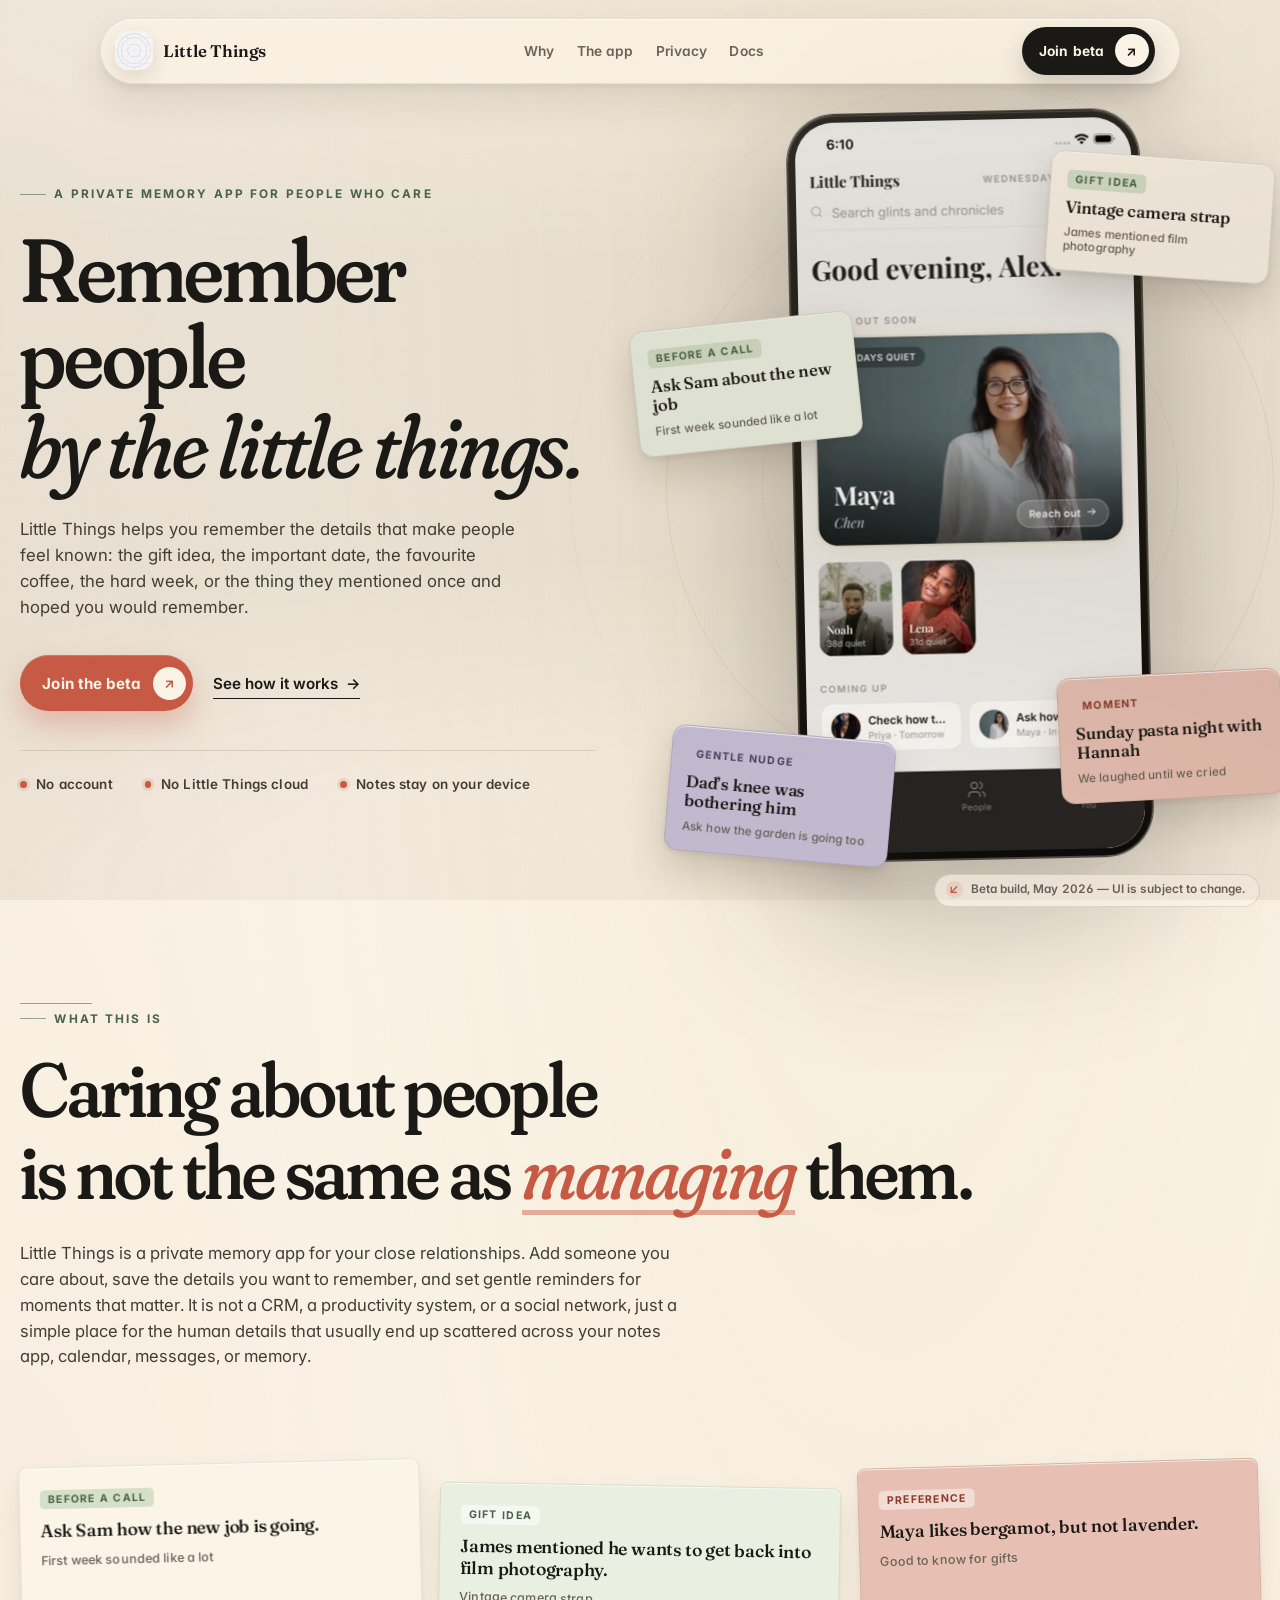
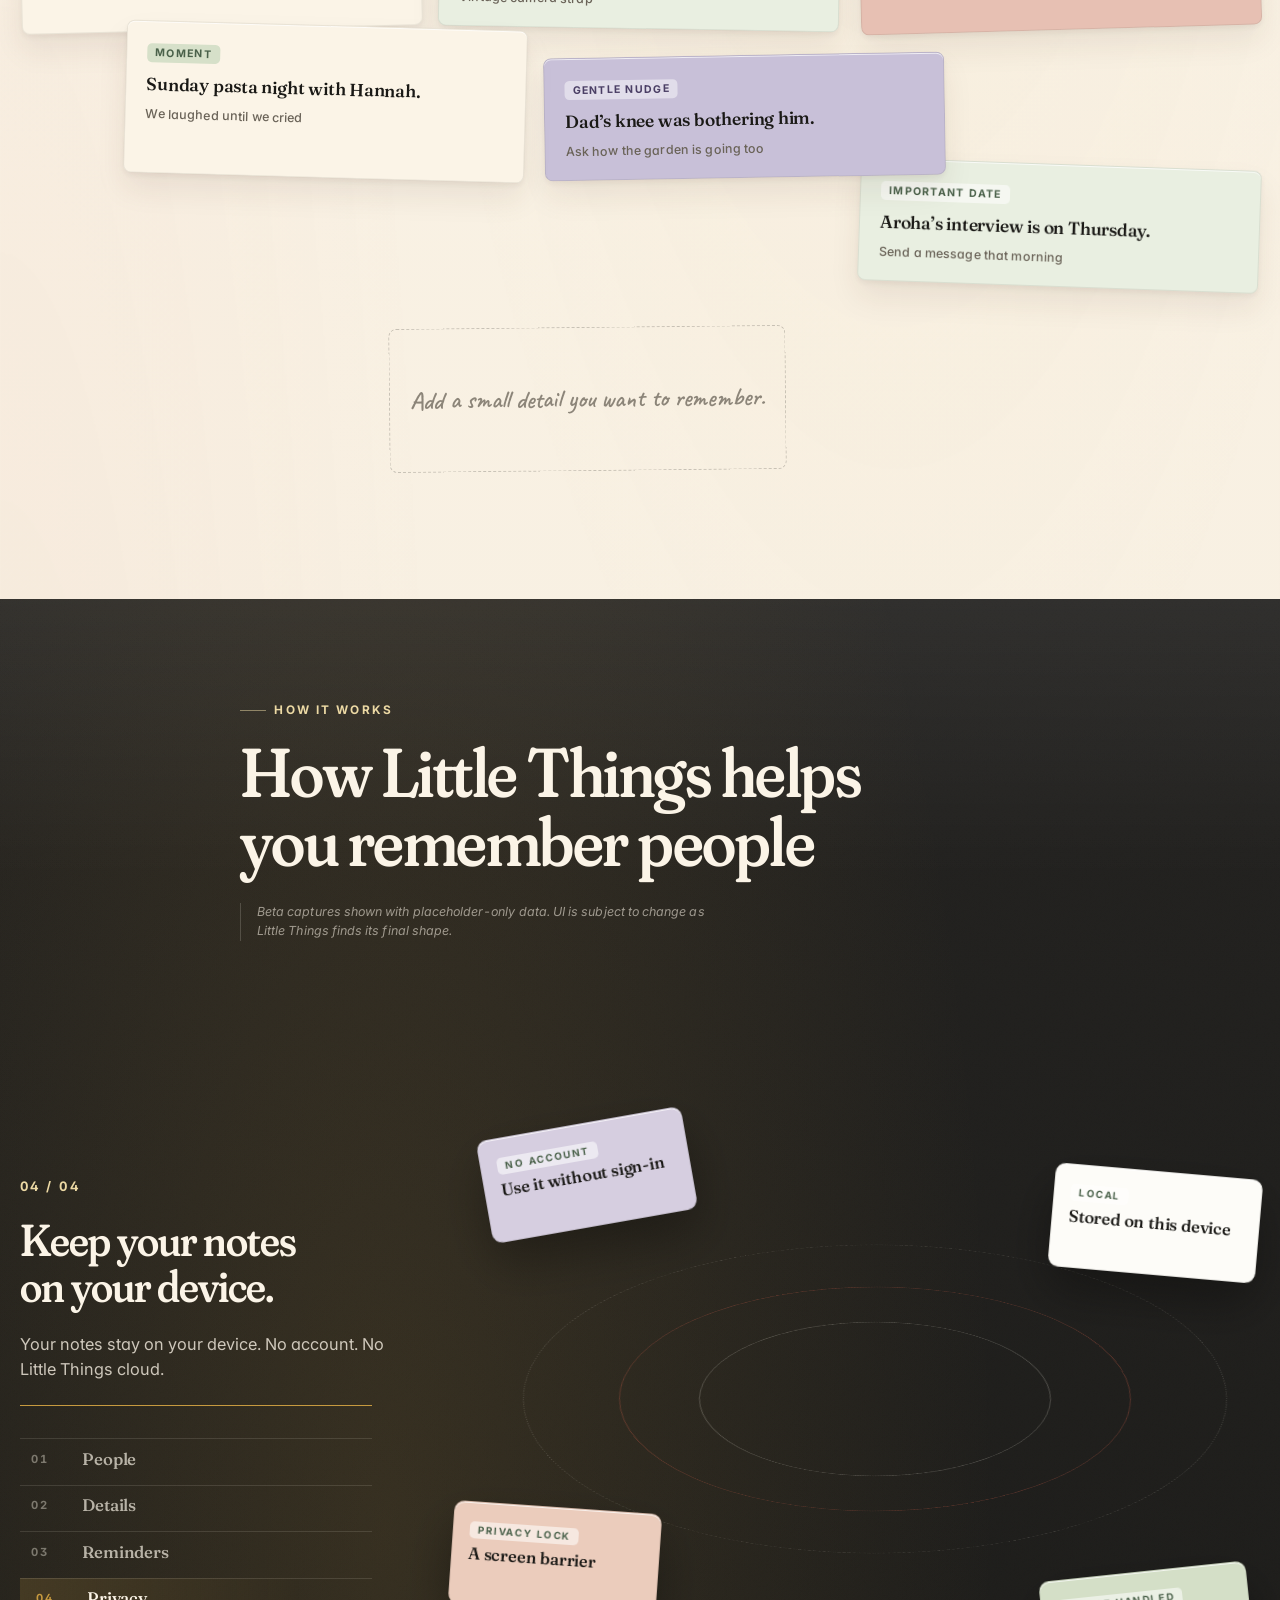
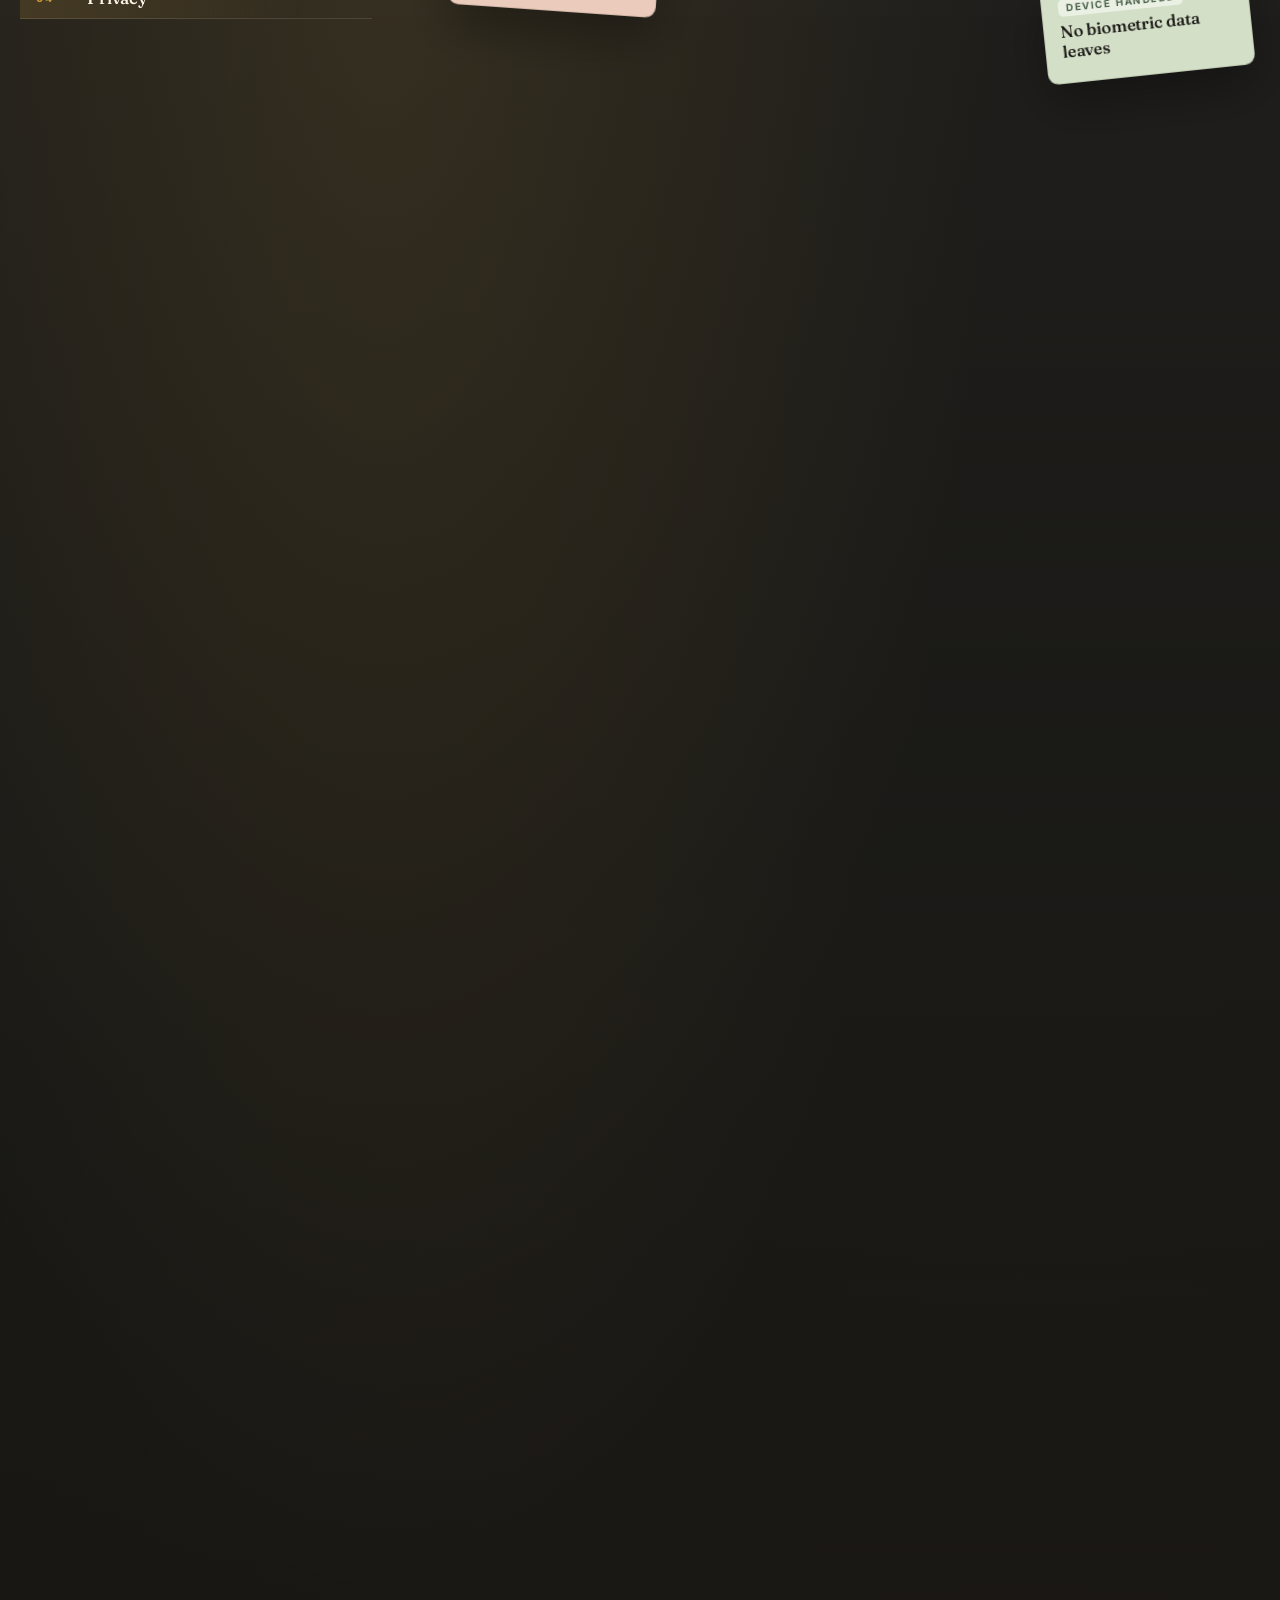
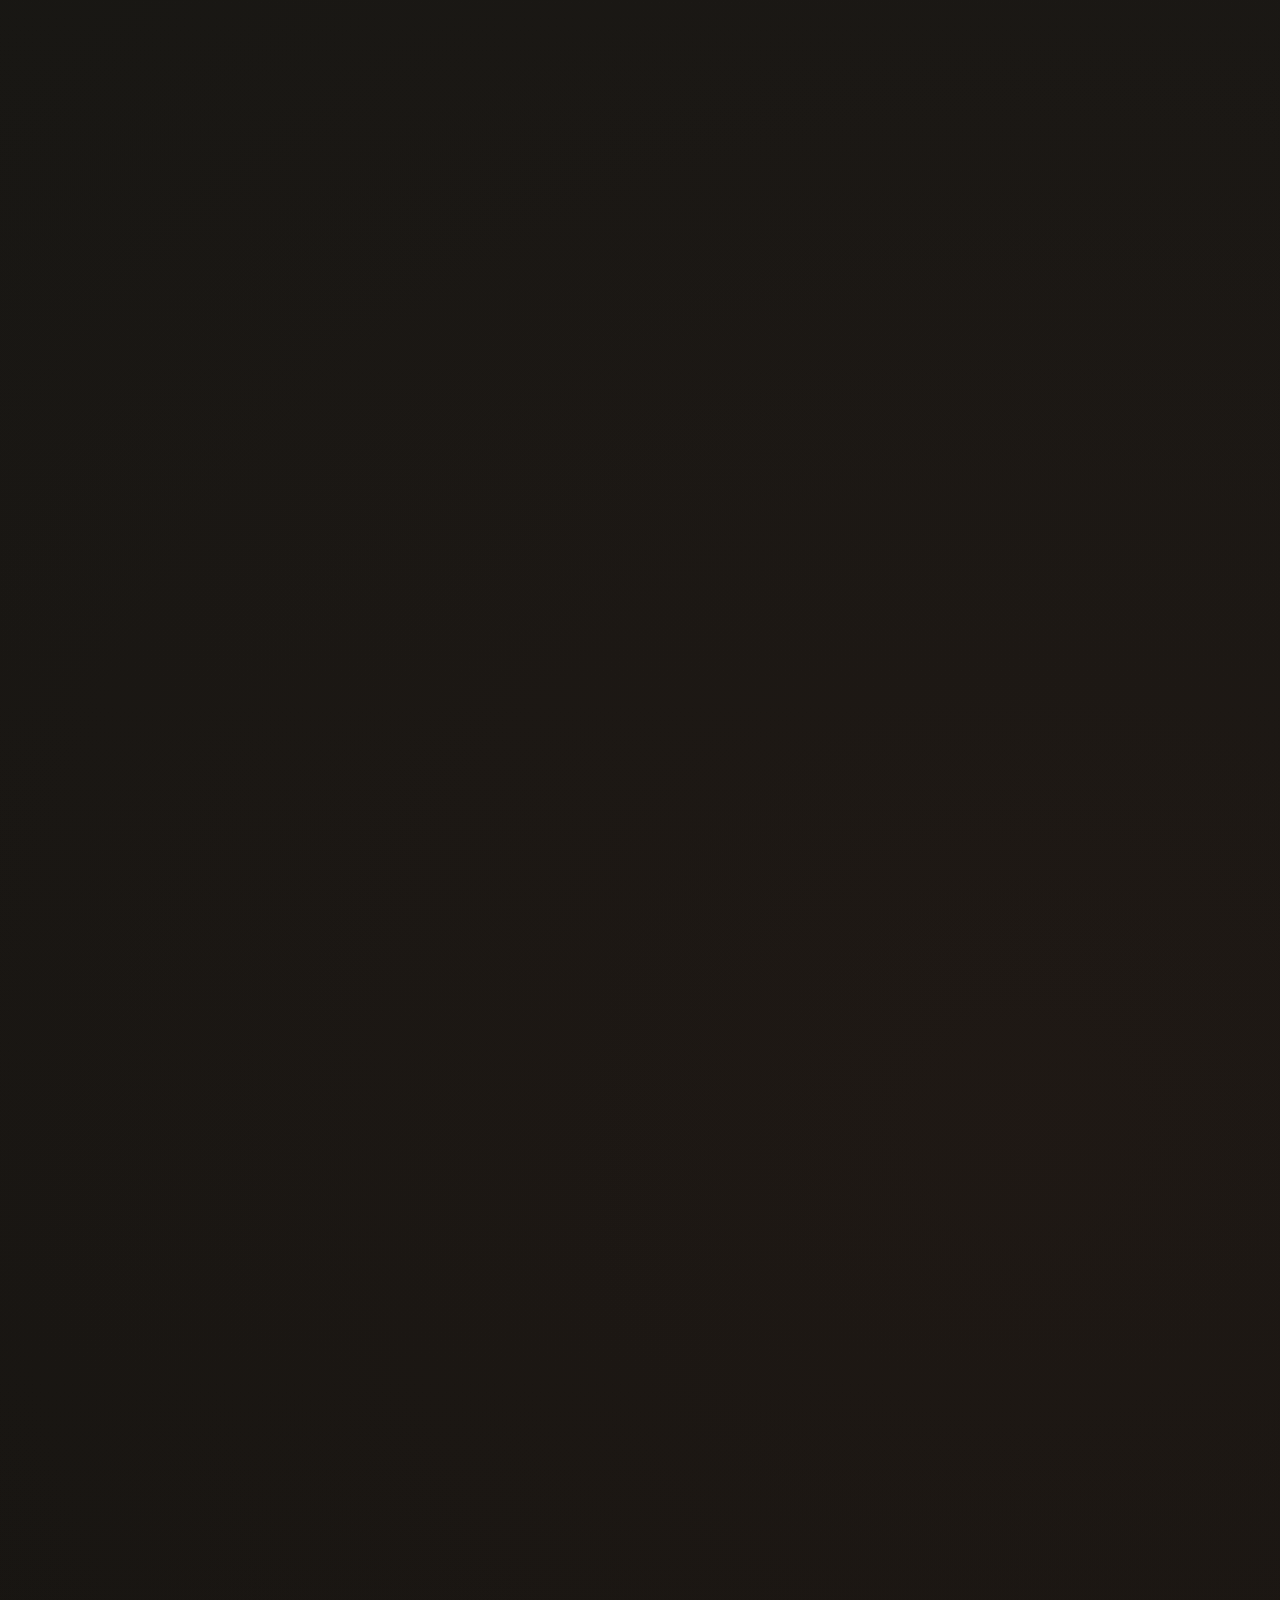
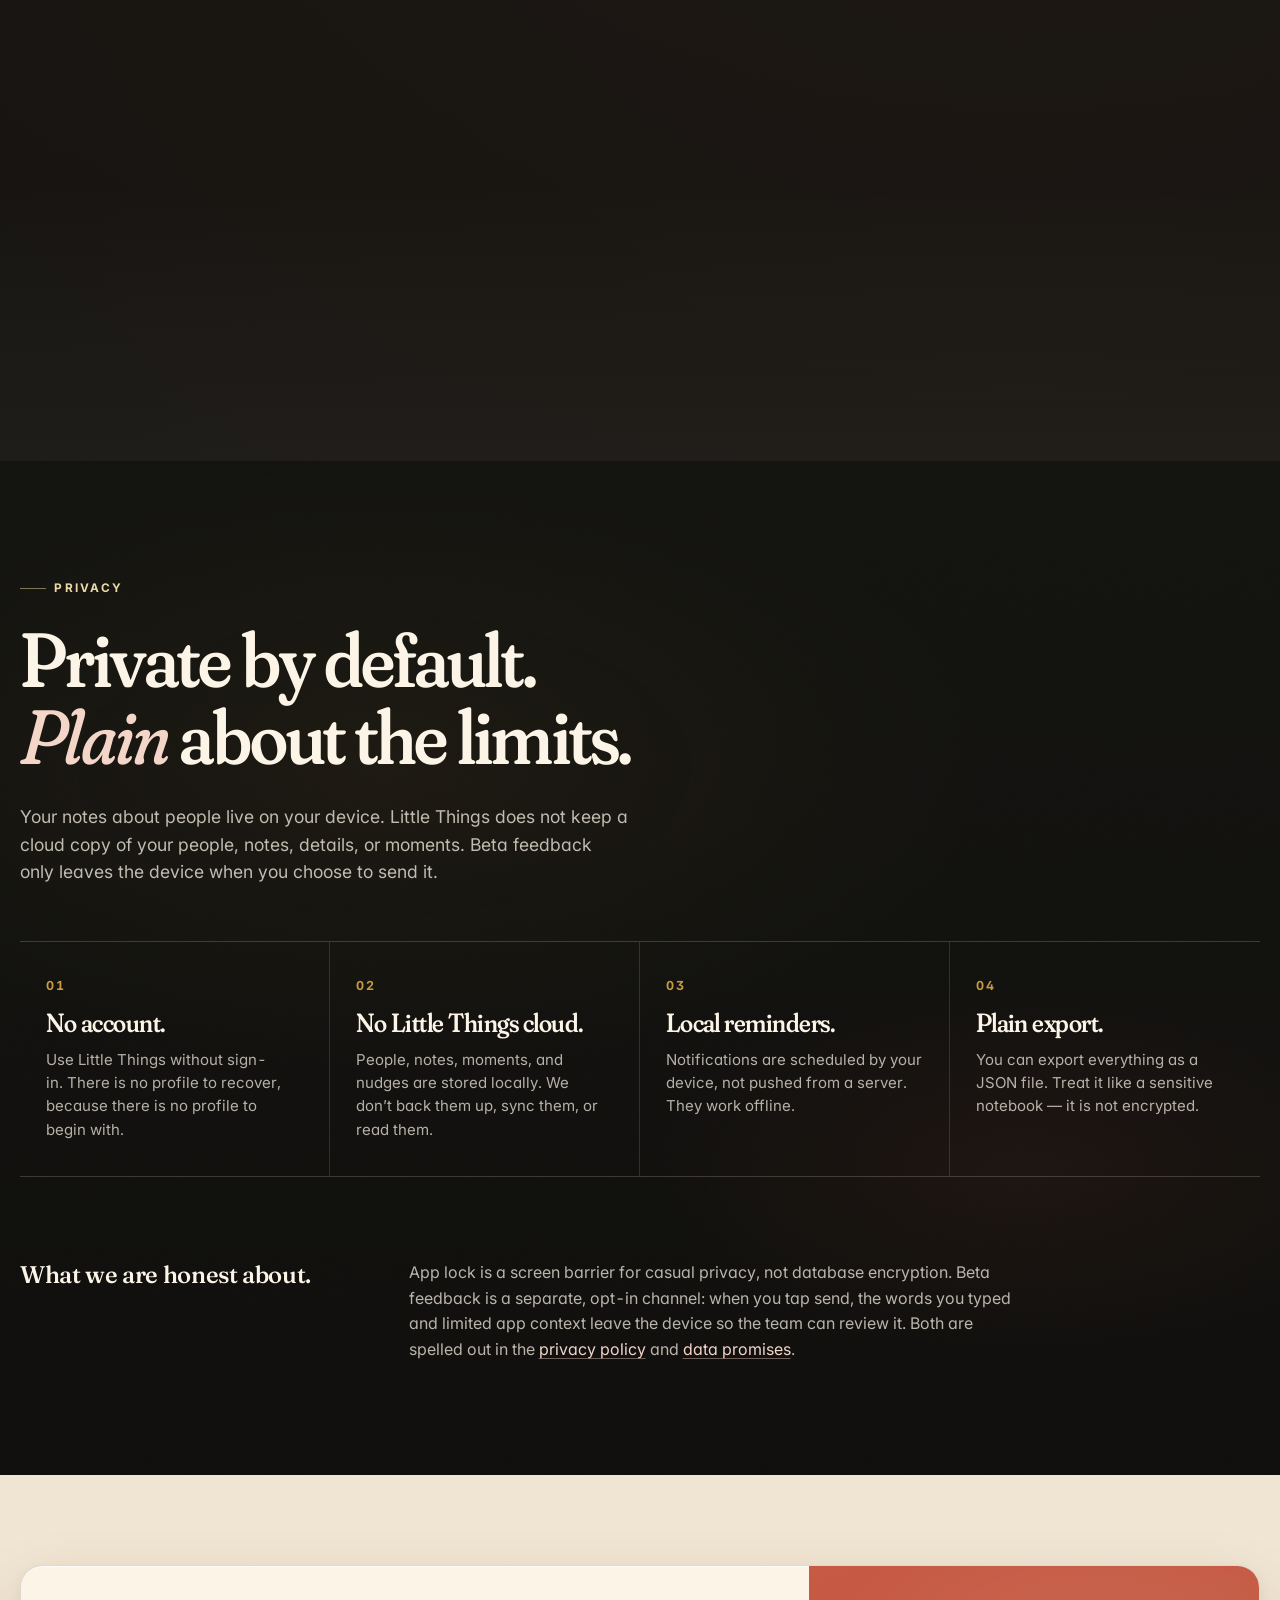
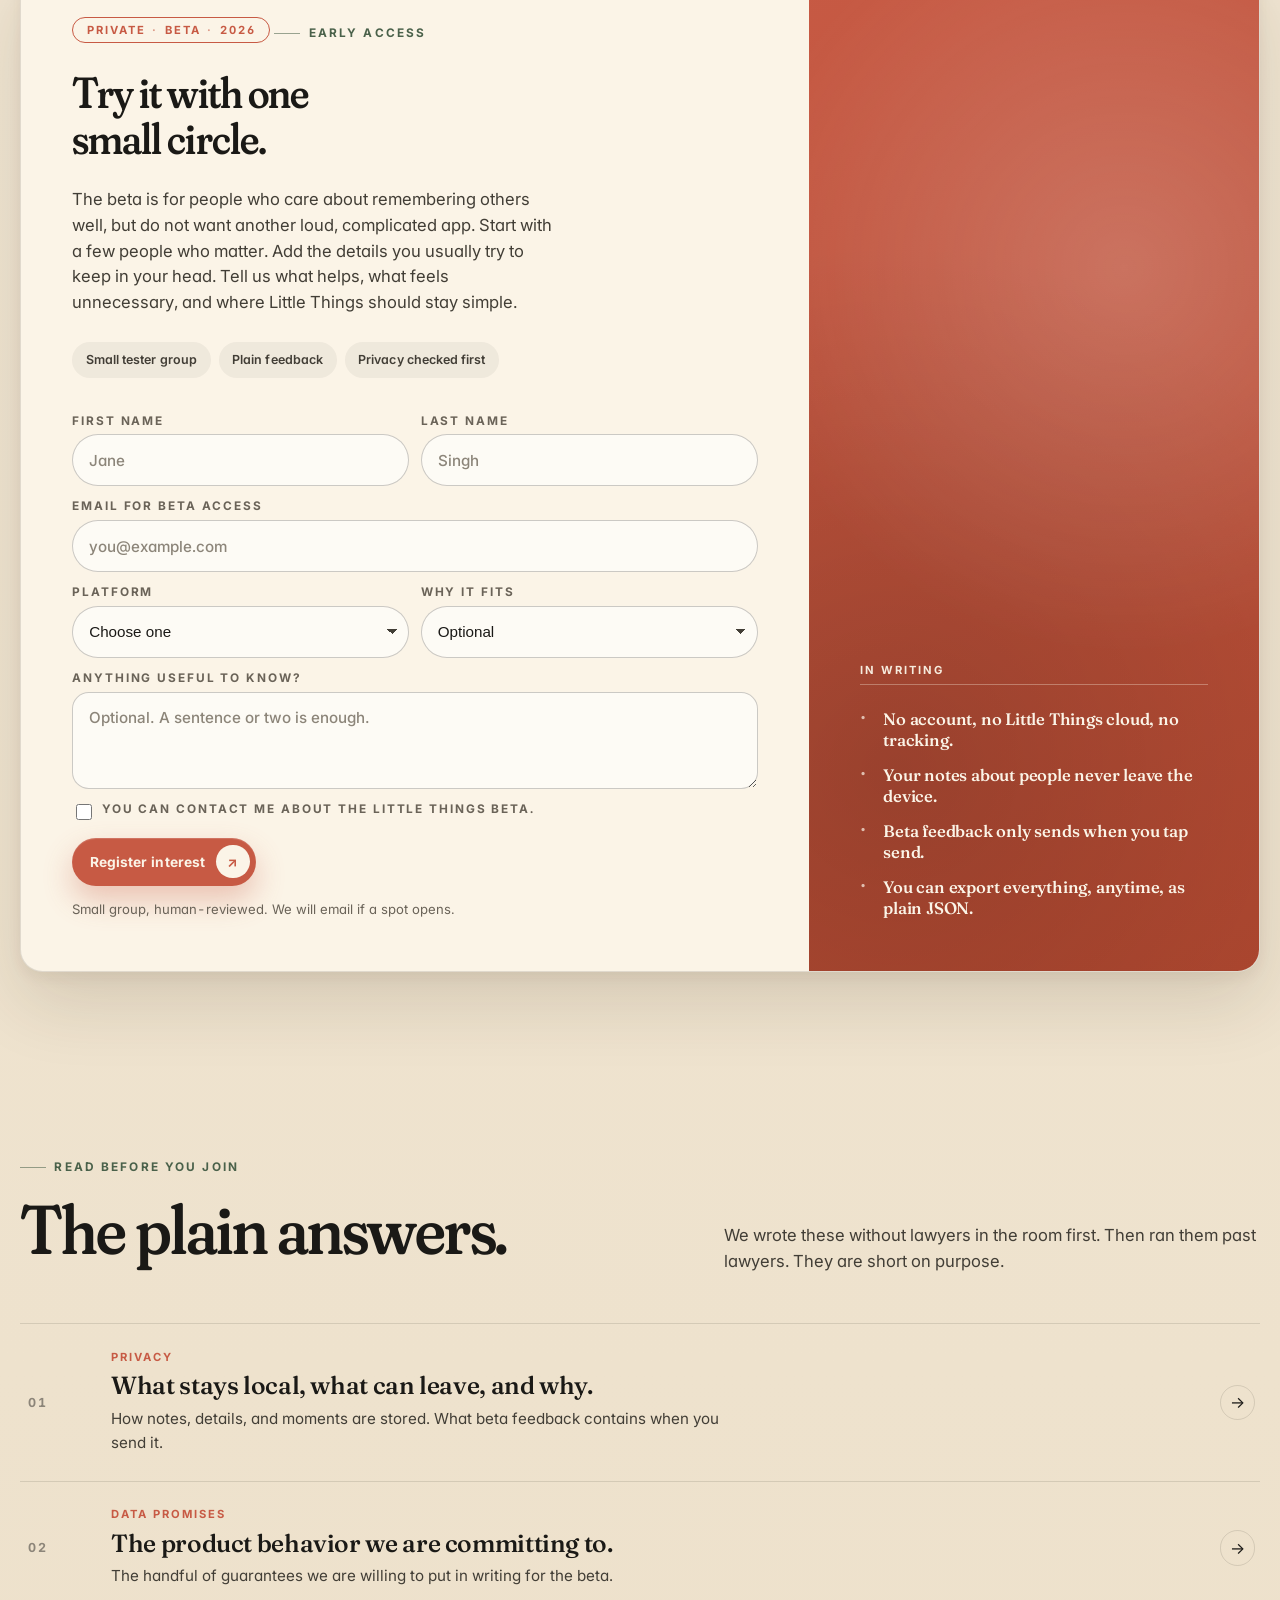
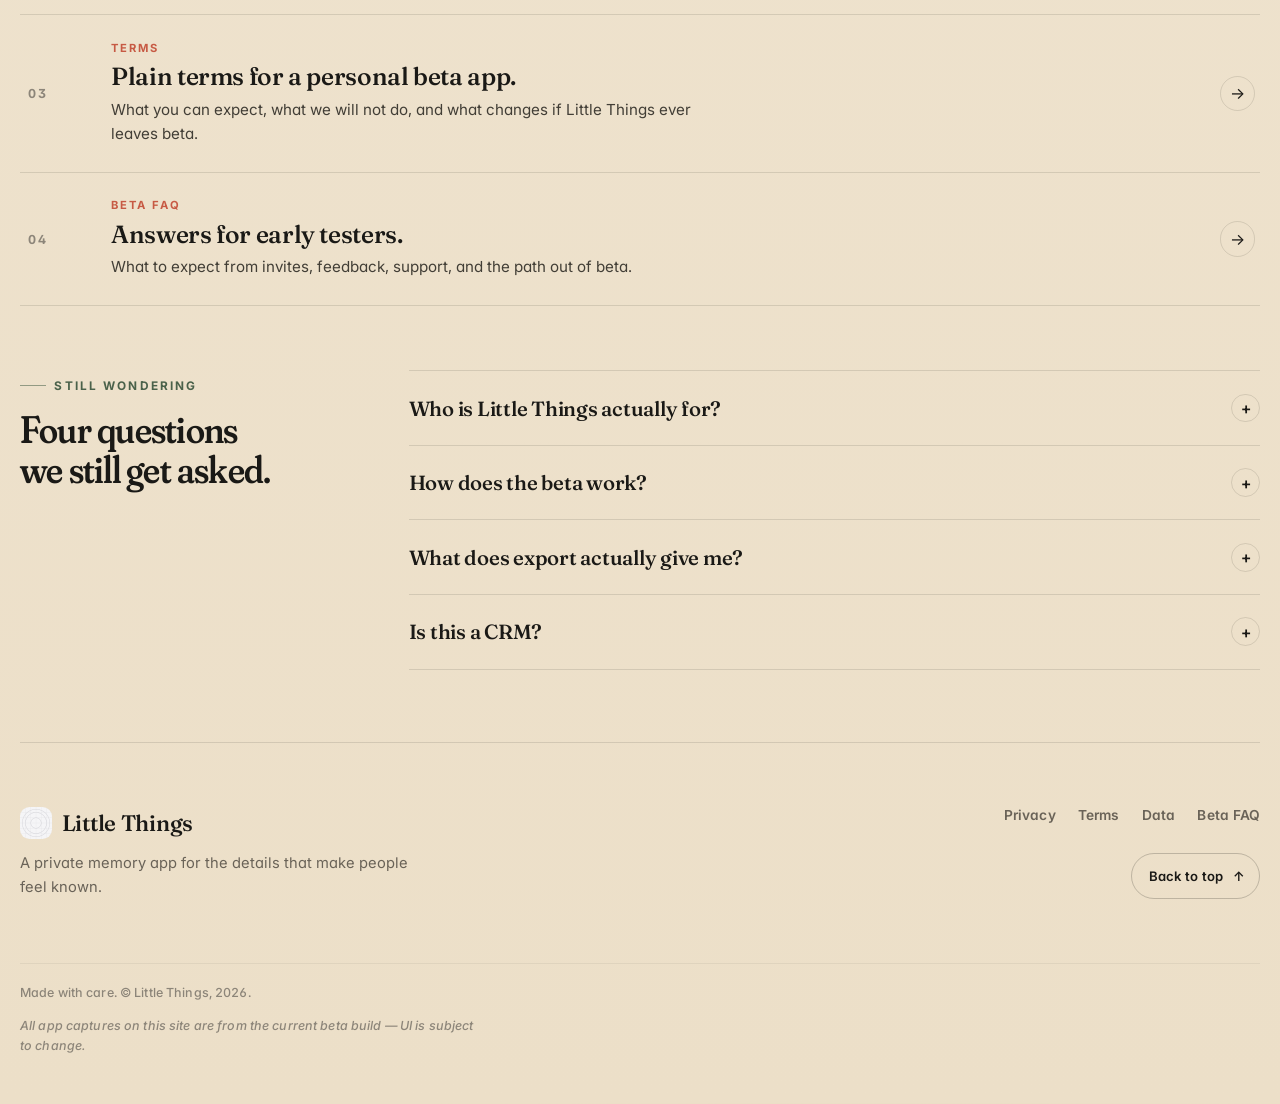
==== index.html @ 2a7c9534 "Polish website copy and responsive story cards" ====
<!doctype html>
<html lang="en">
  <head>
    <meta charset="utf-8" />
    <meta name="viewport" content="width=device-width, initial-scale=1" />
    <title>Little Things — Remember people by the little things</title>
    <meta
      name="description"
      content="Little Things is a private, local-first personal memory app for close relationships. Add people, save details, set reminders, and keep notes on your device."
    />
    <meta name="theme-color" content="#F4EBDC" />
    <meta property="og:title" content="Little Things" />
    <meta
      property="og:description"
      content="A private memory app for close relationships: save details, set reminders, and keep notes on your device."
    />
    <meta property="og:type" content="website" />
    <link rel="icon" href="./assets/favicon.png" />
    <link rel="preconnect" href="https://fonts.googleapis.com" />
    <link rel="preconnect" href="https://fonts.gstatic.com" crossorigin />
    <link
      href="https://fonts.googleapis.com/css2?family=Fraunces:opsz,wght,SOFT,WONK@9..144,300..900,50..100,0..1&family=Inter:wght@300;400;500;600;700;800&family=Caveat:wght@500;600&family=Playfair+Display:ital,wght@0,400;0,500;0,600;0,700;1,400&display=swap"
      rel="stylesheet"
    />
    <link rel="stylesheet" href="./styles.css" />
    <script type="application/ld+json">
      {
        "@context": "https://schema.org",
        "@type": "SoftwareApplication",
        "name": "Little Things",
        "applicationCategory": "LifestyleApplication",
        "operatingSystem": "iOS",
        "description": "A private, local-first personal memory app for close relationships: notes, moments, gift ideas, and reminders about the people you care about."
      }
    </script>
  </head>
  <body>
    <a class="skip-link" href="#main">Skip to content</a>
    <div class="grain" aria-hidden="true"></div>
    <div class="paper-vignette" aria-hidden="true"></div>

    <header class="site-nav" aria-label="Primary navigation">
      <a class="brand-mark" href="#top" aria-label="Little Things home">
        <img src="./assets/icon.png" alt="" />
        <span>Little Things</span>
      </a>
      <nav class="desktop-links" aria-label="Page sections">
        <a href="#why">Why</a>
        <a href="#story">The app</a>
        <a href="#privacy">Privacy</a>
        <a href="#docs">Docs</a>
      </nav>
      <a class="nav-button magnetic" href="#beta">
        <span>Join beta</span>
        <i aria-hidden="true">&nearr;</i>
      </a>
      <button class="menu-button" type="button" aria-label="Open menu" aria-expanded="false" data-menu-toggle>
        <span></span>
        <span></span>
      </button>
    </header>

    <div class="menu-overlay" data-menu-overlay aria-hidden="true">
      <nav aria-label="Mobile navigation">
        <a href="#why">Why</a>
        <a href="#story">The app</a>
        <a href="#privacy">Privacy</a>
        <a href="#docs">Docs</a>
        <a href="#beta">Join beta</a>
      </nav>
    </div>

    <main id="main">
      <!-- =============================== HERO =============================== -->
      <section class="hero" id="top" aria-labelledby="hero-title">
        <div class="hero-grid">
          <div class="hero-copy">
            <p class="eyebrow"><i aria-hidden="true"></i><span>A private memory app for people who care</span></p>
            <h1 id="hero-title" data-split-heading>
              <span class="line">Remember people</span>
              <span class="line"><em>by the little things.</em></span>
            </h1>
            <p class="hero-lede">
              Little Things helps you remember the details that make people feel
              known: the gift idea, the important date, the favourite coffee, the
              hard week, or the thing they mentioned once and hoped you would remember.
            </p>
            <div class="hero-actions">
              <a class="primary-action magnetic" href="#beta">
                <span>Join the beta</span>
                <i aria-hidden="true">&nearr;</i>
              </a>
              <a class="text-action" href="#story">
                <span>See how it works</span>
                <i aria-hidden="true">&rarr;</i>
              </a>
            </div>
            <ul class="hero-trust" aria-label="Privacy summary">
              <li><span class="dot" aria-hidden="true"></span>No account</li>
              <li><span class="dot" aria-hidden="true"></span>No Little Things cloud</li>
              <li><span class="dot" aria-hidden="true"></span>Notes stay on your device</li>
            </ul>
          </div>

          <div class="hero-stage" data-tilt-stage aria-label="Little Things app preview">
            <div class="stage-rings" aria-hidden="true">
              <span class="ring ring-1"></span>
              <span class="ring ring-2"></span>
              <span class="ring ring-3"></span>
            </div>

            <article class="orbit-card orbit-card-1" data-float-card style="--drift-delay: 0s;">
              <span class="card-tag">Gift idea</span>
              <strong>Vintage camera strap</strong>
              <span class="card-meta">James mentioned film photography</span>
            </article>
            <article class="orbit-card orbit-card-2" data-float-card style="--drift-delay: -3.4s;">
              <span class="card-tag tag-sage">Before a call</span>
              <strong>Ask Sam about the new job</strong>
              <span class="card-meta">First week sounded like a lot</span>
            </article>
            <article class="orbit-card orbit-card-3" data-float-card style="--drift-delay: -6.7s;">
              <span class="card-tag tag-rose">Moment</span>
              <strong>Sunday pasta night with Hannah</strong>
              <span class="card-meta">We laughed until we cried</span>
            </article>
            <article class="orbit-card orbit-card-4" data-float-card style="--drift-delay: -10s;">
              <span class="card-tag tag-lavender">Gentle nudge</span>
              <strong>Dad&rsquo;s knee was bothering him</strong>
              <span class="card-meta">Ask how the garden is going too</span>
            </article>

            <div class="device hero-device capture-device" aria-hidden="true">
              <div class="device-bezel">
                <div class="device-screen capture-screen home-screen">
                  <img
                    class="screen-capture"
                    src="./assets/screenshots/home-main.webp"
                    alt=""
                    loading="eager"
                    decoding="async"
                  />
                </div>
              </div>
            </div>
          </div>
        </div>

        <p class="hero-stage-caption">
          <span class="caption-mark" aria-hidden="true">&#x2199;</span>
          <span>Beta build, May 2026 &mdash; UI is subject to change.</span>
        </p>
      </section>

      <!-- =========================== MANIFESTO + EXAMPLES =========================== -->
      <section class="manifesto" id="why" aria-labelledby="manifesto-title">
        <p class="eyebrow"><i aria-hidden="true"></i><span>What this is</span></p>
        <h2 id="manifesto-title" class="manifesto-headline">
          <span class="m-line">Caring about people</span>
          <span class="m-line">is not the same as <em>managing</em> them.</span>
        </h2>
        <p class="manifesto-lede">
          Little Things is a private memory app for your close relationships.
          Add someone you care about, save the details you want to remember, and
          set gentle reminders for moments that matter. It is not a CRM, a
          productivity system, or a social network, just a simple place for the
          human details that usually end up scattered across your notes app,
          calendar, messages, or memory.
        </p>

        <div class="examples-board" aria-hidden="false">
          <article class="memory paper-card card-tilt-a">
            <span class="card-tag">Before a call</span>
            <strong>Ask Sam how the new job is going.</strong>
            <span class="card-meta">First week sounded like a lot</span>
          </article>
          <article class="memory paper-card card-tilt-b card-sage">
            <span class="card-tag">Gift idea</span>
            <strong>James mentioned he wants to get back into film photography.</strong>
            <span class="card-meta">Vintage camera strap</span>
          </article>
          <article class="memory paper-card card-tilt-c card-rose">
            <span class="card-tag">Preference</span>
            <strong>Maya likes bergamot, but not lavender.</strong>
            <span class="card-meta">Good to know for gifts</span>
          </article>
          <article class="memory paper-card card-tilt-d">
            <span class="card-tag">Moment</span>
            <strong>Sunday pasta night with Hannah.</strong>
            <span class="card-meta">We laughed until we cried</span>
          </article>
          <article class="memory paper-card card-tilt-e card-lavender">
            <span class="card-tag">Gentle nudge</span>
            <strong>Dad&rsquo;s knee was bothering him.</strong>
            <span class="card-meta">Ask how the garden is going too</span>
          </article>
          <article class="memory paper-card card-tilt-f card-sage">
            <span class="card-tag">Important date</span>
            <strong>Aroha&rsquo;s interview is on Thursday.</strong>
            <span class="card-meta">Send a message that morning</span>
          </article>
          <span class="memory paper-card paper-card-blank card-tilt-g" aria-hidden="true">
            <em>Add a small detail you want to remember.</em>
          </span>
        </div>
      </section>

      <!-- =========================== PINNED PRODUCT STORY =========================== -->
      <section class="story" id="story" data-orbit-section aria-labelledby="story-title">
        <div class="story-prologue">
          <p class="eyebrow eyebrow-light"><i aria-hidden="true"></i><span>How it works</span></p>
          <h2 id="story-title">
            How Little Things helps you remember people
          </h2>
          <p class="story-disclaimer">
            Beta captures shown with placeholder-only data. UI is subject to change
            as Little Things finds its final shape.
          </p>
        </div>

        <div class="story-track" data-orbit-scroll>
          <div class="story-pin">
            <aside class="story-side" aria-live="polite">
              <span class="story-count" data-orbit-count>01 / 04</span>
              <h3 class="story-heading" data-orbit-heading>Start with the people who matter.</h3>
              <p class="story-body" data-orbit-copy>
                Keep a private list of the people you want to remember with more care.
              </p>
              <div class="story-progress" aria-hidden="true">
                <span data-orbit-progress></span>
              </div>
              <nav class="story-steps" aria-label="Product demo steps">
                <button type="button" class="is-active" data-orbit-nav="0">
                  <span class="step-num">01</span>
                  <span class="step-label">People</span>
                </button>
                <button type="button" data-orbit-nav="1">
                  <span class="step-num">02</span>
                  <span class="step-label">Details</span>
                </button>
                <button type="button" data-orbit-nav="2">
                  <span class="step-num">03</span>
                  <span class="step-label">Reminders</span>
                </button>
                <button type="button" data-orbit-nav="3">
                  <span class="step-num">04</span>
                  <span class="step-label">Privacy</span>
                </button>
              </nav>
            </aside>

            <div class="story-stage" data-orbit-stage aria-label="Animated Little Things product story">
              <div class="story-rings" aria-hidden="true">
                <span class="ring ring-a"></span>
                <span class="ring ring-b"></span>
                <span class="ring ring-c"></span>
              </div>
              <article class="story-memory" data-orbit-note="0"><span>Profile</span><strong>Someone you care about</strong></article>
              <article class="story-memory" data-orbit-note="1"><span>Detail</span><strong>Something worth remembering</strong></article>
              <article class="story-memory" data-orbit-note="2"><span>Reminder</span><strong>A message that would matter</strong></article>
              <article class="story-memory" data-orbit-note="3"><span>Privacy</span><strong>Notes stay on your device</strong></article>

              <div class="device story-device capture-device" data-orbit-device aria-hidden="true">
                <div class="device-bezel">
                  <div class="device-screen story-screen capture-screen">
                    <div class="status-bar"><span>9:41</span><span data-orbit-topline>People</span></div>
                    <div class="story-screen-content" data-orbit-screen>
                      <img class="screen-capture" src="./assets/screenshots/start-with-someone.jpg" alt="" loading="lazy" decoding="async" />
                    </div>
                  </div>
                </div>
              </div>

            </div>
          </div>
        </div>
      </section>

      <!-- =========================== PRIVACY MANIFESTO =========================== -->
      <section class="privacy" id="privacy" aria-labelledby="privacy-title">
        <div class="privacy-inner">
          <p class="eyebrow eyebrow-light"><i aria-hidden="true"></i><span>Privacy</span></p>
          <h2 id="privacy-title" class="privacy-headline">
            <span>Private by default.</span>
            <span><em>Plain</em> about the limits.</span>
          </h2>
          <p class="privacy-lede">
            Your notes about people live on your device. Little Things does not
            keep a cloud copy of your people, notes, details, or moments. Beta
            feedback only leaves the device when you choose to send it.
          </p>

          <div class="privacy-grid">
            <article class="promise">
              <span class="promise-num">01</span>
              <h3>No account.</h3>
              <p>Use Little Things without sign-in. There is no profile to recover, because there is no profile to begin with.</p>
            </article>
            <article class="promise">
              <span class="promise-num">02</span>
              <h3>No Little Things cloud.</h3>
              <p>People, notes, moments, and nudges are stored locally. We don&rsquo;t back them up, sync them, or read them.</p>
            </article>
            <article class="promise">
              <span class="promise-num">03</span>
              <h3>Local reminders.</h3>
              <p>Notifications are scheduled by your device, not pushed from a server. They work offline.</p>
            </article>
            <article class="promise">
              <span class="promise-num">04</span>
              <h3>Plain export.</h3>
              <p>You can export everything as a JSON file. Treat it like a sensitive notebook &mdash; it is not encrypted.</p>
            </article>
          </div>

          <div class="privacy-caveat">
            <strong>What we are honest about.</strong>
            <p>
              App lock is a screen barrier for casual privacy, not database
              encryption. Beta feedback is a separate, opt-in channel: when you
              tap send, the words you typed and limited app context leave the
              device so the team can review it. Both are spelled out in the
              <a href="./docs/privacy.html">privacy policy</a> and
              <a href="./docs/data-promises.html">data promises</a>.
            </p>
          </div>
        </div>
      </section>

      <!-- =========================== BETA INVITATION =========================== -->
      <section class="beta" id="beta" aria-labelledby="beta-title">
        <div class="beta-card">
          <div class="beta-card-inner">
            <span class="beta-stamp" aria-hidden="true">
              <span class="stamp-line">Private</span>
              <span class="stamp-dot">&middot;</span>
              <span class="stamp-line">Beta</span>
              <span class="stamp-dot">&middot;</span>
              <span class="stamp-line">2026</span>
            </span>
            <p class="eyebrow"><i aria-hidden="true"></i><span>Early access</span></p>
            <h2 id="beta-title">
              Try it with one small circle.
            </h2>
            <p class="beta-lede">
              The beta is for people who care about remembering others well, but
              do not want another loud, complicated app. Start with a few people
              who matter. Add the details you usually try to keep in your head.
              Tell us what helps, what feels unnecessary, and where Little Things
              should stay simple.
            </p>
            <ul class="beta-promises" aria-label="Beta expectations">
              <li>Small tester group</li>
              <li>Plain feedback</li>
              <li>Privacy checked first</li>
            </ul>
            <form class="beta-form" id="beta-form" novalidate>
              <div class="beta-name-grid">
                <label>
                  <span>First name</span>
                  <input id="beta-first-name" name="first_name" type="text" autocomplete="given-name" placeholder="Jane" required />
                </label>
                <label>
                  <span>Last name</span>
                  <input id="beta-last-name" name="last_name" type="text" autocomplete="family-name" placeholder="Singh" required />
                </label>
              </div>
              <label>
                <span>Email for beta access</span>
                <input id="beta-email" name="email" type="email" autocomplete="email" placeholder="you@example.com" required />
              </label>
              <div class="beta-name-grid">
                <label>
                  <span>Platform</span>
                  <select id="beta-platform" name="platform" required>
                    <option value="">Choose one</option>
                    <option value="iphone">iPhone</option>
                    <option value="android">Android</option>
                    <option value="not_sure">Not sure / just interested</option>
                  </select>
                </label>
                <label>
                  <span>Why it fits</span>
                  <select id="beta-fit-reason" name="fit_reason">
                    <option value="">Optional</option>
                    <option value="remember_details">I remember details about people</option>
                    <option value="private_notes">I keep private notes</option>
                    <option value="forget_but_care">I forget but care</option>
                    <option value="privacy">I care about privacy</option>
                    <option value="other">Other</option>
                  </select>
                </label>
              </div>
              <label>
                <span>Anything useful to know?</span>
                <textarea id="beta-note" name="note" rows="3" maxlength="500" placeholder="Optional. A sentence or two is enough."></textarea>
              </label>
              <label class="beta-consent">
                <input id="beta-consent" name="consent_to_contact" type="checkbox" required />
                <span>You can contact me about the Little Things beta.</span>
              </label>
              <label class="beta-honeypot" aria-hidden="true" tabindex="-1">
                <span>Company</span>
                <input id="beta-company" name="company" type="text" autocomplete="off" tabindex="-1" />
              </label>
              <button class="primary-action magnetic beta-submit" type="submit">
                <span>Register interest</span>
                <i aria-hidden="true">&nearr;</i>
              </button>
              <p id="beta-message" class="form-message" role="status">
                Small group, human-reviewed. We will email if a spot opens.
              </p>
            </form>
          </div>
          <div class="beta-card-aside">
            <span class="aside-eyebrow" aria-hidden="true">In writing</span>
            <ul class="aside-list">
              <li><span aria-hidden="true">&middot;</span>No account, no Little Things cloud, no tracking.</li>
              <li><span aria-hidden="true">&middot;</span>Your notes about people never leave the device.</li>
              <li><span aria-hidden="true">&middot;</span>Beta feedback only sends when you tap send.</li>
              <li><span aria-hidden="true">&middot;</span>You can export everything, anytime, as plain JSON.</li>
            </ul>
          </div>
        </div>
      </section>

      <!-- =========================== DOCS + FAQ =========================== -->
      <section class="docs" id="docs" aria-labelledby="docs-title">
        <header class="section-head section-head-split">
          <div>
            <p class="eyebrow"><i aria-hidden="true"></i><span>Read before you join</span></p>
            <h2 id="docs-title">
              The plain answers.
            </h2>
          </div>
          <p class="section-lede section-lede-right">
            We wrote these without lawyers in the room first. Then ran them past
            lawyers. They are short on purpose.
          </p>
        </header>

        <div class="docs-list">
          <a class="doc-row" href="./docs/privacy.html">
            <span class="doc-num">01</span>
            <div class="doc-meta">
              <span class="doc-tag">Privacy</span>
              <strong>What stays local, what can leave, and why.</strong>
              <p>How notes, details, and moments are stored. What beta feedback contains when you send it.</p>
            </div>
            <span class="doc-arrow" aria-hidden="true">&rarr;</span>
          </a>
          <a class="doc-row" href="./docs/data-promises.html">
            <span class="doc-num">02</span>
            <div class="doc-meta">
              <span class="doc-tag">Data promises</span>
              <strong>The product behavior we are committing to.</strong>
              <p>The handful of guarantees we are willing to put in writing for the beta.</p>
            </div>
            <span class="doc-arrow" aria-hidden="true">&rarr;</span>
          </a>
          <a class="doc-row" href="./docs/terms.html">
            <span class="doc-num">03</span>
            <div class="doc-meta">
              <span class="doc-tag">Terms</span>
              <strong>Plain terms for a personal beta app.</strong>
              <p>What you can expect, what we will not do, and what changes if Little Things ever leaves beta.</p>
            </div>
            <span class="doc-arrow" aria-hidden="true">&rarr;</span>
          </a>
          <a class="doc-row" href="./docs/beta-faq.html">
            <span class="doc-num">04</span>
            <div class="doc-meta">
              <span class="doc-tag">Beta FAQ</span>
              <strong>Answers for early testers.</strong>
              <p>What to expect from invites, feedback, support, and the path out of beta.</p>
            </div>
            <span class="doc-arrow" aria-hidden="true">&rarr;</span>
          </a>
        </div>

        <div class="faq">
          <div class="faq-head">
            <p class="quiet-line"><i aria-hidden="true"></i><span>Still wondering</span></p>
            <h3>Four questions we still get asked.</h3>
          </div>
          <div class="faq-list">
            <details>
              <summary>Who is Little Things actually for?<i aria-hidden="true">+</i></summary>
              <p>People who want to remember birthdays, preferences, gift ideas, life updates, and the small things friends, family, partners, or a close circle mention in passing. Personal memory software, not a work tool.</p>
            </details>
            <details>
              <summary>How does the beta work?<i aria-hidden="true">+</i></summary>
              <p>Register interest, get an invite when a spot opens, try it with a small circle, and send feedback when something feels useful, unclear, or too much. The tester group is intentionally small.</p>
            </details>
            <details>
              <summary>What does export actually give me?<i aria-hidden="true">+</i></summary>
              <p>A point-in-time JSON file with everything you&rsquo;ve added. It is plain text &mdash; not sync, not restore, not encrypted. Treat it like a sensitive notebook and keep it somewhere safe.</p>
            </details>
            <details>
              <summary>Is this a CRM?<i aria-hidden="true">+</i></summary>
              <p>No. No pipelines, no contact scores, no follow-up quotas. Little Things is shaped for personal memory, not for managing relationships like accounts.</p>
            </details>
          </div>
        </div>
      </section>
    </main>

    <footer class="site-footer">
      <div class="footer-brand-block">
        <a class="footer-brand" href="#top">
          <img src="./assets/icon.png" alt="" aria-hidden="true" />
          <span>Little Things</span>
        </a>
        <p>A private memory app for the details that make people feel known.</p>
      </div>
      <div class="footer-links">
        <nav aria-label="Footer links">
          <a href="./docs/privacy.html">Privacy</a>
          <a href="./docs/terms.html">Terms</a>
          <a href="./docs/data-promises.html">Data</a>
          <a href="./docs/beta-faq.html">Beta FAQ</a>
        </nav>
        <a class="footer-back" href="#top">
          <span>Back to top</span>
          <i aria-hidden="true">&uarr;</i>
        </a>
      </div>
      <p class="footer-coda">
        <span>Made with care. &copy; Little Things, 2026.</span>
        <span class="footer-disclaimer">All app captures on this site are from the current beta build &mdash; UI is subject to change.</span>
      </p>
    </footer>

    <script src="./script.js"></script>
  </body>
</html>
---- styles.css ----
/* =============================================================================
   Little Things — marketing site
   Editorial paper / warm ink / quiet motion
   ============================================================================= */

:root {
  color-scheme: light;

  /* Paper palette */
  --paper: #f4ebdc;
  --paper-soft: #fbf4e7;
  --paper-deep: #ecdfc8;
  --paper-edge: #d8c8ad;

  /* Ink palette */
  --ink: #1a1916;
  --ink-soft: #423e36;
  --ink-mute: #6a6358;
  --ink-faint: #8c8579;

  /* Accent palette — restrained */
  --terracotta: #c75a44;
  --terracotta-soft: #f3d6c8;
  --sage: #6f8a64;
  --sage-soft: #d6e0c9;
  --sage-deep: #4a614a;
  --rose: #e7c0b3;
  --lavender: #c8c0d8;
  --blue: #b3c7d2;
  --gold: #c79a3f;
  --gold-soft: #ecd9a4;

  /* Charcoal for dark sections */
  --char: #1d1d18;
  --char-deep: #131310;
  --char-soft: #29291f;

  /* Lines */
  --line: rgba(26, 25, 22, 0.12);
  --line-strong: rgba(26, 25, 22, 0.22);
  --line-faint: rgba(26, 25, 22, 0.06);
  --line-light: rgba(251, 244, 231, 0.18);

  /* Type */
  --serif: "Fraunces", "Source Serif Pro", Georgia, serif;
  --sans: "Inter", system-ui, -apple-system, BlinkMacSystemFont, "Segoe UI", sans-serif;
  --hand: "Caveat", "Bradley Hand", cursive;
  --device-serif: "Playfair Display", "Source Serif Pro", Georgia, serif;
  --device-sans: "Inter", system-ui, -apple-system, BlinkMacSystemFont, "Segoe UI", sans-serif;

  /* Device-mode palette (matches the real app's lightPalette) */
  --d-bg: #f0efe9;
  --d-paper: #fdfcf8;
  --d-sage: #acc1ad;
  --d-terracotta: #e2725b;
  --d-sand: #f5f5dc;
  --d-slate: #708090;
  --d-ink: #1e1e1e;
  --d-ink-mid: #4a4a4a;
  --d-ink-light: #9a9a9a;
  --d-border: rgba(30, 30, 30, 0.08);

  /* Glint-intent accents */
  --d-observation: #4a7fa5;
  --d-interest: #c8850a;
  --d-gift: #c06b36;
  --d-moment: #8b6cb5;
  --d-support: #c0556b;

  /* Motion */
  --ease-heavy: cubic-bezier(0.32, 0.72, 0, 1);
  --ease-soft: cubic-bezier(0.22, 0.8, 0.24, 1);
  --ease-quiet: cubic-bezier(0.4, 0.16, 0.16, 1);

  /* Layout */
  --max: 1240px;
  --max-narrow: 980px;
  --gutter: clamp(1rem, 4vw, 3rem);

  /* Stacking */
  --nav-z: 30;
  --overlay-z: 40;
  --grain-z: 90;
}

*,
*::before,
*::after {
  box-sizing: border-box;
}

html {
  scroll-behavior: smooth;
  background: var(--paper);
}

body {
  margin: 0;
  min-height: 100dvh;
  color: var(--ink);
  background:
    radial-gradient(ellipse 80% 40% at 70% 0%, rgba(199, 154, 63, 0.07), transparent 60%),
    radial-gradient(ellipse 60% 50% at 0% 30%, rgba(199, 90, 68, 0.05), transparent 60%),
    linear-gradient(180deg, var(--paper-soft) 0%, var(--paper) 50%, var(--paper-deep) 100%);
  font-family: var(--sans);
  font-feature-settings: "ss01", "cv11";
  font-variant-numeric: tabular-nums;
  -webkit-font-smoothing: antialiased;
  text-rendering: optimizeLegibility;
}

body.menu-open {
  overflow: hidden;
}

h1,
h2,
h3,
h4,
p,
ul,
ol {
  margin: 0;
  padding: 0;
}

ul,
ol {
  list-style: none;
}

h1,
h2,
h3 {
  font-family: var(--serif);
  font-variation-settings: "SOFT" 88, "WONK" 0, "opsz" 144;
  font-weight: 540;
  letter-spacing: -0.018em;
  text-wrap: balance;
}

h1 em,
h2 em,
h3 em,
.manifesto-headline em,
.privacy-headline em {
  font-style: italic;
  font-variation-settings: "SOFT" 92, "WONK" 1, "opsz" 144;
  font-weight: 460;
}

h1 {
  font-size: clamp(3.4rem, 7vw, 7.4rem);
  line-height: 0.96;
  letter-spacing: -0.025em;
}

h2 {
  font-size: clamp(2.6rem, 5.4vw, 5.2rem);
  line-height: 1;
  letter-spacing: -0.022em;
}

h3 {
  font-size: 1.18rem;
  line-height: 1.2;
  letter-spacing: -0.01em;
}

p {
  color: var(--ink-soft);
  line-height: 1.6;
  text-wrap: pretty;
}

a {
  color: inherit;
  text-decoration: none;
}

img {
  display: block;
  max-width: 100%;
}

button,
input {
  font: inherit;
  color: inherit;
}

button {
  cursor: pointer;
  background: transparent;
  border: 0;
}

::selection {
  color: var(--paper-soft);
  background: var(--terracotta);
}

:focus-visible {
  outline: 2px solid var(--terracotta);
  outline-offset: 3px;
  border-radius: 0.2rem;
}

.primary-action:focus-visible,
.nav-button:focus-visible,
button.primary-action:focus-visible {
  outline-offset: 4px;
}

summary:focus-visible,
.faq-list summary:focus-visible {
  outline-offset: 0;
}

/* =====================================  texture  ===================================== */

.grain {
  position: fixed;
  inset: 0;
  z-index: var(--grain-z);
  pointer-events: none;
  opacity: 0.045;
  background-image:
    url("data:image/svg+xml,%3Csvg xmlns='http://www.w3.org/2000/svg' width='220' height='220'%3E%3Cfilter id='n'%3E%3CfeTurbulence type='fractalNoise' baseFrequency='0.78' numOctaves='3' stitchTiles='stitch'/%3E%3C/filter%3E%3Crect width='100%25' height='100%25' filter='url(%23n)' opacity='0.6'/%3E%3C/svg%3E");
  mix-blend-mode: multiply;
}

.paper-vignette {
  position: fixed;
  inset: 0;
  z-index: 1;
  pointer-events: none;
  background:
    radial-gradient(ellipse 100% 30% at 50% 0%, rgba(0, 0, 0, 0) 30%, rgba(60, 40, 20, 0.04) 100%),
    radial-gradient(ellipse 80% 40% at 50% 100%, rgba(0, 0, 0, 0) 40%, rgba(60, 40, 20, 0.05) 100%);
}

.skip-link {
  position: fixed;
  top: 1rem;
  left: 1rem;
  z-index: 100;
  padding: 0.75rem 1rem;
  color: var(--paper-soft);
  background: var(--ink);
  border-radius: 0.4rem;
  font-size: 0.85rem;
  font-weight: 700;
  text-decoration: none;
  transform: translateY(-200%);
}

.skip-link:focus {
  transform: translateY(0);
}

/* =====================================  nav  ===================================== */

.site-nav {
  position: fixed;
  top: 1.1rem;
  left: 50%;
  z-index: var(--nav-z);
  display: grid;
  grid-template-columns: auto 1fr auto auto;
  align-items: center;
  gap: 1rem;
  width: min(calc(100% - 1.6rem), 1080px);
  min-height: 4.1rem;
  padding: 0.5rem 0.5rem 0.5rem 0.85rem;
  background: rgba(251, 244, 231, 0.78);
  border: 1px solid rgba(26, 25, 22, 0.07);
  border-radius: 999px;
  box-shadow:
    0 1px 1px rgba(255, 255, 255, 0.7) inset,
    0 18px 38px rgba(60, 40, 20, 0.1),
    0 4px 8px rgba(60, 40, 20, 0.05);
  backdrop-filter: saturate(140%) blur(20px);
  transform: translateX(-50%);
}

.brand-mark {
  display: inline-flex;
  align-items: center;
  gap: 0.65rem;
  color: var(--ink);
  font-family: var(--serif);
  font-size: 1.05rem;
  font-weight: 600;
  letter-spacing: -0.01em;
  text-decoration: none;
  white-space: nowrap;
}

.brand-mark img {
  width: 2.4rem;
  height: 2.4rem;
  border-radius: 0.85rem;
  box-shadow: 0 8px 20px rgba(60, 40, 20, 0.12);
}

.desktop-links {
  display: flex;
  justify-content: center;
  gap: 1.4rem;
}

.desktop-links a {
  position: relative;
  padding: 0.4rem 0;
  color: var(--ink-mute);
  font-size: 0.86rem;
  font-weight: 600;
  letter-spacing: 0.005em;
  transition: color 360ms var(--ease-heavy);
}

.desktop-links a::after {
  content: "";
  position: absolute;
  left: 50%;
  bottom: 0;
  width: 0.3rem;
  height: 0.3rem;
  background: var(--terracotta);
  border-radius: 999px;
  opacity: 0;
  transform: translate(-50%, 0.6rem);
  transition: opacity 320ms var(--ease-heavy), transform 320ms var(--ease-heavy);
}

.desktop-links a:hover {
  color: var(--ink);
}

.desktop-links a:focus-visible {
  color: var(--ink);
  outline: 2px solid var(--terracotta);
  outline-offset: 0.4rem;
  border-radius: 0.2rem;
}

.desktop-links a:hover::after,
.desktop-links a:focus-visible::after {
  opacity: 1;
  transform: translate(-50%, 0);
}

.nav-button,
.primary-action,
button.primary-action {
  display: inline-flex;
  align-items: center;
  justify-content: center;
  gap: 0.7rem;
  min-height: 3rem;
  padding: 0.4rem 0.4rem 0.4rem 1.1rem;
  color: var(--paper-soft);
  background: var(--ink);
  border: 0;
  border-radius: 999px;
  font-family: var(--sans);
  font-size: 0.86rem;
  font-weight: 700;
  letter-spacing: 0.005em;
  text-decoration: none;
  box-shadow: 0 12px 26px rgba(26, 25, 22, 0.18);
  transition:
    transform 460ms var(--ease-heavy),
    box-shadow 460ms var(--ease-heavy),
    background 460ms var(--ease-heavy);
}

.nav-button i,
.primary-action i,
button.primary-action i {
  display: grid;
  place-items: center;
  width: 2.1rem;
  height: 2.1rem;
  color: var(--ink);
  background: var(--paper-soft);
  border-radius: 999px;
  font-size: 0.85rem;
  font-style: normal;
  transition: transform 460ms var(--ease-heavy);
}

.primary-action,
button.primary-action {
  background: var(--terracotta);
  box-shadow:
    0 14px 30px rgba(199, 90, 68, 0.32),
    0 1px 1px rgba(255, 255, 255, 0.18) inset;
}

.primary-action i,
button.primary-action i {
  color: var(--terracotta);
}

.magnetic:hover {
  transform: translateY(-0.12rem);
}

.magnetic:hover i {
  transform: translate(0.12rem, -0.1rem);
}

.magnetic:active {
  transform: scale(0.985);
}

.menu-button {
  display: none;
  position: relative;
  width: 2.95rem;
  height: 2.95rem;
  background: var(--ink);
  border-radius: 999px;
}

.menu-button span {
  position: absolute;
  left: 0.95rem;
  right: 0.95rem;
  height: 1.5px;
  background: var(--paper-soft);
  border-radius: 999px;
  transition: transform 420ms var(--ease-heavy);
}

.menu-button span:first-child {
  transform: translateY(-0.22rem);
}

.menu-button span:last-child {
  transform: translateY(0.22rem);
}

.menu-button[aria-expanded="true"] span:first-child {
  transform: rotate(45deg);
}

.menu-button[aria-expanded="true"] span:last-child {
  transform: rotate(-45deg);
}

.menu-overlay {
  position: fixed;
  inset: 0;
  z-index: var(--overlay-z);
  display: grid;
  place-items: center;
  padding: 6rem 1.4rem;
  background: rgba(19, 19, 16, 0.92);
  backdrop-filter: blur(22px);
  opacity: 0;
  pointer-events: none;
  transition: opacity 520ms var(--ease-heavy);
}

.menu-overlay.is-open {
  opacity: 1;
  pointer-events: auto;
}

.menu-overlay nav {
  display: grid;
  gap: 0.75rem;
  width: min(100%, 32rem);
}

.menu-overlay a {
  display: block;
  padding: 0.85rem 0;
  color: var(--paper-soft);
  border-bottom: 1px solid rgba(251, 244, 231, 0.16);
  font-family: var(--serif);
  font-size: clamp(2.2rem, 7vw, 3rem);
  font-weight: 540;
  line-height: 1;
  letter-spacing: -0.018em;
  text-decoration: none;
  opacity: 0;
  transform: translateY(0.8rem);
  transition: opacity 520ms var(--ease-heavy), transform 520ms var(--ease-heavy);
}

.menu-overlay.is-open a {
  opacity: 1;
  transform: translateY(0);
}

.menu-overlay.is-open a:nth-child(2) { transition-delay: 60ms; }
.menu-overlay.is-open a:nth-child(3) { transition-delay: 120ms; }
.menu-overlay.is-open a:nth-child(4) { transition-delay: 180ms; }
.menu-overlay.is-open a:nth-child(5) { transition-delay: 240ms; }

/* =====================================  shared atoms  ===================================== */

.eyebrow,
.quiet-line {
  display: inline-flex;
  align-items: center;
  gap: 0.55rem;
  margin-bottom: 1.1rem;
  color: var(--sage-deep);
  font-size: 0.74rem;
  font-weight: 700;
  letter-spacing: 0.18em;
  line-height: 1.2;
  text-transform: uppercase;
}

.eyebrow i,
.quiet-line i {
  display: inline-block;
  width: 1.6rem;
  height: 1px;
  background: currentColor;
  opacity: 0.55;
}

.eyebrow-light {
  color: var(--gold-soft);
}

.eyebrow-light i {
  background: var(--gold-soft);
  opacity: 0.5;
}

.section-head {
  display: grid;
  gap: 1.1rem;
  margin-bottom: 4rem;
}

.section-lede {
  max-width: 36rem;
  font-size: 1.04rem;
  color: var(--ink-soft);
}

.section-head-split {
  grid-template-columns: minmax(0, 1.1fr) minmax(0, 0.9fr);
  align-items: end;
  gap: 2.2rem 3rem;
}

.section-lede-right {
  align-self: end;
}

.text-action {
  display: inline-flex;
  align-items: center;
  gap: 0.5rem;
  padding: 0.4rem 0;
  color: var(--ink);
  font-size: 0.95rem;
  font-weight: 600;
  text-decoration: none;
  background-image: linear-gradient(currentColor, currentColor);
  background-position: 0 100%;
  background-size: 100% 1px;
  background-repeat: no-repeat;
  transition: color 360ms var(--ease-heavy), background-size 360ms var(--ease-heavy);
}

.text-action i {
  font-style: normal;
  transition: transform 360ms var(--ease-heavy);
}

.text-action:hover {
  color: var(--terracotta);
}

.text-action:hover i {
  transform: translateX(0.2rem);
}

/* =====================================  HERO  ===================================== */

.hero {
  position: relative;
  width: min(calc(100% - 1.6rem), var(--max));
  margin: 0 auto;
  padding: clamp(7rem, 12vh, 9rem) 0 clamp(3rem, 6vh, 5rem);
}

.hero-grid {
  display: grid;
  grid-template-columns: minmax(0, 1.05fr) minmax(28rem, 1fr);
  align-items: center;
  gap: clamp(2rem, 4vw, 4rem);
  min-height: clamp(38rem, 70vh, 50rem);
}

.hero-copy {
  position: relative;
  z-index: 5;
  max-width: 36rem;
}

#hero-title {
  margin-top: 0.4rem;
}

#hero-title .line {
  display: block;
  padding: 0.02em 0;
}

#hero-title em {
  font-style: italic;
}

.hero-lede {
  max-width: 31rem;
  margin-top: 1.6rem;
  font-size: clamp(1.05rem, 1.3vw, 1.2rem);
  line-height: 1.55;
  color: var(--ink-soft);
}

.hero-actions {
  display: flex;
  align-items: center;
  flex-wrap: wrap;
  gap: 1.3rem;
  margin-top: 2.2rem;
}

.hero-actions .primary-action {
  min-height: 3.5rem;
  padding-left: 1.4rem;
  font-size: 0.95rem;
}

.hero-trust {
  display: flex;
  flex-wrap: wrap;
  gap: 1.4rem 2rem;
  margin-top: 2.4rem;
  padding-top: 1.6rem;
  border-top: 1px solid var(--line);
}

.hero-trust li {
  display: inline-flex;
  align-items: center;
  gap: 0.6rem;
  color: var(--ink-soft);
  font-size: 0.84rem;
  font-weight: 600;
  letter-spacing: 0.01em;
}

.hero-trust .dot {
  width: 0.42rem;
  height: 0.42rem;
  background: var(--terracotta);
  border-radius: 999px;
  box-shadow: 0 0 0 3px rgba(199, 90, 68, 0.14);
}

.hero-stage {
  position: relative;
  display: grid;
  place-items: center;
  min-height: 44rem;
  isolation: isolate;
}

.hero-stage-caption {
  position: absolute;
  right: 0;
  bottom: 0.4rem;
  display: inline-flex;
  align-items: center;
  gap: 0.5rem;
  padding: 0.35rem 0.85rem 0.4rem 0.7rem;
  color: var(--ink-mute);
  background: rgba(251, 244, 231, 0.78);
  border: 1px solid var(--line);
  border-radius: 999px;
  font-family: var(--sans);
  font-size: 0.74rem;
  font-weight: 600;
  letter-spacing: 0.005em;
  backdrop-filter: blur(8px);
}

.hero-stage-caption .caption-mark {
  display: inline-grid;
  width: 1.05rem;
  height: 1.05rem;
  place-items: center;
  color: var(--terracotta);
  background: rgba(199, 90, 68, 0.12);
  border-radius: 999px;
  font-size: 0.8rem;
  line-height: 1;
}

.story-disclaimer {
  max-width: 30rem;
  margin-top: 1rem;
  padding-left: 1rem;
  border-left: 1px solid rgba(251, 244, 231, 0.18);
  color: rgba(251, 244, 231, 0.55);
  font-family: var(--sans);
  font-size: 0.78rem;
  font-weight: 400;
  font-style: italic;
  line-height: 1.5;
  letter-spacing: 0.005em;
}

.footer-disclaimer {
  display: block;
  max-width: 30rem;
  margin-top: 0.4rem;
  color: var(--ink-faint);
  font-style: italic;
}

/* concentric paper rings */
.stage-rings {
  position: absolute;
  inset: 0;
  pointer-events: none;
  z-index: -1;
}

.stage-rings .ring {
  position: absolute;
  top: 50%;
  left: 50%;
  border: 1px dashed rgba(26, 25, 22, 0.1);
  border-radius: 50%;
  transform: translate(-50%, -50%);
}

.stage-rings .ring-1 {
  width: 26rem;
  height: 26rem;
  border-color: rgba(26, 25, 22, 0.08);
}

.stage-rings .ring-2 {
  width: 38rem;
  height: 38rem;
  border-style: solid;
  border-color: rgba(199, 90, 68, 0.12);
}

.stage-rings .ring-3 {
  width: 50rem;
  height: 50rem;
  border-color: rgba(26, 25, 22, 0.05);
}

@keyframes drift {
  0%   { transform: translate(var(--ox, 0), var(--oy, 0)) rotate(var(--rot, 0deg)); }
  50%  { transform: translate(calc(var(--ox, 0) + 0.5rem), calc(var(--oy, 0) - 0.65rem)) rotate(calc(var(--rot, 0deg) + 0.6deg)); }
  100% { transform: translate(var(--ox, 0), var(--oy, 0)) rotate(var(--rot, 0deg)); }
}

.orbit-card {
  position: absolute;
  z-index: 5;
  width: 14rem;
  padding: 0.95rem 1rem 1.05rem;
  background: var(--paper-soft);
  border: 1px solid rgba(26, 25, 22, 0.1);
  border-radius: 0.85rem;
  box-shadow:
    0 1px 0 rgba(255, 255, 255, 0.8) inset,
    0 18px 38px rgba(60, 40, 20, 0.18),
    0 3px 6px rgba(60, 40, 20, 0.08);
  animation: drift 13s ease-in-out infinite;
  animation-delay: var(--drift-delay, 0s);
  transform: translate(var(--ox, 0), var(--oy, 0)) rotate(var(--rot, 0deg));
}

.orbit-card .card-tag,
.memory .card-tag,
.nudge-card .card-tag {
  display: inline-block;
  margin-bottom: 0.55rem;
  padding: 0.18rem 0.5rem;
  color: var(--sage-deep);
  background: var(--sage-soft);
  border-radius: 0.3rem;
  font-size: 0.66rem;
  font-weight: 700;
  letter-spacing: 0.12em;
  text-transform: uppercase;
}

.orbit-card .tag-rose,
.memory .card-rose .card-tag,
.nudge-card .tag-rose,
.tag-rose {
  color: #8a3a2a;
  background: var(--rose);
}

.orbit-card .tag-sage,
.tag-sage {
  color: var(--sage-deep);
  background: var(--sage-soft);
}

.orbit-card .tag-lavender,
.tag-lavender {
  color: #4a3e64;
  background: var(--lavender);
}

.orbit-card strong,
.memory strong {
  display: block;
  font-family: var(--serif);
  font-size: 1.04rem;
  font-weight: 540;
  line-height: 1.18;
  color: var(--ink);
  letter-spacing: -0.012em;
}

.orbit-card .card-meta,
.memory .card-meta {
  display: block;
  margin-top: 0.5rem;
  color: var(--ink-mute);
  font-size: 0.73rem;
  font-weight: 500;
  letter-spacing: 0.01em;
}

.orbit-card-1 {
  top: 6%;
  right: -2%;
  --ox: 0; --oy: 0; --rot: 4deg;
  background: var(--paper-soft);
}

.orbit-card-2 {
  top: 28%;
  left: -8%;
  --ox: 0; --oy: 0; --rot: -6deg;
  background: #eef3e5;
}

.orbit-card-3 {
  bottom: 8%;
  right: -4%;
  --ox: 0; --oy: 0; --rot: -3deg;
  background: var(--rose);
}

.orbit-card-4 {
  bottom: 0%;
  left: -2%;
  --ox: 0; --oy: 0; --rot: 5deg;
  background: var(--lavender);
}

/* phone device */
.device {
  position: relative;
  z-index: 4;
  width: 22rem;
  isolation: isolate;
  filter: drop-shadow(0 36px 80px rgba(26, 25, 22, 0.32));
}

.device-bezel {
  padding: 0.55rem;
  background:
    linear-gradient(160deg, #2c2b25 0%, #15140f 60%, #0a0908 100%);
  border: 1px solid rgba(255, 250, 242, 0.16);
  border-radius: 3rem;
  box-shadow:
    0 1px 1px rgba(255, 255, 255, 0.18) inset,
    0 0 0 1px rgba(0, 0, 0, 0.6);
}

.device-bezel::before {
  content: "";
  position: absolute;
  top: 0.85rem;
  left: 50%;
  z-index: 6;
  width: 6.2rem;
  height: 1.4rem;
  background: #0b0a08;
  border-radius: 999px;
  transform: translateX(-50%);
}

.capture-device .device-bezel {
  padding: 0.42rem;
}

.capture-device .device-bezel::before {
  display: none;
}

.hero-device {
  transform: translate3d(calc(var(--tilt-x, 0) * 0.4rem), calc(var(--tilt-y, 0) * 0.4rem), 0) rotate(-1.2deg);
  transition: transform 540ms var(--ease-heavy);
}

/* ──────────────  Device screen — mirrors the real app's lightPalette  ────────────── */

.device-screen {
  position: relative;
  min-height: 40.5rem;
  overflow: hidden;
  padding: 2.6rem 1rem 4.6rem;
  background: var(--d-bg);
  border-radius: 2.4rem;
  font-family: var(--device-sans);
  color: var(--d-ink);
}

.device-screen.capture-screen {
  aspect-ratio: 368 / 800;
  min-height: 0;
  padding: 0;
  background: var(--d-bg);
}

.capture-device .device-screen.capture-screen {
  min-height: 0;
  padding: 0;
}

.screen-capture {
  width: 100%;
  height: 100%;
  border-radius: inherit;
  object-fit: cover;
}

.story-screen.capture-screen .status-bar {
  display: none;
}

.story-screen.capture-screen .story-screen-content {
  height: 100%;
  min-height: 0;
}

.status-bar {
  display: flex;
  justify-content: space-between;
  align-items: center;
  color: var(--d-ink);
  font-family: var(--device-sans);
  font-size: 0.78rem;
  font-weight: 600;
  letter-spacing: 0;
}

.status-glyph {
  font-family: var(--device-sans);
  font-size: 0.78rem;
  font-weight: 600;
  letter-spacing: 0;
}

/* Date eyebrow + greeting on Home */
.dev-eyebrow {
  display: block;
  margin: 1.25rem 0 0.18rem;
  color: var(--d-ink-light);
  font-family: var(--device-sans);
  font-size: 0.72rem;
  font-weight: 500;
  letter-spacing: 0.06em;
  text-transform: uppercase;
}

.dev-greeting {
  display: block;
  color: var(--d-ink);
  font-family: var(--device-serif);
  font-size: 1.7rem;
  font-weight: 500;
  line-height: 1.12;
  letter-spacing: -0.005em;
}

.dev-greeting-sub {
  display: block;
  margin-top: 0.18rem;
  color: var(--d-ink-mid);
  font-family: var(--device-sans);
  font-size: 0.78rem;
  font-weight: 400;
  letter-spacing: 0.005em;
}

.dev-section-label {
  display: flex;
  align-items: center;
  justify-content: space-between;
  margin: 1.1rem 0 0.45rem;
  padding: 0 0.1rem;
  color: var(--d-ink-mid);
  font-family: var(--device-sans);
  font-size: 0.66rem;
  font-weight: 600;
  letter-spacing: 0.14em;
  text-transform: uppercase;
}

.dev-section-label .label-meta {
  color: var(--d-ink-light);
  font-weight: 500;
  letter-spacing: 0.04em;
  text-transform: none;
}

/* Featured "Reach out" hero (NudgeRow) */
.dev-feature {
  position: relative;
  margin-top: 0.4rem;
  padding: 0.32rem;
  background: var(--d-paper);
  border: 1px solid rgba(30, 30, 30, 0.06);
  border-radius: 1.1rem;
  box-shadow: 0 14px 28px rgba(60, 50, 40, 0.09), 0 2px 4px rgba(60, 50, 40, 0.05);
}

.dev-feature-photo {
  position: relative;
  aspect-ratio: 1.18;
  overflow: hidden;
  border-radius: 0.85rem;
  background:
    radial-gradient(circle at 30% 30%, rgba(255, 255, 255, 0.45), transparent 50%),
    linear-gradient(160deg, #d9b8a6 0%, #c79880 60%, #a87a64 100%);
}

.dev-feature-photo.vibe-sage {
  background:
    radial-gradient(circle at 32% 28%, rgba(255, 255, 255, 0.5), transparent 52%),
    linear-gradient(160deg, #d4dfc7 0%, #aac0a0 50%, #7a9472 100%);
}

.dev-feature-photo.vibe-lavender {
  background:
    radial-gradient(circle at 30% 28%, rgba(255, 255, 255, 0.5), transparent 50%),
    linear-gradient(160deg, #d6cee0 0%, #aea0c0 60%, #7d6f96 100%);
}

.dev-feature-photo .quiet-pill {
  position: absolute;
  top: 0.5rem;
  left: 0.55rem;
  display: inline-flex;
  align-items: center;
  gap: 0.34rem;
  padding: 0.18rem 0.58rem 0.2rem;
  color: var(--d-ink);
  background: rgba(253, 252, 248, 0.92);
  border-radius: 999px;
  font-family: var(--device-sans);
  font-size: 0.62rem;
  font-weight: 600;
  letter-spacing: 0.04em;
  backdrop-filter: blur(8px);
}

.dev-feature-photo .quiet-pill::before {
  content: "";
  width: 0.32rem;
  height: 0.32rem;
  background: var(--d-terracotta);
  border-radius: 999px;
}

.dev-feature-photo .photo-shade {
  position: absolute;
  inset: 0;
  background: linear-gradient(180deg, rgba(0, 0, 0, 0) 38%, rgba(0, 0, 0, 0.55) 100%);
}

.dev-feature-photo .name-overlay {
  position: absolute;
  left: 0.85rem;
  right: 0.85rem;
  bottom: 0.7rem;
  color: #fdfcf8;
  font-family: var(--device-serif);
  font-size: 1.65rem;
  font-weight: 500;
  line-height: 1;
  letter-spacing: -0.005em;
  text-shadow: 0 1px 8px rgba(0, 0, 0, 0.35);
}

.dev-feature-photo .reach-out {
  position: absolute;
  right: 0.7rem;
  bottom: 0.75rem;
  display: inline-flex;
  align-items: center;
  gap: 0.32rem;
  padding: 0.36rem 0.7rem;
  color: var(--d-ink);
  background: rgba(253, 252, 248, 0.95);
  border-radius: 999px;
  font-family: var(--device-sans);
  font-size: 0.7rem;
  font-weight: 600;
  letter-spacing: 0.005em;
  box-shadow: 0 6px 14px rgba(0, 0, 0, 0.18);
}

.dev-feature-photo .reach-out::after {
  content: "→";
  font-size: 0.78rem;
  line-height: 1;
}

/* Person companion strip below the feature */
.dev-companions {
  display: flex;
  gap: 0.42rem;
  margin-top: 0.5rem;
  padding: 0 0.1rem;
}

.dev-companions .chip {
  display: inline-flex;
  flex-direction: column;
  align-items: center;
  gap: 0.32rem;
  flex: 1 1 0;
  min-width: 0;
}

.dev-companions .chip .avatar-circle {
  width: 2.25rem;
  height: 2.25rem;
  border-radius: 50%;
  background: var(--chip-bg, var(--d-sage));
  display: grid;
  place-items: center;
  color: #fdfcf8;
  font-family: var(--device-serif);
  font-size: 0.86rem;
  font-weight: 500;
  letter-spacing: -0.005em;
}

.dev-companions .chip .name {
  font-family: var(--device-sans);
  font-size: 0.62rem;
  font-weight: 500;
  color: var(--d-ink-mid);
  letter-spacing: 0.005em;
  white-space: nowrap;
  overflow: hidden;
  text-overflow: ellipsis;
  max-width: 100%;
}

/* Coming up row */
.dev-coming {
  display: grid;
  grid-template-columns: 1.85rem minmax(0, 1fr) auto;
  gap: 0.65rem;
  align-items: center;
  margin-top: 0.4rem;
  padding: 0.62rem 0.7rem;
  background: var(--d-paper);
  border: 1px solid var(--d-border);
  border-radius: 0.78rem;
}

.dev-coming.sensitive {
  border-color: rgba(191, 148, 151, 0.55);
}

.dev-coming .av {
  width: 1.85rem;
  height: 1.85rem;
  border-radius: 50%;
  background: var(--av-bg, var(--d-sage));
  display: grid;
  place-items: center;
  color: #fdfcf8;
  font-family: var(--device-serif);
  font-size: 0.74rem;
  font-weight: 500;
}

.dev-coming .text {
  display: grid;
  gap: 0.06rem;
  min-width: 0;
}

.dev-coming .text .who {
  font-family: var(--device-sans);
  font-size: 0.74rem;
  font-weight: 600;
  color: var(--d-ink);
  letter-spacing: 0;
}

.dev-coming .text .what {
  font-family: var(--device-sans);
  font-size: 0.7rem;
  font-weight: 400;
  color: var(--d-ink-mid);
  white-space: nowrap;
  overflow: hidden;
  text-overflow: ellipsis;
}

.dev-coming .when {
  font-family: var(--device-sans);
  font-size: 0.62rem;
  font-weight: 500;
  color: var(--d-ink-light);
  letter-spacing: 0.02em;
}

/* Glint card (real app structure) */
.dev-glint {
  position: relative;
  display: flex;
  margin-top: 0.5rem;
  background: var(--d-paper);
  border: 1px solid var(--d-border);
  border-radius: 1.1rem;
  overflow: hidden;
}

.dev-glint .strip {
  width: 0.22rem;
  background: var(--strip, var(--d-observation));
  flex-shrink: 0;
}

.dev-glint .body {
  flex: 1 1 0;
  min-width: 0;
  padding: 0.7rem 0.85rem 0.78rem;
}

.dev-glint .top {
  display: flex;
  align-items: baseline;
  justify-content: space-between;
  gap: 0.5rem;
  margin-bottom: 0.32rem;
}

.dev-glint .who {
  display: flex;
  align-items: baseline;
  gap: 0.42rem;
  min-width: 0;
}

.dev-glint .who .name {
  font-family: var(--device-serif);
  font-size: 0.96rem;
  font-weight: 500;
  color: var(--d-ink);
  letter-spacing: -0.005em;
}

.dev-glint .who .drink {
  font-family: var(--device-sans);
  font-size: 0.62rem;
  font-weight: 300;
  color: var(--d-ink-light);
  letter-spacing: 0.005em;
  white-space: nowrap;
  overflow: hidden;
  text-overflow: ellipsis;
}

.dev-glint .badge {
  flex-shrink: 0;
  padding: 0.12rem 0.5rem;
  color: var(--badge-text, var(--d-observation));
  background: var(--badge-bg, rgba(74, 127, 165, 0.08));
  border: 1px solid var(--badge-border, rgba(74, 127, 165, 0.25));
  border-radius: 0.32rem;
  font-family: var(--device-sans);
  font-size: 0.56rem;
  font-weight: 600;
  letter-spacing: 0.08em;
  text-transform: uppercase;
}

.dev-glint .content {
  font-family: var(--device-sans);
  font-size: 0.78rem;
  font-weight: 400;
  line-height: 1.42;
  color: var(--d-ink-mid);
}

.dev-glint .meta {
  margin-top: 0.32rem;
  font-family: var(--device-sans);
  font-size: 0.6rem;
  font-weight: 400;
  color: var(--d-ink-light);
  letter-spacing: 0.005em;
}

/* glint variants */
.dev-glint[data-intent="observation"] { --strip: var(--d-observation); --badge-text: #3a6a8a; --badge-bg: rgba(74,127,165,.08); --badge-border: rgba(74,127,165,.25); }
.dev-glint[data-intent="interest"]    { --strip: var(--d-interest);    --badge-text: #8b5a00; --badge-bg: rgba(200,133,10,.08); --badge-border: rgba(200,133,10,.25); }
.dev-glint[data-intent="gift"]        { --strip: var(--d-gift);        --badge-text: #a05a2a; --badge-bg: rgba(192,107,54,.08); --badge-border: rgba(192,107,54,.25); }
.dev-glint[data-intent="moment"]      { --strip: var(--d-moment);      --badge-text: #6b4c95; --badge-bg: rgba(139,108,181,.08); --badge-border: rgba(139,108,181,.25); }
.dev-glint[data-intent="support"]     { --strip: var(--d-support);     --badge-text: #a03555; --badge-bg: rgba(192,85,107,.08); --badge-border: rgba(192,85,107,.25); }

/* Resurfacing card — italic memory quote */
.dev-resurface {
  margin-top: 0.5rem;
  padding: 0.85rem 0.95rem 1rem;
  background: var(--d-paper);
  border: 1px solid var(--d-border);
  border-radius: 1.05rem;
  position: relative;
}

.dev-resurface .top-line {
  display: block;
  margin-bottom: 0.42rem;
  color: var(--d-ink-light);
  font-family: var(--device-sans);
  font-size: 0.6rem;
  font-weight: 600;
  letter-spacing: 0.12em;
  text-transform: uppercase;
}

.dev-resurface .quote {
  font-family: var(--device-serif);
  font-size: 0.94rem;
  font-style: italic;
  font-weight: 400;
  line-height: 1.4;
  color: var(--d-ink);
  letter-spacing: -0.005em;
}

.dev-resurface .quote::before { content: "\201C"; }
.dev-resurface .quote::after  { content: "\201D"; }

.dev-resurface .who-meta {
  display: block;
  margin-top: 0.55rem;
  color: var(--d-ink-light);
  font-family: var(--device-sans);
  font-size: 0.62rem;
  font-weight: 500;
}

/* People bento grid (1×1 slots) */
.dev-bento {
  display: grid;
  grid-template-columns: repeat(2, 1fr);
  gap: 0.5rem;
  margin-top: 0.5rem;
}

.dev-bento .slot {
  position: relative;
  aspect-ratio: 3 / 4;
  overflow: hidden;
  background: var(--slot-bg, var(--d-sage));
  border-radius: 0.95rem;
  box-shadow: 0 6px 14px rgba(60, 50, 40, 0.06);
}

.dev-bento .slot::after {
  content: "";
  position: absolute;
  inset: 0;
  background: linear-gradient(180deg, rgba(0,0,0,0) 50%, rgba(0,0,0,0.55) 100%);
}

.dev-bento .slot.sage { background:
  radial-gradient(circle at 32% 28%, rgba(255,255,255,.5), transparent 52%),
  linear-gradient(160deg, #d4dfc7 0%, #aac0a0 50%, #7a9472 100%); }
.dev-bento .slot.terra { background:
  radial-gradient(circle at 30% 28%, rgba(255,255,255,.45), transparent 50%),
  linear-gradient(160deg, #ebccbc 0%, #d39d85 50%, #ad7058 100%); }
.dev-bento .slot.lav { background:
  radial-gradient(circle at 30% 28%, rgba(255,255,255,.5), transparent 50%),
  linear-gradient(160deg, #d6cee0 0%, #aea0c0 60%, #7d6f96 100%); }
.dev-bento .slot.slate { background:
  radial-gradient(circle at 32% 28%, rgba(255,255,255,.45), transparent 50%),
  linear-gradient(160deg, #c3ccd5 0%, #94a4b3 50%, #6a7b8c 100%); }

.dev-bento .slot .name {
  position: absolute;
  z-index: 2;
  left: 0.6rem;
  right: 0.6rem;
  bottom: 0.46rem;
  color: #fdfcf8;
  font-family: var(--device-serif);
  font-size: 0.96rem;
  font-weight: 500;
  letter-spacing: -0.005em;
  line-height: 1.1;
  text-shadow: 0 1px 6px rgba(0,0,0,.3);
}

.dev-bento .slot .drink {
  position: absolute;
  z-index: 2;
  left: 0.6rem;
  bottom: 0.32rem;
  margin-bottom: -0.05rem;
  color: rgba(253, 252, 248, 0.78);
  font-family: var(--device-sans);
  font-size: 0.55rem;
  font-weight: 400;
  letter-spacing: 0.005em;
}

.dev-bento .slot .name-with-drink {
  bottom: 1rem;
}

/* Filter chips (Glints screen) */
.dev-chips {
  display: flex;
  gap: 0.32rem;
  margin-top: 0.4rem;
  padding: 0 0.05rem;
  overflow: hidden;
}

.dev-chips .chip {
  flex-shrink: 0;
  padding: 0.32rem 0.65rem;
  background: var(--d-paper);
  border: 1px solid var(--d-border);
  border-radius: 999px;
  color: var(--d-ink-mid);
  font-family: var(--device-sans);
  font-size: 0.66rem;
  font-weight: 500;
  letter-spacing: 0.005em;
}

.dev-chips .chip.active {
  color: #fdfcf8;
  background: var(--d-ink);
  border-color: var(--d-ink);
}

/* Person screen — avatar header */
.dev-person-head {
  display: flex;
  align-items: center;
  gap: 0.7rem;
  margin-top: 0.5rem;
  padding: 0.4rem 0.1rem 0.3rem;
}

.dev-person-head .av-lg {
  width: 3rem;
  height: 3rem;
  border-radius: 50%;
  background: var(--av-bg, var(--d-sage));
  display: grid;
  place-items: center;
  color: #fdfcf8;
  font-family: var(--device-serif);
  font-size: 1.18rem;
  font-weight: 500;
  letter-spacing: -0.005em;
  flex-shrink: 0;
}

.dev-person-head .meta {
  display: grid;
  gap: 0.05rem;
  min-width: 0;
}

.dev-person-head .meta .name {
  color: var(--d-ink);
  font-family: var(--device-serif);
  font-size: 1.4rem;
  font-weight: 500;
  letter-spacing: -0.005em;
  line-height: 1.05;
}

.dev-person-head .meta .quiet {
  color: var(--d-ink-light);
  font-family: var(--device-sans);
  font-size: 0.66rem;
  font-weight: 500;
  letter-spacing: 0.04em;
  text-transform: uppercase;
}

/* Coming-up large nudge card (Nudges screen) */
.dev-nudge-large {
  position: relative;
  margin-top: 0.5rem;
  padding: 0.95rem 0.95rem 1rem;
  background: var(--d-paper);
  border: 1px solid var(--d-border);
  border-radius: 1.1rem;
}

.dev-nudge-large .top {
  display: flex;
  align-items: center;
  gap: 0.55rem;
}

.dev-nudge-large .top .av {
  width: 2.2rem;
  height: 2.2rem;
  border-radius: 50%;
  background: var(--av-bg, var(--d-sage));
  display: grid;
  place-items: center;
  color: #fdfcf8;
  font-family: var(--device-serif);
  font-size: 0.86rem;
  font-weight: 500;
}

.dev-nudge-large .top .who {
  display: grid;
  gap: 0.04rem;
}

.dev-nudge-large .top .name {
  color: var(--d-ink);
  font-family: var(--device-serif);
  font-size: 1.05rem;
  font-weight: 500;
  letter-spacing: -0.005em;
}

.dev-nudge-large .top .quiet {
  color: var(--d-ink-light);
  font-family: var(--device-sans);
  font-size: 0.6rem;
  font-weight: 500;
  letter-spacing: 0.04em;
  text-transform: uppercase;
}

.dev-nudge-large .ctx {
  margin-top: 0.55rem;
  padding-top: 0.55rem;
  border-top: 1px solid var(--d-border);
  color: var(--d-ink-mid);
  font-family: var(--device-sans);
  font-size: 0.74rem;
  font-weight: 400;
  line-height: 1.45;
}

/* Tab bar */
.tab-bar {
  position: absolute;
  left: 0.6rem;
  right: 0.6rem;
  bottom: 0.7rem;
  display: grid;
  grid-template-columns: repeat(4, 1fr);
  gap: 0;
  padding: 0.6rem 0.4rem 0.55rem;
  background: rgba(253, 252, 248, 0.92);
  border: 1px solid var(--d-border);
  border-radius: 1.4rem;
  box-shadow: 0 8px 22px rgba(60, 50, 40, 0.07);
  backdrop-filter: blur(12px);
}

.tab-bar span {
  color: var(--d-ink-light);
  font-family: var(--device-sans);
  font-size: 0.6rem;
  font-weight: 500;
  text-align: center;
  letter-spacing: 0.005em;
}

.tab-bar .active {
  color: var(--d-ink);
  font-weight: 600;
}

/* Avatar default colors used by old hero markup */
.avatar {
  display: grid;
  width: 3rem;
  height: 3rem;
  place-items: center;
  color: #fdfcf8;
  border-radius: 1.1rem;
  font-family: var(--device-serif);
  font-size: 1.15rem;
  font-weight: 500;
  letter-spacing: -0.005em;
  border: 2px solid #fdfcf8;
  box-shadow: 0 6px 14px rgba(0, 0, 0, 0.08);
}

.people-row {
  display: flex;
  gap: 0.45rem;
  margin-top: 1.05rem;
}

.people-row .avatar {
  width: 2.95rem;
  height: 2.95rem;
}

.avatar-rose { background: var(--d-terracotta); }
.avatar-sage { background: var(--d-sage); }
.avatar-lavender { background: #8b7fad; }
.avatar-blue { background: #6d92ac; }

/* Legacy classes from hero phone — keep for backward-compat */
.screen-head { margin-top: 1.4rem; }
.screen-head .kicker {
  display: block;
  margin-bottom: 0.3rem;
  color: var(--d-ink-light);
  font-size: 0.62rem;
  font-weight: 600;
  letter-spacing: 0.18em;
  text-transform: uppercase;
}

.screen-head strong {
  display: block;
  max-width: 14rem;
  color: var(--d-ink);
  font-family: var(--device-serif);
  font-size: 1.65rem;
  font-weight: 500;
  line-height: 1.04;
  letter-spacing: -0.005em;
}

.nudge-card {
  margin-top: 1.05rem;
  padding: 0.85rem 0.95rem;
  background: var(--d-paper);
  border: 1px solid var(--d-border);
  border-radius: 1.05rem;
}

.nudge-card .card-tag {
  margin-bottom: 0.45rem;
}

.nudge-card strong {
  display: block;
  color: var(--d-ink);
  font-family: var(--device-serif);
  font-size: 1rem;
  font-weight: 500;
  letter-spacing: -0.005em;
}

.nudge-card p {
  margin-top: 0.32rem;
  color: var(--d-ink-mid);
  font-family: var(--device-sans);
  font-size: 0.74rem;
  line-height: 1.4;
}

.screen-list { display: grid; gap: 0.5rem; margin-top: 0.85rem; }
.screen-list li,
.profile-list li {
  padding: 0.7rem 0.8rem;
  background: var(--d-paper);
  border: 1px solid var(--d-border);
  border-radius: 0.85rem;
}

.screen-list span {
  display: block;
  margin-bottom: 0.2rem;
  color: var(--d-ink-light);
  font-family: var(--device-sans);
  font-size: 0.58rem;
  font-weight: 600;
  letter-spacing: 0.16em;
  text-transform: uppercase;
}

.screen-list strong {
  display: block;
  color: var(--d-ink);
  font-family: var(--device-serif);
  font-size: 0.92rem;
  font-weight: 500;
  letter-spacing: -0.005em;
}

/* =====================================  MANIFESTO + EXAMPLES  ===================================== */

.manifesto {
  position: relative;
  width: min(calc(100% - 1.6rem), var(--max));
  margin: 0 auto;
  padding: clamp(5rem, 10vh, 8rem) 0 clamp(5rem, 10vh, 8rem);
}

.manifesto::before {
  content: "";
  position: absolute;
  top: clamp(5rem, 10vh, 8rem);
  left: 0;
  width: 4.5rem;
  height: 1px;
  background: var(--ink);
  opacity: 0.4;
}

.manifesto-headline {
  max-width: 60rem;
  margin-top: 0.4rem;
  color: var(--ink);
  font-family: var(--serif);
  font-size: clamp(2.6rem, 6vw, 5.4rem);
  font-weight: 540;
  line-height: 1.02;
  letter-spacing: -0.025em;
  text-wrap: balance;
}

.m-line {
  display: block;
  padding: 0.02em 0;
}

.manifesto-headline em {
  position: relative;
  font-style: italic;
  color: var(--terracotta);
}

.manifesto-headline em::after {
  content: "";
  position: absolute;
  left: 0;
  bottom: 0.05em;
  width: 100%;
  height: 0.06em;
  background: currentColor;
  opacity: 0.45;
  transform: scaleX(0);
  transform-origin: left;
  transition: transform 920ms var(--ease-heavy) 320ms;
}

.manifesto-headline em > * {
  display: inline-block;
}

.manifesto.is-visible .manifesto-headline em::after {
  transform: scaleX(1);
}

.manifesto-lede {
  max-width: 42rem;
  margin-top: 1.8rem;
  font-size: clamp(1.04rem, 1.3vw, 1.2rem);
  line-height: 1.55;
  color: var(--ink-soft);
}

.manifesto .examples-board {
  margin-top: clamp(3rem, 6vh, 5rem);
}

.examples-board {
  position: relative;
  display: grid;
  grid-template-columns: repeat(12, 1fr);
  gap: clamp(0.9rem, 1.4vw, 1.4rem);
  margin: 0 auto;
  padding: clamp(1.5rem, 3vw, 3rem) 0;
}

.paper-card {
  position: relative;
  display: block;
  padding: 1.2rem 1.25rem 1.3rem;
  background: var(--paper-soft);
  border: 1px solid rgba(26, 25, 22, 0.08);
  border-radius: 0.5rem;
  box-shadow:
    0 1px 0 rgba(255, 255, 255, 0.7) inset,
    0 16px 30px rgba(60, 40, 20, 0.08),
    0 3px 6px rgba(60, 40, 20, 0.06);
  transition: transform 540ms var(--ease-heavy), box-shadow 540ms var(--ease-heavy);
}

.paper-card .card-tag {
  margin-bottom: 0.7rem;
}

.paper-card strong {
  display: block;
  font-family: var(--serif);
  font-size: 1.1rem;
  font-weight: 540;
  line-height: 1.22;
  letter-spacing: -0.012em;
  color: var(--ink);
}

.paper-card .card-meta {
  display: block;
  margin-top: 0.7rem;
  color: var(--ink-mute);
  font-size: 0.78rem;
  font-weight: 500;
}

.paper-card.card-sage {
  background: #e9efe1;
}

.paper-card.card-rose {
  background: var(--rose);
}

.paper-card.card-rose .card-tag {
  color: #8a3a2a;
  background: rgba(255, 255, 255, 0.45);
}

.paper-card.card-lavender {
  background: var(--lavender);
}

.paper-card.card-lavender .card-tag {
  color: #4a3e64;
  background: rgba(255, 255, 255, 0.45);
}

.paper-card.card-sage .card-tag {
  background: rgba(255, 255, 255, 0.55);
}

/* board layout — asymmetric placement */
.examples-board .card-tilt-a {
  grid-column: 1 / span 4;
  transform: rotate(-1.4deg);
  z-index: 3;
}

.examples-board .card-tilt-b {
  grid-column: 5 / span 4;
  margin-top: 1.4rem;
  transform: rotate(1deg);
  z-index: 4;
}

.examples-board .card-tilt-c {
  grid-column: 9 / span 4;
  transform: rotate(-1.6deg);
  z-index: 3;
}

.examples-board .card-tilt-d {
  grid-column: 2 / span 4;
  margin-top: -1.4rem;
  transform: rotate(1.6deg);
  z-index: 5;
}

.examples-board .card-tilt-e {
  grid-column: 6 / span 4;
  margin-top: 0.5rem;
  transform: rotate(-1deg);
  z-index: 4;
}

.examples-board .card-tilt-f {
  grid-column: 9 / span 4;
  margin-top: -2rem;
  transform: rotate(2deg);
  z-index: 3;
}

.examples-board .card-tilt-g {
  grid-column: 4 / span 5;
  display: grid;
  place-items: center;
  min-height: 9rem;
  margin: 1.4rem auto 0;
  background: transparent;
  border: 1.5px dashed var(--line-strong);
  box-shadow: none;
  transform: rotate(-0.6deg);
  text-align: center;
}

.paper-card-blank em {
  font-family: var(--hand);
  font-style: normal;
  font-size: 1.6rem;
  font-weight: 600;
  color: var(--ink-faint);
  letter-spacing: 0.005em;
}

.paper-card.is-visible {
  /* nothing, already in place; reveal handled below */
}

.examples-board .paper-card {
  opacity: 0;
  transition: opacity 760ms var(--ease-heavy), transform 760ms var(--ease-heavy);
}

.examples-board.is-visible .paper-card {
  opacity: 1;
}

.examples-board.is-visible .card-tilt-a { transition-delay: 30ms; }
.examples-board.is-visible .card-tilt-b { transition-delay: 130ms; }
.examples-board.is-visible .card-tilt-c { transition-delay: 230ms; }
.examples-board.is-visible .card-tilt-d { transition-delay: 330ms; }
.examples-board.is-visible .card-tilt-e { transition-delay: 430ms; }
.examples-board.is-visible .card-tilt-f { transition-delay: 530ms; }
.examples-board.is-visible .card-tilt-g { transition-delay: 660ms; }

/* =====================================  STORY (pinned product)  ===================================== */

.story {
  position: relative;
  overflow: clip;
  color: var(--paper-soft);
  background:
    radial-gradient(ellipse 80% 60% at 30% 20%, rgba(199, 154, 63, 0.14), transparent 60%),
    linear-gradient(180deg, #232220 0%, #161613 56%, var(--char-deep) 100%);
}

.story::before {
  content: "";
  position: absolute;
  inset: 0;
  pointer-events: none;
  background:
    radial-gradient(circle at 80% 80%, rgba(199, 90, 68, 0.06), transparent 50%),
    linear-gradient(180deg, rgba(255, 255, 255, 0.06) 0%, transparent 6%, transparent 94%, rgba(255, 255, 255, 0.04) 100%);
}

.story::after {
  content: "";
  position: absolute;
  inset: 0;
  pointer-events: none;
  opacity: 0.05;
  background-image:
    url("data:image/svg+xml,%3Csvg xmlns='http://www.w3.org/2000/svg' width='180' height='180'%3E%3Cfilter id='n'%3E%3CfeTurbulence type='fractalNoise' baseFrequency='0.78' numOctaves='3' stitchTiles='stitch'/%3E%3C/filter%3E%3Crect width='100%25' height='100%25' filter='url(%23n)' opacity='0.6'/%3E%3C/svg%3E");
  mix-blend-mode: overlay;
}

.story-prologue {
  position: relative;
  z-index: 2;
  width: min(calc(100% - 1.6rem), var(--max));
  max-width: 50rem;
  margin: 0 auto;
  padding: clamp(6rem, 10vh, 9rem) 0 0;
}

.story-prologue h2 {
  color: var(--paper-soft);
}

.story-lede {
  max-width: 36rem;
  margin-top: 1.4rem;
  color: rgba(251, 244, 231, 0.75);
  font-size: 1.06rem;
}

.story-track {
  position: relative;
  z-index: 1;
  height: 480dvh;
}

.story-pin {
  position: sticky;
  top: 0;
  display: grid;
  grid-template-columns: minmax(20rem, 0.55fr) minmax(0, 1fr);
  align-items: center;
  gap: 3rem;
  width: min(calc(100% - 1.6rem), var(--max));
  min-height: 100dvh;
  margin: 0 auto;
  padding: clamp(4rem, 6vh, 5rem) 0 clamp(3rem, 4vh, 4rem);
}

.story-side {
  position: relative;
  z-index: 8;
  display: grid;
  gap: 1.4rem;
  align-content: center;
  min-height: 30rem;
}

.story-count {
  font-family: var(--sans);
  font-size: 0.82rem;
  font-weight: 700;
  color: var(--gold-soft);
  letter-spacing: 0.16em;
  text-transform: uppercase;
}

.story-heading {
  max-width: 24rem;
  color: var(--paper-soft);
  font-family: var(--serif);
  font-size: clamp(2rem, 3.5vw, 3.1rem);
  font-weight: 540;
  line-height: 1.04;
  letter-spacing: -0.022em;
}

.story-body {
  max-width: 24rem;
  color: rgba(251, 244, 231, 0.78);
  font-size: 1.02rem;
  line-height: 1.55;
}

.story-progress {
  position: relative;
  width: min(100%, 22rem);
  height: 1px;
  overflow: hidden;
  background: rgba(251, 244, 231, 0.18);
}

.story-progress span {
  display: block;
  width: 100%;
  height: 100%;
  background: var(--gold);
  transform: scaleX(var(--orbit-progress, 0));
  transform-origin: left;
  transition: transform 320ms var(--ease-heavy);
}

.story-steps {
  display: grid;
  gap: 0.4rem;
  margin-top: 0.6rem;
  max-width: 22rem;
}

.story-steps button {
  display: grid;
  grid-template-columns: 2.4rem 1fr;
  align-items: center;
  gap: 0.8rem;
  padding: 0.6rem 0.7rem;
  color: rgba(251, 244, 231, 0.68);
  background: transparent;
  border: 0;
  border-top: 1px solid rgba(251, 244, 231, 0.12);
  border-radius: 0;
  font-size: 0.82rem;
  font-weight: 600;
  letter-spacing: 0.005em;
  text-align: left;
  transition: color 380ms var(--ease-heavy), background 380ms var(--ease-heavy), padding 380ms var(--ease-heavy);
}

.story-steps button:last-child {
  border-bottom: 1px solid rgba(251, 244, 231, 0.12);
}

.story-steps button:hover {
  color: var(--paper-soft);
  background: rgba(251, 244, 231, 0.04);
  padding-left: 1rem;
}

.story-steps button:focus-visible {
  color: var(--paper-soft);
  background: rgba(251, 244, 231, 0.08);
  padding-left: 1rem;
  outline: 2px solid var(--gold);
  outline-offset: -2px;
}

.story-steps .step-num {
  font-family: var(--sans);
  font-size: 0.7rem;
  font-weight: 700;
  letter-spacing: 0.18em;
  color: rgba(251, 244, 231, 0.4);
  transition: color 380ms var(--ease-heavy);
}

.story-steps .step-label {
  font-family: var(--serif);
  font-size: 1.05rem;
  font-weight: 540;
  letter-spacing: -0.012em;
}

.story-steps button.is-active {
  color: var(--paper-soft);
  background: linear-gradient(90deg, rgba(199, 154, 63, 0.18), transparent 80%);
  padding-left: 1rem;
}

.story-steps button.is-active .step-num {
  color: var(--gold);
}

/* stage */
.story-stage {
  position: relative;
  display: grid;
  min-height: 44rem;
  place-items: center;
  isolation: isolate;
  perspective: 1400px;
}

.story-rings {
  position: absolute;
  inset: 0;
  pointer-events: none;
  z-index: -1;
}

.story-rings .ring {
  position: absolute;
  top: 50%;
  left: 50%;
  border-radius: 50%;
  transform: translate(-50%, -50%) rotateX(64deg) rotateZ(var(--ring-turn, -22deg));
  transition: transform 1100ms var(--ease-heavy), border-color 1100ms var(--ease-heavy);
}

.story-rings .ring-a {
  width: 22rem;
  height: 22rem;
  border: 1px solid rgba(251, 244, 231, 0.22);
}

.story-rings .ring-b {
  width: 32rem;
  height: 32rem;
  border: 1px solid rgba(199, 90, 68, 0.32);
}

.story-rings .ring-c {
  width: 44rem;
  height: 44rem;
  border: 1px dashed rgba(251, 244, 231, 0.14);
}

/* memory cards */
.story-memory {
  position: absolute;
  top: 50%;
  left: 50%;
  z-index: 5;
  width: 13rem;
  min-height: 6.5rem;
  padding: 0.95rem 1rem;
  color: var(--ink);
  background: var(--note-bg, var(--paper-soft));
  border: 1px solid rgba(26, 25, 22, 0.12);
  border-radius: 0.65rem;
  box-shadow:
    0 1px 0 rgba(255, 255, 255, 0.7) inset,
    0 22px 50px rgba(0, 0, 0, 0.32);
  opacity: var(--note-opacity, 1);
  transform:
    translate(-50%, -50%)
    translate3d(var(--note-x, 0), var(--note-y, 0), 0)
    rotate(var(--note-rotate, 0deg))
    scale(var(--note-scale, 1));
  transition:
    transform 760ms var(--ease-heavy),
    opacity 760ms var(--ease-heavy),
    background 760ms var(--ease-heavy);
  will-change: transform, opacity;
}

.story-memory span {
  display: inline-block;
  margin-bottom: 0.42rem;
  padding: 0.16rem 0.5rem;
  color: var(--sage-deep);
  background: rgba(255, 255, 255, 0.55);
  border-radius: 0.3rem;
  font-size: 0.62rem;
  font-weight: 700;
  letter-spacing: 0.16em;
  text-transform: uppercase;
}

.story-memory strong {
  display: block;
  font-family: var(--serif);
  font-size: 1.04rem;
  font-weight: 540;
  line-height: 1.18;
  letter-spacing: -0.012em;
}

/* default placement */
.story-memory[data-orbit-note="0"] { --note-x: -18rem; --note-y: -13rem; --note-rotate: -8deg; }
.story-memory[data-orbit-note="1"] { --note-x: 17rem; --note-y: -12rem; --note-rotate: 6deg; }
.story-memory[data-orbit-note="2"] { --note-x: -19rem; --note-y: 12rem; --note-rotate: 5deg; }
.story-memory[data-orbit-note="3"] { --note-x: 18rem; --note-y: 12rem; --note-rotate: -5deg; }

.story-device {
  width: 21rem;
  filter: drop-shadow(0 36px 80px rgba(0, 0, 0, 0.44));
  transform: rotate(var(--phone-rotate, -1.4deg)) translate3d(0, var(--phone-lift, 0), 4rem);
  transition: transform 1100ms var(--ease-heavy);
}

.story-screen .screen-head .kicker {
  color: var(--sage-deep);
}

.story-screen-content {
  min-height: 30rem;
}

.story-screen-content.is-swapping {
  animation: screen-swap 460ms var(--ease-heavy);
}

@keyframes screen-swap {
  0% { opacity: 1; transform: translateY(0); }
  44% { opacity: 0; transform: translateY(0.7rem); }
  100% { opacity: 1; transform: translateY(0); }
}

.profile-list {
  display: grid;
  gap: 0.55rem;
  margin-top: 1.05rem;
}

.profile-list li {
  display: grid;
  grid-template-columns: 2rem 1fr auto;
  align-items: center;
  gap: 0.55rem;
}

.profile-list b {
  width: 2rem;
  height: 2rem;
  border-radius: 0.7rem;
  font-size: 0.82rem;
}

.profile-list span {
  font-family: var(--serif);
  font-size: 0.95rem;
  font-weight: 540;
  color: var(--ink);
  letter-spacing: -0.005em;
}

.profile-list em {
  color: var(--ink-mute);
  font-style: normal;
  font-size: 0.7rem;
  font-weight: 600;
  letter-spacing: 0.04em;
}

.note-list {
  display: grid;
  gap: 0.5rem;
  margin-top: 1rem;
}

.note-list li {
  padding: 0.78rem 0.85rem;
  background: rgba(251, 244, 231, 0.78);
  border: 1px solid var(--line);
  border-radius: 0.95rem;
  font-family: var(--serif);
  font-size: 0.95rem;
  font-weight: 540;
  letter-spacing: -0.005em;
  color: var(--ink);
}

.note-list.compact li {
  padding: 0.65rem 0.8rem;
  font-size: 0.86rem;
}

.moment-photo {
  width: 100%;
  aspect-ratio: 1.32;
  margin-top: 1rem;
  background:
    linear-gradient(135deg, rgba(255, 255, 255, 0.55), transparent 50%),
    linear-gradient(150deg, var(--terracotta) 0%, var(--gold) 50%, var(--blue) 100%);
  border: 1px solid var(--line);
  border-radius: 1rem;
}

.nudge-stack {
  display: grid;
  gap: 0.5rem;
  margin-top: 1rem;
}

.nudge-stack li {
  display: grid;
  gap: 0.18rem;
  padding: 0.78rem 0.85rem;
  background: rgba(251, 244, 231, 0.78);
  border: 1px solid var(--line);
  border-radius: 0.95rem;
}

.nudge-stack span {
  color: var(--ink-mute);
  font-size: 0.66rem;
  font-weight: 700;
  letter-spacing: 0.16em;
  text-transform: uppercase;
}

.nudge-stack strong {
  font-family: var(--serif);
  font-size: 0.96rem;
  font-weight: 540;
  letter-spacing: -0.01em;
  color: var(--ink);
}

.privacy-list {
  display: grid;
  gap: 0.5rem;
  margin-top: 1rem;
}

.privacy-list li {
  padding: 0.78rem 0.85rem;
  background: rgba(251, 244, 231, 0.85);
  border: 1px solid var(--line);
  border-radius: 0.95rem;
  font-family: var(--serif);
  font-size: 0.92rem;
  font-weight: 540;
  letter-spacing: -0.005em;
  color: var(--ink);
}

.privacy-list li:first-child {
  background: var(--sage-soft);
}

/* =====================================  PRIVACY MANIFESTO  ===================================== */

.privacy {
  position: relative;
  isolation: isolate;
  overflow: clip;
  color: var(--paper-soft);
  background:
    linear-gradient(180deg, var(--char-deep) 0%, #100f0d 100%);
  padding: clamp(7rem, 12vh, 10rem) 0 clamp(7rem, 12vh, 10rem);
}

.privacy::before {
  content: "";
  position: absolute;
  inset: 0;
  pointer-events: none;
  background:
    radial-gradient(ellipse 80% 50% at 30% 30%, rgba(199, 154, 63, 0.06), transparent 60%),
    radial-gradient(ellipse 50% 30% at 80% 70%, rgba(199, 90, 68, 0.07), transparent 60%);
  z-index: -1;
}

.privacy::after {
  content: "";
  position: absolute;
  inset: 0;
  pointer-events: none;
  opacity: 0.04;
  background-image:
    url("data:image/svg+xml,%3Csvg xmlns='http://www.w3.org/2000/svg' width='180' height='180'%3E%3Cfilter id='n'%3E%3CfeTurbulence type='fractalNoise' baseFrequency='0.78' numOctaves='3' stitchTiles='stitch'/%3E%3C/filter%3E%3Crect width='100%25' height='100%25' filter='url(%23n)' opacity='0.6'/%3E%3C/svg%3E");
  mix-blend-mode: overlay;
}

.privacy-inner {
  position: relative;
  width: min(calc(100% - 1.6rem), var(--max));
  margin: 0 auto;
}

.privacy-headline {
  max-width: 50rem;
  margin-top: 0.6rem;
  color: var(--paper-soft);
  font-size: clamp(2.6rem, 6vw, 5.6rem);
  font-weight: 540;
  line-height: 1;
  letter-spacing: -0.025em;
}

.privacy-headline span {
  display: block;
}

.privacy-headline em {
  color: var(--terracotta-soft);
  font-style: italic;
}

.privacy-lede {
  max-width: 38rem;
  margin-top: 1.7rem;
  color: rgba(251, 244, 231, 0.74);
  font-size: 1.1rem;
  line-height: 1.55;
}

.privacy-grid {
  display: grid;
  grid-template-columns: repeat(4, minmax(0, 1fr));
  gap: 0;
  margin-top: clamp(3.5rem, 6vh, 5rem);
  border-top: 1px solid rgba(251, 244, 231, 0.18);
  border-bottom: 1px solid rgba(251, 244, 231, 0.18);
}

.promise {
  position: relative;
  padding: 2rem 1.6rem 2.2rem;
  border-right: 1px solid rgba(251, 244, 231, 0.14);
}

.promise:last-child {
  border-right: 0;
}

.promise-num {
  display: inline-block;
  margin-bottom: 1rem;
  color: var(--gold);
  font-family: var(--sans);
  font-size: 0.78rem;
  font-weight: 700;
  letter-spacing: 0.18em;
}

.promise h3 {
  font-family: var(--serif);
  font-size: 1.65rem;
  font-weight: 540;
  line-height: 1.04;
  letter-spacing: -0.02em;
  color: var(--paper-soft);
}

.promise p {
  margin-top: 0.7rem;
  color: rgba(251, 244, 231, 0.7);
  font-size: 0.94rem;
  line-height: 1.55;
}

.privacy-caveat {
  display: grid;
  grid-template-columns: minmax(0, 0.4fr) minmax(0, 1fr);
  gap: 1.2rem 3rem;
  align-items: start;
  margin-top: clamp(3rem, 5vh, 4rem);
  padding-top: 2.2rem;
}

.privacy-caveat strong {
  font-family: var(--serif);
  font-size: 1.5rem;
  font-weight: 540;
  letter-spacing: -0.015em;
  color: var(--paper-soft);
}

.privacy-caveat p {
  max-width: 38rem;
  color: rgba(251, 244, 231, 0.72);
  font-size: 1rem;
  line-height: 1.6;
}

.privacy-caveat a {
  color: var(--terracotta-soft);
  text-decoration: underline;
  text-decoration-thickness: 1px;
  text-underline-offset: 0.18em;
  text-decoration-color: rgba(243, 214, 200, 0.4);
  transition: text-decoration-color 320ms var(--ease-heavy);
}

.privacy-caveat a:hover {
  text-decoration-color: var(--terracotta-soft);
}

/* =====================================  BETA  ===================================== */

.beta {
  position: relative;
  width: min(calc(100% - 1.6rem), var(--max));
  margin: 0 auto;
  padding: clamp(5rem, 10vh, 8rem) 0;
}

.beta-card {
  position: relative;
  display: grid;
  grid-template-columns: minmax(0, 1.4fr) minmax(0, 0.8fr);
  gap: 0;
  background: var(--paper-soft);
  border: 1px solid var(--line);
  border-radius: 1.4rem;
  overflow: hidden;
  box-shadow:
    0 1px 0 rgba(255, 255, 255, 0.85) inset,
    0 30px 70px rgba(60, 40, 20, 0.14),
    0 6px 14px rgba(60, 40, 20, 0.06);
}

.beta-card-inner {
  padding: clamp(2rem, 4vw, 3.4rem);
}

.beta-stamp {
  display: inline-flex;
  align-items: center;
  gap: 0.4rem;
  margin-bottom: 1.6rem;
  padding: 0.32rem 0.85rem;
  color: var(--terracotta);
  background: transparent;
  border: 1.5px solid var(--terracotta);
  border-radius: 999px;
  font-family: var(--sans);
  font-size: 0.7rem;
  font-weight: 700;
  letter-spacing: 0.18em;
  text-transform: uppercase;
}

.beta-stamp .stamp-dot {
  opacity: 0.6;
}

.beta-card h2 {
  max-width: 22rem;
  font-size: clamp(2rem, 3.4vw, 3.1rem);
  line-height: 1.04;
}

.beta-lede {
  max-width: 30rem;
  margin-top: 1.2rem;
  font-size: 1.04rem;
  line-height: 1.55;
}

.beta-promises {
  display: flex;
  flex-wrap: wrap;
  gap: 0.5rem;
  margin-top: 1.6rem;
}

.beta-promises li {
  display: inline-flex;
  align-items: center;
  min-height: 2.3rem;
  padding: 0 0.85rem;
  color: var(--ink-soft);
  background: rgba(26, 25, 22, 0.05);
  border-radius: 999px;
  font-size: 0.78rem;
  font-weight: 600;
  letter-spacing: 0.005em;
}

.beta-form {
  display: grid;
  gap: 0.82rem;
  margin-top: 2.2rem;
}

.beta-form label {
  display: grid;
  gap: 0.42rem;
}

.beta-form label > span {
  font-size: 0.74rem;
  font-weight: 700;
  letter-spacing: 0.16em;
  text-transform: uppercase;
  color: var(--ink-mute);
}

.beta-name-grid {
  display: grid;
  grid-template-columns: repeat(2, minmax(0, 1fr));
  gap: 0.72rem;
}

.beta-form input,
.beta-form select,
.beta-form textarea {
  width: 100%;
  min-width: 0;
  color: var(--ink);
  background: rgba(255, 255, 255, 0.6);
  border: 1px solid var(--line-strong);
  outline: 0;
  font-size: 0.95rem;
  font-weight: 500;
  transition: border-color 280ms var(--ease-heavy), box-shadow 280ms var(--ease-heavy);
}

.beta-form input,
.beta-form select {
  min-height: 3.25rem;
  padding: 0 1rem;
  border-radius: 999px;
}

.beta-form textarea {
  min-height: 5.6rem;
  resize: vertical;
  padding: 0.92rem 1rem;
  border-radius: 1.05rem;
  line-height: 1.45;
  font-family: var(--sans);
}

.beta-form select {
  appearance: none;
  background-image:
    linear-gradient(45deg, transparent 50%, var(--ink-soft) 50%),
    linear-gradient(135deg, var(--ink-soft) 50%, transparent 50%);
  background-position:
    calc(100% - 1rem) 50%,
    calc(100% - 0.72rem) 50%;
  background-size: 0.32rem 0.32rem, 0.32rem 0.32rem;
  background-repeat: no-repeat;
  padding-right: 2rem;
}

.beta-form input:focus,
.beta-form select:focus,
.beta-form textarea:focus {
  border-color: var(--terracotta);
  box-shadow: 0 0 0 4px rgba(199, 90, 68, 0.12);
}

.beta-form input::placeholder,
.beta-form textarea::placeholder {
  color: var(--ink-faint);
}

.beta-consent {
  display: flex !important;
  align-items: flex-start;
  gap: 0.62rem;
  color: var(--ink-soft);
  font-size: 0.88rem;
  line-height: 1.35;
}

.beta-consent input {
  width: 1rem;
  min-width: 1rem;
  height: 1rem;
  min-height: 1rem;
  margin-top: 0.1rem;
  accent-color: var(--terracotta);
}

.beta-consent span {
  color: inherit;
  font-size: inherit;
  font-weight: 600;
  letter-spacing: 0;
  text-transform: none;
}

.beta-honeypot {
  position: absolute;
  left: -10000px;
  width: 1px;
  height: 1px;
  overflow: hidden;
}

.beta-submit {
  justify-self: start;
  margin-top: 0.1rem;
}

.beta-submit[disabled] {
  cursor: wait;
  opacity: 0.72;
}

.form-message {
  min-height: 1.2rem;
  color: var(--ink-mute);
  font-size: 0.82rem;
}

.beta-card-aside {
  position: relative;
  padding: clamp(2rem, 4vw, 3.4rem);
  background:
    linear-gradient(160deg, var(--terracotta) 0%, #b04830 100%);
  color: var(--paper-soft);
  display: grid;
  align-content: end;
}

.beta-card-aside::before {
  content: "";
  position: absolute;
  inset: 0;
  background:
    radial-gradient(circle at 70% 30%, rgba(255, 255, 255, 0.18), transparent 50%),
    radial-gradient(circle at 20% 80%, rgba(0, 0, 0, 0.16), transparent 60%);
  pointer-events: none;
}

.aside-eyebrow {
  position: relative;
  display: inline-block;
  margin-bottom: 1.5rem;
  padding-bottom: 0.4rem;
  border-bottom: 1px solid rgba(251, 244, 231, 0.32);
  color: rgba(251, 244, 231, 0.95);
  font-family: var(--sans);
  font-size: 0.7rem;
  font-weight: 700;
  letter-spacing: 0.18em;
  text-transform: uppercase;
}

.aside-list {
  position: relative;
  display: grid;
  gap: 0.85rem;
  margin: 0;
  padding: 0;
  list-style: none;
}

.aside-list li {
  position: relative;
  display: grid;
  grid-template-columns: 0.9rem 1fr;
  gap: 0.55rem;
  align-items: baseline;
  font-family: var(--serif);
  font-size: 1.04rem;
  font-weight: 540;
  line-height: 1.28;
  letter-spacing: -0.012em;
  color: var(--paper-soft);
}

.aside-list li > span {
  font-family: var(--sans);
  font-size: 1.4rem;
  line-height: 0.7;
  color: rgba(251, 244, 231, 0.7);
}

/* =====================================  DOCS + FAQ  ===================================== */

.docs {
  position: relative;
  width: min(calc(100% - 1.6rem), var(--max));
  margin: 0 auto;
  padding: clamp(5rem, 10vh, 8rem) 0 clamp(4rem, 8vh, 6rem);
}

.docs .section-head-split {
  margin-bottom: clamp(3rem, 5vh, 4rem);
}

.docs-list {
  display: grid;
  gap: 0;
  border-top: 1px solid var(--line);
  border-bottom: 1px solid var(--line);
}

.doc-row {
  display: grid;
  grid-template-columns: 4rem minmax(0, 1fr) 2rem;
  gap: 1.2rem;
  align-items: center;
  padding: 1.6rem 0.5rem;
  color: var(--ink);
  border-bottom: 1px solid var(--line);
  text-decoration: none;
  transition: padding 380ms var(--ease-heavy), background 380ms var(--ease-heavy);
}

.doc-row:last-child {
  border-bottom: 0;
}

.doc-row:hover {
  background: linear-gradient(90deg, transparent, rgba(199, 90, 68, 0.05));
  padding-left: 1.2rem;
  padding-right: 1.2rem;
}

.doc-num {
  font-family: var(--sans);
  font-size: 0.78rem;
  font-weight: 700;
  letter-spacing: 0.18em;
  color: var(--ink-faint);
}

.doc-meta {
  display: grid;
  gap: 0.45rem;
  min-width: 0;
}

.doc-tag {
  font-size: 0.7rem;
  font-weight: 700;
  letter-spacing: 0.18em;
  text-transform: uppercase;
  color: var(--terracotta);
}

.doc-meta strong {
  display: block;
  font-family: var(--serif);
  font-size: clamp(1.2rem, 2vw, 1.55rem);
  font-weight: 540;
  line-height: 1.15;
  letter-spacing: -0.015em;
  color: var(--ink);
}

.doc-meta p {
  max-width: 38rem;
  font-size: 0.95rem;
  color: var(--ink-soft);
}

.doc-arrow {
  display: grid;
  width: 2.2rem;
  height: 2.2rem;
  place-items: center;
  color: var(--ink);
  background: transparent;
  border: 1px solid var(--line);
  border-radius: 999px;
  font-size: 1rem;
  transition: transform 380ms var(--ease-heavy), background 380ms var(--ease-heavy), color 380ms var(--ease-heavy);
}

.doc-row:hover .doc-arrow {
  background: var(--ink);
  color: var(--paper-soft);
  transform: translateX(0.2rem);
}

.faq {
  display: grid;
  grid-template-columns: minmax(0, 0.4fr) minmax(0, 1fr);
  gap: 2rem 3rem;
  align-items: start;
  margin-top: clamp(4rem, 7vh, 6rem);
}

.faq-head h3 {
  font-family: var(--serif);
  font-size: clamp(1.8rem, 3vw, 2.5rem);
  font-weight: 540;
  line-height: 1.04;
  letter-spacing: -0.02em;
  color: var(--ink);
  max-width: 18rem;
}

.faq-list {
  display: grid;
  gap: 0;
  border-top: 1px solid var(--line);
}

.faq-list details {
  border-bottom: 1px solid var(--line);
}

.faq-list summary {
  display: flex;
  align-items: center;
  justify-content: space-between;
  gap: 1rem;
  padding: 1.4rem 0;
  cursor: pointer;
  list-style: none;
  font-family: var(--serif);
  font-size: clamp(1.1rem, 1.6vw, 1.3rem);
  font-weight: 540;
  letter-spacing: -0.012em;
  color: var(--ink);
}

.faq-list summary i {
  display: grid;
  place-items: center;
  width: 1.8rem;
  height: 1.8rem;
  color: var(--ink);
  background: transparent;
  border: 1px solid var(--line);
  border-radius: 999px;
  font-style: normal;
  font-weight: 600;
  font-family: var(--sans);
  font-size: 1rem;
  transition: transform 380ms var(--ease-heavy), background 380ms var(--ease-heavy), color 380ms var(--ease-heavy);
}

.faq-list details[open] summary i {
  transform: rotate(45deg);
  background: var(--ink);
  color: var(--paper-soft);
}

.faq-list summary::-webkit-details-marker {
  display: none;
}

.faq-list details p {
  padding: 0 0 1.4rem;
  max-width: 36rem;
  color: var(--ink-soft);
  font-size: 0.98rem;
  line-height: 1.6;
}

/* =====================================  FOOTER  ===================================== */

.site-footer {
  display: grid;
  grid-template-columns: minmax(0, 1fr) auto;
  gap: 3rem;
  width: min(calc(100% - 1.6rem), var(--max));
  margin: 0 auto;
  padding: 4rem 0 3rem;
  border-top: 1px solid var(--line);
}

.footer-brand-block {
  max-width: 28rem;
}

.footer-brand {
  display: inline-flex;
  align-items: center;
  gap: 0.6rem;
  color: var(--ink);
  font-family: var(--serif);
  font-size: 1.4rem;
  font-weight: 540;
  letter-spacing: -0.012em;
  text-decoration: none;
}

.footer-brand img {
  width: 2rem;
  height: 2rem;
  border-radius: 0.6rem;
}

.footer-brand-block p {
  margin-top: 0.6rem;
  font-size: 0.92rem;
  color: var(--ink-mute);
}

.footer-links {
  display: grid;
  gap: 1.2rem;
  justify-items: end;
}

.site-footer nav {
  display: flex;
  flex-wrap: wrap;
  justify-content: flex-end;
  gap: 0.5rem 1.4rem;
}

.site-footer nav a {
  color: var(--ink-mute);
  font-size: 0.86rem;
  font-weight: 600;
  letter-spacing: 0.005em;
  transition: color 320ms var(--ease-heavy);
}

.site-footer nav a:hover {
  color: var(--ink);
}

.footer-back {
  display: inline-flex;
  align-items: center;
  gap: 0.6rem;
  padding: 0.5rem 0.9rem 0.5rem 1.05rem;
  color: var(--ink);
  background: transparent;
  border: 1px solid var(--line-strong);
  border-radius: 999px;
  font-size: 0.82rem;
  font-weight: 600;
  text-decoration: none;
  transition: background 320ms var(--ease-heavy), color 320ms var(--ease-heavy);
}

.footer-back i {
  font-style: normal;
}

.footer-back:hover {
  color: var(--paper-soft);
  background: var(--ink);
}

.footer-coda {
  grid-column: 1 / -1;
  margin-top: 1rem;
  padding-top: 1.2rem;
  border-top: 1px solid var(--line-faint);
  display: flex;
  flex-direction: column;
  gap: 0.4rem;
  font-size: 0.78rem;
  font-weight: 500;
  color: var(--ink-faint);
  letter-spacing: 0.01em;
}

/* =====================================  REVEAL UTILITIES  ===================================== */

.reveal {
  opacity: 0;
  transform: translateY(0.9rem);
  transition: opacity 760ms var(--ease-heavy), transform 760ms var(--ease-heavy);
}

.reveal.is-visible {
  opacity: 1;
  transform: translateY(0);
}

.heading-reveal {
  display: block;
  overflow: visible;
  padding: 0.04em 0 0.16em;
}

.heading-reveal .heading-reveal-inner {
  display: block;
  opacity: 0;
  transform: translate3d(0, 0.6em, 0);
  transition: opacity 920ms var(--ease-heavy), transform 920ms var(--ease-heavy);
}

.heading-reveal.is-visible .heading-reveal-inner {
  opacity: 1;
  transform: translate3d(0, 0, 0);
}

/* =====================================  DOCUMENT PAGES  ===================================== */

.document-page {
  background:
    linear-gradient(180deg, var(--paper-soft) 0%, var(--paper) 100%);
}

.doc-hero {
  width: min(calc(100% - 1.6rem), var(--max));
  margin: 0 auto;
  padding: 9rem 0 3.5rem;
}

.doc-hero h1 {
  max-width: 54rem;
  font-size: clamp(3rem, 5vw, 5.4rem);
  line-height: 1.02;
}

.doc-hero p:not(.quiet-line) {
  max-width: 42rem;
  margin-top: 1.2rem;
  font-size: 1.08rem;
  color: var(--ink-soft);
}

.doc-layout {
  display: grid;
  grid-template-columns: 14rem minmax(0, 1fr);
  gap: 3rem;
  width: min(calc(100% - 1.6rem), var(--max));
  margin: 0 auto;
  padding: 0 0 6rem;
}

.doc-sidebar {
  position: sticky;
  top: 7rem;
  align-self: start;
  display: grid;
  gap: 0.4rem;
}

.doc-sidebar a {
  padding: 0.7rem 0;
  color: var(--ink-mute);
  border-bottom: 1px solid var(--line);
  font-size: 0.88rem;
  font-weight: 600;
  text-decoration: none;
  transition: color 320ms var(--ease-heavy);
}

.doc-sidebar a:hover {
  color: var(--ink);
}

.doc-article {
  display: grid;
  gap: 1rem;
  min-width: 0;
}

.doc-section,
.doc-callout,
.source-card {
  padding: 1.5rem;
  background: rgba(251, 244, 231, 0.85);
  border: 1px solid var(--line);
  border-radius: 0.7rem;
}

.doc-callout {
  background: var(--sage-soft);
}

.doc-section.dark {
  color: var(--paper-soft);
  background: var(--char);
  border-color: rgba(251, 244, 231, 0.16);
}

.doc-section h2 {
  max-width: 36rem;
  font-size: clamp(1.8rem, 3vw, 2.6rem);
  font-weight: 540;
  line-height: 1.04;
}

.doc-section h3 {
  margin-top: 1rem;
  font-family: var(--serif);
  font-size: 1.05rem;
  font-weight: 540;
  color: var(--ink);
}

.doc-section.dark h2,
.doc-section.dark h3 {
  color: var(--paper-soft);
}

.doc-section p,
.doc-callout p,
.doc-section ul,
.doc-section ol {
  max-width: 44rem;
  margin-top: 0.85rem;
  font-size: 0.98rem;
}

.doc-section ul,
.doc-section ol {
  display: grid;
  gap: 0.45rem;
  padding-left: 1.2rem;
  color: var(--ink-soft);
  line-height: 1.55;
}

.doc-section.dark p,
.doc-section.dark ul,
.doc-section.dark ol {
  color: rgba(251, 244, 231, 0.78);
}

.doc-callout strong,
.source-card strong {
  font-family: var(--serif);
  font-size: 1.45rem;
  font-weight: 540;
  letter-spacing: -0.012em;
  color: var(--ink);
}

.source-card {
  display: flex;
  align-items: center;
  justify-content: space-between;
  gap: 1rem;
  background: var(--paper-soft);
}

.source-card a {
  display: inline-flex;
  align-items: center;
  min-height: 2.6rem;
  padding: 0 1rem;
  color: var(--paper-soft);
  background: var(--ink);
  border-radius: 999px;
  font-size: 0.84rem;
  font-weight: 700;
  text-decoration: none;
}

/* =====================================  RESPONSIVE  ===================================== */

@media (prefers-reduced-motion: reduce) {
  html {
    scroll-behavior: auto;
  }

  *,
  *::before,
  *::after {
    animation-duration: 0.01ms !important;
    animation-iteration-count: 1 !important;
    scroll-behavior: auto !important;
    transition-duration: 0.01ms !important;
  }

  .orbit-card {
    animation: none !important;
  }

  #hero-title .line span,
  #hero-title .line em {
    transform: none !important;
    opacity: 1 !important;
  }
}

@media (max-width: 1120px) {
  .hero-grid {
    grid-template-columns: 1fr;
    min-height: auto;
    gap: 2rem;
  }

  .hero-stage {
    width: min(100%, 46rem);
    margin: 0 auto;
    min-height: 40rem;
  }

  .orbit-card {
    width: clamp(11.5rem, 22vw, 13rem);
  }

  .orbit-card-1 { top: 5%; right: 1.5rem; }
  .orbit-card-2 { top: 26%; left: 1.5rem; }
  .orbit-card-3 { bottom: 8%; right: 1.5rem; }
  .orbit-card-4 { bottom: 1%; left: 1.5rem; }

  .examples-board {
    grid-template-columns: repeat(8, 1fr);
  }

  .examples-board .card-tilt-a { grid-column: 1 / span 4; }
  .examples-board .card-tilt-b { grid-column: 5 / span 4; }
  .examples-board .card-tilt-c { grid-column: 1 / span 4; margin-top: 0; }
  .examples-board .card-tilt-d { grid-column: 5 / span 4; margin-top: 0; }
  .examples-board .card-tilt-e { grid-column: 1 / span 4; margin-top: 0; }
  .examples-board .card-tilt-f { grid-column: 5 / span 4; margin-top: 0; }
  .examples-board .card-tilt-g { grid-column: 2 / span 6; }

  .privacy-grid {
    grid-template-columns: repeat(2, 1fr);
  }

  .promise:nth-child(1),
  .promise:nth-child(2) {
    border-bottom: 1px solid rgba(251, 244, 231, 0.14);
  }

  .promise:nth-child(2) {
    border-right: 0;
  }

  .privacy-caveat {
    grid-template-columns: 1fr;
  }

  .beta-card {
    grid-template-columns: 1fr;
  }

  .beta-card-aside {
    order: -1;
    min-height: 12rem;
  }

  .story-pin {
    grid-template-columns: minmax(0, 0.7fr) minmax(0, 1fr);
  }

  .story-memory {
    width: 11.5rem;
  }

  .story-memory[data-orbit-note="0"] { --note-x: -10rem; --note-y: -13rem; }
  .story-memory[data-orbit-note="1"] { --note-x: 10rem; --note-y: -12rem; }
  .story-memory[data-orbit-note="2"] { --note-x: -10rem; --note-y: 12rem; }
  .story-memory[data-orbit-note="3"] { --note-x: 10rem; --note-y: 12rem; }

  .docs .section-head-split {
    grid-template-columns: 1fr;
  }

  .faq {
    grid-template-columns: 1fr;
  }
}

@media (max-width: 820px) {
  .site-nav {
    grid-template-columns: auto 1fr auto;
    width: calc(100% - 1rem);
    min-height: 3.7rem;
    top: 0.5rem;
    padding-left: 0.7rem;
  }

  .desktop-links,
  .nav-button {
    display: none;
  }

  .menu-button {
    display: block;
    justify-self: end;
  }

  .brand-mark img {
    width: 2.1rem;
    height: 2.1rem;
    border-radius: 0.7rem;
  }

  h1 {
    font-size: clamp(2.6rem, 12vw, 4.2rem);
  }

  .hero,
  .manifesto,
  .privacy-inner,
  .beta,
  .docs,
  .site-footer,
  .doc-hero,
  .doc-layout {
    width: min(calc(100% - 1.4rem), var(--max));
  }

  .hero {
    padding: 6.5rem 0 3rem;
  }

  .hero-stage {
    width: min(100%, 36rem);
    min-height: 32rem;
  }

  .device {
    width: 16.5rem;
  }

  .device-bezel {
    border-radius: 2.4rem;
  }

  .device-bezel::before {
    width: 4.8rem;
    height: 1.1rem;
  }

  .device-screen {
    min-height: 32rem;
    padding: 2.5rem 0.85rem 4.4rem;
    border-radius: 1.9rem;
  }

  .screen-head strong {
    font-size: 1.4rem;
  }

  .stage-rings .ring-1 { width: 18rem; height: 18rem; }
  .stage-rings .ring-2 { width: 26rem; height: 26rem; }
  .stage-rings .ring-3 { display: none; }

  .orbit-card {
    width: min(10.9rem, calc(50% - 1.2rem));
    padding: 0.78rem 0.85rem 0.9rem;
  }

  .orbit-card strong {
    font-size: 0.92rem;
  }

  .orbit-card .card-meta {
    font-size: 0.68rem;
  }

  .orbit-card-1 { top: 3%; right: 1.2rem; }
  .orbit-card-2 { top: 18%; left: 1.2rem; }
  .orbit-card-3 { right: 1.2rem; bottom: 14%; }
  .orbit-card-4 { left: 1.2rem; bottom: 1.2rem; }

  .hero-stage-caption {
    margin-top: 1rem;
    font-size: 0.95rem;
    justify-content: flex-start;
    text-align: left;
  }

  .examples-board {
    grid-template-columns: 1fr;
    gap: 0.9rem;
  }

  .examples-board .card-tilt-a,
  .examples-board .card-tilt-b,
  .examples-board .card-tilt-c,
  .examples-board .card-tilt-d,
  .examples-board .card-tilt-e,
  .examples-board .card-tilt-f,
  .examples-board .card-tilt-g {
    grid-column: 1;
    margin-top: 0;
  }

  .examples-board .card-tilt-a { transform: rotate(-1deg); }
  .examples-board .card-tilt-b { transform: rotate(0.6deg); }
  .examples-board .card-tilt-c { transform: rotate(-0.8deg); }
  .examples-board .card-tilt-d { transform: rotate(1deg); }
  .examples-board .card-tilt-e { transform: rotate(-0.6deg); }
  .examples-board .card-tilt-f { transform: rotate(0.8deg); }
  .examples-board .card-tilt-g { transform: none; }

  .who h2 {
    font-size: clamp(2rem, 8vw, 3rem);
  }

  .who-lede {
    font-size: 1.05rem;
  }

  .story-prologue {
    padding: 5rem 0 0;
  }

  .story-track {
    height: auto;
  }

  .story-pin {
    position: relative;
    grid-template-columns: 1fr;
    min-height: auto;
    padding: 1rem 0 2.5rem;
    gap: 1.6rem;
  }

  .story-side {
    min-height: 0;
    gap: 1rem;
  }

  .story-heading {
    max-width: 38rem;
    font-size: clamp(1.7rem, 6vw, 2.3rem);
  }

  .story-body {
    max-width: 38rem;
  }

  .story-steps {
    grid-template-columns: repeat(4, 1fr);
    gap: 0;
    max-width: 100%;
  }

  .story-steps button {
    grid-template-columns: 1fr;
    gap: 0.2rem;
    padding: 0.6rem 0.4rem;
    text-align: center;
    border-top: 1px solid rgba(251, 244, 231, 0.12);
    border-right: 1px solid rgba(251, 244, 231, 0.12);
  }

  .story-steps button:last-child {
    border-right: 0;
  }

  .story-steps button:hover,
  .story-steps button.is-active {
    padding-left: 0.4rem;
  }

  .story-steps .step-num {
    font-size: 0.62rem;
  }

  .story-steps .step-label {
    font-size: 0.85rem;
  }

  .story-stage {
    min-height: 30rem;
  }

  .story-rings .ring-a { width: 16rem; height: 16rem; }
  .story-rings .ring-b { width: 22rem; height: 22rem; }
  .story-rings .ring-c { display: none; }

  .story-memory {
    width: 9.6rem;
    min-height: 5.2rem;
    padding: 0.7rem 0.78rem;
  }

  .story-memory strong {
    font-size: 0.86rem;
  }

  .story-memory[data-orbit-note="0"] { --note-x: -5rem; --note-y: -10.5rem; }
  .story-memory[data-orbit-note="1"] { --note-x: 5rem; --note-y: -10rem; }
  .story-memory[data-orbit-note="2"] { --note-x: -5rem; --note-y: 10rem; }
  .story-memory[data-orbit-note="3"] { --note-x: 5rem; --note-y: 10rem; }

  .story-device {
    width: 14.5rem;
  }

  .story-device .device-screen {
    min-height: 26rem;
  }

  .story-screen-content {
    min-height: 19rem;
  }


  .privacy-headline {
    font-size: clamp(2.2rem, 9vw, 3.4rem);
  }

  .privacy-grid {
    grid-template-columns: 1fr;
  }

  .promise {
    padding: 1.4rem 0.5rem 1.5rem;
    border-right: 0 !important;
    border-bottom: 1px solid rgba(251, 244, 231, 0.14);
  }

  .promise:last-child {
    border-bottom: 0;
  }

  .doc-row {
    grid-template-columns: 2.5rem minmax(0, 1fr) 1.8rem;
    gap: 0.8rem;
    padding: 1.2rem 0.4rem;
  }

  .doc-row:hover {
    padding-left: 0.6rem;
    padding-right: 0.6rem;
  }

  .doc-arrow {
    width: 1.8rem;
    height: 1.8rem;
    font-size: 0.85rem;
  }

  .doc-meta strong {
    font-size: 1.15rem;
  }

  .doc-meta p {
    font-size: 0.9rem;
  }

  .site-footer {
    grid-template-columns: 1fr;
    gap: 1.6rem;
    padding-top: 3rem;
  }

  .footer-links {
    justify-items: start;
  }

  .footer-coda {
    flex-direction: column;
    gap: 0.4rem;
    align-items: flex-start;
  }

  .doc-hero {
    padding-top: 7rem;
  }

  .doc-layout {
    grid-template-columns: 1fr;
    gap: 1rem;
  }

  .doc-sidebar {
    position: static;
    display: flex;
    overflow-x: auto;
    gap: 0.6rem;
    padding-bottom: 0.4rem;
  }

  .doc-sidebar a {
    flex: 0 0 auto;
    min-height: 2.6rem;
    padding: 0.7rem 1rem;
    background: var(--paper-soft);
    border: 1px solid var(--line);
    border-radius: 999px;
    white-space: nowrap;
  }

  .source-card {
    flex-direction: column;
    align-items: flex-start;
  }
}

@media (max-width: 500px) {
  .hero-stage {
    width: 100%;
    min-height: 28rem;
  }

  .device {
    width: 14.4rem;
  }

  .device-screen {
    min-height: 28rem;
    padding: 2.2rem 0.7rem 4rem;
  }

  .stage-rings .ring-1 { width: 14rem; height: 14rem; }
  .stage-rings .ring-2 { width: 19rem; height: 19rem; }

  .orbit-card-1,
  .orbit-card-2,
  .orbit-card-3,
  .orbit-card-4 {
    width: clamp(8.4rem, 38vw, 9.5rem);
    padding: 0.7rem 0.78rem 0.8rem;
  }

  .orbit-card-1 { top: 0.6rem; right: 1rem; }
  .orbit-card-2 { top: 5.6rem; left: 1rem; }
  .orbit-card-3 { right: 1rem; bottom: 5.8rem; }
  .orbit-card-4 { left: 1rem; bottom: 0.6rem; }

  .orbit-card .card-meta {
    display: none;
  }

  .manifesto-headline,
  .privacy-headline {
    font-size: clamp(2rem, 11vw, 2.8rem);
  }

  .beta-card-inner,
  .beta-card-aside {
    padding: 1.5rem 1.3rem;
  }

  .beta-card h2 {
    font-size: 1.9rem;
  }

  .beta-name-grid {
    grid-template-columns: 1fr;
  }

  .beta-submit {
    width: 100%;
    justify-content: center;
  }
}
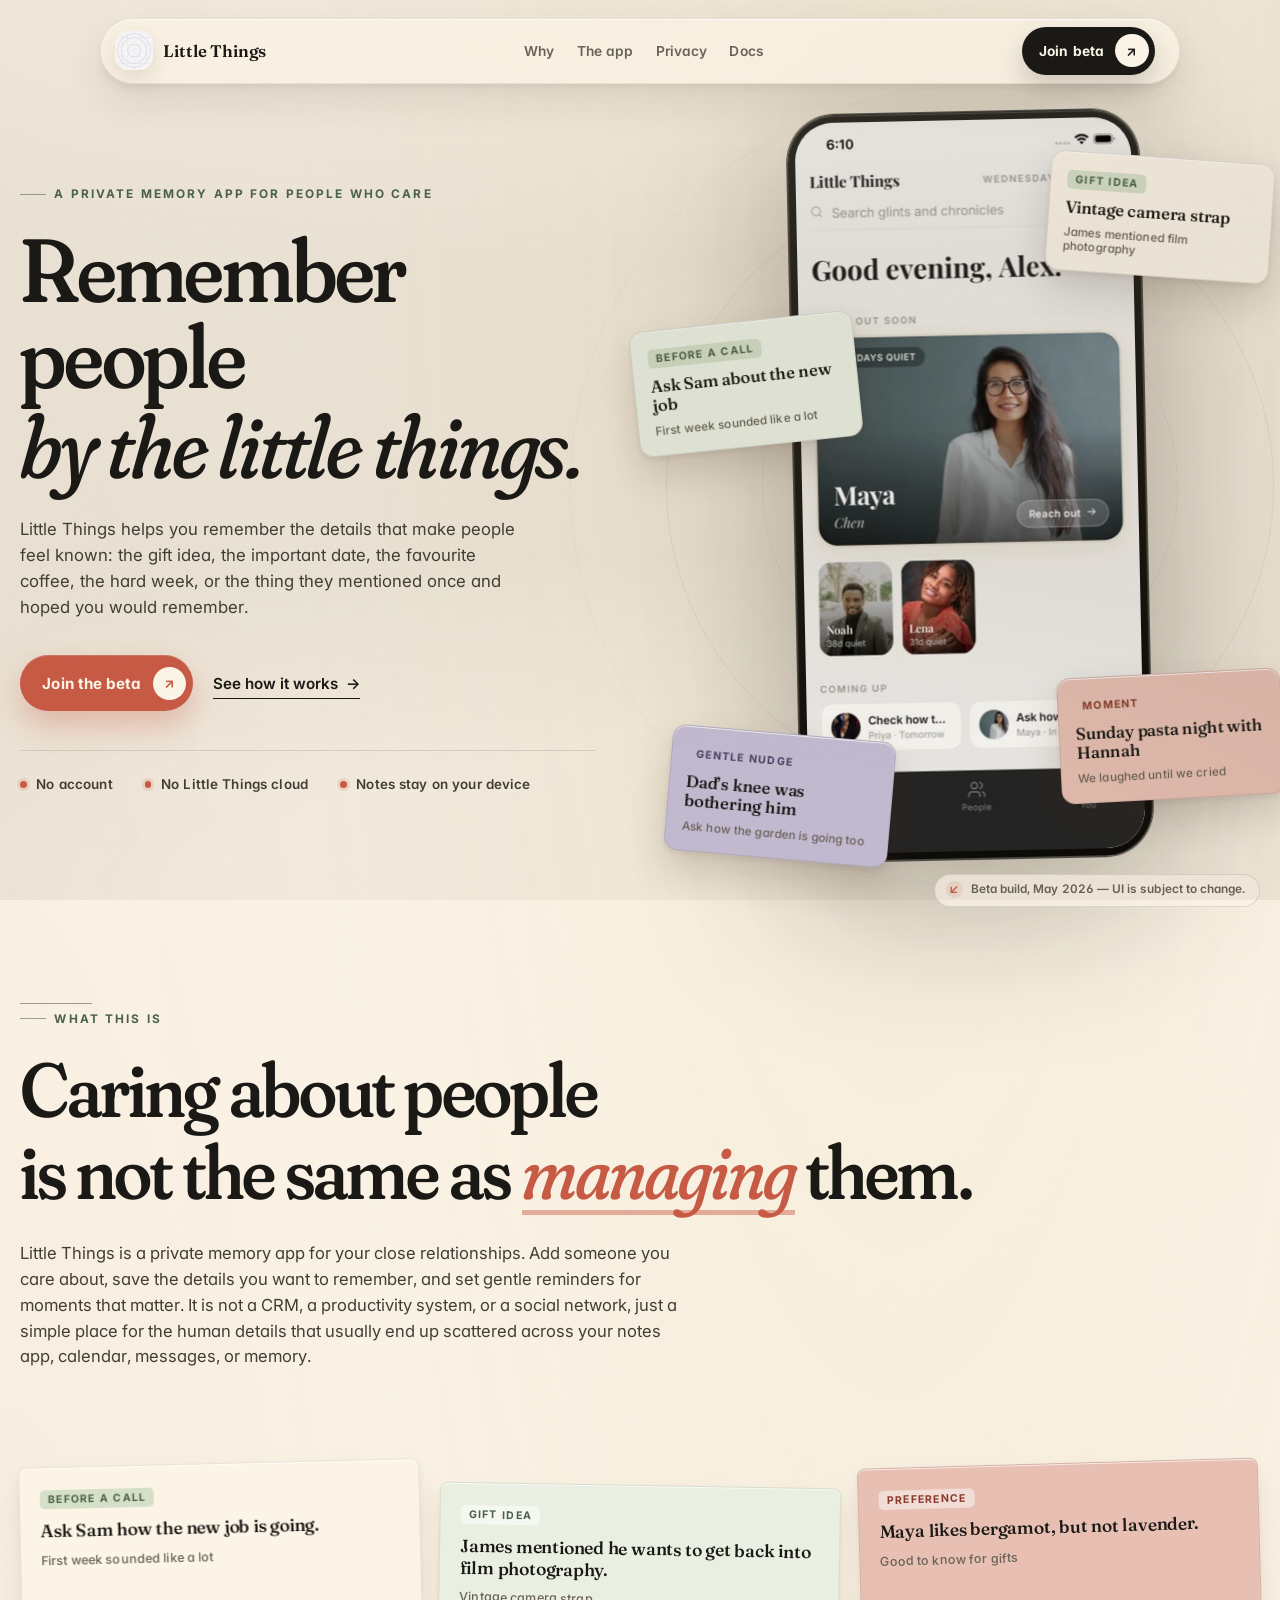
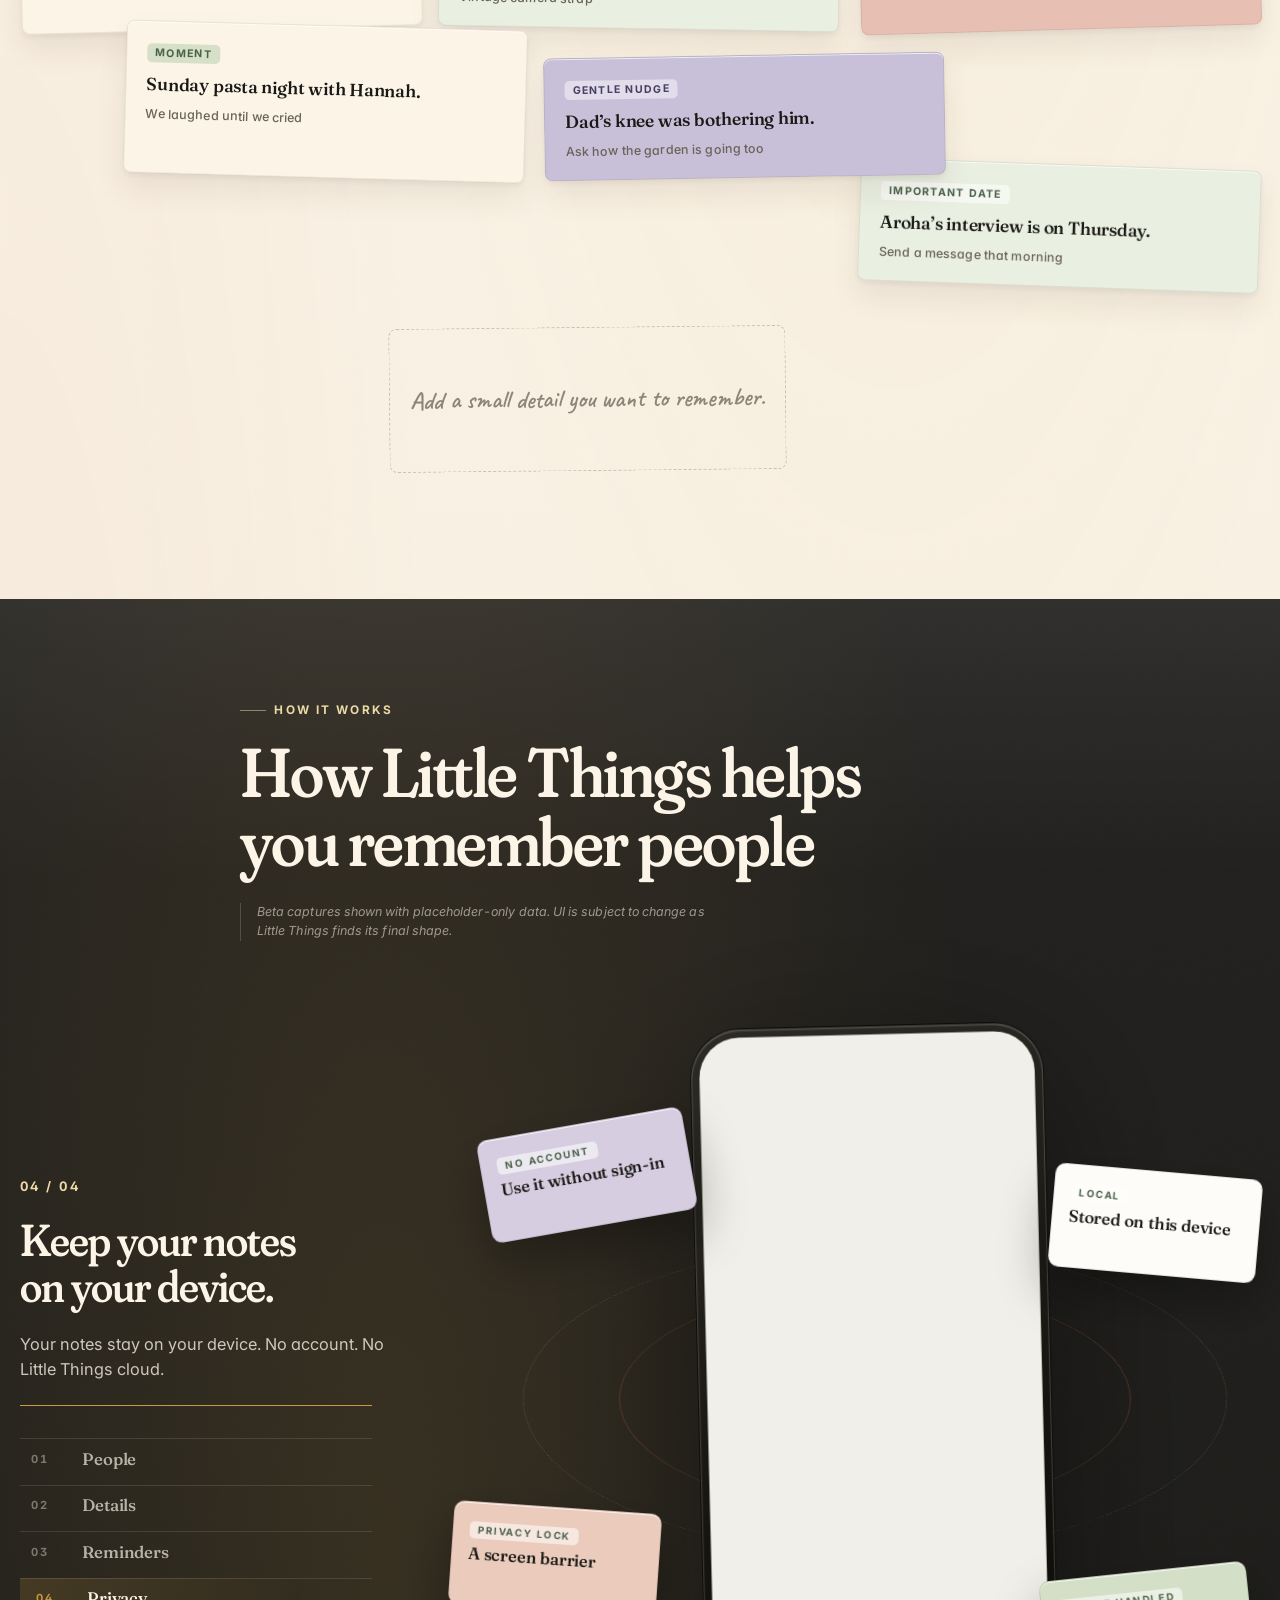
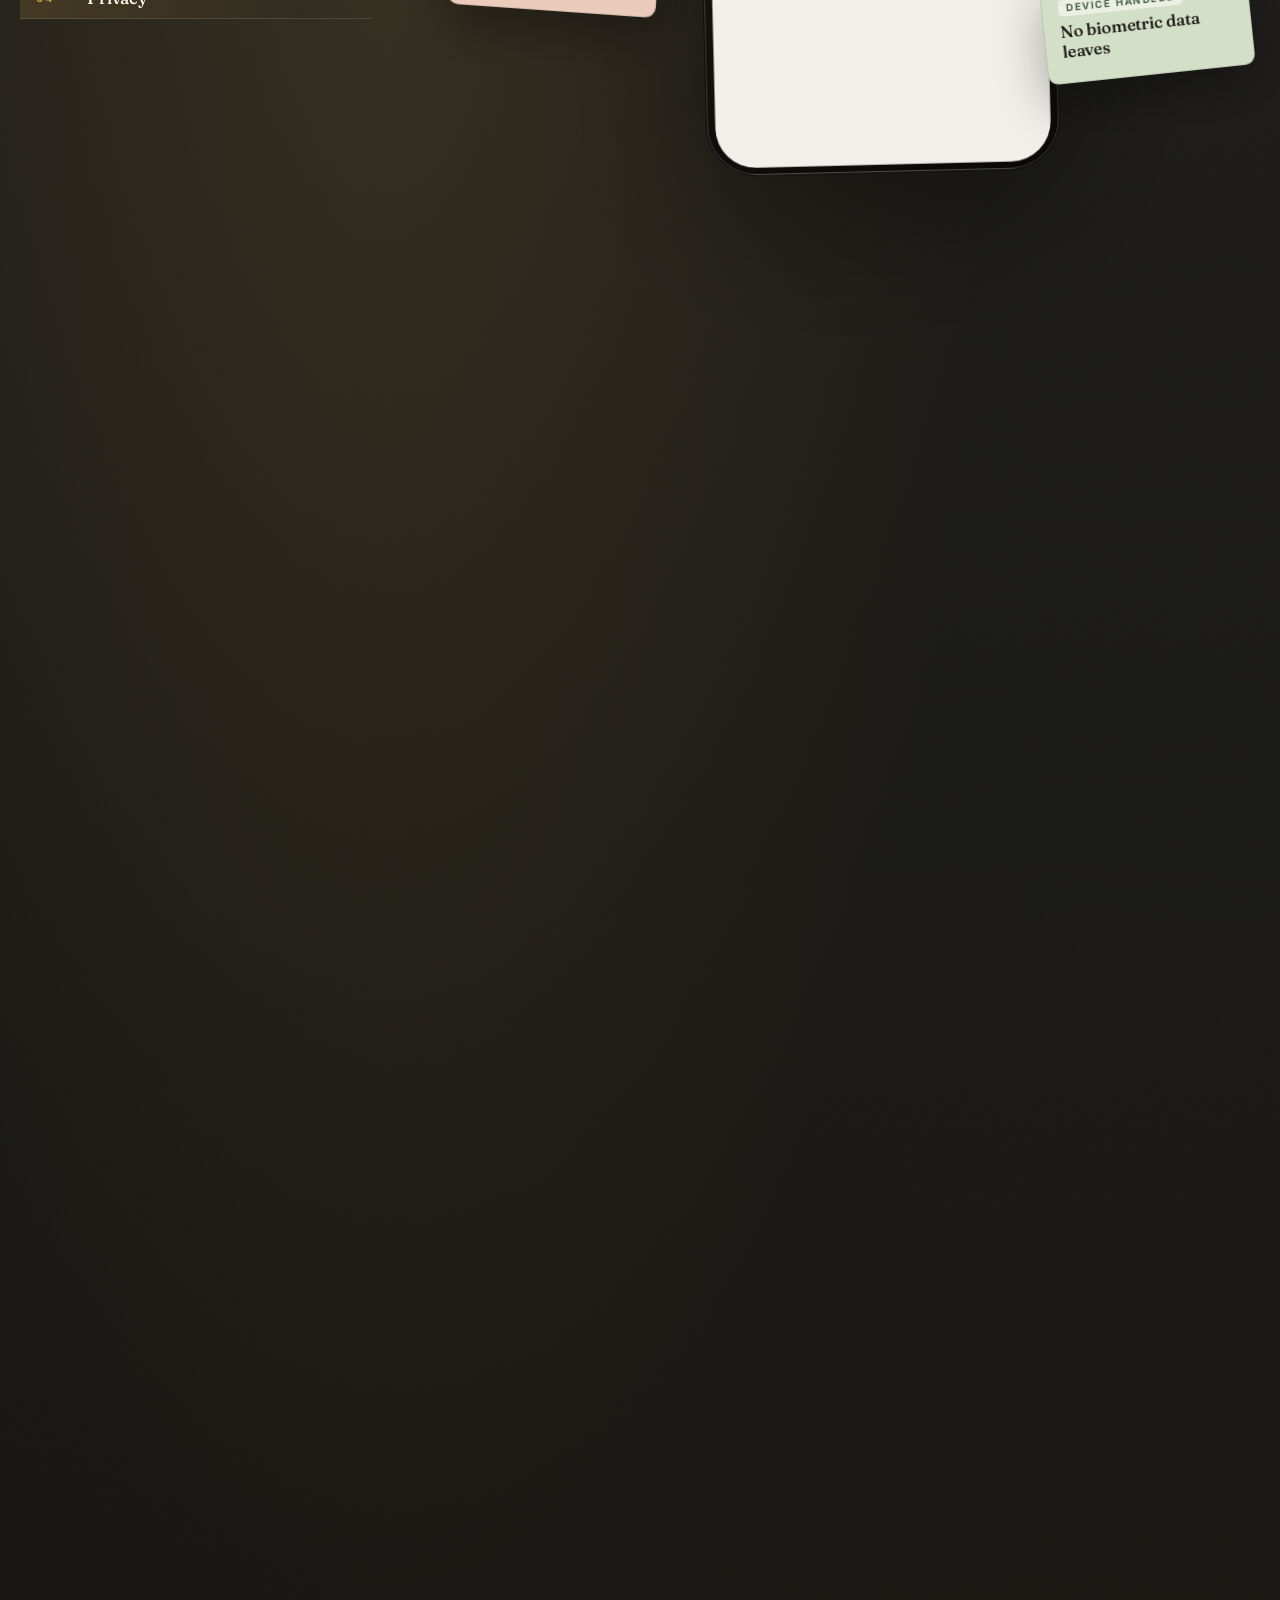
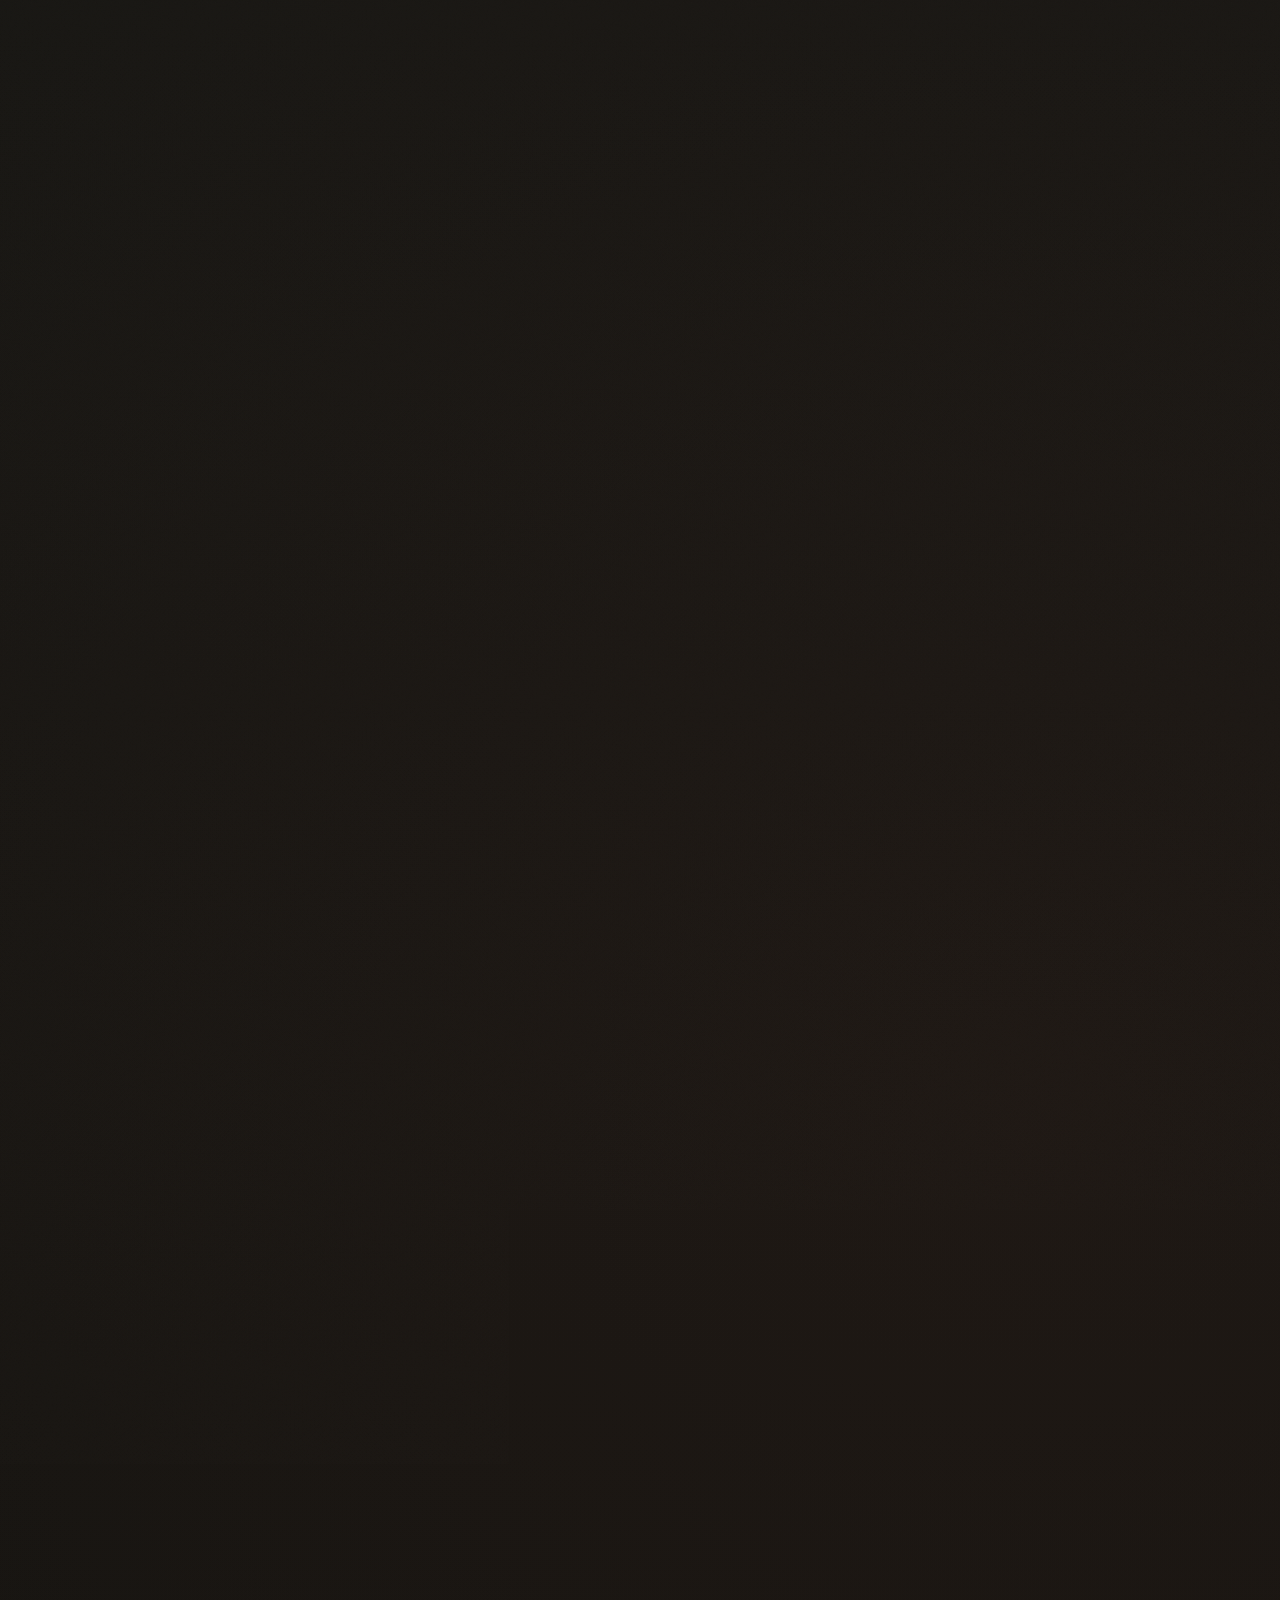
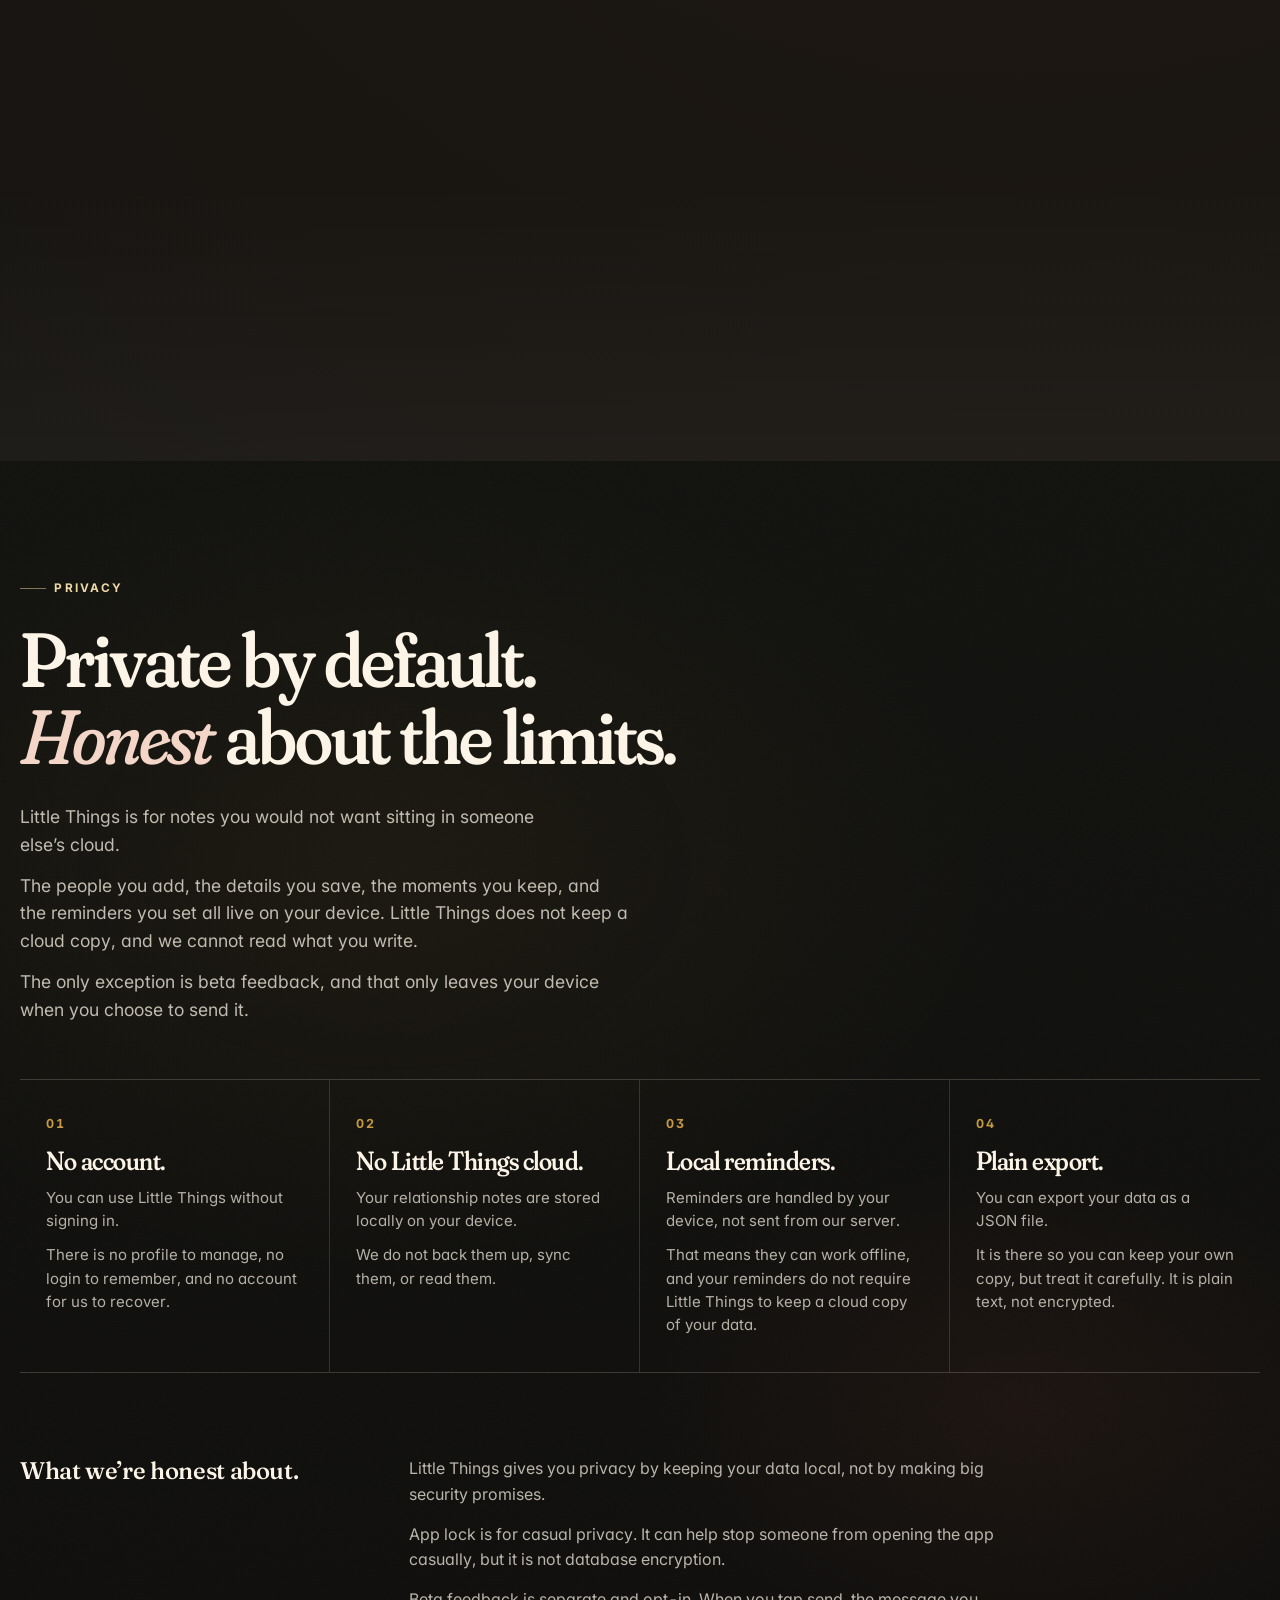
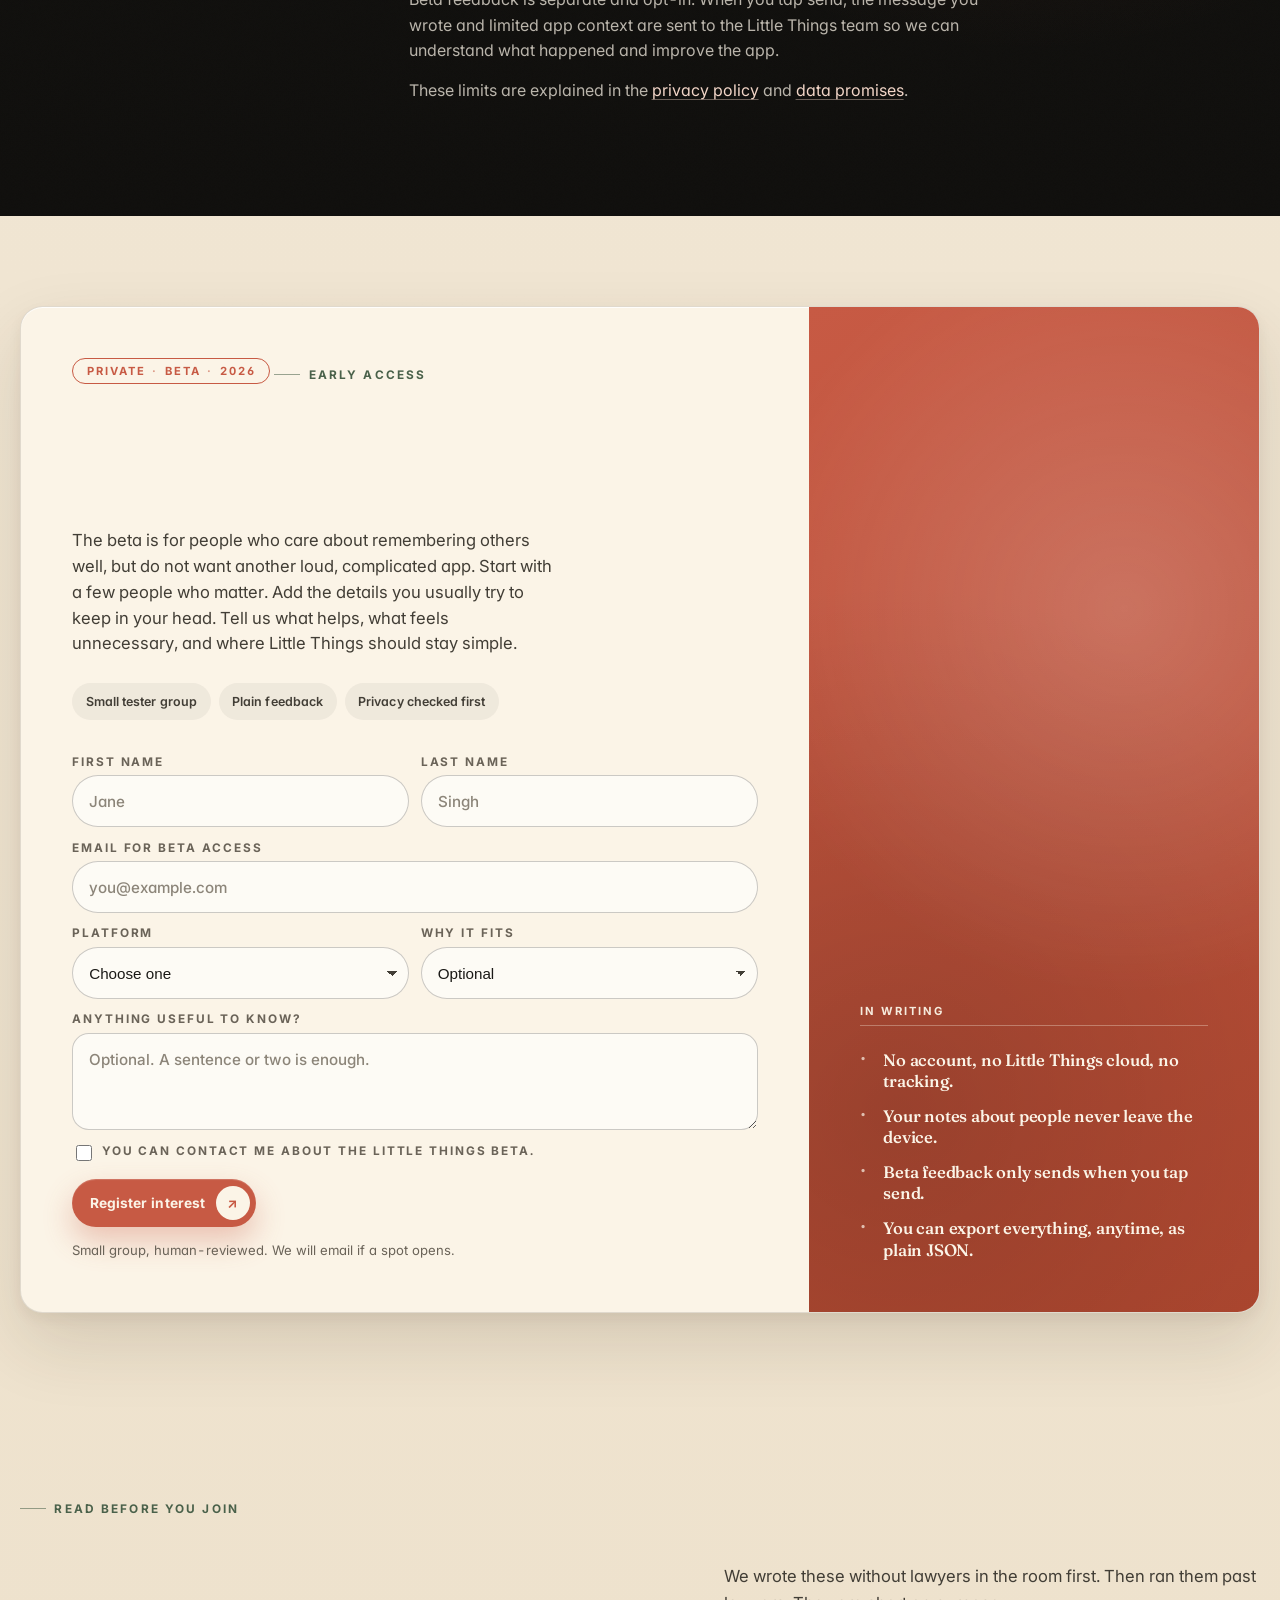
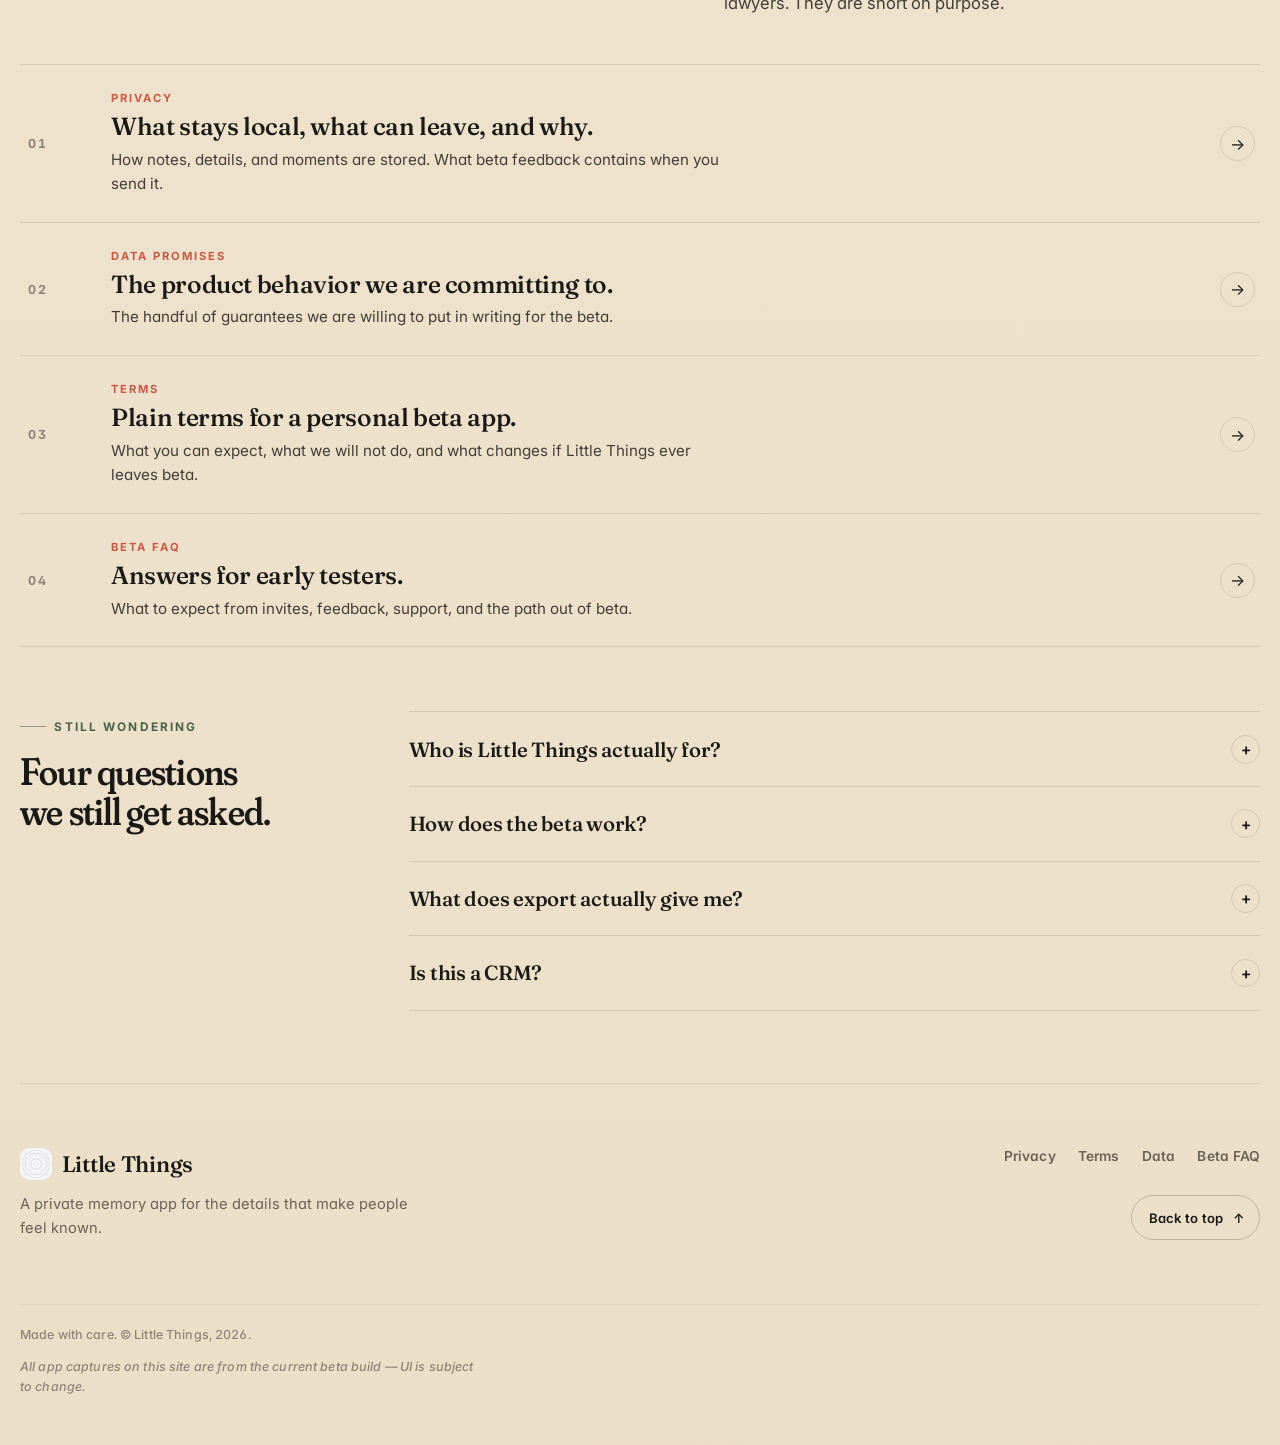
==== commit ff704554: "Update website privacy copy" ====
--- a/index.html
+++ b/index.html
@@ -282,47 +282,71 @@
           <p class="eyebrow eyebrow-light"><i aria-hidden="true"></i><span>Privacy</span></p>
           <h2 id="privacy-title" class="privacy-headline">
             <span>Private by default.</span>
-            <span><em>Plain</em> about the limits.</span>
+            <span><em>Honest</em> about the limits.</span>
           </h2>
           <p class="privacy-lede">
-            Your notes about people live on your device. Little Things does not
-            keep a cloud copy of your people, notes, details, or moments. Beta
-            feedback only leaves the device when you choose to send it.
+            Little Things is for notes you would not want sitting in someone
+            else&rsquo;s cloud.
+          </p>
+          <p class="privacy-lede">
+            The people you add, the details you save, the moments you keep, and
+            the reminders you set all live on your device. Little Things does not
+            keep a cloud copy, and we cannot read what you write.
+          </p>
+          <p class="privacy-lede">
+            The only exception is beta feedback, and that only leaves your device
+            when you choose to send it.
           </p>
 
           <div class="privacy-grid">
             <article class="promise">
               <span class="promise-num">01</span>
               <h3>No account.</h3>
-              <p>Use Little Things without sign-in. There is no profile to recover, because there is no profile to begin with.</p>
+              <p>You can use Little Things without signing in.</p>
+              <p>There is no profile to manage, no login to remember, and no account for us to recover.</p>
             </article>
             <article class="promise">
               <span class="promise-num">02</span>
               <h3>No Little Things cloud.</h3>
-              <p>People, notes, moments, and nudges are stored locally. We don&rsquo;t back them up, sync them, or read them.</p>
+              <p>Your relationship notes are stored locally on your device.</p>
+              <p>We do not back them up, sync them, or read them.</p>
             </article>
             <article class="promise">
               <span class="promise-num">03</span>
               <h3>Local reminders.</h3>
-              <p>Notifications are scheduled by your device, not pushed from a server. They work offline.</p>
+              <p>Reminders are handled by your device, not sent from our server.</p>
+              <p>That means they can work offline, and your reminders do not require Little Things to keep a cloud copy of your data.</p>
             </article>
             <article class="promise">
               <span class="promise-num">04</span>
               <h3>Plain export.</h3>
-              <p>You can export everything as a JSON file. Treat it like a sensitive notebook &mdash; it is not encrypted.</p>
+              <p>You can export your data as a JSON file.</p>
+              <p>It is there so you can keep your own copy, but treat it carefully. It is plain text, not encrypted.</p>
             </article>
           </div>
 
           <div class="privacy-caveat">
-            <strong>What we are honest about.</strong>
-            <p>
-              App lock is a screen barrier for casual privacy, not database
-              encryption. Beta feedback is a separate, opt-in channel: when you
-              tap send, the words you typed and limited app context leave the
-              device so the team can review it. Both are spelled out in the
-              <a href="./docs/privacy.html">privacy policy</a> and
-              <a href="./docs/data-promises.html">data promises</a>.
-            </p>
+            <strong>What we&rsquo;re honest about.</strong>
+            <div class="privacy-caveat-copy">
+              <p>
+                Little Things gives you privacy by keeping your data local, not
+                by making big security promises.
+              </p>
+              <p>
+                App lock is for casual privacy. It can help stop someone from
+                opening the app casually, but it is not database encryption.
+              </p>
+              <p>
+                Beta feedback is separate and opt-in. When you tap send, the
+                message you wrote and limited app context are sent to the Little
+                Things team so we can understand what happened and improve the app.
+              </p>
+              <p>
+                These limits are explained in the
+                <a href="./docs/privacy.html">privacy policy</a> and
+                <a href="./docs/data-promises.html">data promises</a>.
+              </p>
+            </div>
           </div>
         </div>
       </section>
--- a/styles.css
+++ b/styles.css
@@ -2472,6 +2472,10 @@
   line-height: 1.55;
 }
 
+.privacy-lede + .privacy-lede {
+  margin-top: 0.9rem;
+}
+
 .privacy-grid {
   display: grid;
   grid-template-columns: repeat(4, minmax(0, 1fr));
@@ -2534,11 +2538,19 @@
   color: var(--paper-soft);
 }
 
-.privacy-caveat p {
+.privacy-caveat-copy {
+  max-width: 38rem;
+}
+
+.privacy-caveat-copy p {
   max-width: 38rem;
   color: rgba(251, 244, 231, 0.72);
   font-size: 1rem;
   line-height: 1.6;
+}
+
+.privacy-caveat-copy p + p {
+  margin-top: 0.9rem;
 }
 
 .privacy-caveat a {
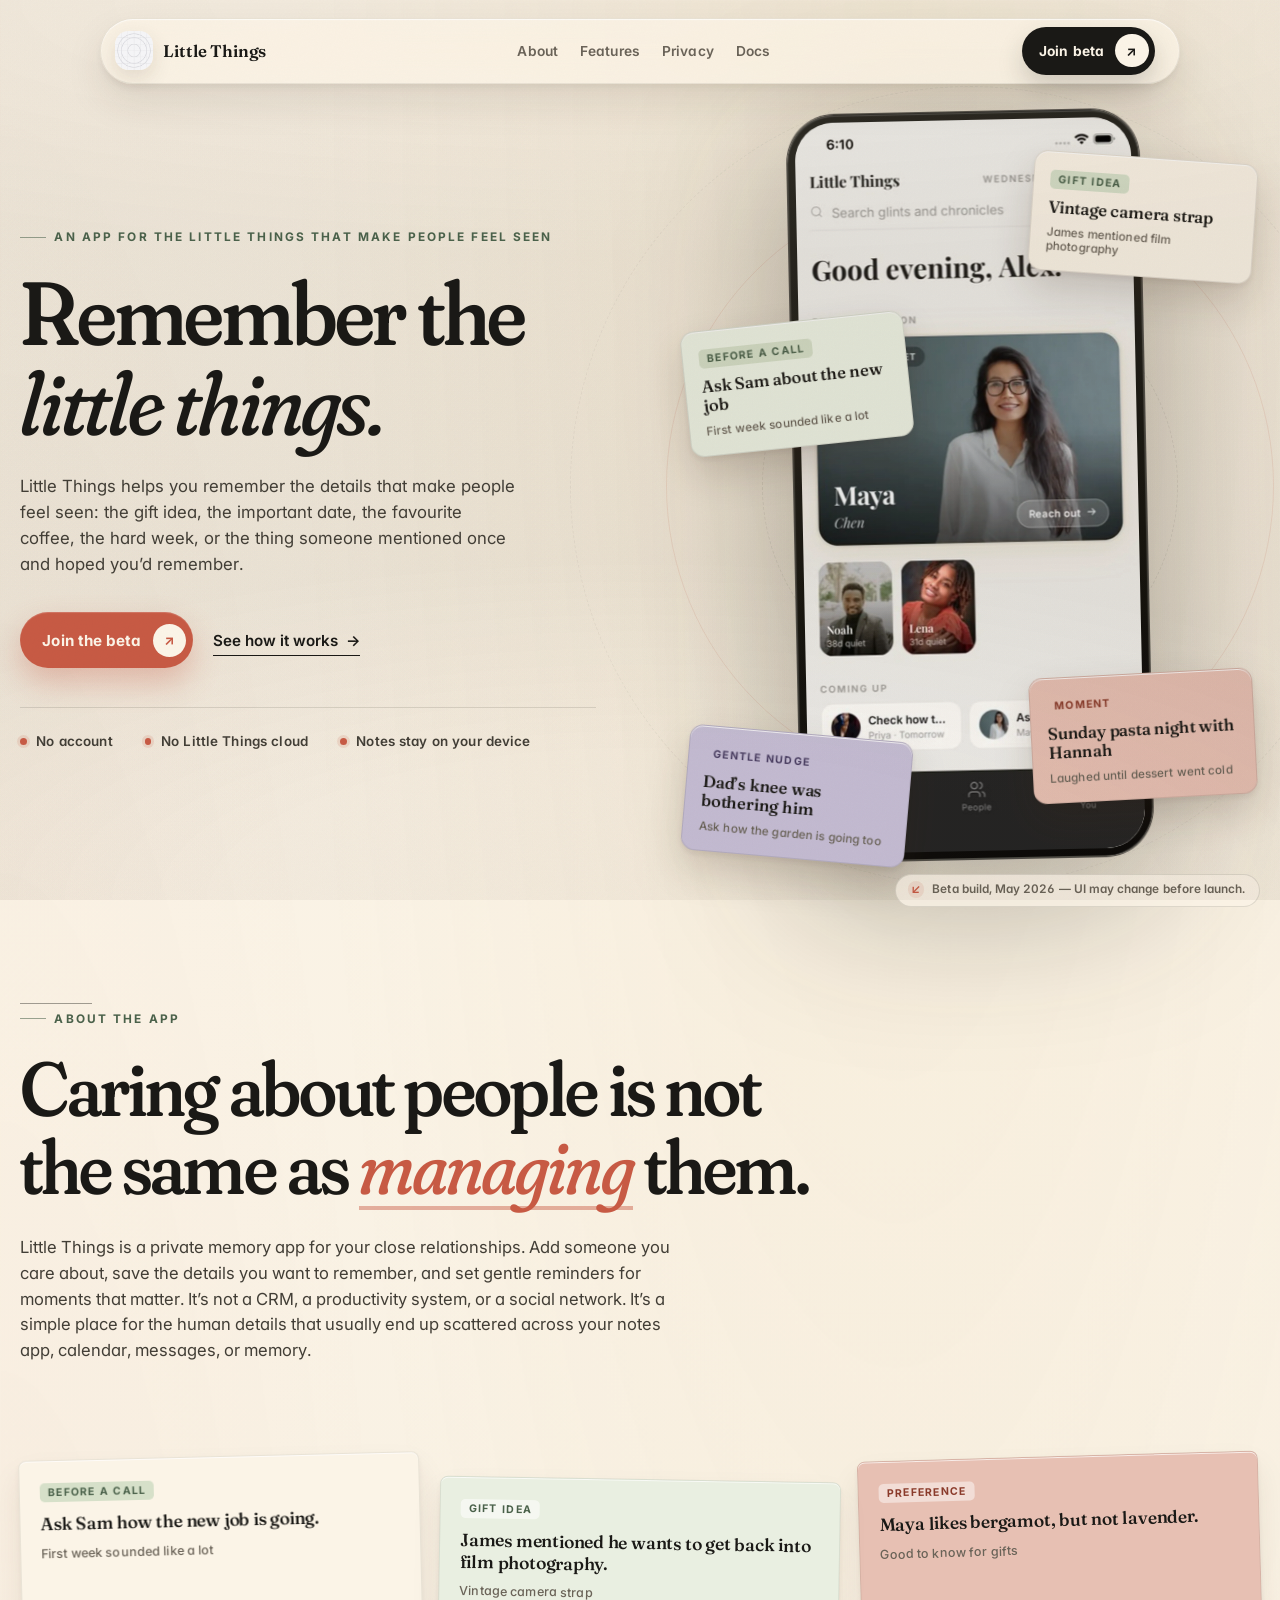
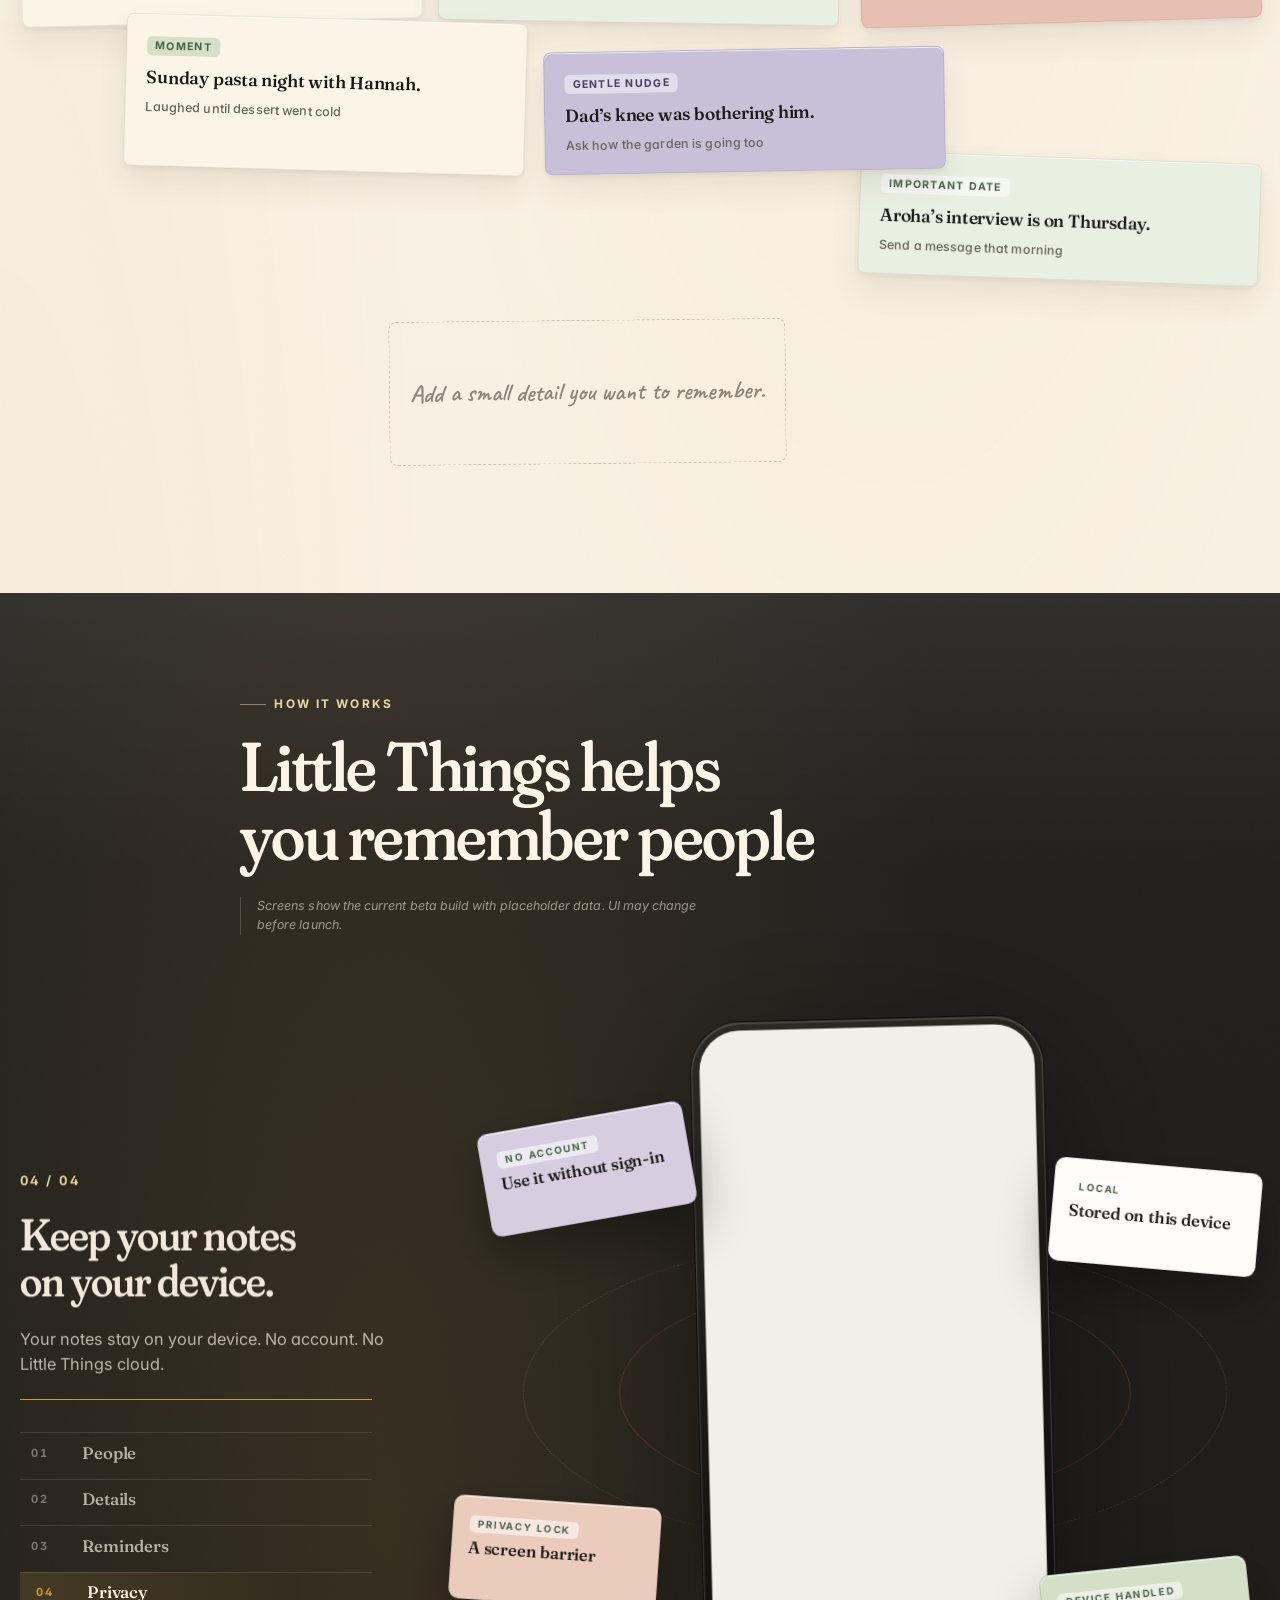
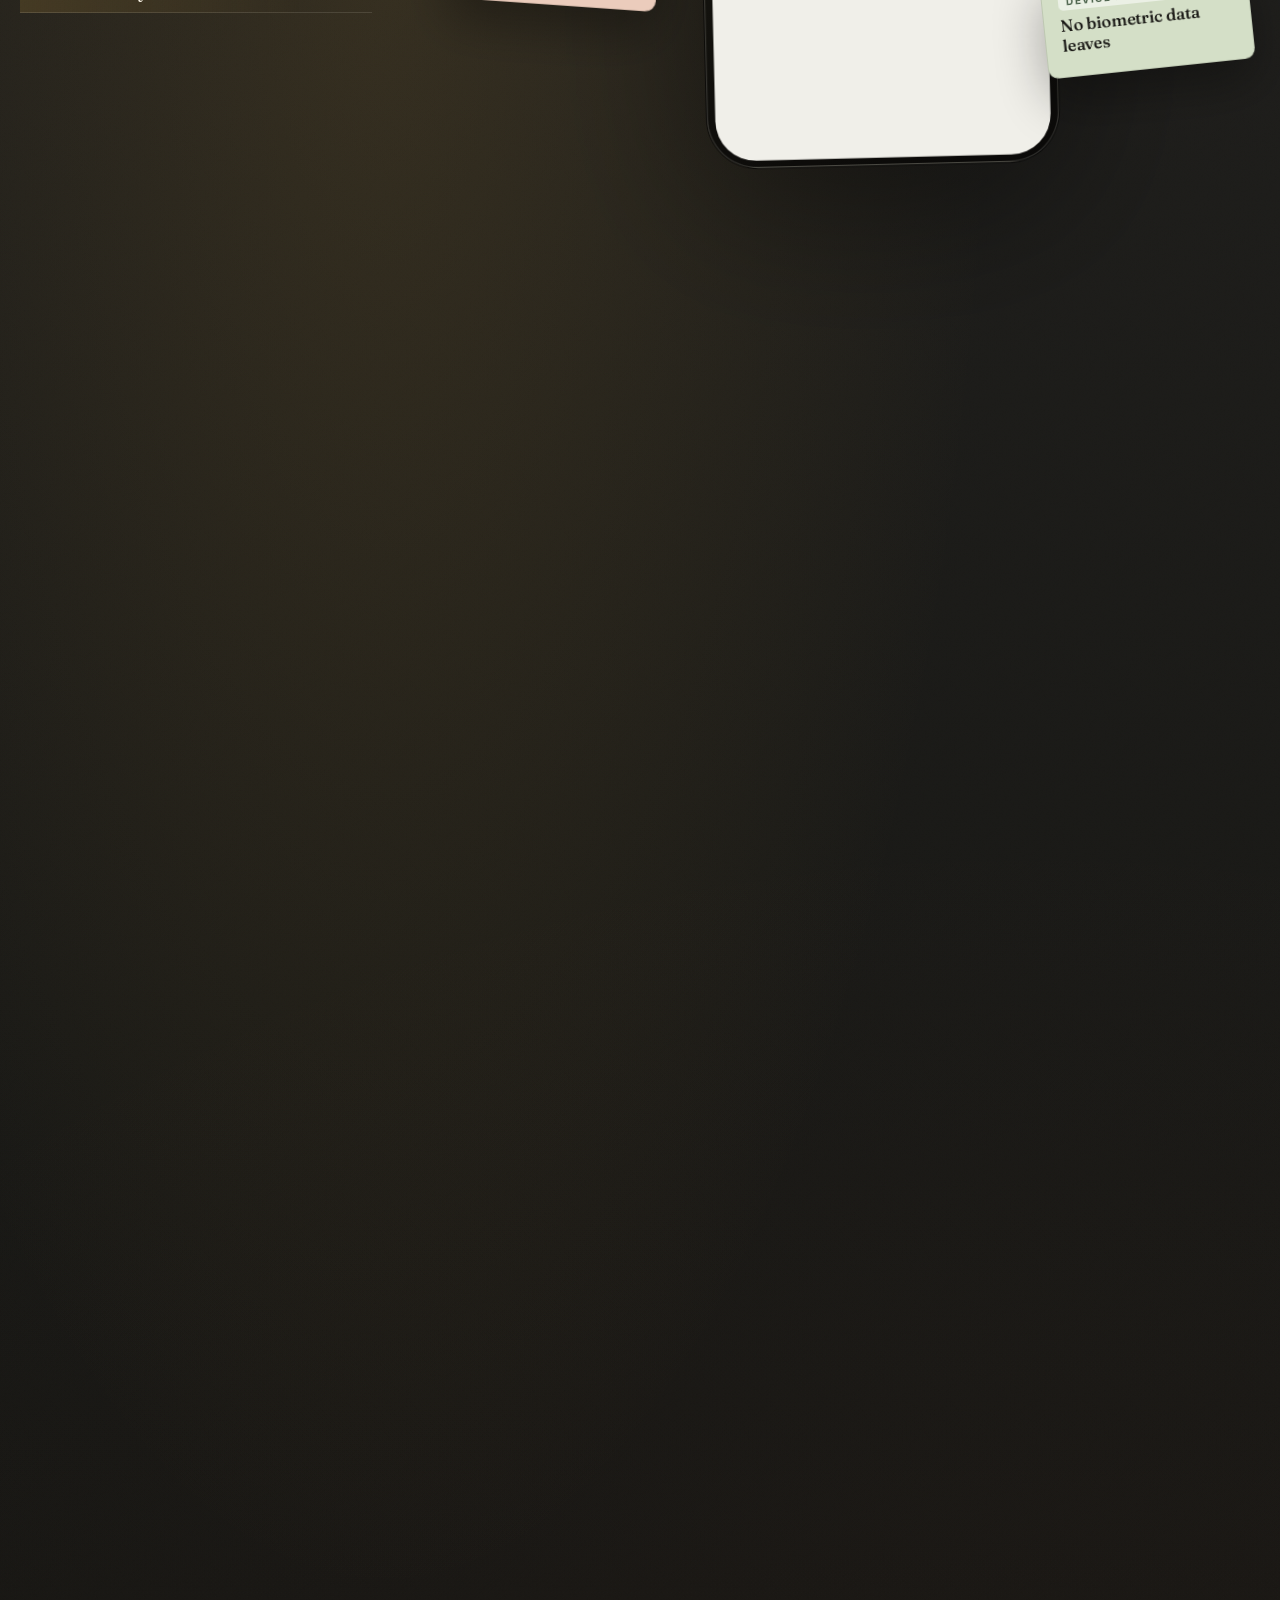
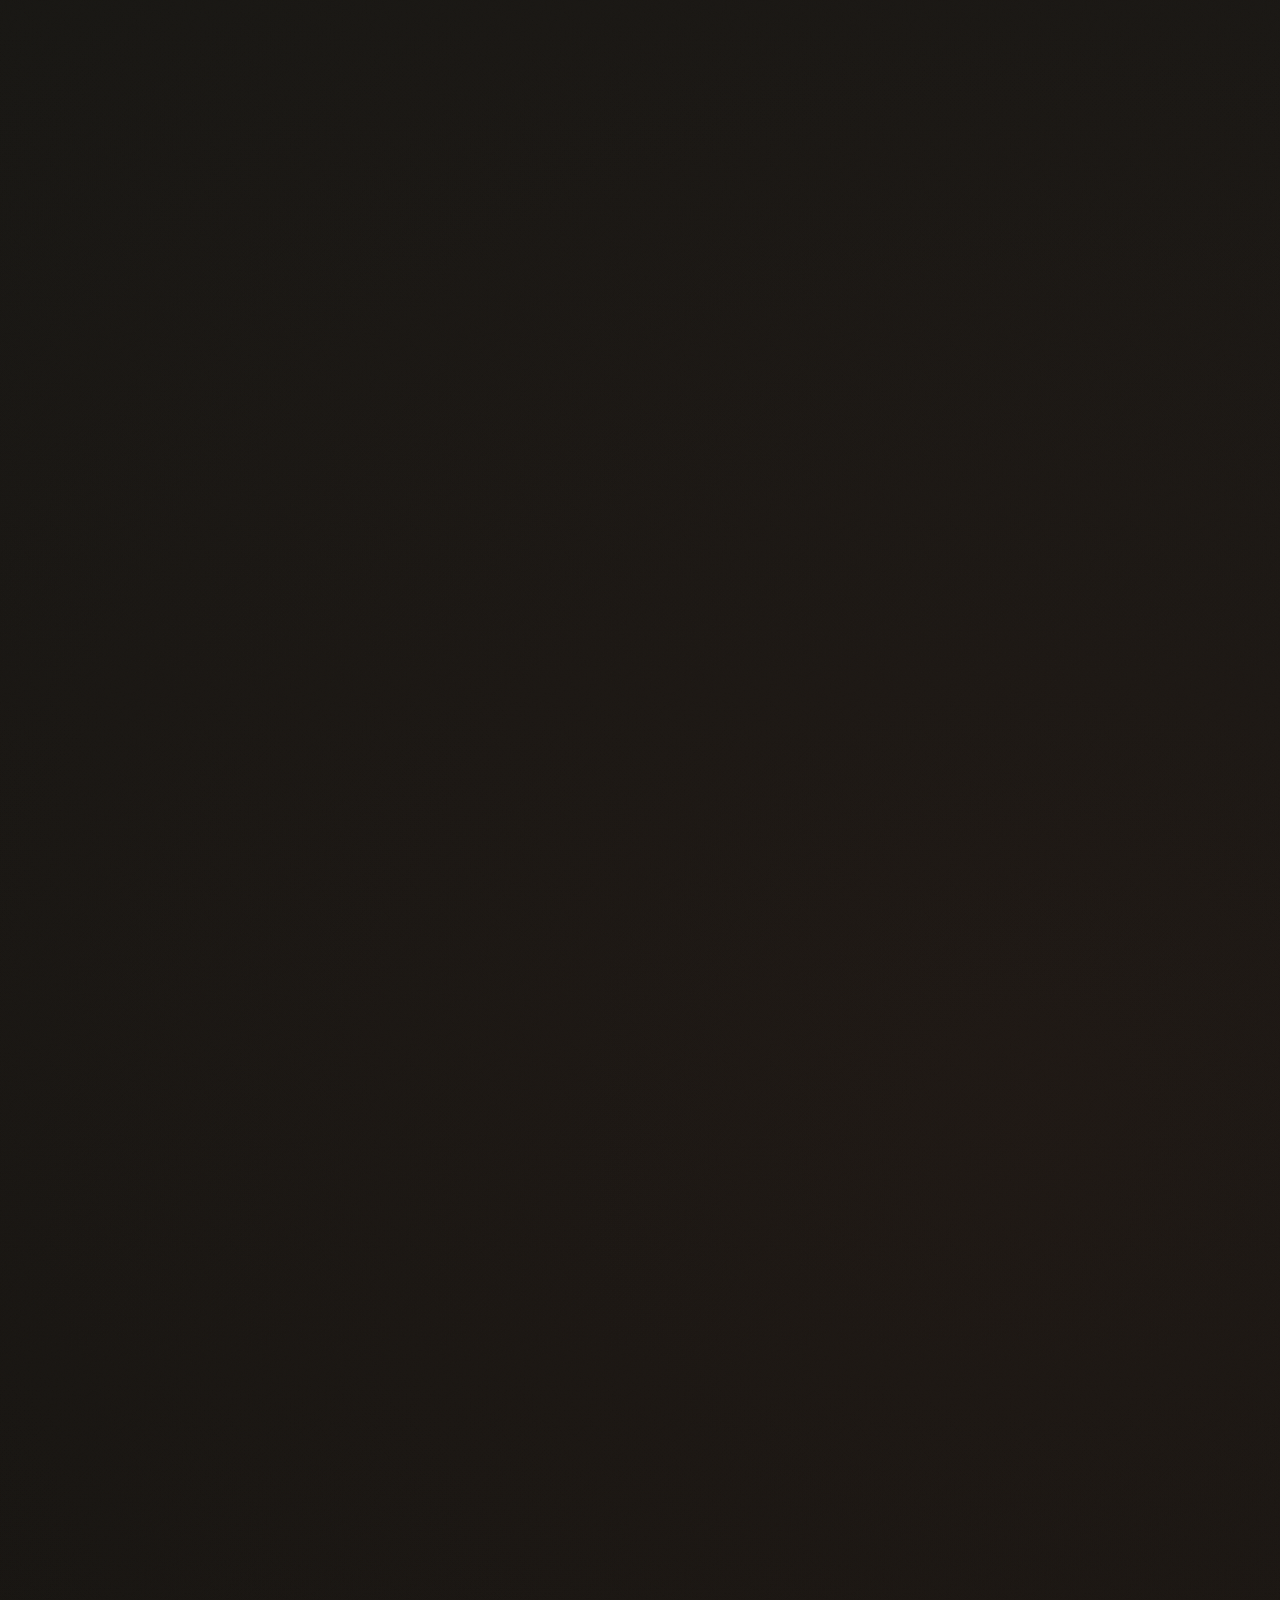
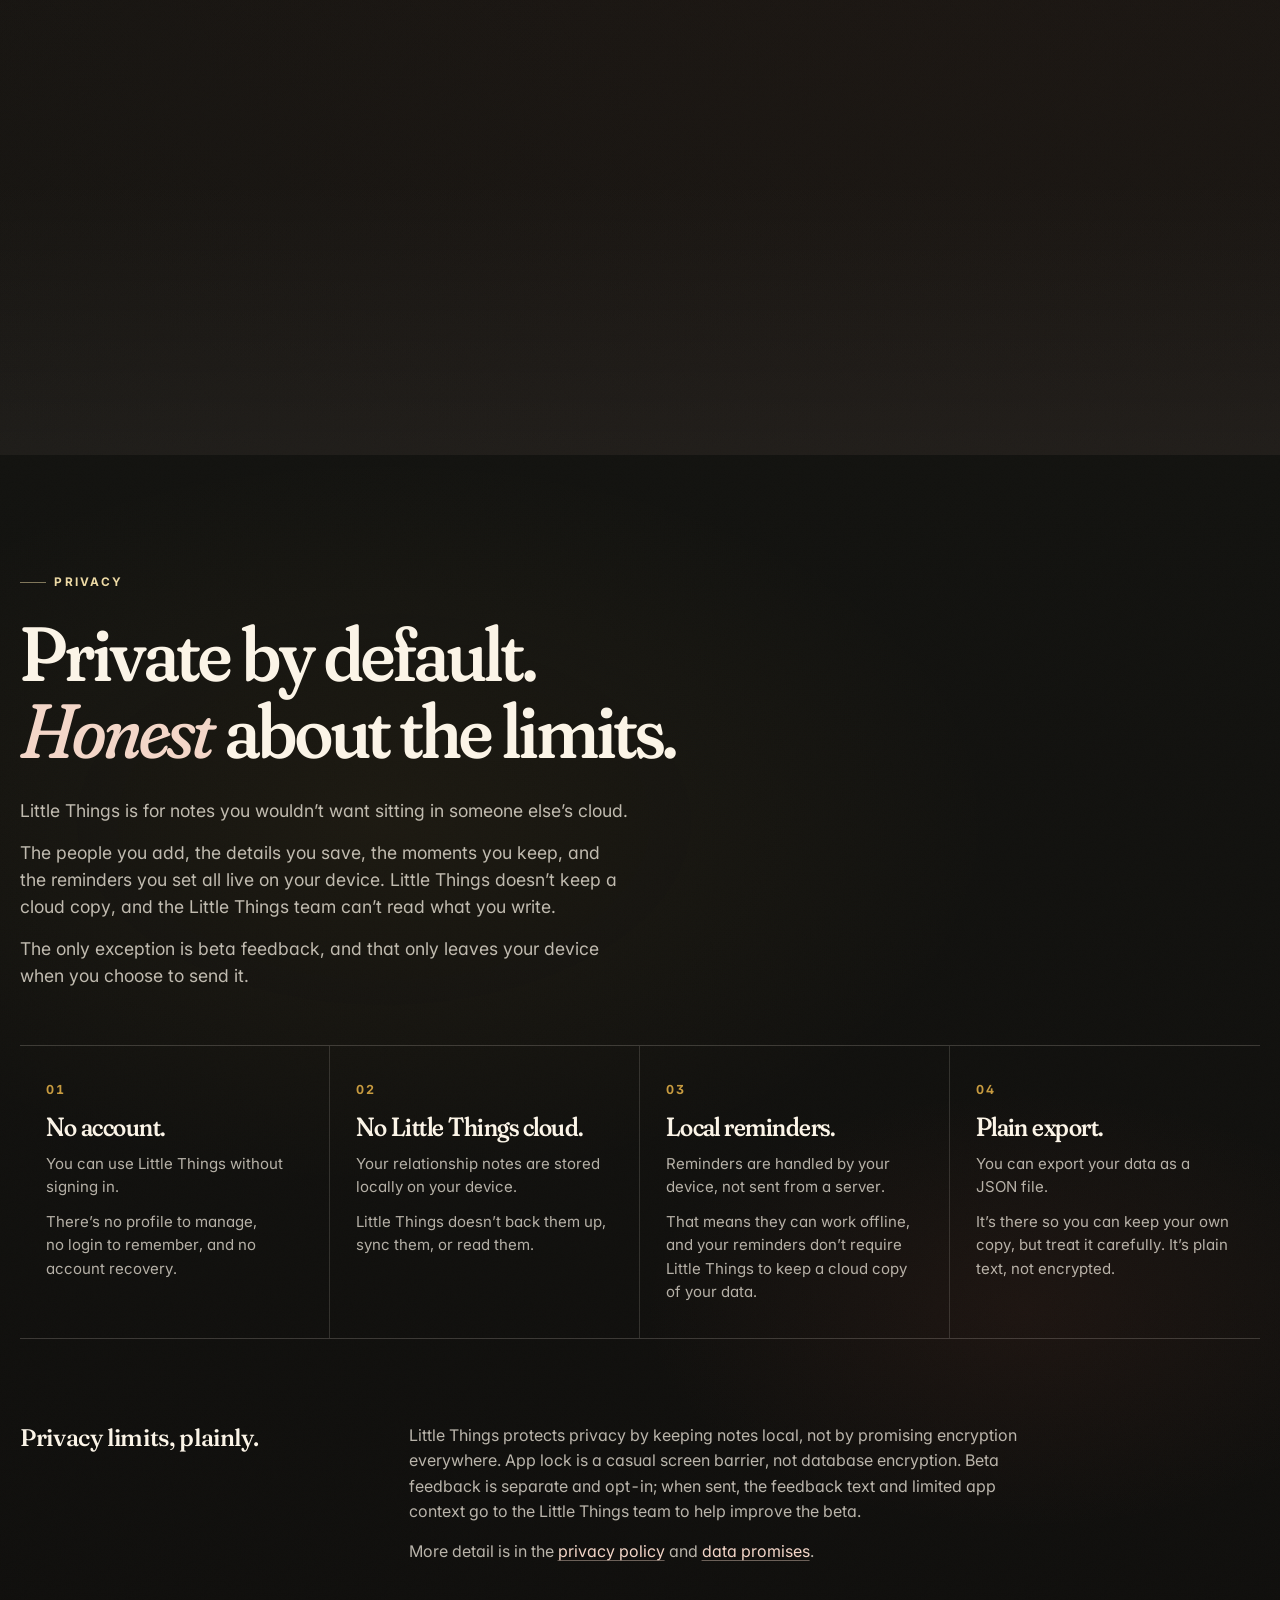
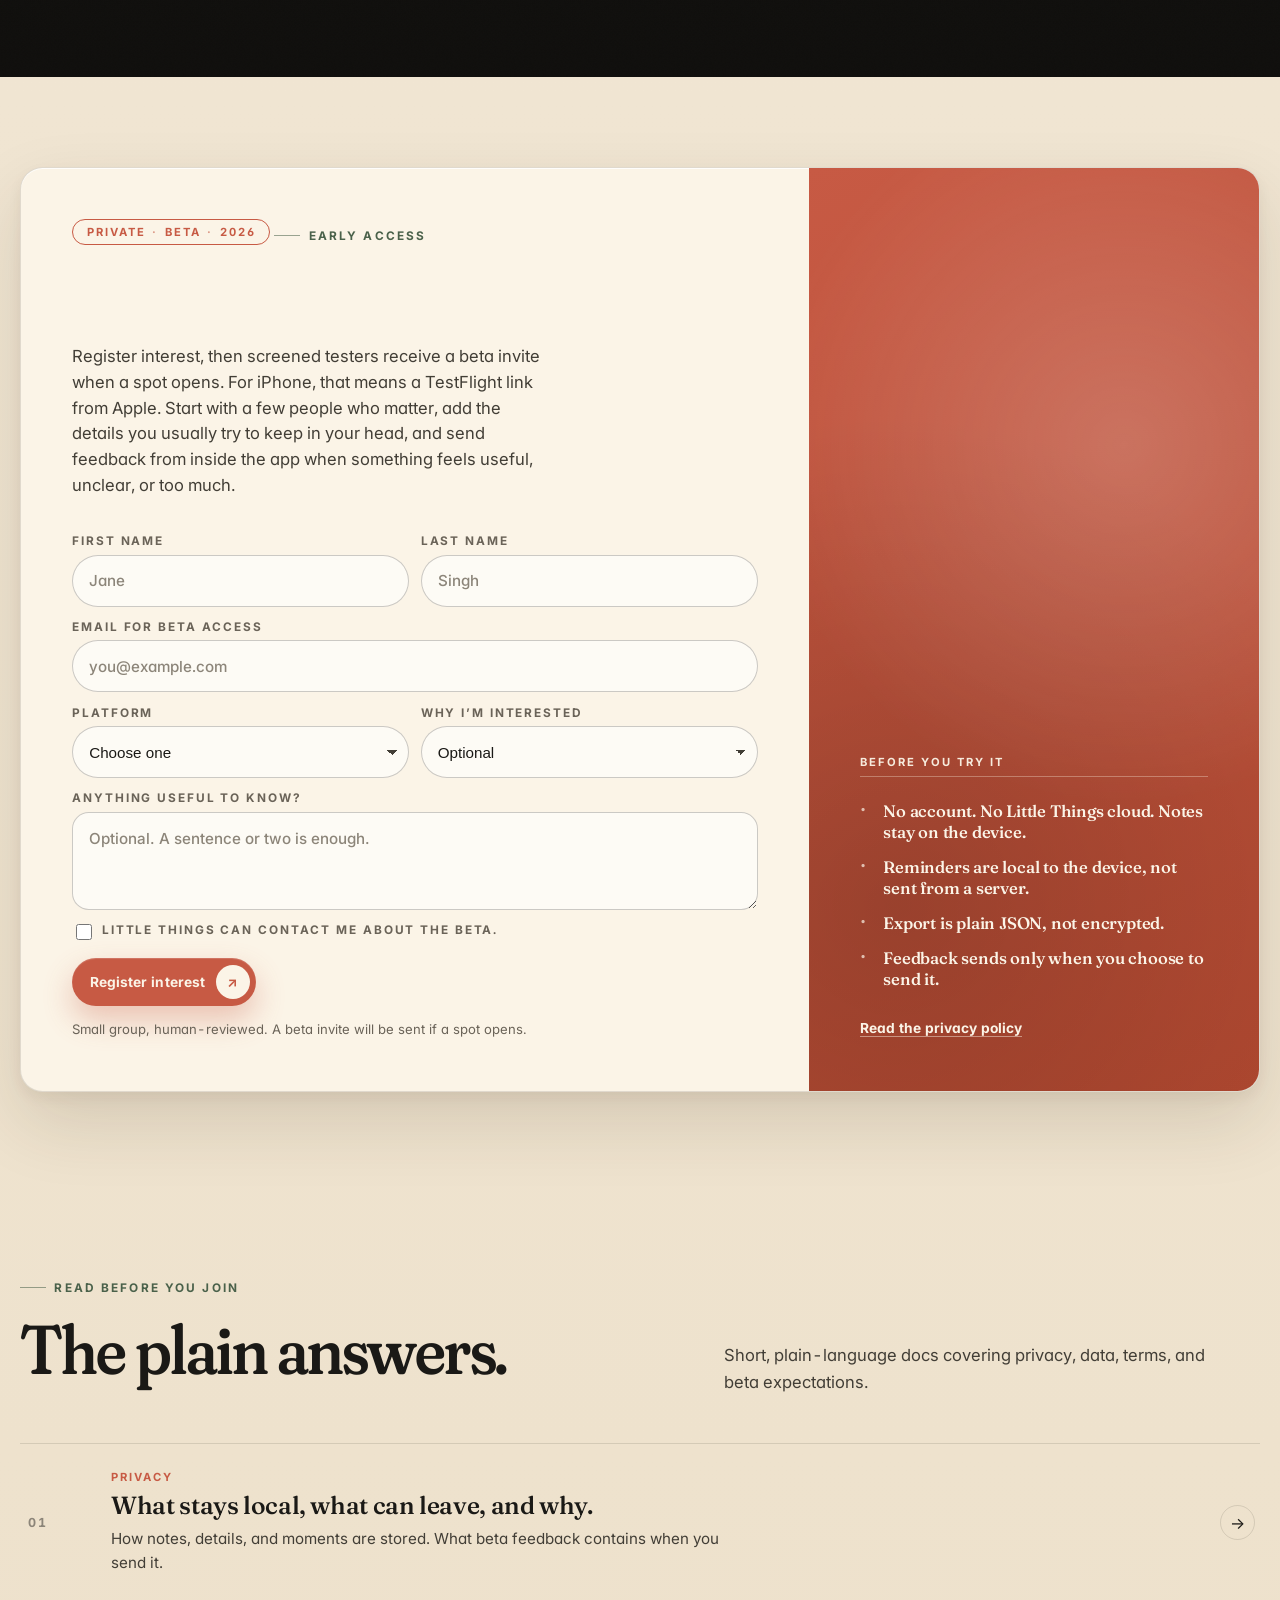
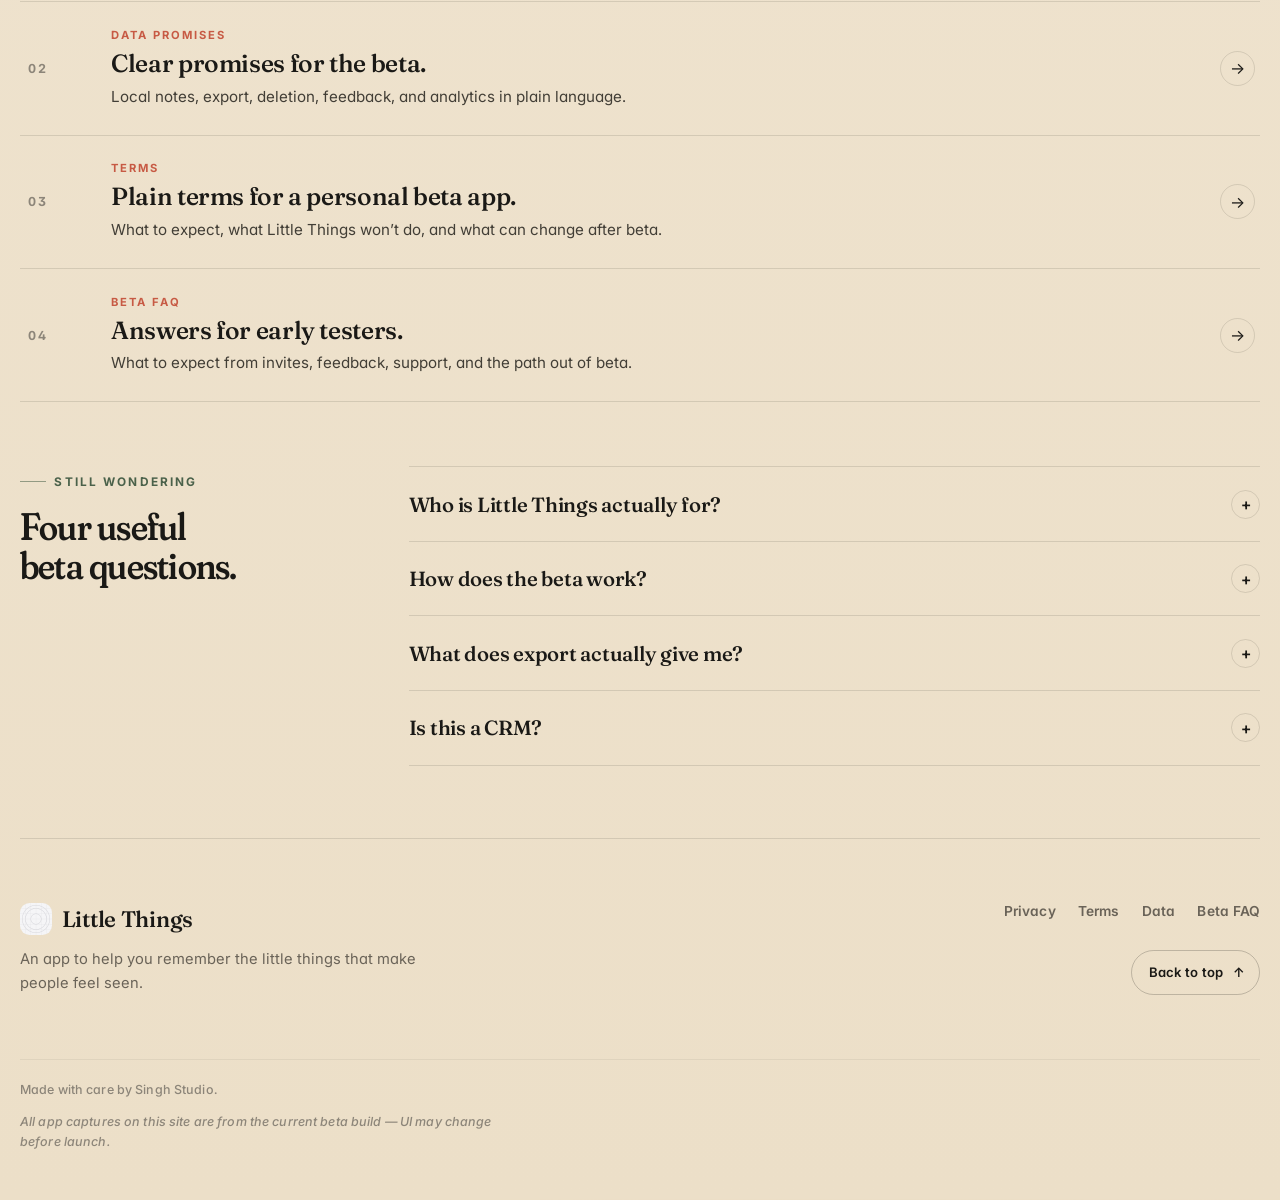
==== commit e8bc3521: "Refine website copy and navigation" ====
--- a/index.html
+++ b/index.html
@@ -3,16 +3,16 @@
   <head>
     <meta charset="utf-8" />
     <meta name="viewport" content="width=device-width, initial-scale=1" />
-    <title>Little Things — Remember people by the little things</title>
+    <title>Little Things — Remember the little things</title>
     <meta
       name="description"
-      content="Little Things is a private, local-first personal memory app for close relationships. Add people, save details, set reminders, and keep notes on your device."
+      content="An app to help you remember the little things that make people feel seen. Add people, save details, set reminders, and keep notes on your device."
     />
     <meta name="theme-color" content="#F4EBDC" />
     <meta property="og:title" content="Little Things" />
     <meta
       property="og:description"
-      content="A private memory app for close relationships: save details, set reminders, and keep notes on your device."
+      content="An app to help you remember the little things that make people feel seen."
     />
     <meta property="og:type" content="website" />
     <link rel="icon" href="./assets/favicon.png" />
@@ -30,7 +30,7 @@
         "name": "Little Things",
         "applicationCategory": "LifestyleApplication",
         "operatingSystem": "iOS",
-        "description": "A private, local-first personal memory app for close relationships: notes, moments, gift ideas, and reminders about the people you care about."
+        "description": "An app to help you remember the little things that make people feel seen: notes, moments, gift ideas, and reminders about people you care about."
       }
     </script>
   </head>
@@ -45,8 +45,8 @@
         <span>Little Things</span>
       </a>
       <nav class="desktop-links" aria-label="Page sections">
-        <a href="#why">Why</a>
-        <a href="#story">The app</a>
+        <a href="#why">About</a>
+        <a href="#story">Features</a>
         <a href="#privacy">Privacy</a>
         <a href="#docs">Docs</a>
       </nav>
@@ -61,9 +61,12 @@
     </header>
 
     <div class="menu-overlay" data-menu-overlay aria-hidden="true">
+      <button class="menu-close" type="button" aria-label="Close menu" data-menu-close>
+        <span aria-hidden="true">&times;</span>
+      </button>
       <nav aria-label="Mobile navigation">
-        <a href="#why">Why</a>
-        <a href="#story">The app</a>
+        <a href="#why">About</a>
+        <a href="#story">Features</a>
         <a href="#privacy">Privacy</a>
         <a href="#docs">Docs</a>
         <a href="#beta">Join beta</a>
@@ -75,15 +78,15 @@
       <section class="hero" id="top" aria-labelledby="hero-title">
         <div class="hero-grid">
           <div class="hero-copy">
-            <p class="eyebrow"><i aria-hidden="true"></i><span>A private memory app for people who care</span></p>
+            <p class="eyebrow"><i aria-hidden="true"></i><span>An app for the little things that make people feel seen</span></p>
             <h1 id="hero-title" data-split-heading>
-              <span class="line">Remember people</span>
-              <span class="line"><em>by the little things.</em></span>
+              <span class="line">Remember the</span>
+              <span class="line"><em>little things.</em></span>
             </h1>
             <p class="hero-lede">
               Little Things helps you remember the details that make people feel
-              known: the gift idea, the important date, the favourite coffee, the
-              hard week, or the thing they mentioned once and hoped you would remember.
+              seen: the gift idea, the important date, the favourite coffee, the
+              hard week, or the thing someone mentioned once and hoped you&rsquo;d remember.
             </p>
             <div class="hero-actions">
               <a class="primary-action magnetic" href="#beta">
@@ -122,7 +125,7 @@
             <article class="orbit-card orbit-card-3" data-float-card style="--drift-delay: -6.7s;">
               <span class="card-tag tag-rose">Moment</span>
               <strong>Sunday pasta night with Hannah</strong>
-              <span class="card-meta">We laughed until we cried</span>
+              <span class="card-meta">Laughed until dessert went cold</span>
             </article>
             <article class="orbit-card orbit-card-4" data-float-card style="--drift-delay: -10s;">
               <span class="card-tag tag-lavender">Gentle nudge</span>
@@ -148,22 +151,21 @@
 
         <p class="hero-stage-caption">
           <span class="caption-mark" aria-hidden="true">&#x2199;</span>
-          <span>Beta build, May 2026 &mdash; UI is subject to change.</span>
+          <span>Beta build, May 2026 &mdash; UI may change before launch.</span>
         </p>
       </section>
 
       <!-- =========================== MANIFESTO + EXAMPLES =========================== -->
       <section class="manifesto" id="why" aria-labelledby="manifesto-title">
-        <p class="eyebrow"><i aria-hidden="true"></i><span>What this is</span></p>
+        <p class="eyebrow"><i aria-hidden="true"></i><span>About the app</span></p>
         <h2 id="manifesto-title" class="manifesto-headline">
-          <span class="m-line">Caring about people</span>
-          <span class="m-line">is not the same as <em>managing</em> them.</span>
+          Caring about people is not the same as <em>managing</em> them.
         </h2>
         <p class="manifesto-lede">
           Little Things is a private memory app for your close relationships.
           Add someone you care about, save the details you want to remember, and
-          set gentle reminders for moments that matter. It is not a CRM, a
-          productivity system, or a social network, just a simple place for the
+          set gentle reminders for moments that matter. It&rsquo;s not a CRM, a
+          productivity system, or a social network. It&rsquo;s a simple place for the
           human details that usually end up scattered across your notes app,
           calendar, messages, or memory.
         </p>
@@ -187,7 +189,7 @@
           <article class="memory paper-card card-tilt-d">
             <span class="card-tag">Moment</span>
             <strong>Sunday pasta night with Hannah.</strong>
-            <span class="card-meta">We laughed until we cried</span>
+            <span class="card-meta">Laughed until dessert went cold</span>
           </article>
           <article class="memory paper-card card-tilt-e card-lavender">
             <span class="card-tag">Gentle nudge</span>
@@ -210,11 +212,11 @@
         <div class="story-prologue">
           <p class="eyebrow eyebrow-light"><i aria-hidden="true"></i><span>How it works</span></p>
           <h2 id="story-title">
-            How Little Things helps you remember people
+            Little Things helps you remember people
           </h2>
           <p class="story-disclaimer">
-            Beta captures shown with placeholder-only data. UI is subject to change
-            as Little Things finds its final shape.
+            Screens show the current beta build with placeholder data. UI may
+            change before launch.
           </p>
         </div>
 
@@ -285,13 +287,13 @@
             <span><em>Honest</em> about the limits.</span>
           </h2>
           <p class="privacy-lede">
-            Little Things is for notes you would not want sitting in someone
+            Little Things is for notes you wouldn&rsquo;t want sitting in someone
             else&rsquo;s cloud.
           </p>
           <p class="privacy-lede">
             The people you add, the details you save, the moments you keep, and
-            the reminders you set all live on your device. Little Things does not
-            keep a cloud copy, and we cannot read what you write.
+            the reminders you set all live on your device. Little Things doesn&rsquo;t
+            keep a cloud copy, and the Little Things team can&rsquo;t read what you write.
           </p>
           <p class="privacy-lede">
             The only exception is beta feedback, and that only leaves your device
@@ -303,46 +305,40 @@
               <span class="promise-num">01</span>
               <h3>No account.</h3>
               <p>You can use Little Things without signing in.</p>
-              <p>There is no profile to manage, no login to remember, and no account for us to recover.</p>
+              <p>There&rsquo;s no profile to manage, no login to remember, and no account recovery.</p>
             </article>
             <article class="promise">
               <span class="promise-num">02</span>
               <h3>No Little Things cloud.</h3>
               <p>Your relationship notes are stored locally on your device.</p>
-              <p>We do not back them up, sync them, or read them.</p>
+              <p>Little Things doesn&rsquo;t back them up, sync them, or read them.</p>
             </article>
             <article class="promise">
               <span class="promise-num">03</span>
               <h3>Local reminders.</h3>
-              <p>Reminders are handled by your device, not sent from our server.</p>
-              <p>That means they can work offline, and your reminders do not require Little Things to keep a cloud copy of your data.</p>
+              <p>Reminders are handled by your device, not sent from a server.</p>
+              <p>That means they can work offline, and your reminders don&rsquo;t require Little Things to keep a cloud copy of your data.</p>
             </article>
             <article class="promise">
               <span class="promise-num">04</span>
               <h3>Plain export.</h3>
               <p>You can export your data as a JSON file.</p>
-              <p>It is there so you can keep your own copy, but treat it carefully. It is plain text, not encrypted.</p>
+              <p>It&rsquo;s there so you can keep your own copy, but treat it carefully. It&rsquo;s plain text, not encrypted.</p>
             </article>
           </div>
 
           <div class="privacy-caveat">
-            <strong>What we&rsquo;re honest about.</strong>
+            <strong>Privacy limits, plainly.</strong>
             <div class="privacy-caveat-copy">
               <p>
-                Little Things gives you privacy by keeping your data local, not
-                by making big security promises.
+                Little Things protects privacy by keeping notes local, not by
+                promising encryption everywhere. App lock is a casual screen
+                barrier, not database encryption. Beta feedback is separate and
+                opt-in; when sent, the feedback text and limited app context go
+                to the Little Things team to help improve the beta.
               </p>
               <p>
-                App lock is for casual privacy. It can help stop someone from
-                opening the app casually, but it is not database encryption.
-              </p>
-              <p>
-                Beta feedback is separate and opt-in. When you tap send, the
-                message you wrote and limited app context are sent to the Little
-                Things team so we can understand what happened and improve the app.
-              </p>
-              <p>
-                These limits are explained in the
+                More detail is in the
                 <a href="./docs/privacy.html">privacy policy</a> and
                 <a href="./docs/data-promises.html">data promises</a>.
               </p>
@@ -364,20 +360,15 @@
             </span>
             <p class="eyebrow"><i aria-hidden="true"></i><span>Early access</span></p>
             <h2 id="beta-title">
-              Try it with one small circle.
+              Try the beta version.
             </h2>
             <p class="beta-lede">
-              The beta is for people who care about remembering others well, but
-              do not want another loud, complicated app. Start with a few people
-              who matter. Add the details you usually try to keep in your head.
-              Tell us what helps, what feels unnecessary, and where Little Things
-              should stay simple.
+              Register interest, then screened testers receive a beta invite
+              when a spot opens. For iPhone, that means a TestFlight link from
+              Apple. Start with a few people who matter, add the details you
+              usually try to keep in your head, and send feedback from inside
+              the app when something feels useful, unclear, or too much.
             </p>
-            <ul class="beta-promises" aria-label="Beta expectations">
-              <li>Small tester group</li>
-              <li>Plain feedback</li>
-              <li>Privacy checked first</li>
-            </ul>
             <form class="beta-form" id="beta-form" novalidate>
               <div class="beta-name-grid">
                 <label>
@@ -404,7 +395,7 @@
                   </select>
                 </label>
                 <label>
-                  <span>Why it fits</span>
+                  <span>Why I&rsquo;m interested</span>
                   <select id="beta-fit-reason" name="fit_reason">
                     <option value="">Optional</option>
                     <option value="remember_details">I remember details about people</option>
@@ -421,7 +412,7 @@
               </label>
               <label class="beta-consent">
                 <input id="beta-consent" name="consent_to_contact" type="checkbox" required />
-                <span>You can contact me about the Little Things beta.</span>
+                <span>Little Things can contact me about the beta.</span>
               </label>
               <label class="beta-honeypot" aria-hidden="true" tabindex="-1">
                 <span>Company</span>
@@ -432,18 +423,21 @@
                 <i aria-hidden="true">&nearr;</i>
               </button>
               <p id="beta-message" class="form-message" role="status">
-                Small group, human-reviewed. We will email if a spot opens.
+                Small group, human-reviewed. A beta invite will be sent if a spot opens.
               </p>
             </form>
           </div>
           <div class="beta-card-aside">
-            <span class="aside-eyebrow" aria-hidden="true">In writing</span>
+            <span class="aside-eyebrow" aria-hidden="true">Before you try it</span>
             <ul class="aside-list">
-              <li><span aria-hidden="true">&middot;</span>No account, no Little Things cloud, no tracking.</li>
-              <li><span aria-hidden="true">&middot;</span>Your notes about people never leave the device.</li>
-              <li><span aria-hidden="true">&middot;</span>Beta feedback only sends when you tap send.</li>
-              <li><span aria-hidden="true">&middot;</span>You can export everything, anytime, as plain JSON.</li>
+              <li><span aria-hidden="true">&middot;</span>No account. No Little Things cloud. Notes stay on the device.</li>
+              <li><span aria-hidden="true">&middot;</span>Reminders are local to the device, not sent from a server.</li>
+              <li><span aria-hidden="true">&middot;</span>Export is plain JSON, not encrypted.</li>
+              <li><span aria-hidden="true">&middot;</span>Feedback sends only when you choose to send it.</li>
             </ul>
+            <p class="aside-link">
+              <a href="./docs/privacy.html">Read the privacy policy</a>
+            </p>
           </div>
         </div>
       </section>
@@ -458,8 +452,8 @@
             </h2>
           </div>
           <p class="section-lede section-lede-right">
-            We wrote these without lawyers in the room first. Then ran them past
-            lawyers. They are short on purpose.
+            Short, plain-language docs covering privacy, data, terms, and beta
+            expectations.
           </p>
         </header>
 
@@ -477,8 +471,8 @@
             <span class="doc-num">02</span>
             <div class="doc-meta">
               <span class="doc-tag">Data promises</span>
-              <strong>The product behavior we are committing to.</strong>
-              <p>The handful of guarantees we are willing to put in writing for the beta.</p>
+              <strong>Clear promises for the beta.</strong>
+              <p>Local notes, export, deletion, feedback, and analytics in plain language.</p>
             </div>
             <span class="doc-arrow" aria-hidden="true">&rarr;</span>
           </a>
@@ -487,7 +481,7 @@
             <div class="doc-meta">
               <span class="doc-tag">Terms</span>
               <strong>Plain terms for a personal beta app.</strong>
-              <p>What you can expect, what we will not do, and what changes if Little Things ever leaves beta.</p>
+              <p>What to expect, what Little Things won&rsquo;t do, and what can change after beta.</p>
             </div>
             <span class="doc-arrow" aria-hidden="true">&rarr;</span>
           </a>
@@ -505,7 +499,7 @@
         <div class="faq">
           <div class="faq-head">
             <p class="quiet-line"><i aria-hidden="true"></i><span>Still wondering</span></p>
-            <h3>Four questions we still get asked.</h3>
+            <h3>Four useful beta questions.</h3>
           </div>
           <div class="faq-list">
             <details>
@@ -514,11 +508,11 @@
             </details>
             <details>
               <summary>How does the beta work?<i aria-hidden="true">+</i></summary>
-              <p>Register interest, get an invite when a spot opens, try it with a small circle, and send feedback when something feels useful, unclear, or too much. The tester group is intentionally small.</p>
+              <p>Register interest, get an invite when a spot opens, try the beta with a small circle, and send feedback when something feels useful, unclear, or too much. The tester group is intentionally small.</p>
             </details>
             <details>
               <summary>What does export actually give me?<i aria-hidden="true">+</i></summary>
-              <p>A point-in-time JSON file with everything you&rsquo;ve added. It is plain text &mdash; not sync, not restore, not encrypted. Treat it like a sensitive notebook and keep it somewhere safe.</p>
+              <p>A point-in-time JSON file with everything you&rsquo;ve added. It&rsquo;s plain text &mdash; not sync, not restore, not encrypted. Treat it like a sensitive notebook and keep it somewhere safe.</p>
             </details>
             <details>
               <summary>Is this a CRM?<i aria-hidden="true">+</i></summary>
@@ -535,7 +529,7 @@
           <img src="./assets/icon.png" alt="" aria-hidden="true" />
           <span>Little Things</span>
         </a>
-        <p>A private memory app for the details that make people feel known.</p>
+        <p>An app to help you remember the little things that make people feel seen.</p>
       </div>
       <div class="footer-links">
         <nav aria-label="Footer links">
@@ -550,8 +544,8 @@
         </a>
       </div>
       <p class="footer-coda">
-        <span>Made with care. &copy; Little Things, 2026.</span>
-        <span class="footer-disclaimer">All app captures on this site are from the current beta build &mdash; UI is subject to change.</span>
+        <span>Made with care by Singh Studio.</span>
+        <span class="footer-disclaimer">All app captures on this site are from the current beta build &mdash; UI may change before launch.</span>
       </p>
     </footer>
 
--- a/styles.css
+++ b/styles.css
@@ -282,6 +282,12 @@
     0 4px 8px rgba(60, 40, 20, 0.05);
   backdrop-filter: saturate(140%) blur(20px);
   transform: translateX(-50%);
+  transition:
+    width 520ms var(--ease-heavy),
+    min-height 520ms var(--ease-heavy),
+    padding 520ms var(--ease-heavy),
+    background 520ms var(--ease-heavy),
+    box-shadow 520ms var(--ease-heavy);
 }
 
 .brand-mark {
@@ -302,12 +308,17 @@
   height: 2.4rem;
   border-radius: 0.85rem;
   box-shadow: 0 8px 20px rgba(60, 40, 20, 0.12);
+  transition:
+    width 520ms var(--ease-heavy),
+    height 520ms var(--ease-heavy),
+    border-radius 520ms var(--ease-heavy);
 }
 
 .desktop-links {
   display: flex;
   justify-content: center;
   gap: 1.4rem;
+  transition: gap 520ms var(--ease-heavy);
 }
 
 .desktop-links a {
@@ -349,6 +360,33 @@
 .desktop-links a:focus-visible::after {
   opacity: 1;
   transform: translate(-50%, 0);
+}
+
+@media (min-width: 821px) {
+  .site-nav.is-compact {
+    width: min(calc(100% - 1.6rem), 820px);
+    min-height: 3.55rem;
+    padding: 0.38rem 0.42rem 0.38rem 0.72rem;
+    background: rgba(251, 244, 231, 0.9);
+    box-shadow:
+      0 1px 1px rgba(255, 255, 255, 0.74) inset,
+      0 14px 28px rgba(60, 40, 20, 0.1),
+      0 3px 6px rgba(60, 40, 20, 0.04);
+  }
+
+  .site-nav.is-compact .brand-mark img {
+    width: 2.05rem;
+    height: 2.05rem;
+    border-radius: 0.7rem;
+  }
+
+  .site-nav.is-compact .desktop-links {
+    gap: 1rem;
+  }
+
+  .site-nav.is-compact .nav-button {
+    min-height: 2.65rem;
+  }
 }
 
 .nav-button,
@@ -371,6 +409,8 @@
   text-decoration: none;
   box-shadow: 0 12px 26px rgba(26, 25, 22, 0.18);
   transition:
+    min-height 520ms var(--ease-heavy),
+    padding 520ms var(--ease-heavy),
     transform 460ms var(--ease-heavy),
     box-shadow 460ms var(--ease-heavy),
     background 460ms var(--ease-heavy);
@@ -468,6 +508,40 @@
 .menu-overlay.is-open {
   opacity: 1;
   pointer-events: auto;
+}
+
+.menu-close {
+  position: absolute;
+  top: 1.1rem;
+  right: 1.1rem;
+  display: grid;
+  width: 3rem;
+  height: 3rem;
+  place-items: center;
+  color: var(--ink);
+  background: var(--paper-soft);
+  border: 1px solid rgba(251, 244, 231, 0.24);
+  border-radius: 999px;
+  box-shadow: 0 18px 38px rgba(0, 0, 0, 0.24);
+  opacity: 0;
+  transform: translateY(-0.4rem) scale(0.96);
+  transition: opacity 420ms var(--ease-heavy), transform 420ms var(--ease-heavy);
+}
+
+.menu-close span {
+  font-size: 1.5rem;
+  line-height: 1;
+}
+
+.menu-overlay.is-open .menu-close {
+  opacity: 1;
+  transform: translateY(0) scale(1);
+  transition-delay: 80ms;
+}
+
+.menu-close:focus-visible {
+  outline: 2px solid var(--gold);
+  outline-offset: 0.25rem;
 }
 
 .menu-overlay nav {
@@ -777,7 +851,7 @@
 
 .orbit-card {
   position: absolute;
-  z-index: 5;
+  z-index: 6;
   width: 14rem;
   padding: 0.95rem 1rem 1.05rem;
   background: var(--paper-soft);
@@ -789,6 +863,7 @@
     0 3px 6px rgba(60, 40, 20, 0.08);
   animation: drift 13s ease-in-out infinite;
   animation-delay: var(--drift-delay, 0s);
+  pointer-events: none;
   transform: translate(var(--ox, 0), var(--oy, 0)) rotate(var(--rot, 0deg));
 }
 
@@ -850,28 +925,28 @@
 
 .orbit-card-1 {
   top: 6%;
-  right: -2%;
+  right: 0.3rem;
   --ox: 0; --oy: 0; --rot: 4deg;
   background: var(--paper-soft);
 }
 
 .orbit-card-2 {
   top: 28%;
-  left: -8%;
+  left: 0.3rem;
   --ox: 0; --oy: 0; --rot: -6deg;
   background: #eef3e5;
 }
 
 .orbit-card-3 {
   bottom: 8%;
-  right: -4%;
+  right: 0.3rem;
   --ox: 0; --oy: 0; --rot: -3deg;
   background: var(--rose);
 }
 
 .orbit-card-4 {
   bottom: 0%;
-  left: -2%;
+  left: 0.3rem;
   --ox: 0; --oy: 0; --rot: 5deg;
   background: var(--lavender);
 }
@@ -2205,7 +2280,7 @@
   position: absolute;
   top: 50%;
   left: 50%;
-  z-index: 5;
+  z-index: 6;
   width: 13rem;
   min-height: 6.5rem;
   padding: 0.95rem 1rem;
@@ -2226,6 +2301,7 @@
     transform 760ms var(--ease-heavy),
     opacity 760ms var(--ease-heavy),
     background 760ms var(--ease-heavy);
+  pointer-events: none;
   will-change: transform, opacity;
 }
 
@@ -2842,6 +2918,26 @@
   color: rgba(251, 244, 231, 0.7);
 }
 
+.aside-link {
+  position: relative;
+  margin-top: 1.5rem;
+}
+
+.aside-link a {
+  color: var(--paper-soft);
+  font-size: 0.86rem;
+  font-weight: 700;
+  text-decoration: underline;
+  text-decoration-color: rgba(251, 244, 231, 0.46);
+  text-decoration-thickness: 1px;
+  text-underline-offset: 0.22em;
+  transition: text-decoration-color 320ms var(--ease-heavy);
+}
+
+.aside-link a:hover {
+  text-decoration-color: var(--paper-soft);
+}
+
 /* =====================================  DOCS + FAQ  ===================================== */
 
 .docs {
@@ -3494,22 +3590,22 @@
   .stage-rings .ring-3 { display: none; }
 
   .orbit-card {
-    width: min(10.9rem, calc(50% - 1.2rem));
-    padding: 0.78rem 0.85rem 0.9rem;
+    width: min(9.8rem, calc(50% - 1rem));
+    padding: 0.72rem 0.78rem 0.82rem;
   }
 
   .orbit-card strong {
-    font-size: 0.92rem;
+    font-size: 0.86rem;
   }
 
   .orbit-card .card-meta {
-    font-size: 0.68rem;
-  }
-
-  .orbit-card-1 { top: 3%; right: 1.2rem; }
-  .orbit-card-2 { top: 18%; left: 1.2rem; }
-  .orbit-card-3 { right: 1.2rem; bottom: 14%; }
-  .orbit-card-4 { left: 1.2rem; bottom: 1.2rem; }
+    font-size: 0.64rem;
+  }
+
+  .orbit-card-1 { top: 4%; right: 0.8rem; }
+  .orbit-card-2 { top: 22%; left: 0.8rem; }
+  .orbit-card-3 { right: 0.8rem; bottom: 16%; }
+  .orbit-card-4 { left: 0.8rem; bottom: 2rem; }
 
   .hero-stage-caption {
     margin-top: 1rem;
@@ -3621,13 +3717,13 @@
   .story-rings .ring-c { display: none; }
 
   .story-memory {
-    width: 9.6rem;
+    width: min(8.4rem, calc(50% - 0.8rem));
     min-height: 5.2rem;
-    padding: 0.7rem 0.78rem;
+    padding: 0.66rem 0.72rem;
   }
 
   .story-memory strong {
-    font-size: 0.86rem;
+    font-size: 0.8rem;
   }
 
   .story-memory[data-orbit-note="0"] { --note-x: -5rem; --note-y: -10.5rem; }
@@ -3762,17 +3858,43 @@
   .orbit-card-2,
   .orbit-card-3,
   .orbit-card-4 {
-    width: clamp(8.4rem, 38vw, 9.5rem);
-    padding: 0.7rem 0.78rem 0.8rem;
-  }
-
-  .orbit-card-1 { top: 0.6rem; right: 1rem; }
-  .orbit-card-2 { top: 5.6rem; left: 1rem; }
-  .orbit-card-3 { right: 1rem; bottom: 5.8rem; }
-  .orbit-card-4 { left: 1rem; bottom: 0.6rem; }
+    width: clamp(6.9rem, 32vw, 8.1rem);
+    padding: 0.58rem 0.64rem 0.66rem;
+  }
+
+  .orbit-card-1 { top: 0.7rem; right: 0.65rem; }
+  .orbit-card-2 { top: 5rem; left: 0.65rem; }
+  .orbit-card-3 { right: 0.65rem; bottom: 5.2rem; }
+  .orbit-card-4 { left: 0.65rem; bottom: 0.7rem; }
 
   .orbit-card .card-meta {
     display: none;
+  }
+
+  .orbit-card strong {
+    font-size: 0.76rem;
+  }
+
+  .orbit-card .card-tag {
+    margin-bottom: 0.38rem;
+    padding: 0.14rem 0.38rem;
+    font-size: 0.55rem;
+  }
+
+  .story-memory {
+    width: clamp(6.9rem, 32vw, 8.1rem);
+    min-height: 4.4rem;
+    padding: 0.58rem 0.64rem;
+  }
+
+  .story-memory strong {
+    font-size: 0.74rem;
+  }
+
+  .story-memory span {
+    margin-bottom: 0.34rem;
+    padding: 0.13rem 0.36rem;
+    font-size: 0.52rem;
   }
 
   .manifesto-headline,
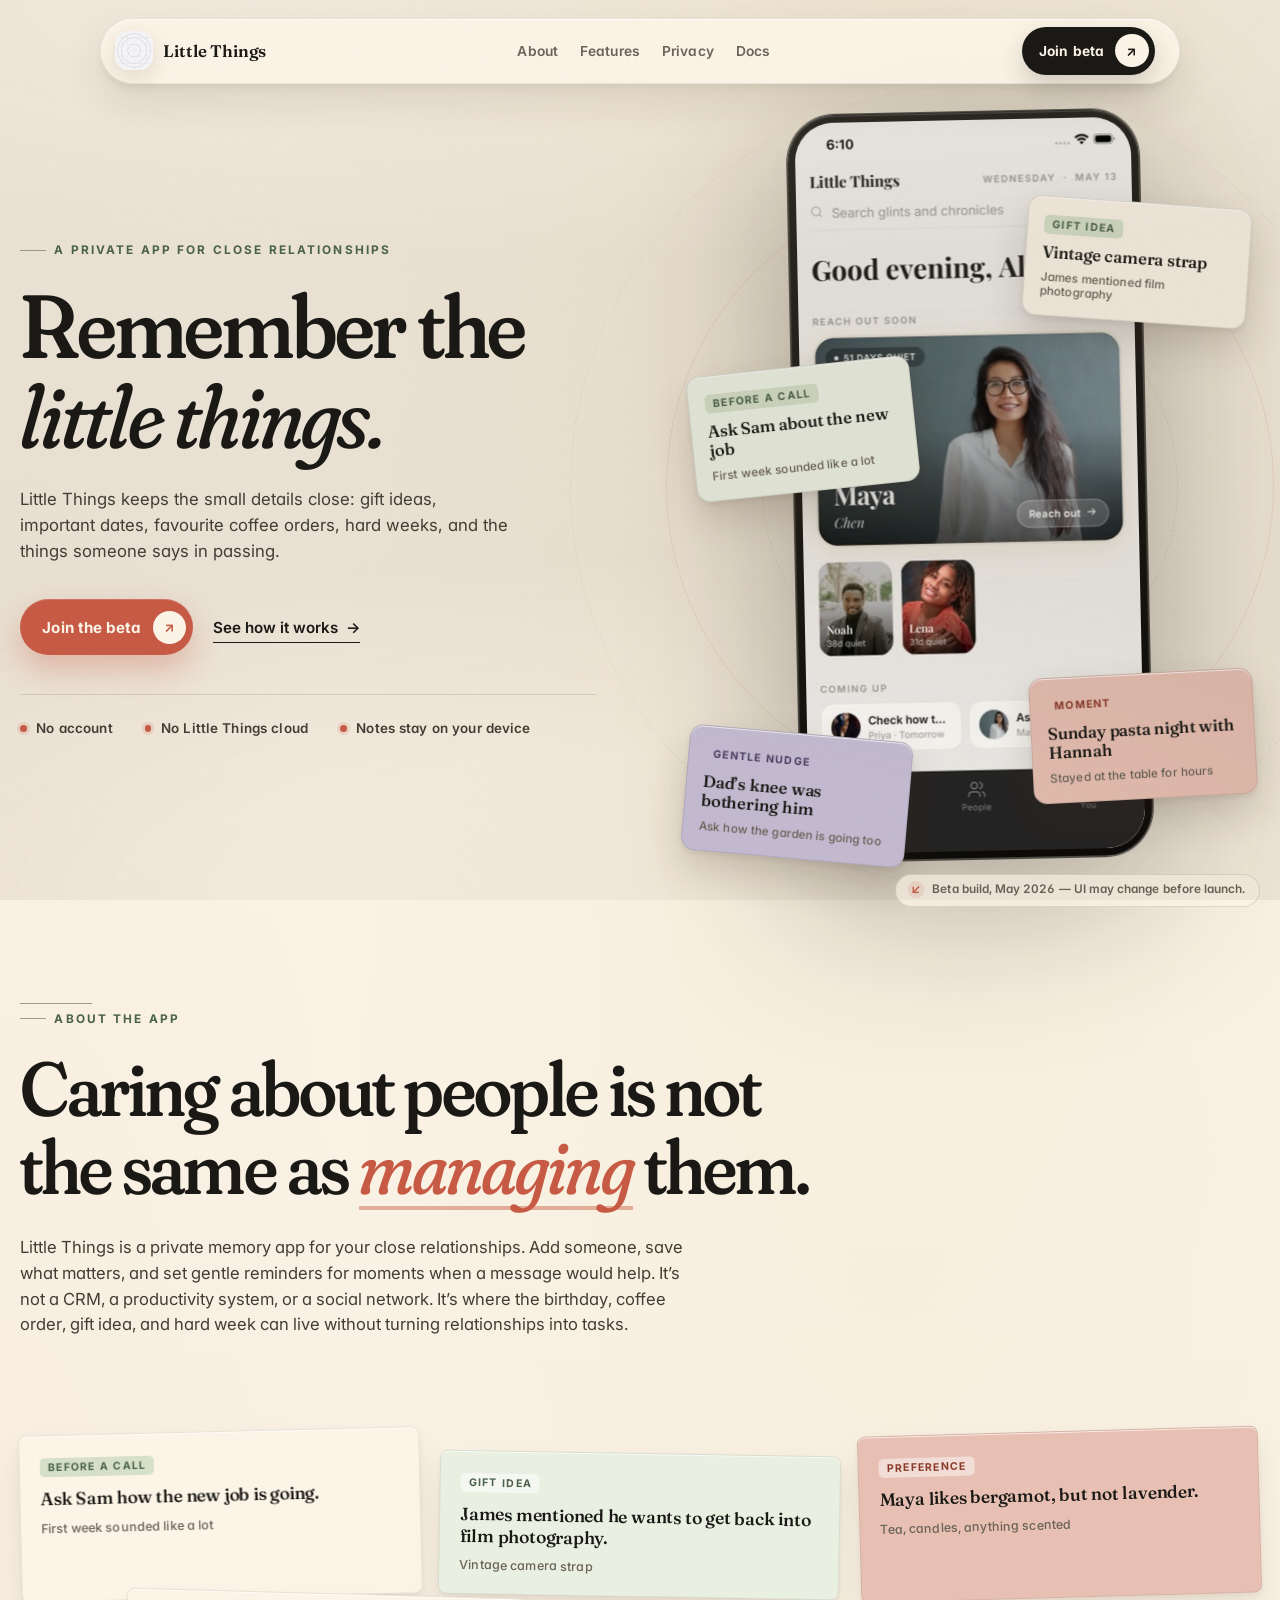
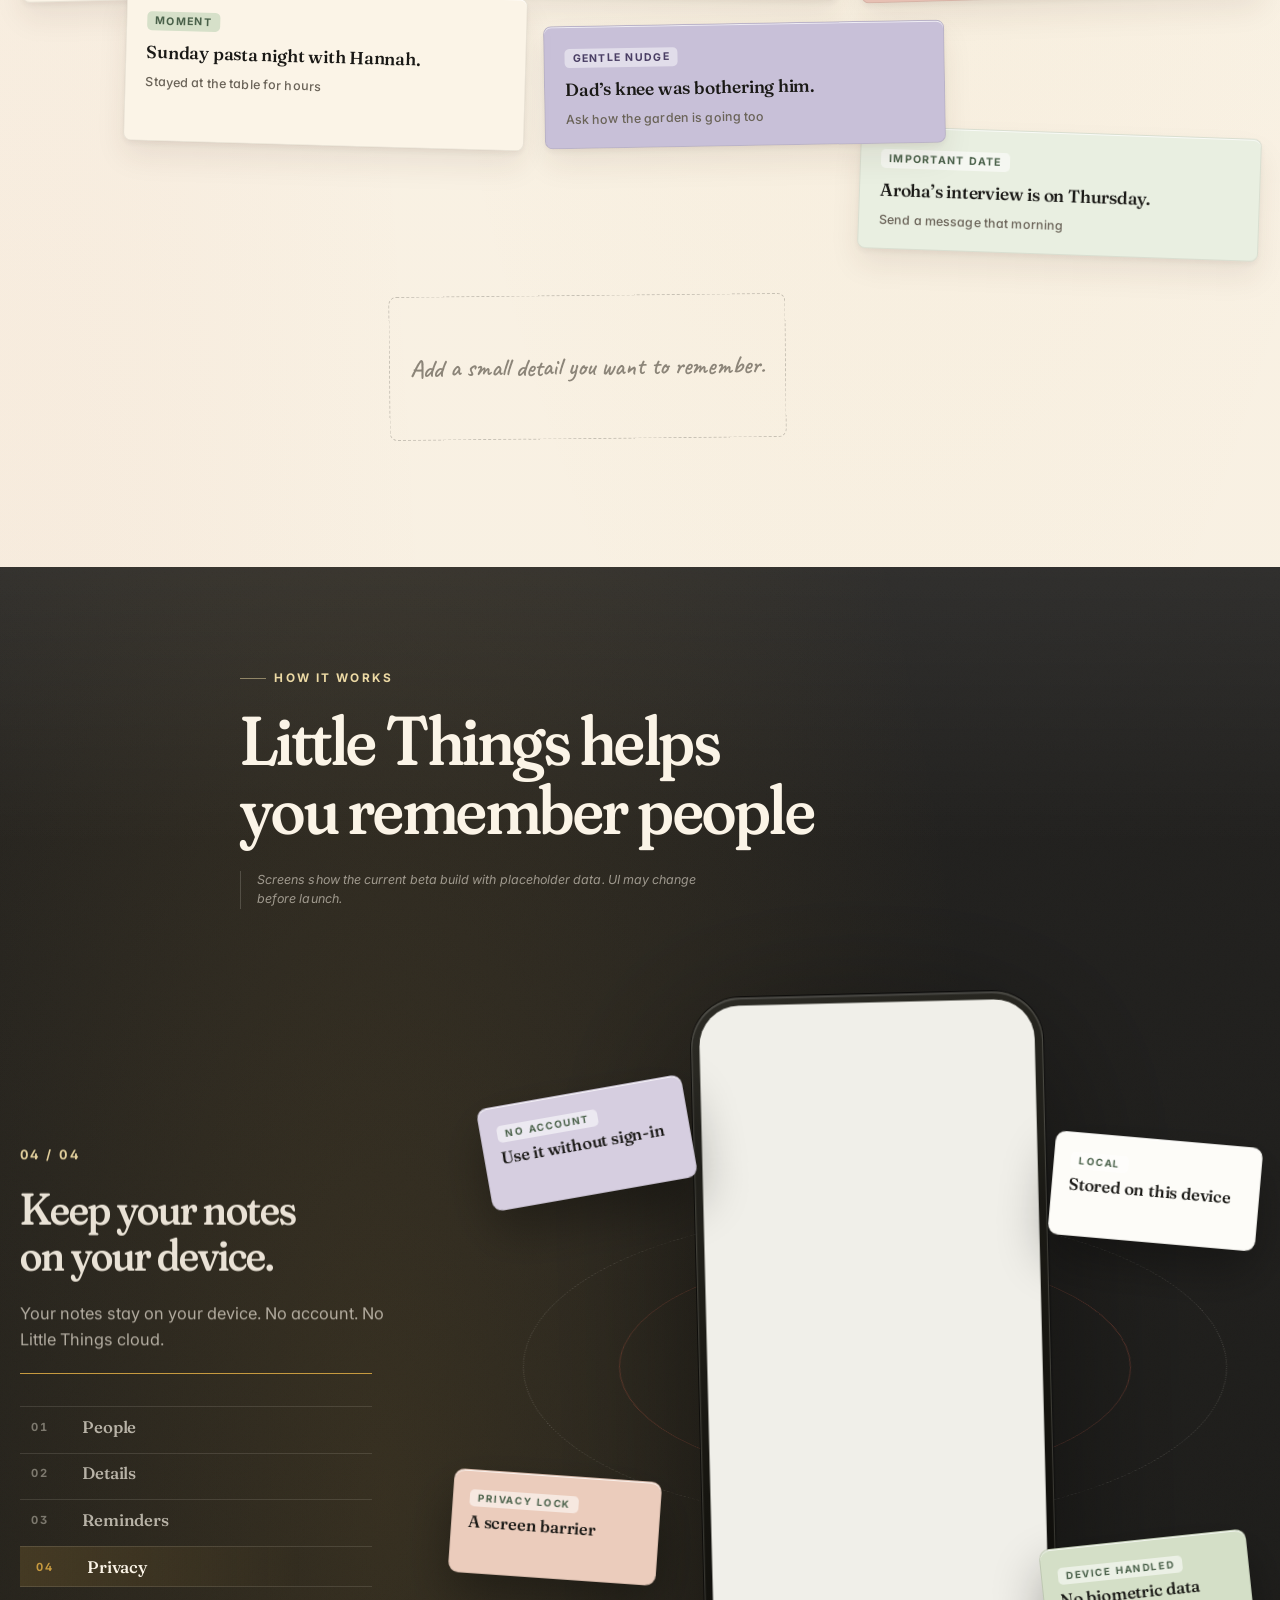
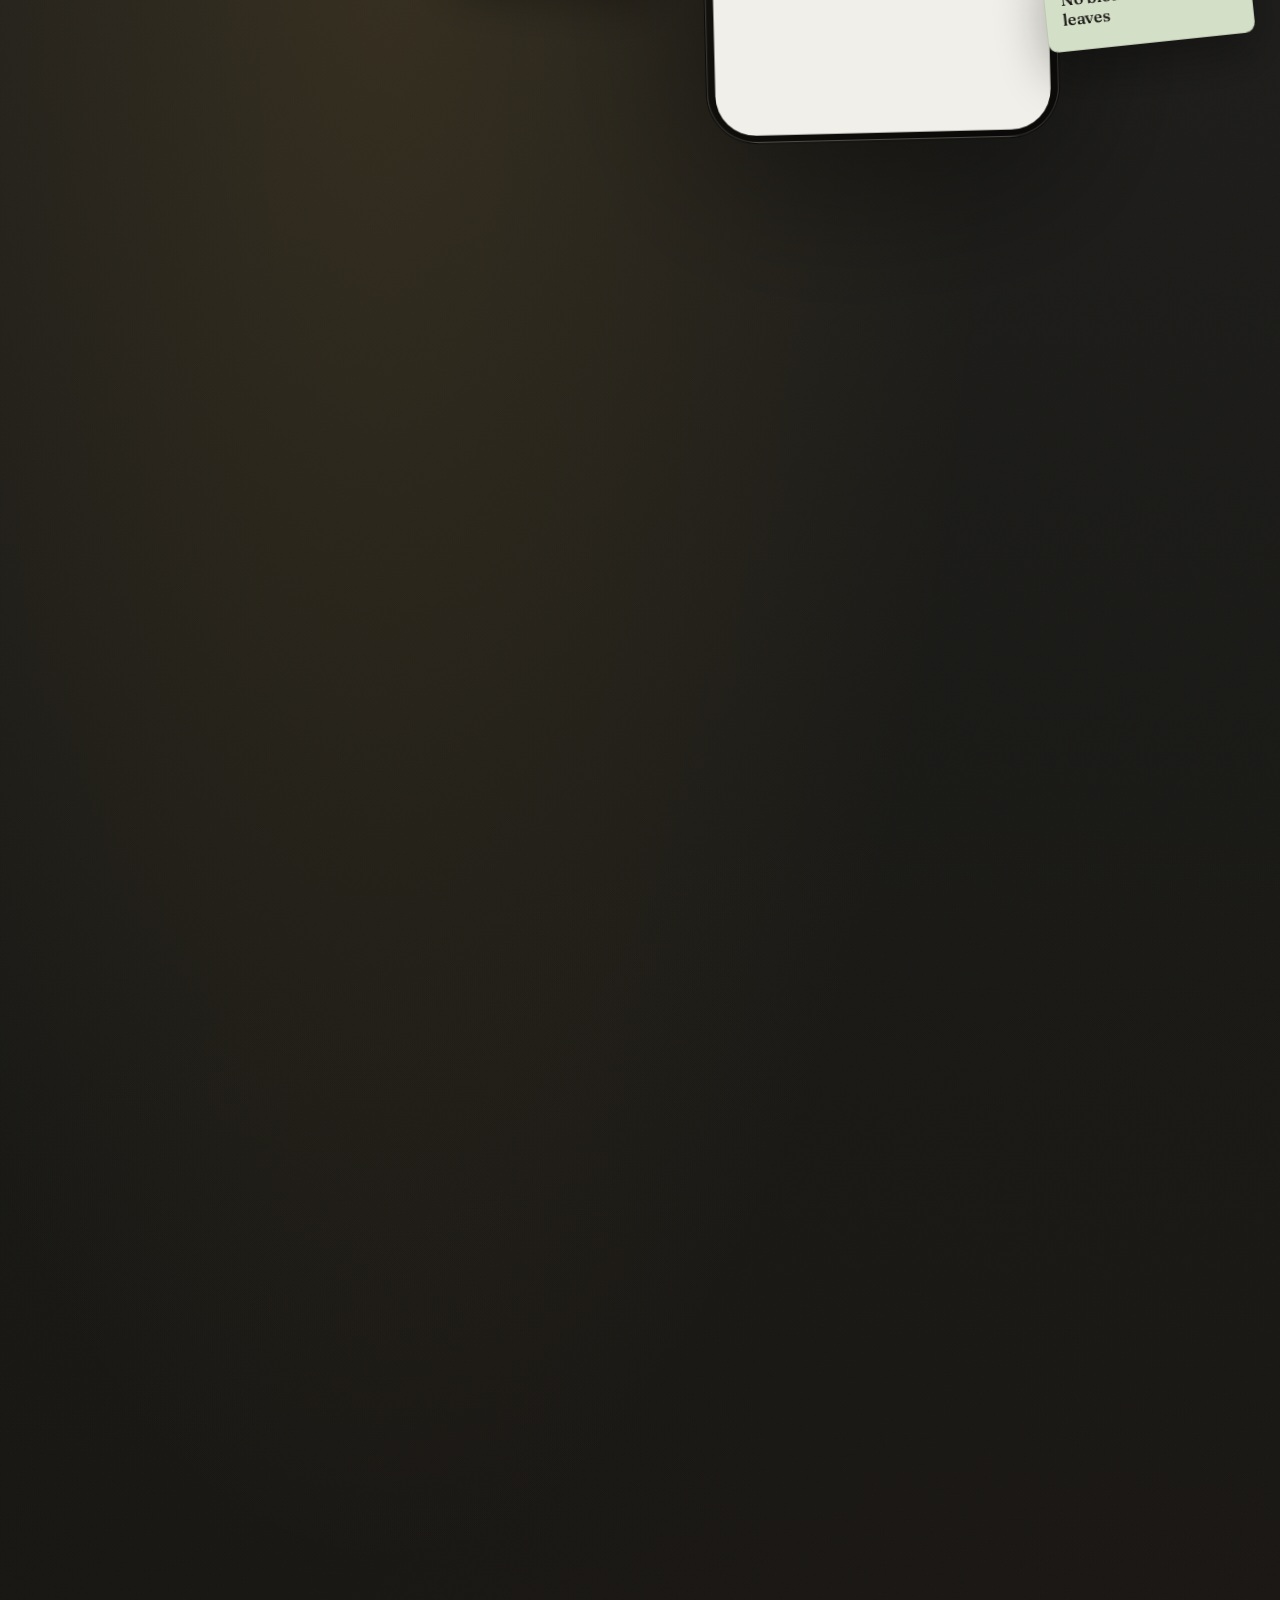
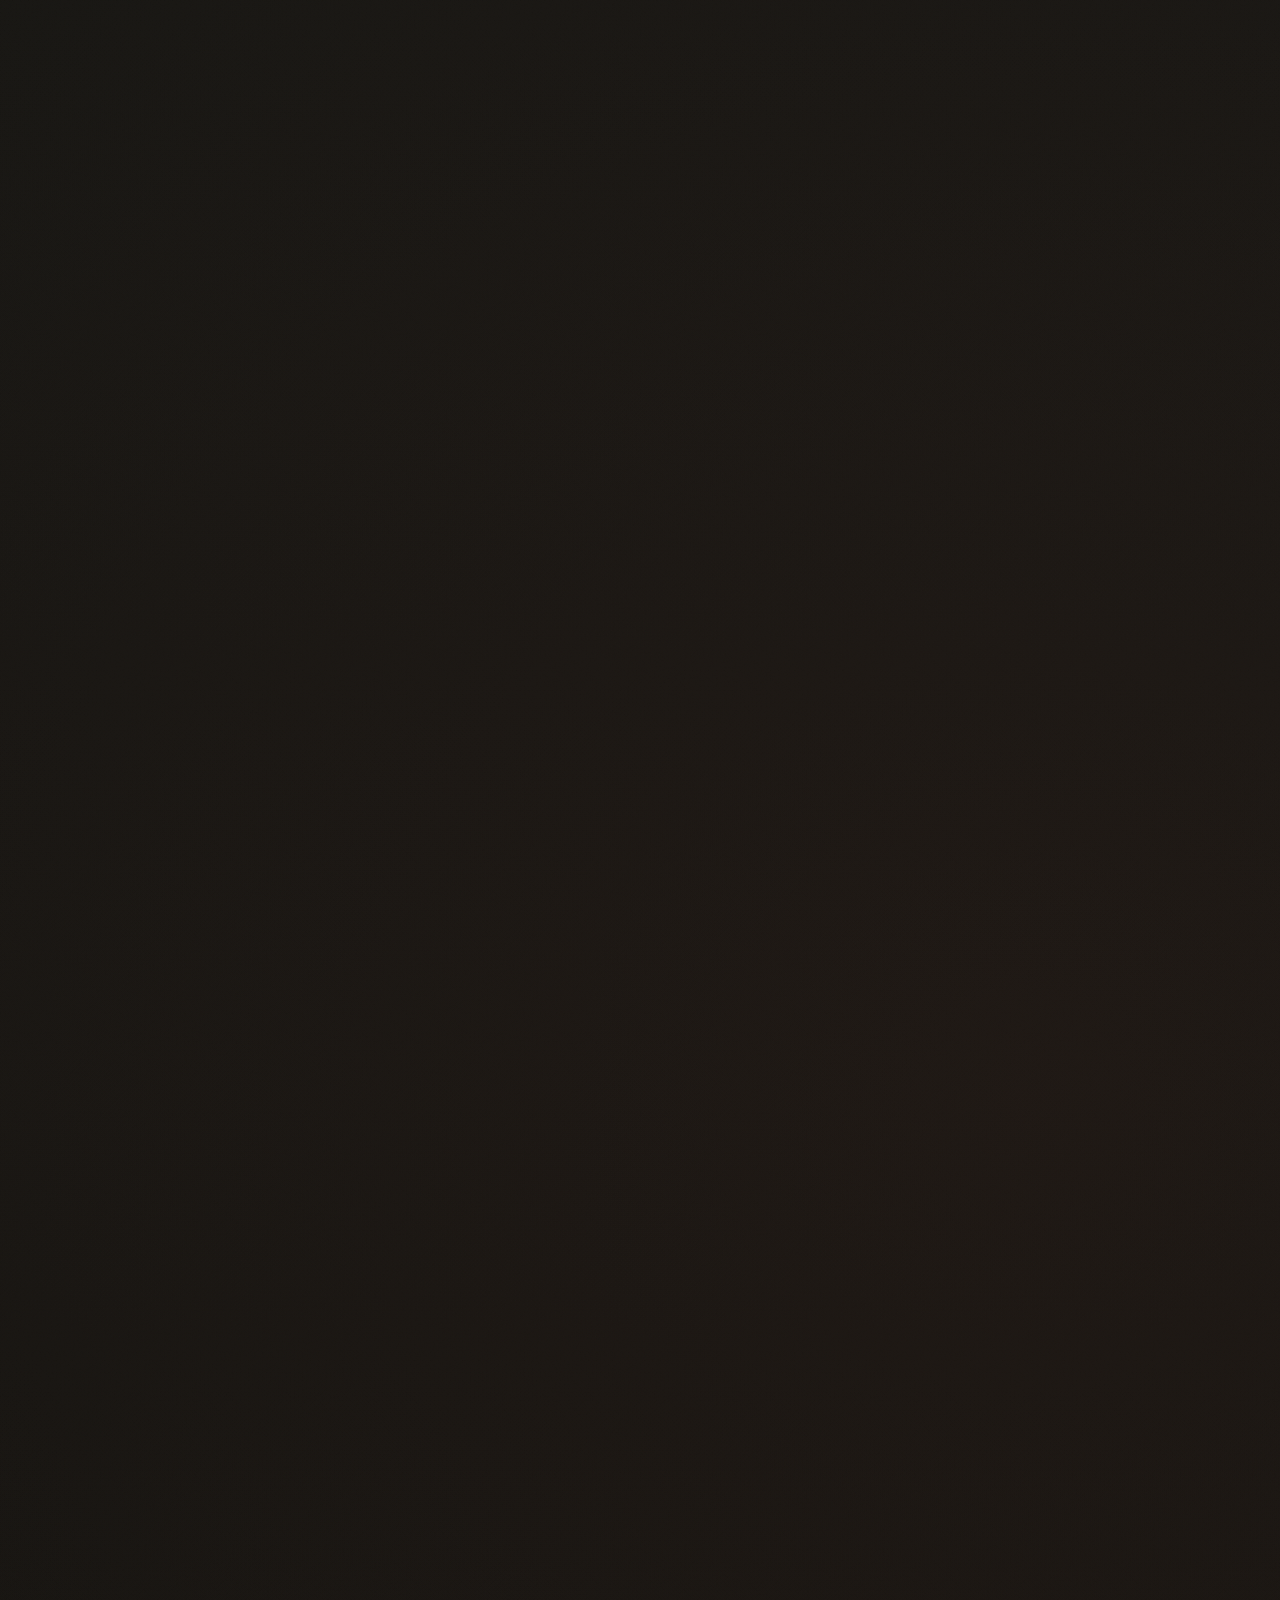
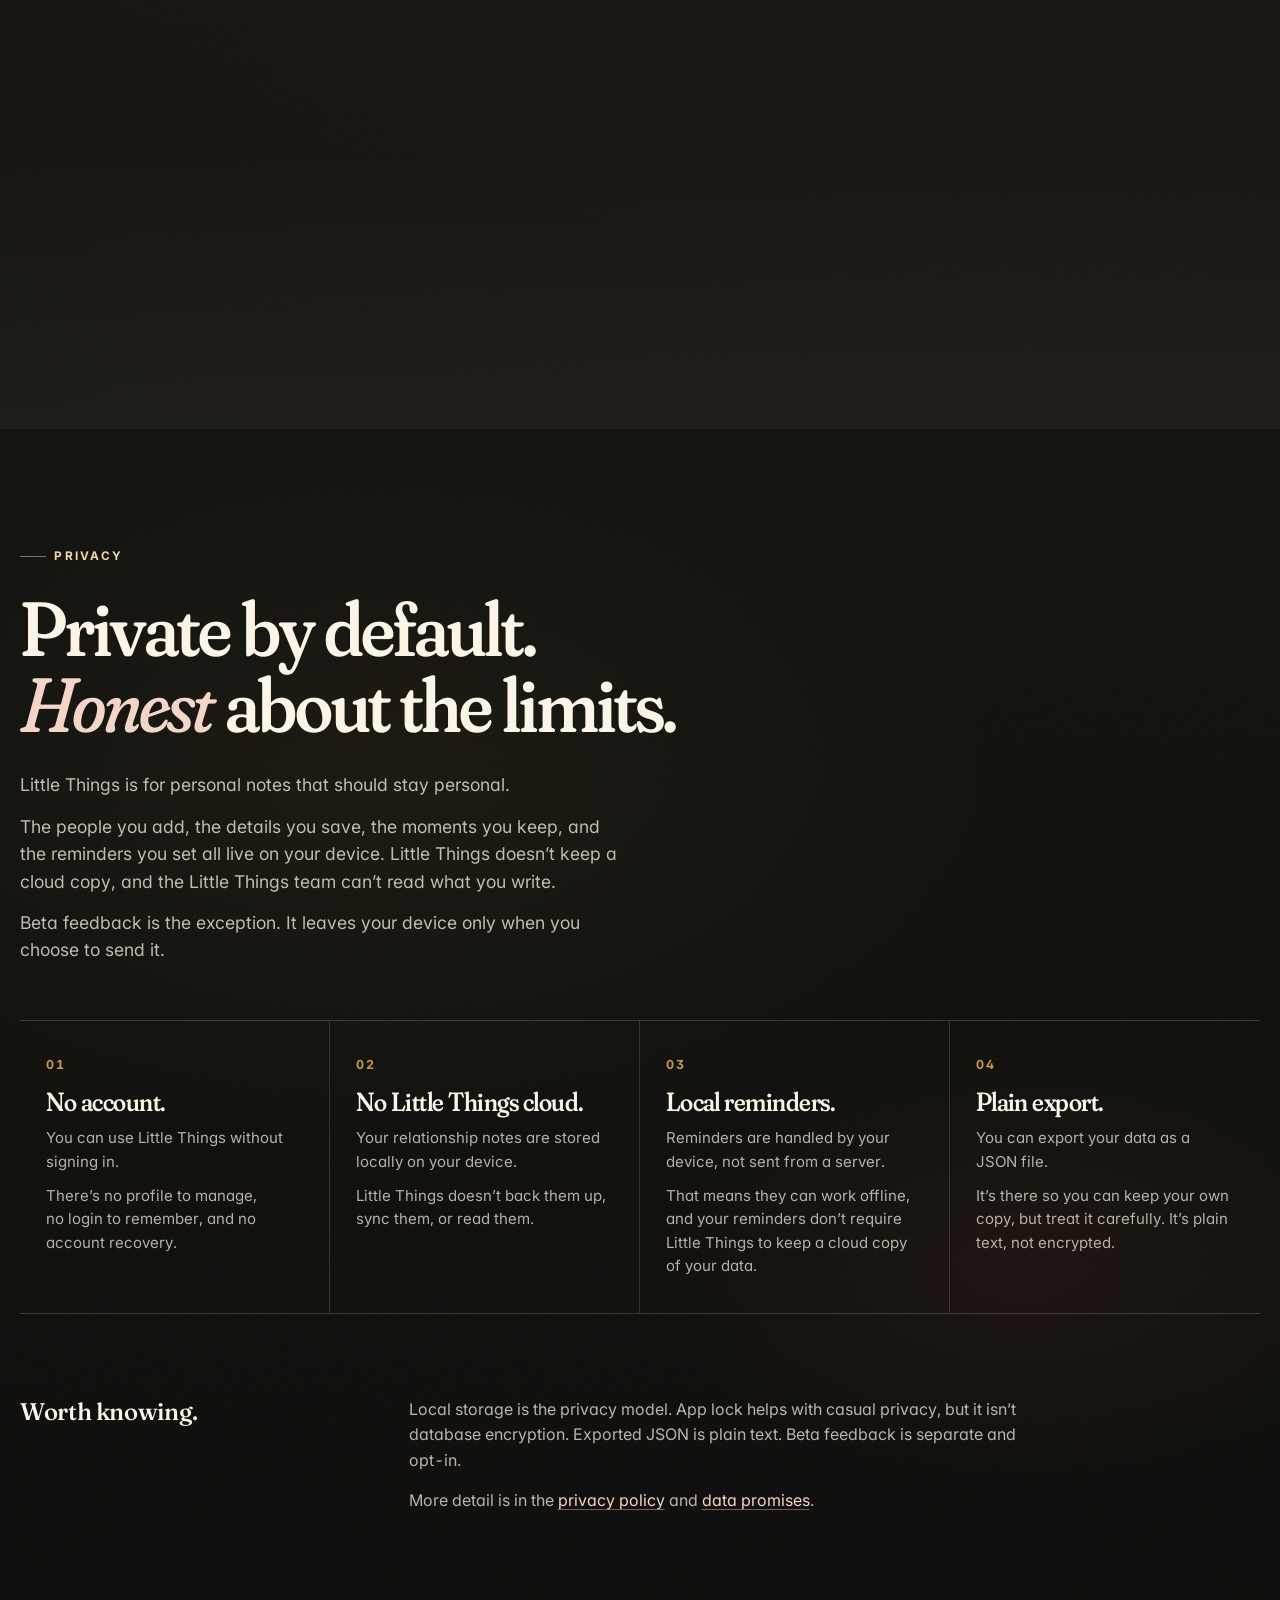
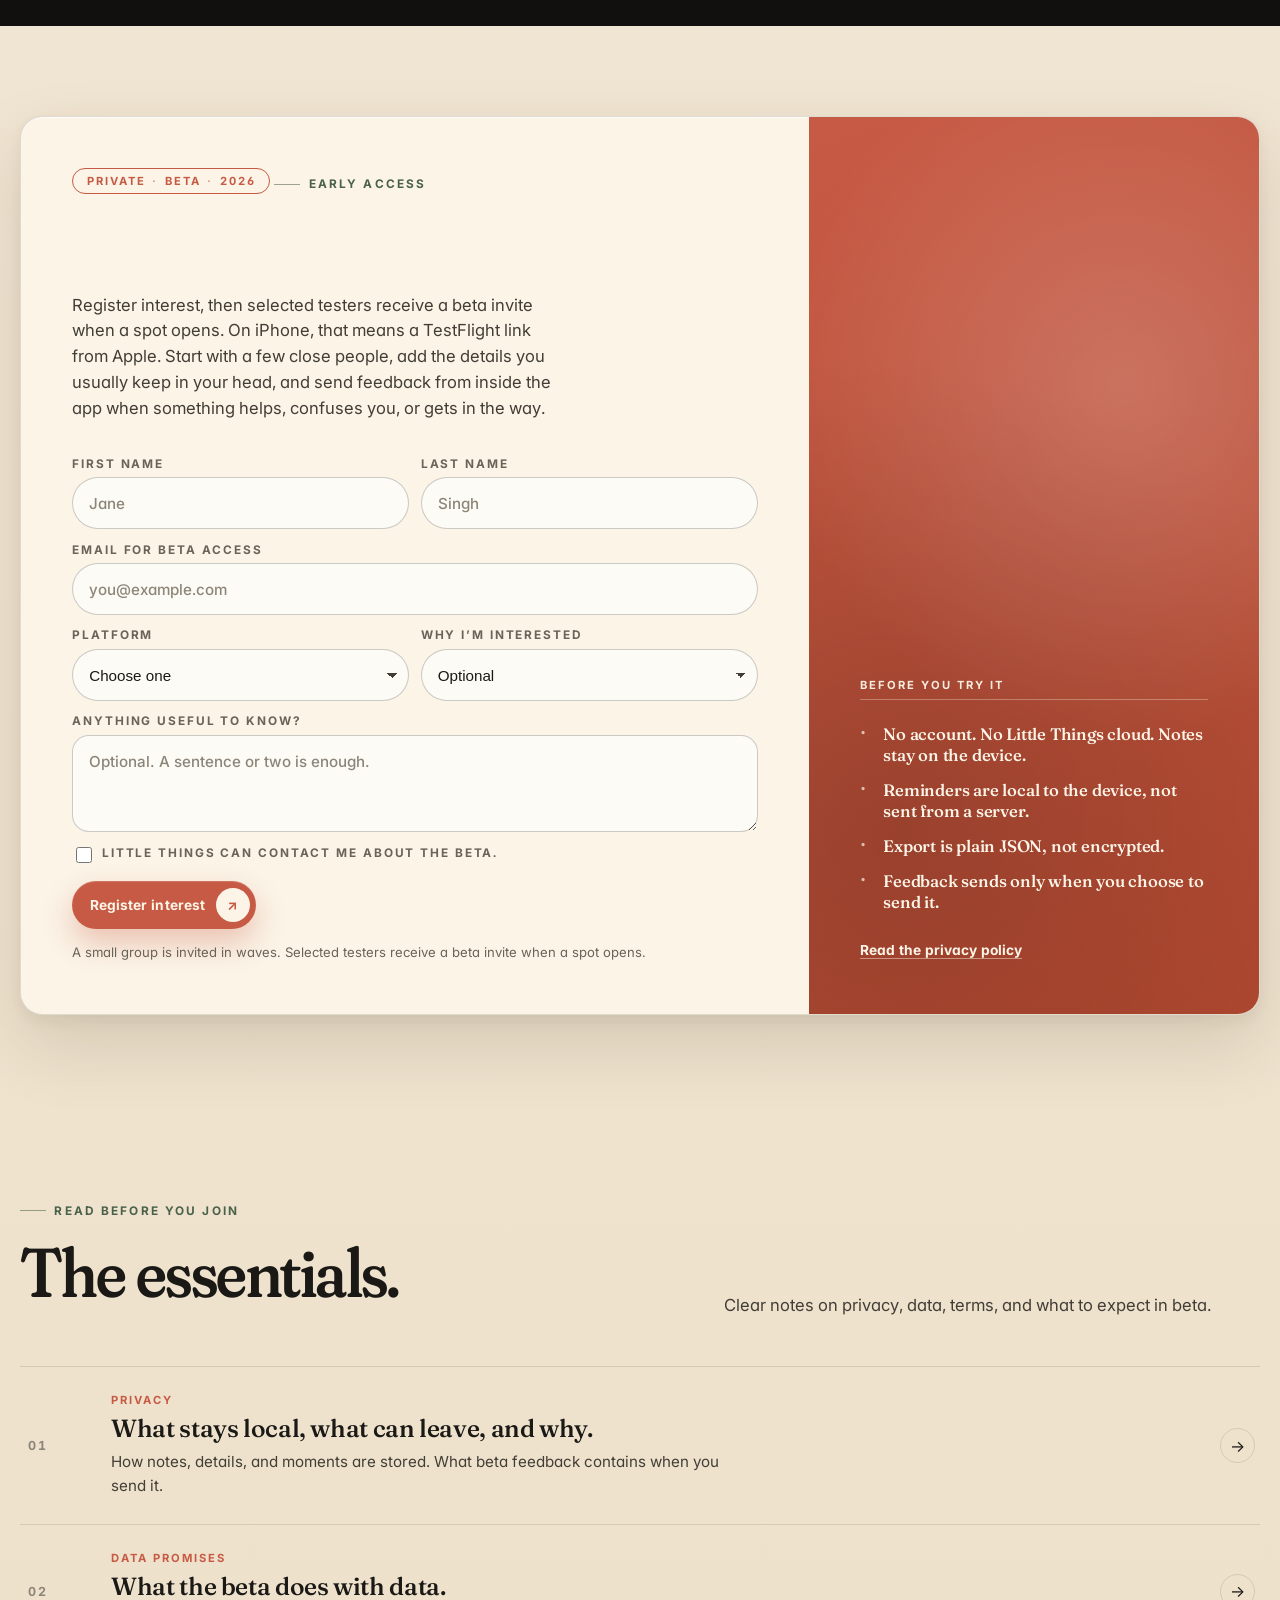
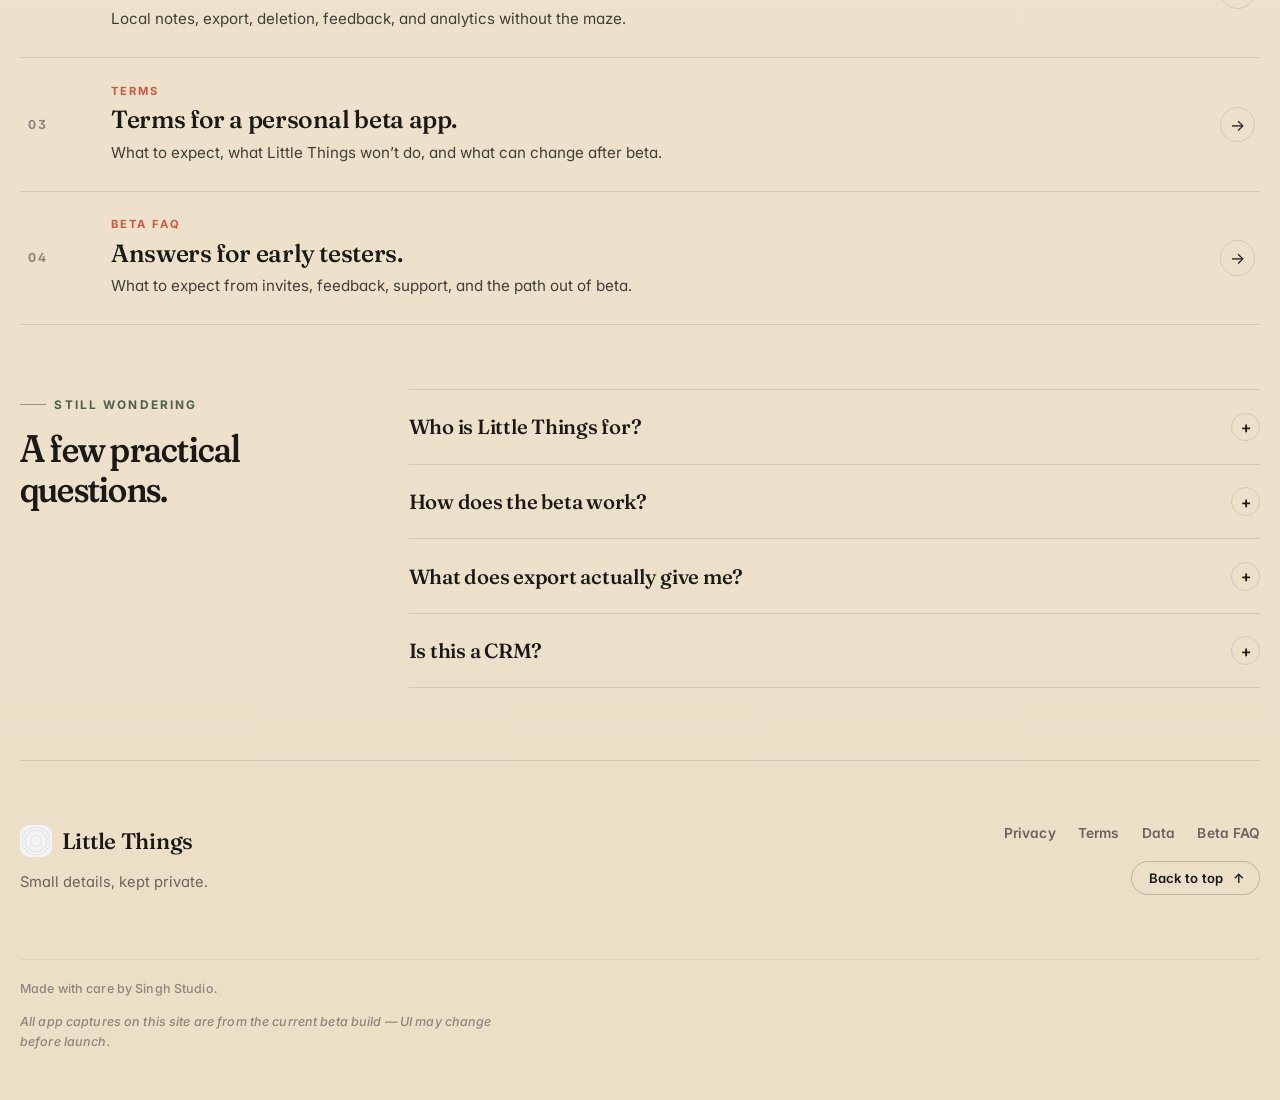
==== commit a814be2b: "Tighten nav scroll behavior" ====
--- a/index.html
+++ b/index.html
@@ -6,13 +6,13 @@
     <title>Little Things — Remember the little things</title>
     <meta
       name="description"
-      content="An app to help you remember the little things that make people feel seen. Add people, save details, set reminders, and keep notes on your device."
+      content="Little Things helps you remember small details about people you care about. Add people, save notes, set reminders, and keep everything on your device."
     />
     <meta name="theme-color" content="#F4EBDC" />
     <meta property="og:title" content="Little Things" />
     <meta
       property="og:description"
-      content="An app to help you remember the little things that make people feel seen."
+      content="A private app for small details, gentle reminders, and people who matter."
     />
     <meta property="og:type" content="website" />
     <link rel="icon" href="./assets/favicon.png" />
@@ -30,7 +30,7 @@
         "name": "Little Things",
         "applicationCategory": "LifestyleApplication",
         "operatingSystem": "iOS",
-        "description": "An app to help you remember the little things that make people feel seen: notes, moments, gift ideas, and reminders about people you care about."
+        "description": "A private app for small details, gentle reminders, and people who matter."
       }
     </script>
   </head>
@@ -73,20 +73,25 @@
       </nav>
     </div>
 
+    <a class="back-to-top" href="#top" aria-label="Back to top" aria-hidden="true" tabindex="-1" data-back-to-top>
+      <span>Top</span>
+      <i aria-hidden="true">&uarr;</i>
+    </a>
+
     <main id="main">
       <!-- =============================== HERO =============================== -->
       <section class="hero" id="top" aria-labelledby="hero-title">
         <div class="hero-grid">
           <div class="hero-copy">
-            <p class="eyebrow"><i aria-hidden="true"></i><span>An app for the little things that make people feel seen</span></p>
+            <p class="eyebrow"><i aria-hidden="true"></i><span>A private app for close relationships</span></p>
             <h1 id="hero-title" data-split-heading>
               <span class="line">Remember the</span>
               <span class="line"><em>little things.</em></span>
             </h1>
             <p class="hero-lede">
-              Little Things helps you remember the details that make people feel
-              seen: the gift idea, the important date, the favourite coffee, the
-              hard week, or the thing someone mentioned once and hoped you&rsquo;d remember.
+              Little Things keeps the small details close: gift ideas, important
+              dates, favourite coffee orders, hard weeks, and the things someone
+              says in passing.
             </p>
             <div class="hero-actions">
               <a class="primary-action magnetic" href="#beta">
@@ -125,7 +130,7 @@
             <article class="orbit-card orbit-card-3" data-float-card style="--drift-delay: -6.7s;">
               <span class="card-tag tag-rose">Moment</span>
               <strong>Sunday pasta night with Hannah</strong>
-              <span class="card-meta">Laughed until dessert went cold</span>
+              <span class="card-meta">Stayed at the table for hours</span>
             </article>
             <article class="orbit-card orbit-card-4" data-float-card style="--drift-delay: -10s;">
               <span class="card-tag tag-lavender">Gentle nudge</span>
@@ -163,11 +168,10 @@
         </h2>
         <p class="manifesto-lede">
           Little Things is a private memory app for your close relationships.
-          Add someone you care about, save the details you want to remember, and
-          set gentle reminders for moments that matter. It&rsquo;s not a CRM, a
-          productivity system, or a social network. It&rsquo;s a simple place for the
-          human details that usually end up scattered across your notes app,
-          calendar, messages, or memory.
+          Add someone, save what matters, and set gentle reminders for moments
+          when a message would help. It&rsquo;s not a CRM, a productivity system, or a
+          social network. It&rsquo;s where the birthday, coffee order, gift idea, and
+          hard week can live without turning relationships into tasks.
         </p>
 
         <div class="examples-board" aria-hidden="false">
@@ -184,12 +188,12 @@
           <article class="memory paper-card card-tilt-c card-rose">
             <span class="card-tag">Preference</span>
             <strong>Maya likes bergamot, but not lavender.</strong>
-            <span class="card-meta">Good to know for gifts</span>
+            <span class="card-meta">Tea, candles, anything scented</span>
           </article>
           <article class="memory paper-card card-tilt-d">
             <span class="card-tag">Moment</span>
             <strong>Sunday pasta night with Hannah.</strong>
-            <span class="card-meta">Laughed until dessert went cold</span>
+            <span class="card-meta">Stayed at the table for hours</span>
           </article>
           <article class="memory paper-card card-tilt-e card-lavender">
             <span class="card-tag">Gentle nudge</span>
@@ -224,7 +228,7 @@
           <div class="story-pin">
             <aside class="story-side" aria-live="polite">
               <span class="story-count" data-orbit-count>01 / 04</span>
-              <h3 class="story-heading" data-orbit-heading>Start with the people who matter.</h3>
+              <h3 class="story-heading" data-orbit-heading>Start with a few close people.</h3>
               <p class="story-body" data-orbit-copy>
                 Keep a private list of the people you want to remember with more care.
               </p>
@@ -287,8 +291,7 @@
             <span><em>Honest</em> about the limits.</span>
           </h2>
           <p class="privacy-lede">
-            Little Things is for notes you wouldn&rsquo;t want sitting in someone
-            else&rsquo;s cloud.
+            Little Things is for personal notes that should stay personal.
           </p>
           <p class="privacy-lede">
             The people you add, the details you save, the moments you keep, and
@@ -296,8 +299,8 @@
             keep a cloud copy, and the Little Things team can&rsquo;t read what you write.
           </p>
           <p class="privacy-lede">
-            The only exception is beta feedback, and that only leaves your device
-            when you choose to send it.
+            Beta feedback is the exception. It leaves your device only when you
+            choose to send it.
           </p>
 
           <div class="privacy-grid">
@@ -328,14 +331,12 @@
           </div>
 
           <div class="privacy-caveat">
-            <strong>Privacy limits, plainly.</strong>
+            <strong>Worth knowing.</strong>
             <div class="privacy-caveat-copy">
               <p>
-                Little Things protects privacy by keeping notes local, not by
-                promising encryption everywhere. App lock is a casual screen
-                barrier, not database encryption. Beta feedback is separate and
-                opt-in; when sent, the feedback text and limited app context go
-                to the Little Things team to help improve the beta.
+                Local storage is the privacy model. App lock helps with casual
+                privacy, but it isn&rsquo;t database encryption. Exported JSON is
+                plain text. Beta feedback is separate and opt-in.
               </p>
               <p>
                 More detail is in the
@@ -363,11 +364,11 @@
               Try the beta version.
             </h2>
             <p class="beta-lede">
-              Register interest, then screened testers receive a beta invite
-              when a spot opens. For iPhone, that means a TestFlight link from
-              Apple. Start with a few people who matter, add the details you
-              usually try to keep in your head, and send feedback from inside
-              the app when something feels useful, unclear, or too much.
+              Register interest, then selected testers receive a beta invite
+              when a spot opens. On iPhone, that means a TestFlight link from
+              Apple. Start with a few close people, add the details you
+              usually keep in your head, and send feedback from inside the app
+              when something helps, confuses you, or gets in the way.
             </p>
             <form class="beta-form" id="beta-form" novalidate>
               <div class="beta-name-grid">
@@ -423,7 +424,7 @@
                 <i aria-hidden="true">&nearr;</i>
               </button>
               <p id="beta-message" class="form-message" role="status">
-                Small group, human-reviewed. A beta invite will be sent if a spot opens.
+                A small group is invited in waves. Selected testers receive a beta invite when a spot opens.
               </p>
             </form>
           </div>
@@ -448,12 +449,11 @@
           <div>
             <p class="eyebrow"><i aria-hidden="true"></i><span>Read before you join</span></p>
             <h2 id="docs-title">
-              The plain answers.
+              The essentials.
             </h2>
           </div>
           <p class="section-lede section-lede-right">
-            Short, plain-language docs covering privacy, data, terms, and beta
-            expectations.
+            Clear notes on privacy, data, terms, and what to expect in beta.
           </p>
         </header>
 
@@ -471,8 +471,8 @@
             <span class="doc-num">02</span>
             <div class="doc-meta">
               <span class="doc-tag">Data promises</span>
-              <strong>Clear promises for the beta.</strong>
-              <p>Local notes, export, deletion, feedback, and analytics in plain language.</p>
+              <strong>What the beta does with data.</strong>
+              <p>Local notes, export, deletion, feedback, and analytics without the maze.</p>
             </div>
             <span class="doc-arrow" aria-hidden="true">&rarr;</span>
           </a>
@@ -480,7 +480,7 @@
             <span class="doc-num">03</span>
             <div class="doc-meta">
               <span class="doc-tag">Terms</span>
-              <strong>Plain terms for a personal beta app.</strong>
+              <strong>Terms for a personal beta app.</strong>
               <p>What to expect, what Little Things won&rsquo;t do, and what can change after beta.</p>
             </div>
             <span class="doc-arrow" aria-hidden="true">&rarr;</span>
@@ -499,16 +499,16 @@
         <div class="faq">
           <div class="faq-head">
             <p class="quiet-line"><i aria-hidden="true"></i><span>Still wondering</span></p>
-            <h3>Four useful beta questions.</h3>
+            <h3>A few practical questions.</h3>
           </div>
           <div class="faq-list">
             <details>
-              <summary>Who is Little Things actually for?<i aria-hidden="true">+</i></summary>
-              <p>People who want to remember birthdays, preferences, gift ideas, life updates, and the small things friends, family, partners, or a close circle mention in passing. Personal memory software, not a work tool.</p>
+              <summary>Who is Little Things for?<i aria-hidden="true">+</i></summary>
+              <p>People who want to remember birthdays, preferences, gift ideas, life updates, and the small things friends, family, partners, or a close circle mention in passing. It&rsquo;s for personal memory, not work.</p>
             </details>
             <details>
               <summary>How does the beta work?<i aria-hidden="true">+</i></summary>
-              <p>Register interest, get an invite when a spot opens, try the beta with a small circle, and send feedback when something feels useful, unclear, or too much. The tester group is intentionally small.</p>
+              <p>Register interest, get an invite when a spot opens, try the beta with a small circle, and send feedback when something helps, confuses you, or gets in the way. The tester group is intentionally small.</p>
             </details>
             <details>
               <summary>What does export actually give me?<i aria-hidden="true">+</i></summary>
@@ -529,7 +529,7 @@
           <img src="./assets/icon.png" alt="" aria-hidden="true" />
           <span>Little Things</span>
         </a>
-        <p>An app to help you remember the little things that make people feel seen.</p>
+        <p>Small details, kept private.</p>
       </div>
       <div class="footer-links">
         <nav aria-label="Footer links">
--- a/styles.css
+++ b/styles.css
@@ -273,7 +273,7 @@
   width: min(calc(100% - 1.6rem), 1080px);
   min-height: 4.1rem;
   padding: 0.5rem 0.5rem 0.5rem 0.85rem;
-  background: rgba(251, 244, 231, 0.78);
+  background: rgba(251, 244, 231, 0.96);
   border: 1px solid rgba(26, 25, 22, 0.07);
   border-radius: 999px;
   box-shadow:
@@ -287,7 +287,8 @@
     min-height 520ms var(--ease-heavy),
     padding 520ms var(--ease-heavy),
     background 520ms var(--ease-heavy),
-    box-shadow 520ms var(--ease-heavy);
+    box-shadow 520ms var(--ease-heavy),
+    gap 520ms var(--ease-heavy);
 }
 
 .brand-mark {
@@ -301,6 +302,9 @@
   letter-spacing: -0.01em;
   text-decoration: none;
   white-space: nowrap;
+  transition:
+    gap 520ms var(--ease-heavy),
+    font-size 520ms var(--ease-heavy);
 }
 
 .brand-mark img {
@@ -328,7 +332,9 @@
   font-size: 0.86rem;
   font-weight: 600;
   letter-spacing: 0.005em;
-  transition: color 360ms var(--ease-heavy);
+  transition:
+    color 360ms var(--ease-heavy),
+    font-size 520ms var(--ease-heavy);
 }
 
 .desktop-links a::after {
@@ -364,28 +370,46 @@
 
 @media (min-width: 821px) {
   .site-nav.is-compact {
-    width: min(calc(100% - 1.6rem), 820px);
-    min-height: 3.55rem;
-    padding: 0.38rem 0.42rem 0.38rem 0.72rem;
-    background: rgba(251, 244, 231, 0.9);
+    gap: 0.72rem;
+    width: min(calc(100% - 1.6rem), 680px);
+    min-height: 3.08rem;
+    padding: 0.28rem 0.32rem 0.28rem 0.58rem;
+    background: rgba(251, 244, 231, 0.98);
     box-shadow:
       0 1px 1px rgba(255, 255, 255, 0.74) inset,
       0 14px 28px rgba(60, 40, 20, 0.1),
       0 3px 6px rgba(60, 40, 20, 0.04);
   }
 
+  .site-nav.is-compact .brand-mark {
+    gap: 0.5rem;
+    font-size: 0.96rem;
+  }
+
   .site-nav.is-compact .brand-mark img {
-    width: 2.05rem;
-    height: 2.05rem;
-    border-radius: 0.7rem;
+    width: 1.78rem;
+    height: 1.78rem;
+    border-radius: 0.58rem;
   }
 
   .site-nav.is-compact .desktop-links {
-    gap: 1rem;
+    gap: 0.72rem;
+  }
+
+  .site-nav.is-compact .desktop-links a {
+    font-size: 0.78rem;
   }
 
   .site-nav.is-compact .nav-button {
-    min-height: 2.65rem;
+    min-height: 2.3rem;
+    padding: 0.24rem 0.28rem 0.24rem 0.78rem;
+    font-size: 0.78rem;
+  }
+
+  .site-nav.is-compact .nav-button i {
+    width: 1.72rem;
+    height: 1.72rem;
+    font-size: 0.76rem;
   }
 }
 
@@ -576,6 +600,69 @@
 .menu-overlay.is-open a:nth-child(4) { transition-delay: 180ms; }
 .menu-overlay.is-open a:nth-child(5) { transition-delay: 240ms; }
 
+.back-to-top {
+  position: fixed;
+  right: clamp(1rem, 2.4vw, 2rem);
+  bottom: clamp(1rem, 2.4vw, 2rem);
+  z-index: calc(var(--nav-z) - 1);
+  display: inline-flex;
+  align-items: center;
+  gap: 0.55rem;
+  min-height: 2.9rem;
+  padding: 0.42rem 0.48rem 0.42rem 0.95rem;
+  color: var(--paper-soft);
+  background: rgba(26, 25, 22, 0.92);
+  border: 1px solid rgba(251, 244, 231, 0.18);
+  border-radius: 999px;
+  box-shadow:
+    0 18px 38px rgba(26, 25, 22, 0.22),
+    0 3px 8px rgba(26, 25, 22, 0.12);
+  font-size: 0.82rem;
+  font-weight: 700;
+  letter-spacing: 0.005em;
+  text-decoration: none;
+  opacity: 0;
+  pointer-events: none;
+  transform: translateY(0.8rem) scale(0.96);
+  transition:
+    opacity 360ms var(--ease-heavy),
+    transform 360ms var(--ease-heavy),
+    background 320ms var(--ease-heavy);
+}
+
+.back-to-top i {
+  display: grid;
+  width: 2rem;
+  height: 2rem;
+  place-items: center;
+  color: var(--ink);
+  background: var(--paper-soft);
+  border-radius: 999px;
+  font-style: normal;
+  line-height: 1;
+}
+
+.back-to-top.is-visible {
+  opacity: 1;
+  pointer-events: auto;
+  transform: translateY(0) scale(1);
+}
+
+.back-to-top:hover,
+.back-to-top:focus-visible {
+  background: var(--terracotta);
+}
+
+.back-to-top:focus-visible {
+  outline: 2px solid var(--gold);
+  outline-offset: 0.25rem;
+}
+
+body.menu-open .back-to-top {
+  opacity: 0;
+  pointer-events: none;
+}
+
 /* =====================================  shared atoms  ===================================== */
 
 .eyebrow,
@@ -924,15 +1011,15 @@
 }
 
 .orbit-card-1 {
-  top: 6%;
-  right: 0.3rem;
+  top: 12%;
+  right: 0.7rem;
   --ox: 0; --oy: 0; --rot: 4deg;
   background: var(--paper-soft);
 }
 
 .orbit-card-2 {
-  top: 28%;
-  left: 0.3rem;
+  top: 34%;
+  left: 0.7rem;
   --ox: 0; --oy: 0; --rot: -6deg;
   background: #eef3e5;
 }
@@ -3448,8 +3535,8 @@
     width: clamp(11.5rem, 22vw, 13rem);
   }
 
-  .orbit-card-1 { top: 5%; right: 1.5rem; }
-  .orbit-card-2 { top: 26%; left: 1.5rem; }
+  .orbit-card-1 { top: 10%; right: 1.5rem; }
+  .orbit-card-2 { top: 31%; left: 1.5rem; }
   .orbit-card-3 { bottom: 8%; right: 1.5rem; }
   .orbit-card-4 { bottom: 1%; left: 1.5rem; }
 
@@ -3536,6 +3623,14 @@
     width: 2.1rem;
     height: 2.1rem;
     border-radius: 0.7rem;
+  }
+
+  .back-to-top {
+    right: 0.85rem;
+    bottom: 0.85rem;
+    min-height: 2.75rem;
+    padding-left: 0.82rem;
+    font-size: 0.78rem;
   }
 
   h1 {
@@ -3602,8 +3697,8 @@
     font-size: 0.64rem;
   }
 
-  .orbit-card-1 { top: 4%; right: 0.8rem; }
-  .orbit-card-2 { top: 22%; left: 0.8rem; }
+  .orbit-card-1 { top: 8%; right: 0.8rem; }
+  .orbit-card-2 { top: 27%; left: 0.8rem; }
   .orbit-card-3 { right: 0.8rem; bottom: 16%; }
   .orbit-card-4 { left: 0.8rem; bottom: 2rem; }
 
@@ -3837,6 +3932,19 @@
 }
 
 @media (max-width: 500px) {
+  .back-to-top {
+    padding: 0.42rem;
+  }
+
+  .back-to-top span {
+    position: absolute;
+    width: 1px;
+    height: 1px;
+    overflow: hidden;
+    clip: rect(0 0 0 0);
+    white-space: nowrap;
+  }
+
   .hero-stage {
     width: 100%;
     min-height: 28rem;
@@ -3862,8 +3970,8 @@
     padding: 0.58rem 0.64rem 0.66rem;
   }
 
-  .orbit-card-1 { top: 0.7rem; right: 0.65rem; }
-  .orbit-card-2 { top: 5rem; left: 0.65rem; }
+  .orbit-card-1 { top: 1.4rem; right: 0.65rem; }
+  .orbit-card-2 { top: 6.1rem; left: 0.65rem; }
   .orbit-card-3 { right: 0.65rem; bottom: 5.2rem; }
   .orbit-card-4 { left: 0.65rem; bottom: 0.7rem; }
 
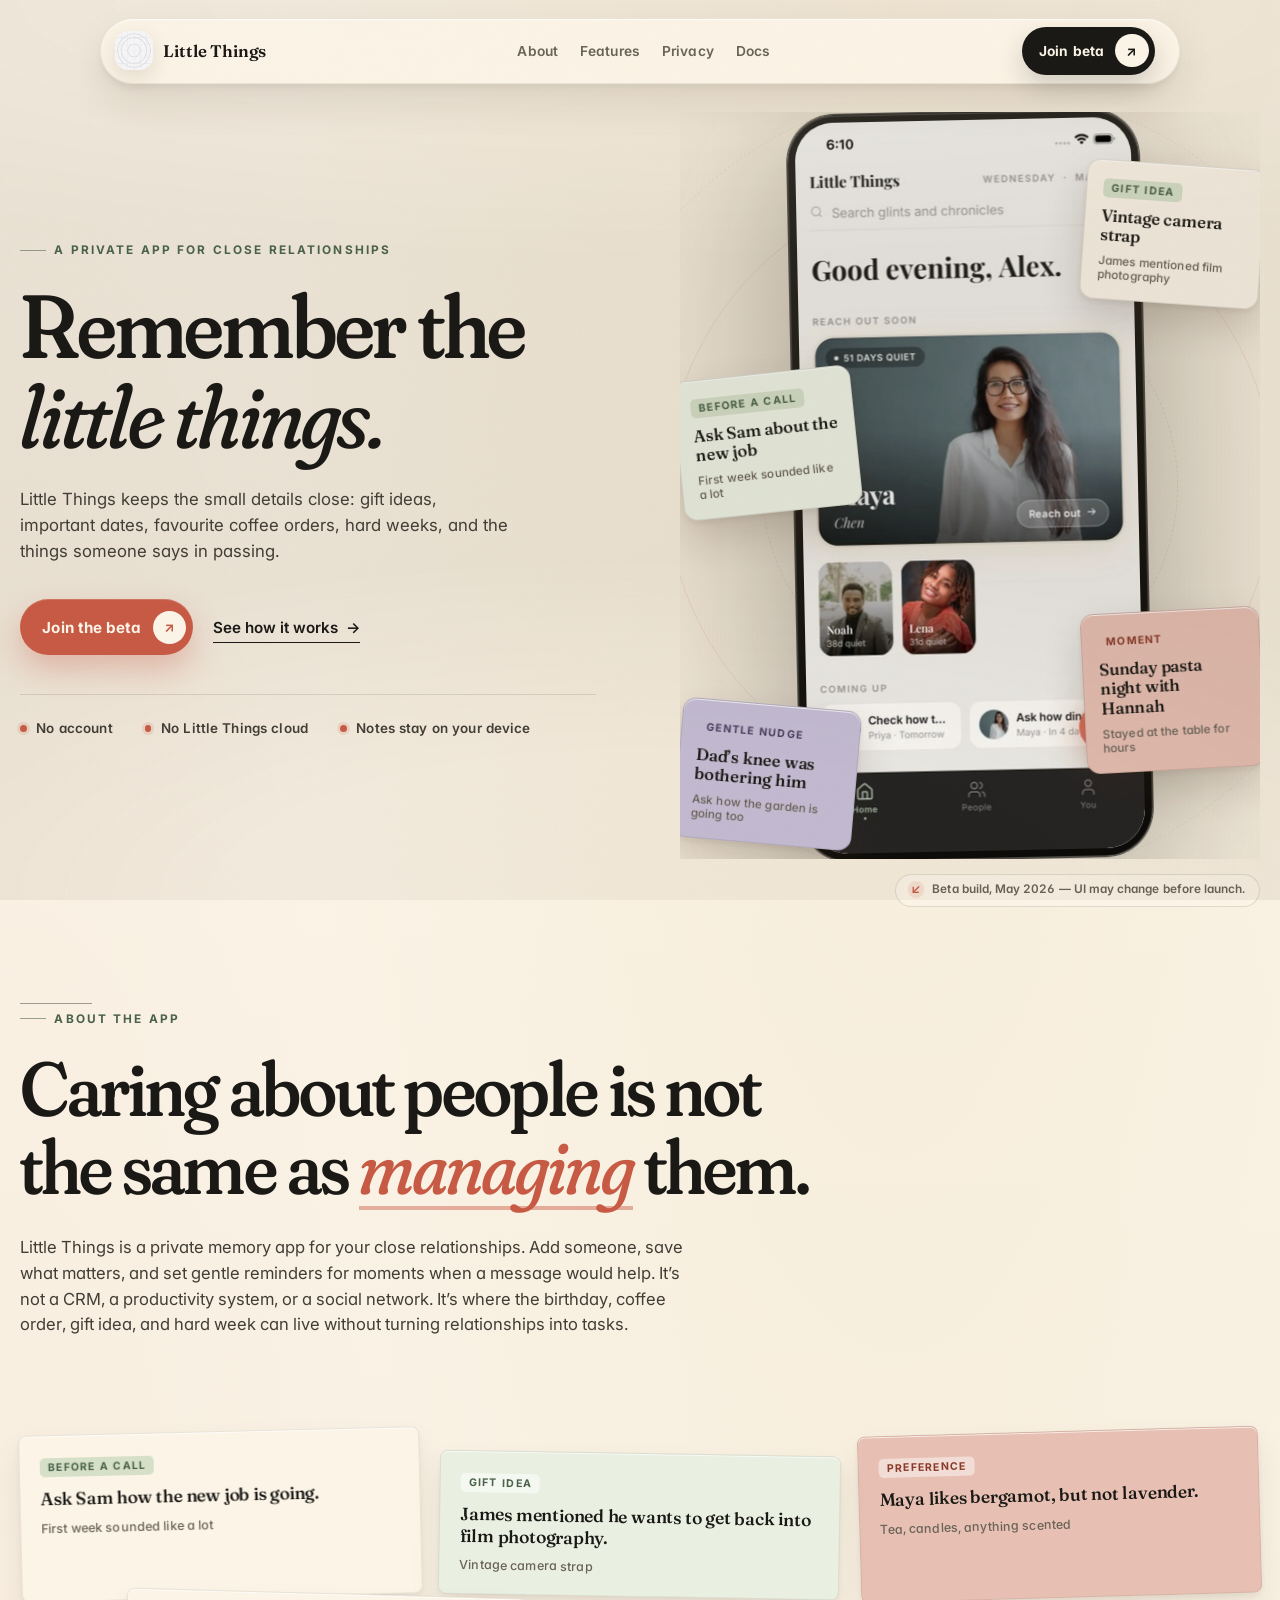
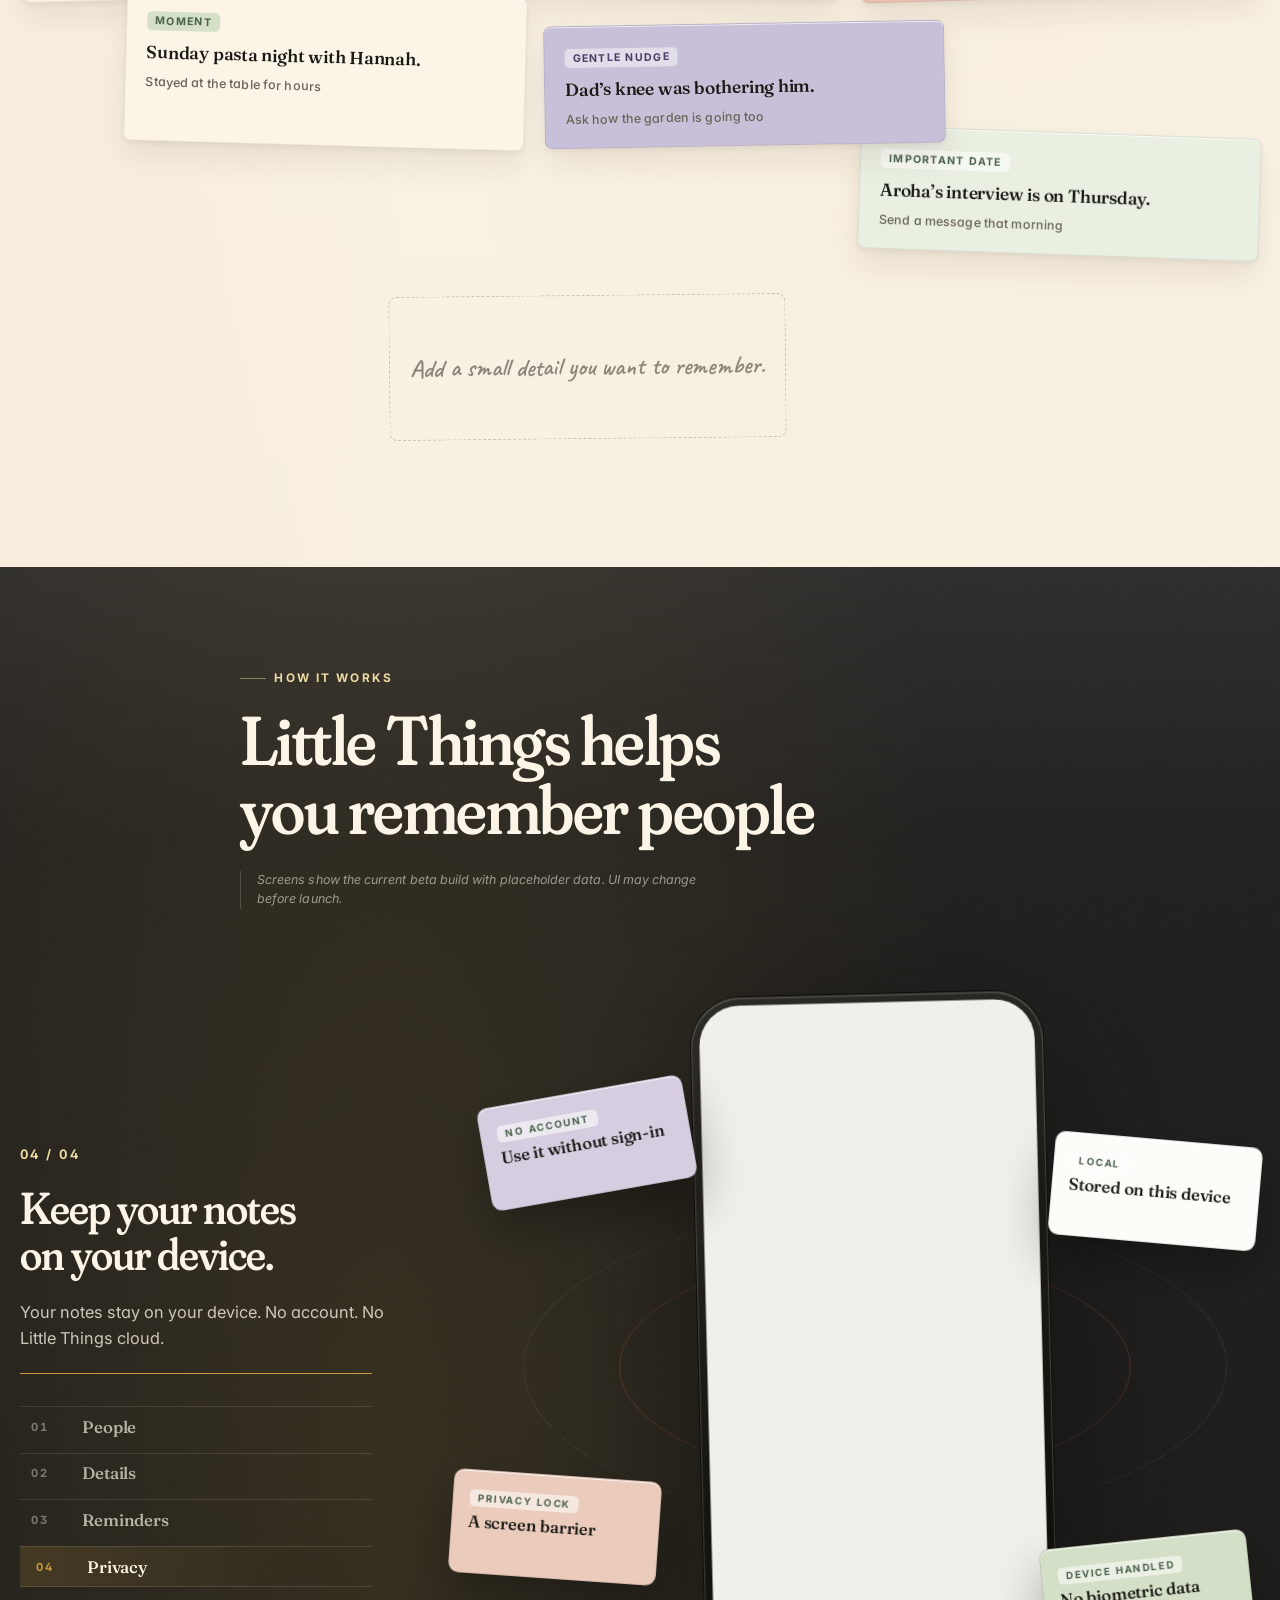
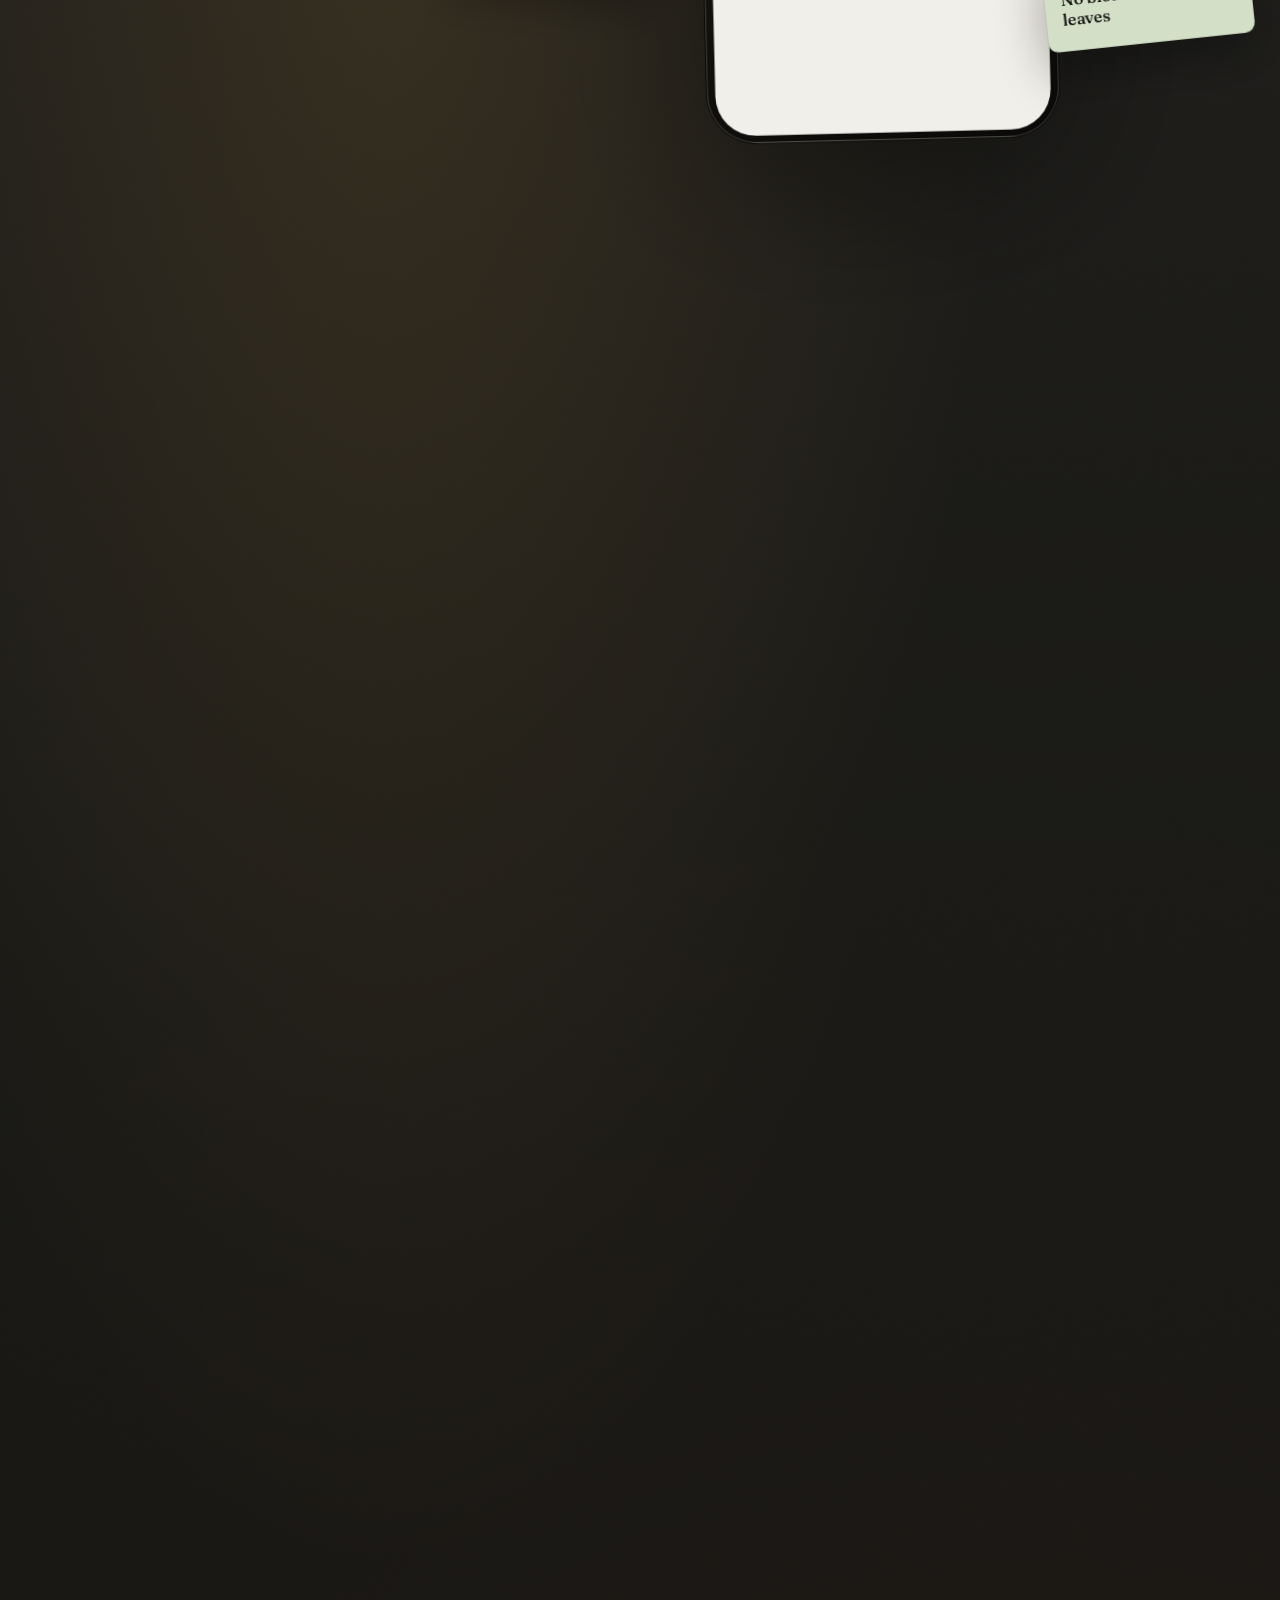
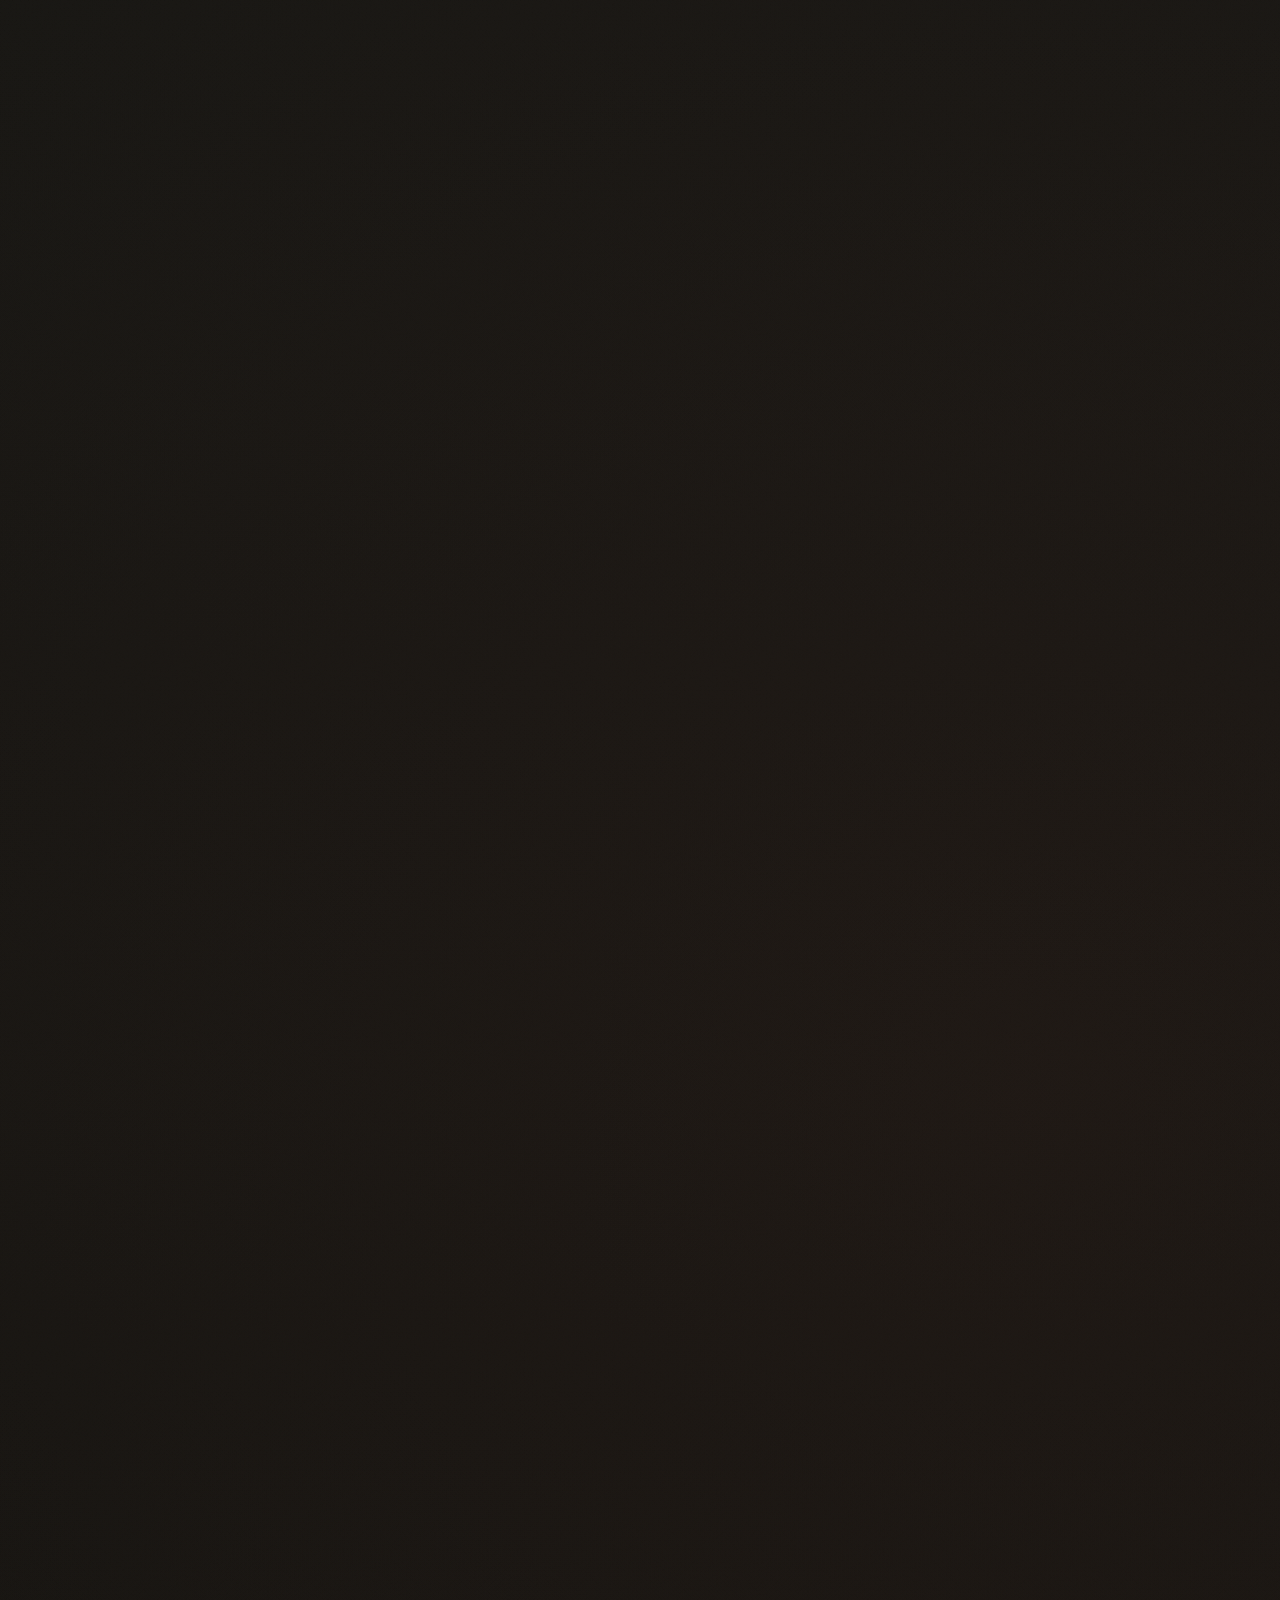
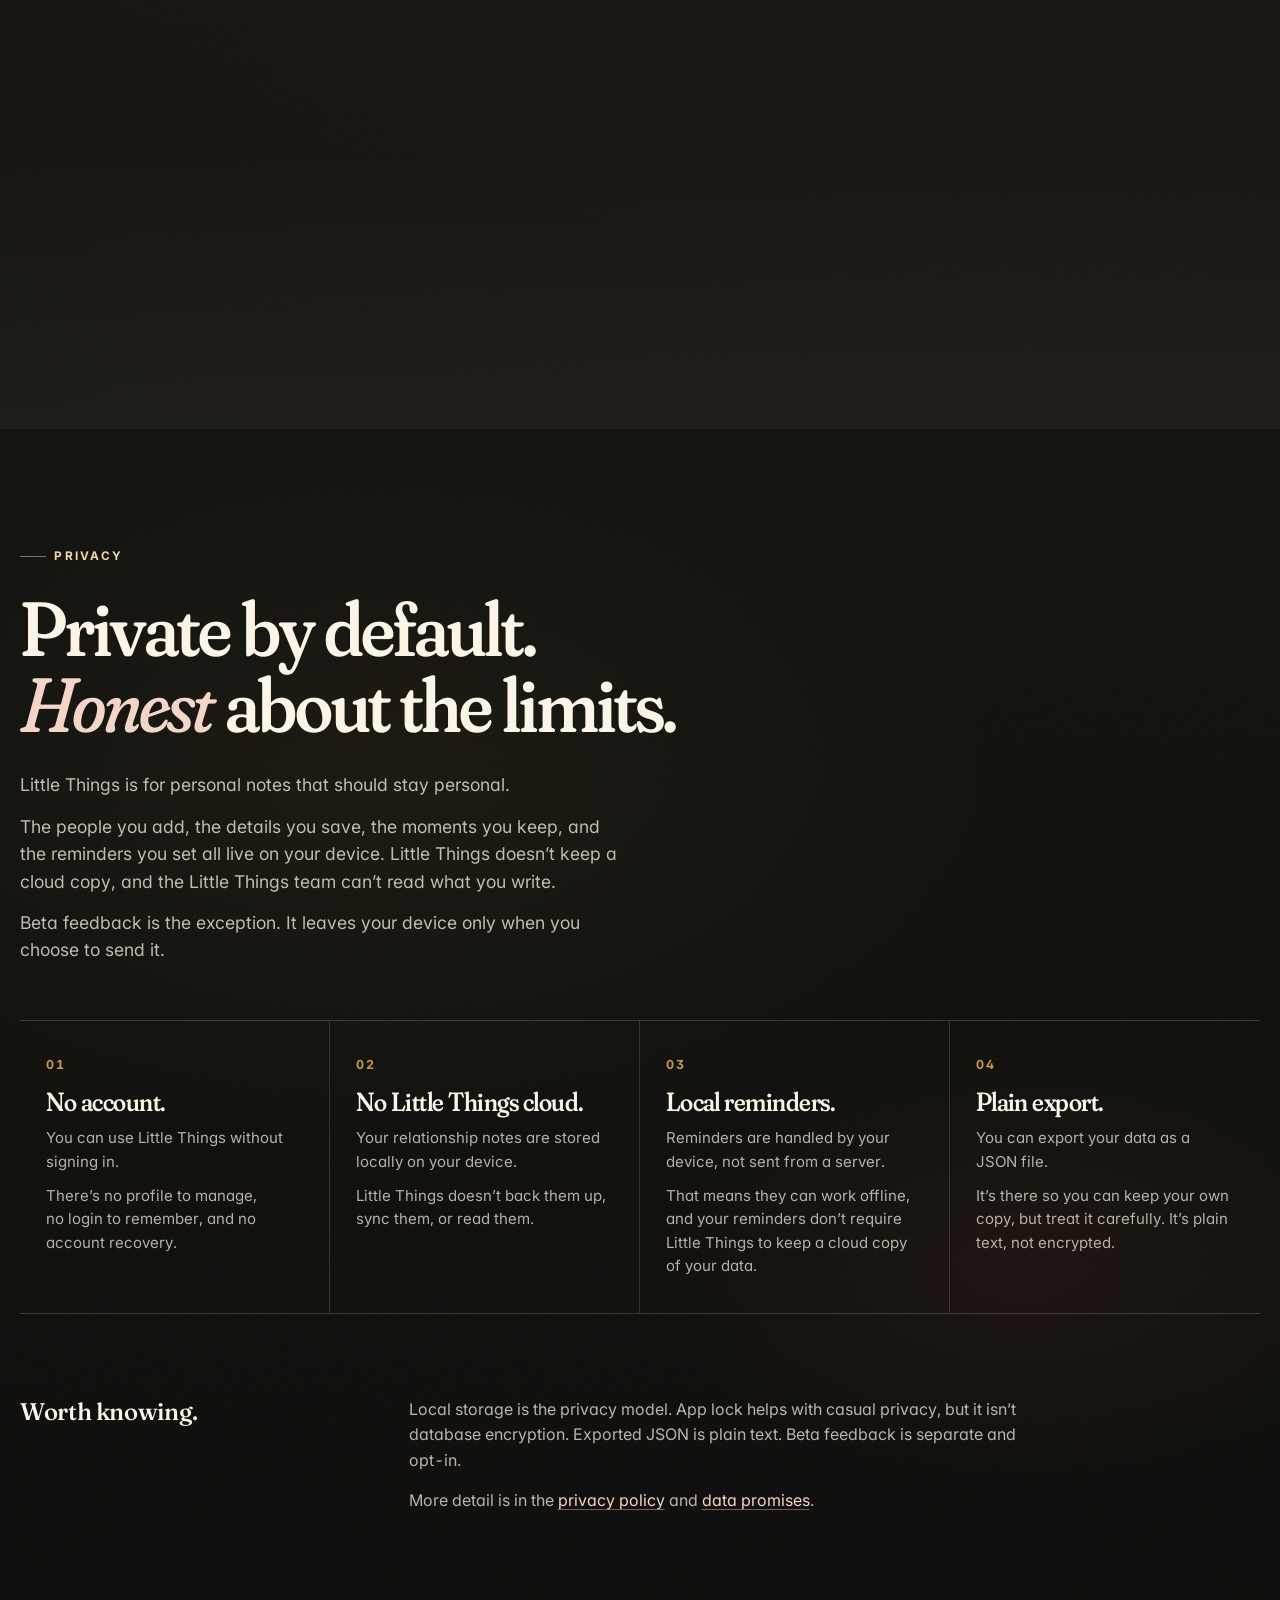
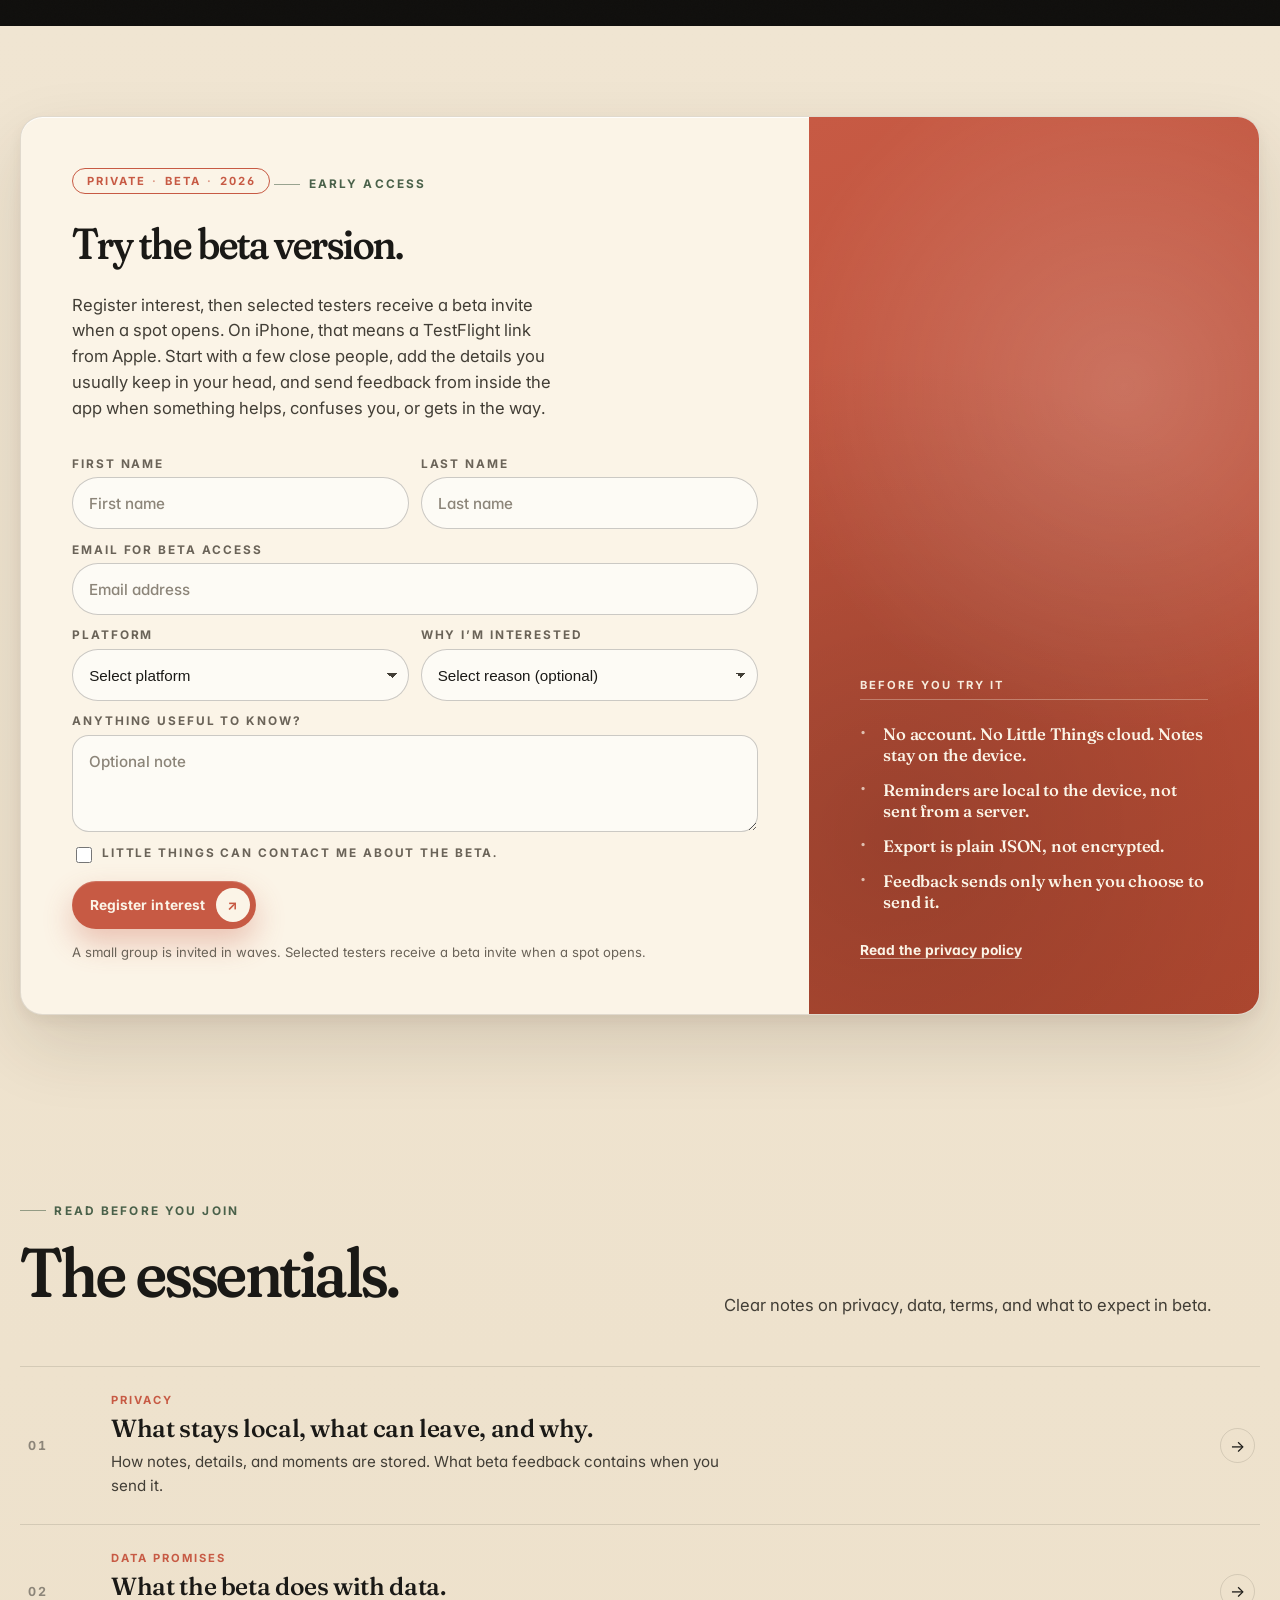
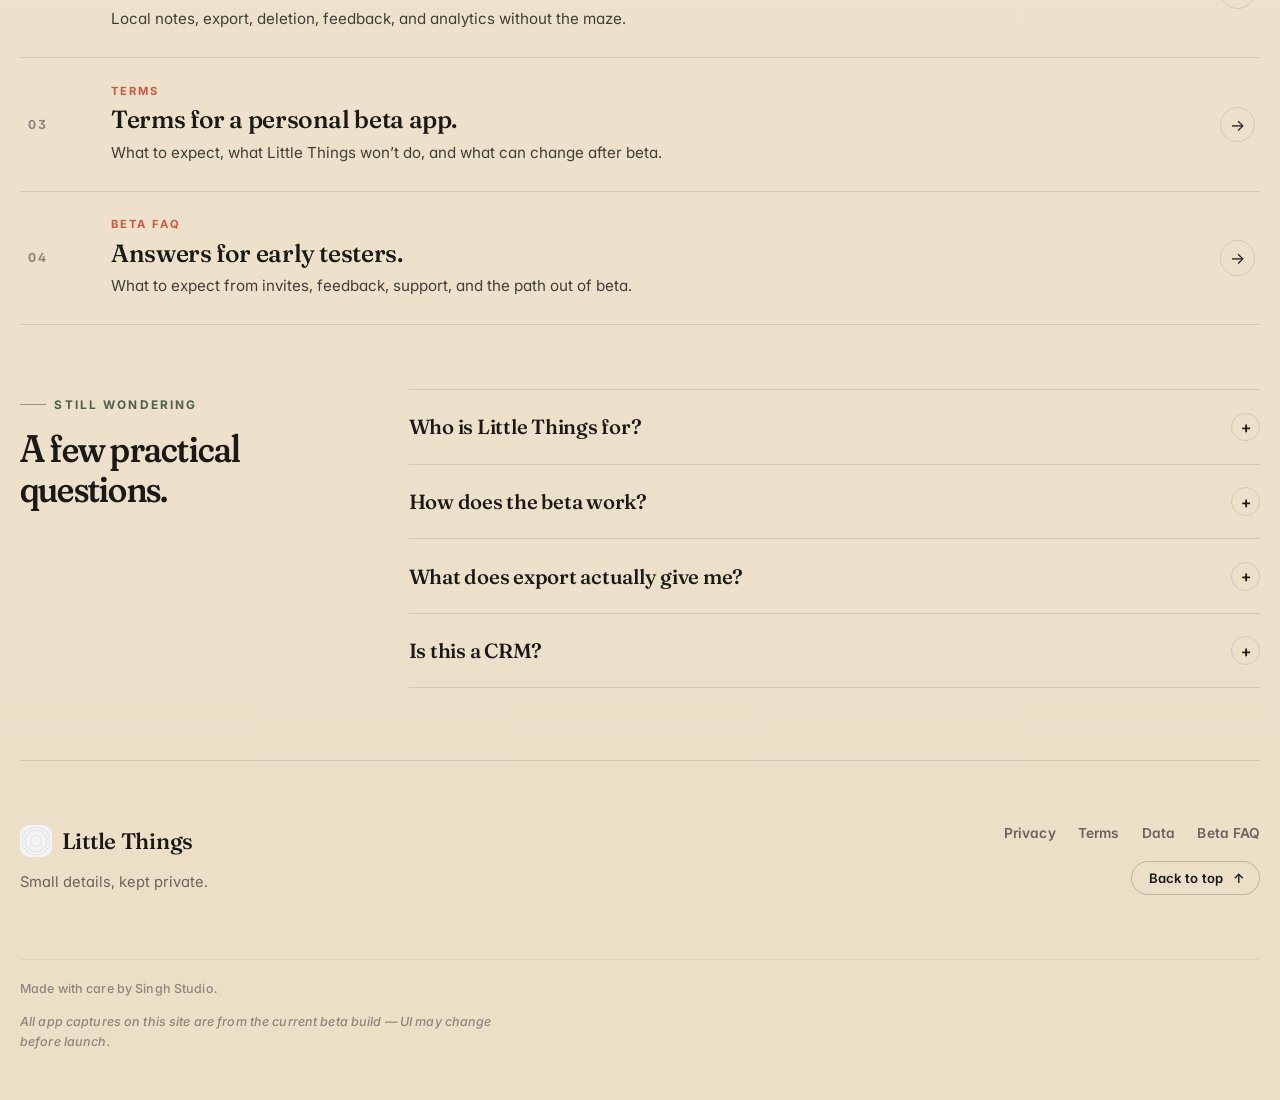
==== commit 5d14ac7e: "Stabilize mobile nav and form copy" ====
--- a/index.html
+++ b/index.html
@@ -374,22 +374,22 @@
               <div class="beta-name-grid">
                 <label>
                   <span>First name</span>
-                  <input id="beta-first-name" name="first_name" type="text" autocomplete="given-name" placeholder="Jane" required />
+                  <input id="beta-first-name" name="first_name" type="text" autocomplete="given-name" placeholder="First name" required />
                 </label>
                 <label>
                   <span>Last name</span>
-                  <input id="beta-last-name" name="last_name" type="text" autocomplete="family-name" placeholder="Singh" required />
+                  <input id="beta-last-name" name="last_name" type="text" autocomplete="family-name" placeholder="Last name" required />
                 </label>
               </div>
               <label>
                 <span>Email for beta access</span>
-                <input id="beta-email" name="email" type="email" autocomplete="email" placeholder="you@example.com" required />
+                <input id="beta-email" name="email" type="email" autocomplete="email" placeholder="Email address" required />
               </label>
               <div class="beta-name-grid">
                 <label>
                   <span>Platform</span>
                   <select id="beta-platform" name="platform" required>
-                    <option value="">Choose one</option>
+                    <option value="">Select platform</option>
                     <option value="iphone">iPhone</option>
                     <option value="android">Android</option>
                     <option value="not_sure">Not sure / just interested</option>
@@ -398,7 +398,7 @@
                 <label>
                   <span>Why I&rsquo;m interested</span>
                   <select id="beta-fit-reason" name="fit_reason">
-                    <option value="">Optional</option>
+                    <option value="">Select reason (optional)</option>
                     <option value="remember_details">I remember details about people</option>
                     <option value="private_notes">I keep private notes</option>
                     <option value="forget_but_care">I forget but care</option>
@@ -409,7 +409,7 @@
               </div>
               <label>
                 <span>Anything useful to know?</span>
-                <textarea id="beta-note" name="note" rows="3" maxlength="500" placeholder="Optional. A sentence or two is enough."></textarea>
+                <textarea id="beta-note" name="note" rows="3" maxlength="500" placeholder="Optional note"></textarea>
               </label>
               <label class="beta-consent">
                 <input id="beta-consent" name="consent_to_contact" type="checkbox" required />
--- a/styles.css
+++ b/styles.css
@@ -90,13 +90,22 @@
 }
 
 html {
+  width: 100%;
+  max-width: 100%;
+  overflow-x: clip;
   scroll-behavior: smooth;
   background: var(--paper);
+  overscroll-behavior-x: none;
+  -webkit-text-size-adjust: 100%;
 }
 
 body {
+  position: relative;
   margin: 0;
+  width: 100%;
+  max-width: 100%;
   min-height: 100dvh;
+  overflow-x: clip;
   color: var(--ink);
   background:
     radial-gradient(ellipse 80% 40% at 70% 0%, rgba(199, 154, 63, 0.07), transparent 60%),
@@ -106,7 +115,17 @@
   font-feature-settings: "ss01", "cv11";
   font-variant-numeric: tabular-nums;
   -webkit-font-smoothing: antialiased;
+  -webkit-tap-highlight-color: transparent;
+  overscroll-behavior-x: none;
+  touch-action: pan-y pinch-zoom;
   text-rendering: optimizeLegibility;
+}
+
+@supports not (overflow: clip) {
+  html,
+  body {
+    overflow-x: hidden;
+  }
 }
 
 body.menu-open {
@@ -283,12 +302,18 @@
   backdrop-filter: saturate(140%) blur(20px);
   transform: translateX(-50%);
   transition:
-    width 520ms var(--ease-heavy),
-    min-height 520ms var(--ease-heavy),
-    padding 520ms var(--ease-heavy),
-    background 520ms var(--ease-heavy),
-    box-shadow 520ms var(--ease-heavy),
-    gap 520ms var(--ease-heavy);
+    background 420ms var(--ease-heavy),
+    border-color 420ms var(--ease-heavy),
+    box-shadow 420ms var(--ease-heavy);
+}
+
+.site-nav.is-scrolled {
+  background: rgba(251, 244, 231, 0.98);
+  border-color: rgba(26, 25, 22, 0.09);
+  box-shadow:
+    0 1px 1px rgba(255, 255, 255, 0.74) inset,
+    0 16px 32px rgba(60, 40, 20, 0.11),
+    0 3px 6px rgba(60, 40, 20, 0.04);
 }
 
 .brand-mark {
@@ -302,9 +327,6 @@
   letter-spacing: -0.01em;
   text-decoration: none;
   white-space: nowrap;
-  transition:
-    gap 520ms var(--ease-heavy),
-    font-size 520ms var(--ease-heavy);
 }
 
 .brand-mark img {
@@ -312,17 +334,12 @@
   height: 2.4rem;
   border-radius: 0.85rem;
   box-shadow: 0 8px 20px rgba(60, 40, 20, 0.12);
-  transition:
-    width 520ms var(--ease-heavy),
-    height 520ms var(--ease-heavy),
-    border-radius 520ms var(--ease-heavy);
 }
 
 .desktop-links {
   display: flex;
   justify-content: center;
   gap: 1.4rem;
-  transition: gap 520ms var(--ease-heavy);
 }
 
 .desktop-links a {
@@ -333,8 +350,7 @@
   font-weight: 600;
   letter-spacing: 0.005em;
   transition:
-    color 360ms var(--ease-heavy),
-    font-size 520ms var(--ease-heavy);
+    color 360ms var(--ease-heavy);
 }
 
 .desktop-links a::after {
@@ -366,51 +382,6 @@
 .desktop-links a:focus-visible::after {
   opacity: 1;
   transform: translate(-50%, 0);
-}
-
-@media (min-width: 821px) {
-  .site-nav.is-compact {
-    gap: 0.72rem;
-    width: min(calc(100% - 1.6rem), 680px);
-    min-height: 3.08rem;
-    padding: 0.28rem 0.32rem 0.28rem 0.58rem;
-    background: rgba(251, 244, 231, 0.98);
-    box-shadow:
-      0 1px 1px rgba(255, 255, 255, 0.74) inset,
-      0 14px 28px rgba(60, 40, 20, 0.1),
-      0 3px 6px rgba(60, 40, 20, 0.04);
-  }
-
-  .site-nav.is-compact .brand-mark {
-    gap: 0.5rem;
-    font-size: 0.96rem;
-  }
-
-  .site-nav.is-compact .brand-mark img {
-    width: 1.78rem;
-    height: 1.78rem;
-    border-radius: 0.58rem;
-  }
-
-  .site-nav.is-compact .desktop-links {
-    gap: 0.72rem;
-  }
-
-  .site-nav.is-compact .desktop-links a {
-    font-size: 0.78rem;
-  }
-
-  .site-nav.is-compact .nav-button {
-    min-height: 2.3rem;
-    padding: 0.24rem 0.28rem 0.24rem 0.78rem;
-    font-size: 0.78rem;
-  }
-
-  .site-nav.is-compact .nav-button i {
-    width: 1.72rem;
-    height: 1.72rem;
-    font-size: 0.76rem;
-  }
 }
 
 .nav-button,
@@ -433,8 +404,6 @@
   text-decoration: none;
   box-shadow: 0 12px 26px rgba(26, 25, 22, 0.18);
   transition:
-    min-height 520ms var(--ease-heavy),
-    padding 520ms var(--ease-heavy),
     transform 460ms var(--ease-heavy),
     box-shadow 460ms var(--ease-heavy),
     background 460ms var(--ease-heavy);
@@ -838,7 +807,11 @@
   display: grid;
   place-items: center;
   min-height: 44rem;
+  max-width: 100%;
+  overflow: clip;
   isolation: isolate;
+  user-select: none;
+  -webkit-user-select: none;
 }
 
 .hero-stage-caption {
@@ -939,7 +912,7 @@
 .orbit-card {
   position: absolute;
   z-index: 6;
-  width: 14rem;
+  width: clamp(11.2rem, 11vw, 12.2rem);
   padding: 0.95rem 1rem 1.05rem;
   background: var(--paper-soft);
   border: 1px solid rgba(26, 25, 22, 0.1);
@@ -1011,30 +984,30 @@
 }
 
 .orbit-card-1 {
-  top: 12%;
-  right: 0.7rem;
-  --ox: 0; --oy: 0; --rot: 4deg;
+  top: 7%;
+  right: 0;
+  --ox: 0.15rem; --oy: 0; --rot: 4deg;
   background: var(--paper-soft);
 }
 
 .orbit-card-2 {
-  top: 34%;
-  left: 0.7rem;
-  --ox: 0; --oy: 0; --rot: -6deg;
+  top: 35%;
+  left: 0;
+  --ox: -0.15rem; --oy: 0; --rot: -6deg;
   background: #eef3e5;
 }
 
 .orbit-card-3 {
-  bottom: 8%;
-  right: 0.3rem;
-  --ox: 0; --oy: 0; --rot: -3deg;
+  bottom: 12%;
+  right: 0;
+  --ox: 0.15rem; --oy: 0; --rot: -3deg;
   background: var(--rose);
 }
 
 .orbit-card-4 {
-  bottom: 0%;
-  left: 0.3rem;
-  --ox: 0; --oy: 0; --rot: 5deg;
+  bottom: 2%;
+  left: 0;
+  --ox: -0.15rem; --oy: 0; --rot: 5deg;
   background: var(--lavender);
 }
 
@@ -3532,13 +3505,13 @@
   }
 
   .orbit-card {
-    width: clamp(11.5rem, 22vw, 13rem);
-  }
-
-  .orbit-card-1 { top: 10%; right: 1.5rem; }
-  .orbit-card-2 { top: 31%; left: 1.5rem; }
-  .orbit-card-3 { bottom: 8%; right: 1.5rem; }
-  .orbit-card-4 { bottom: 1%; left: 1.5rem; }
+    width: 11rem;
+  }
+
+  .orbit-card-1 { top: 8%; right: 0; --ox: 0.12rem; }
+  .orbit-card-2 { top: 31%; left: 0; --ox: -0.12rem; }
+  .orbit-card-3 { bottom: 10%; right: 0; --ox: 0.12rem; }
+  .orbit-card-4 { bottom: 1%; left: 0; --ox: -0.12rem; }
 
   .examples-board {
     grid-template-columns: repeat(8, 1fr);
@@ -3685,7 +3658,7 @@
   .stage-rings .ring-3 { display: none; }
 
   .orbit-card {
-    width: min(9.8rem, calc(50% - 1rem));
+    width: min(8.8rem, calc(50% - 1.3rem));
     padding: 0.72rem 0.78rem 0.82rem;
   }
 
@@ -3697,10 +3670,10 @@
     font-size: 0.64rem;
   }
 
-  .orbit-card-1 { top: 8%; right: 0.8rem; }
-  .orbit-card-2 { top: 27%; left: 0.8rem; }
-  .orbit-card-3 { right: 0.8rem; bottom: 16%; }
-  .orbit-card-4 { left: 0.8rem; bottom: 2rem; }
+  .orbit-card-1 { top: 8%; right: 0; --ox: 0.08rem; }
+  .orbit-card-2 { top: 27%; left: 0; --ox: -0.08rem; }
+  .orbit-card-3 { right: 0; bottom: 16%; --ox: 0.08rem; }
+  .orbit-card-4 { left: 0; bottom: 2rem; --ox: -0.08rem; }
 
   .hero-stage-caption {
     margin-top: 1rem;
@@ -3966,27 +3939,28 @@
   .orbit-card-2,
   .orbit-card-3,
   .orbit-card-4 {
-    width: clamp(6.9rem, 32vw, 8.1rem);
+    width: clamp(5.1rem, 22vw, 5.8rem);
     padding: 0.58rem 0.64rem 0.66rem;
-  }
-
-  .orbit-card-1 { top: 1.4rem; right: 0.65rem; }
-  .orbit-card-2 { top: 6.1rem; left: 0.65rem; }
-  .orbit-card-3 { right: 0.65rem; bottom: 5.2rem; }
-  .orbit-card-4 { left: 0.65rem; bottom: 0.7rem; }
+    animation: none;
+  }
+
+  .orbit-card-1 { top: 1.2rem; right: 0; --ox: 0; }
+  .orbit-card-2 { top: 5.8rem; left: 0; --ox: 0; }
+  .orbit-card-3 { right: 0; bottom: 5rem; --ox: 0; }
+  .orbit-card-4 { left: 0; bottom: 0.7rem; --ox: 0; }
 
   .orbit-card .card-meta {
     display: none;
   }
 
   .orbit-card strong {
-    font-size: 0.76rem;
+    font-size: 0.68rem;
   }
 
   .orbit-card .card-tag {
     margin-bottom: 0.38rem;
-    padding: 0.14rem 0.38rem;
-    font-size: 0.55rem;
+    padding: 0.12rem 0.32rem;
+    font-size: 0.48rem;
   }
 
   .story-memory {
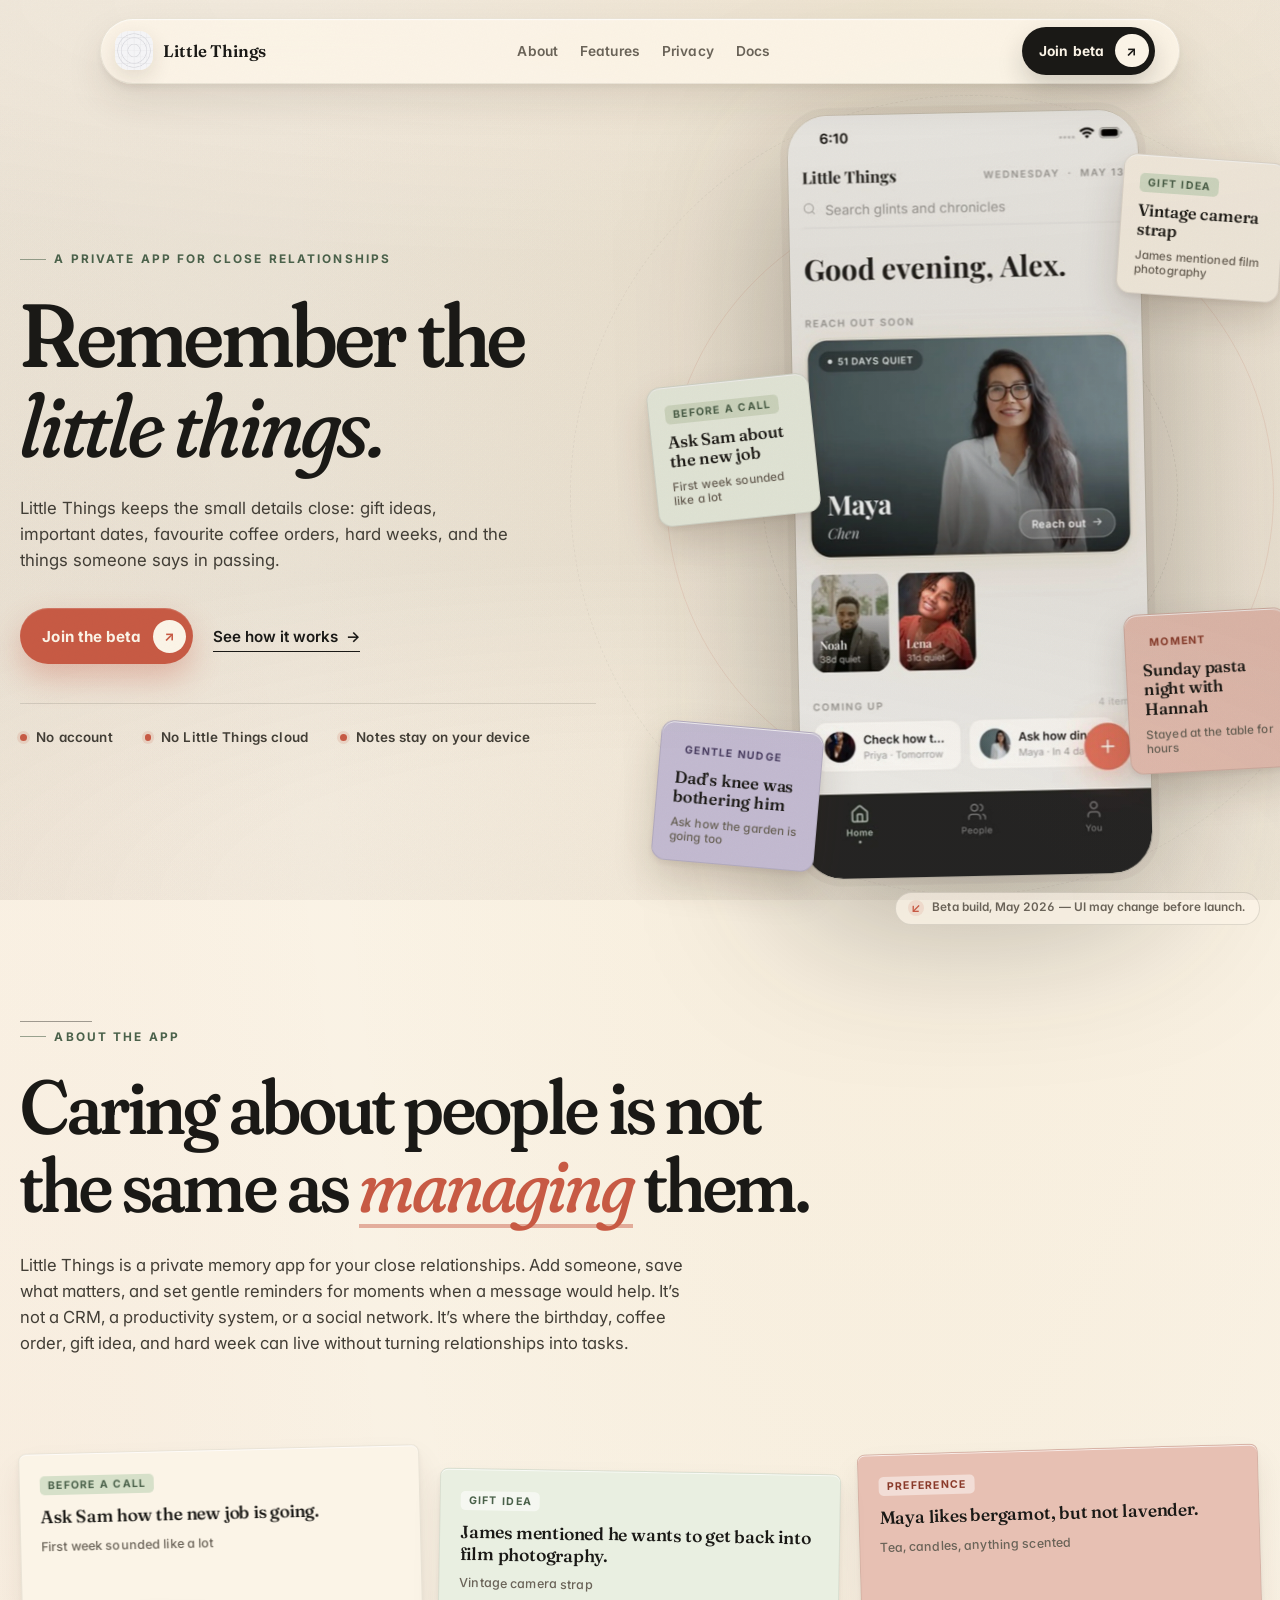
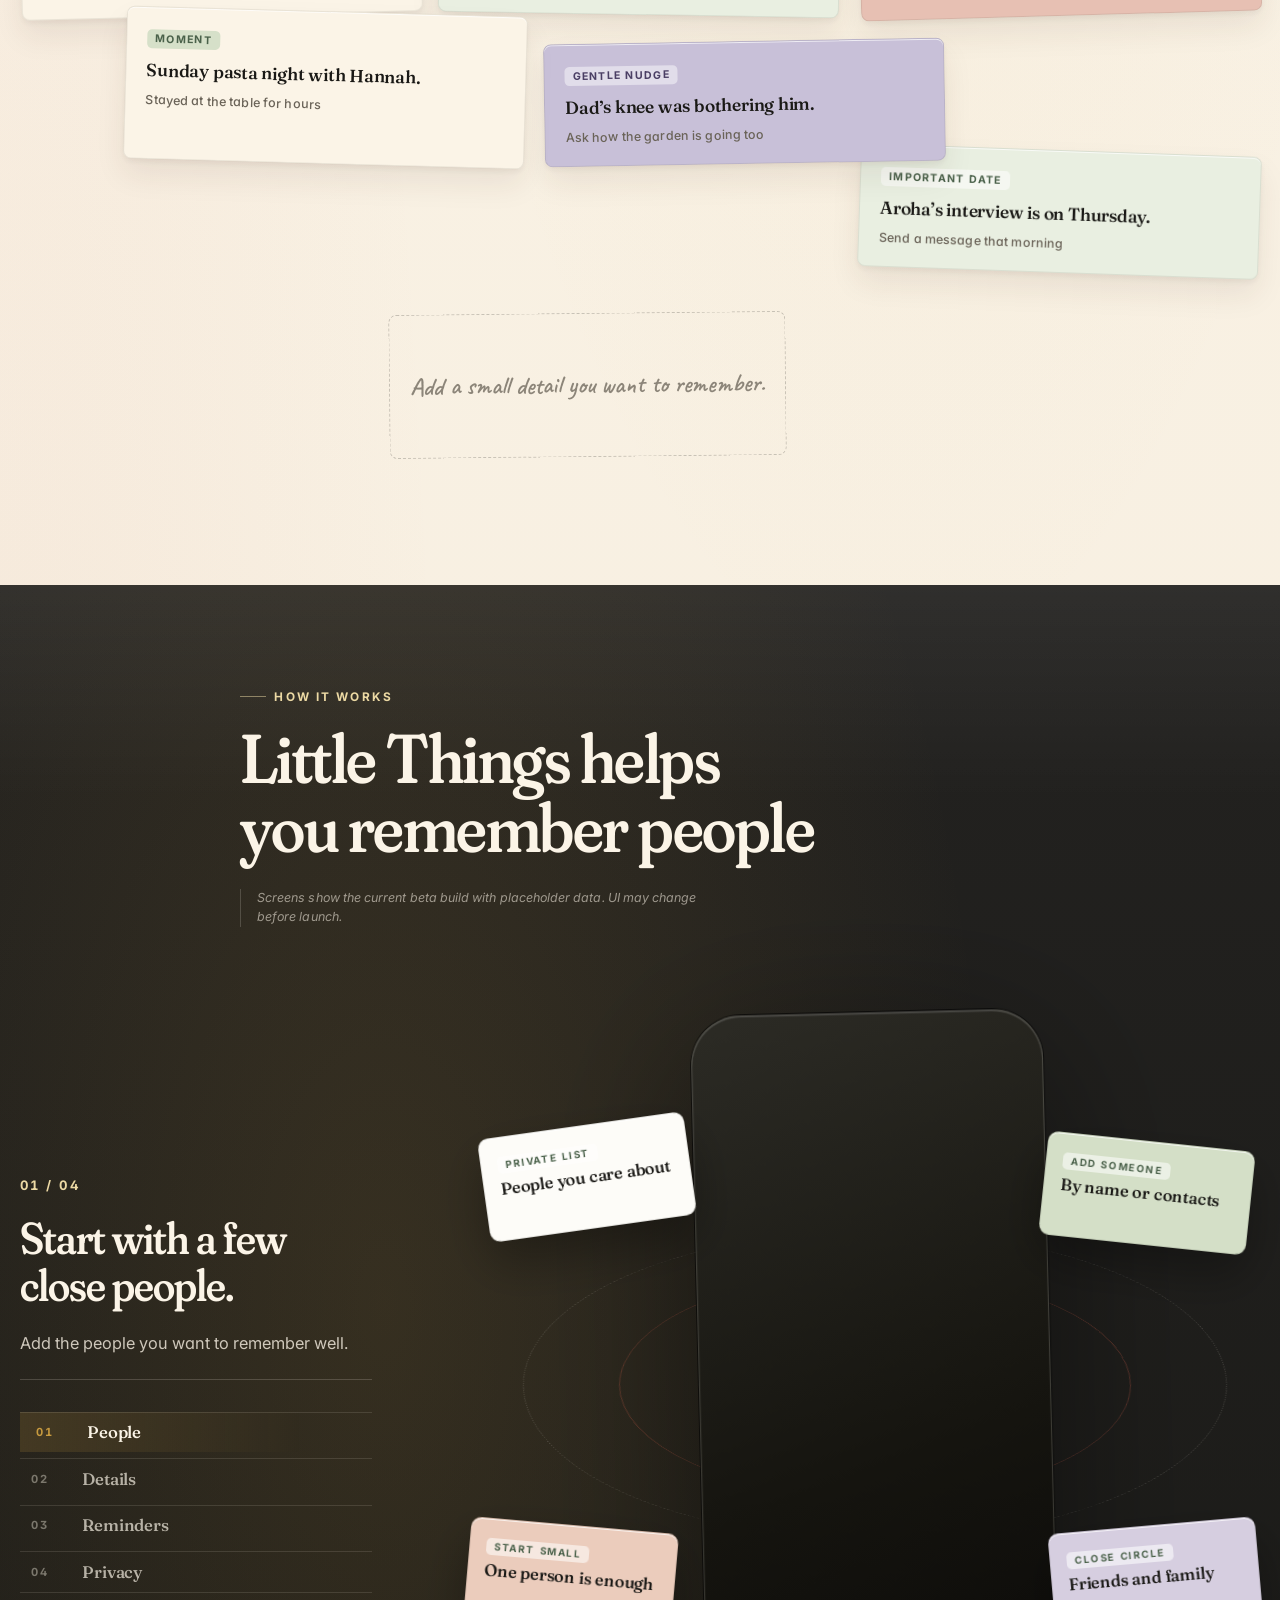
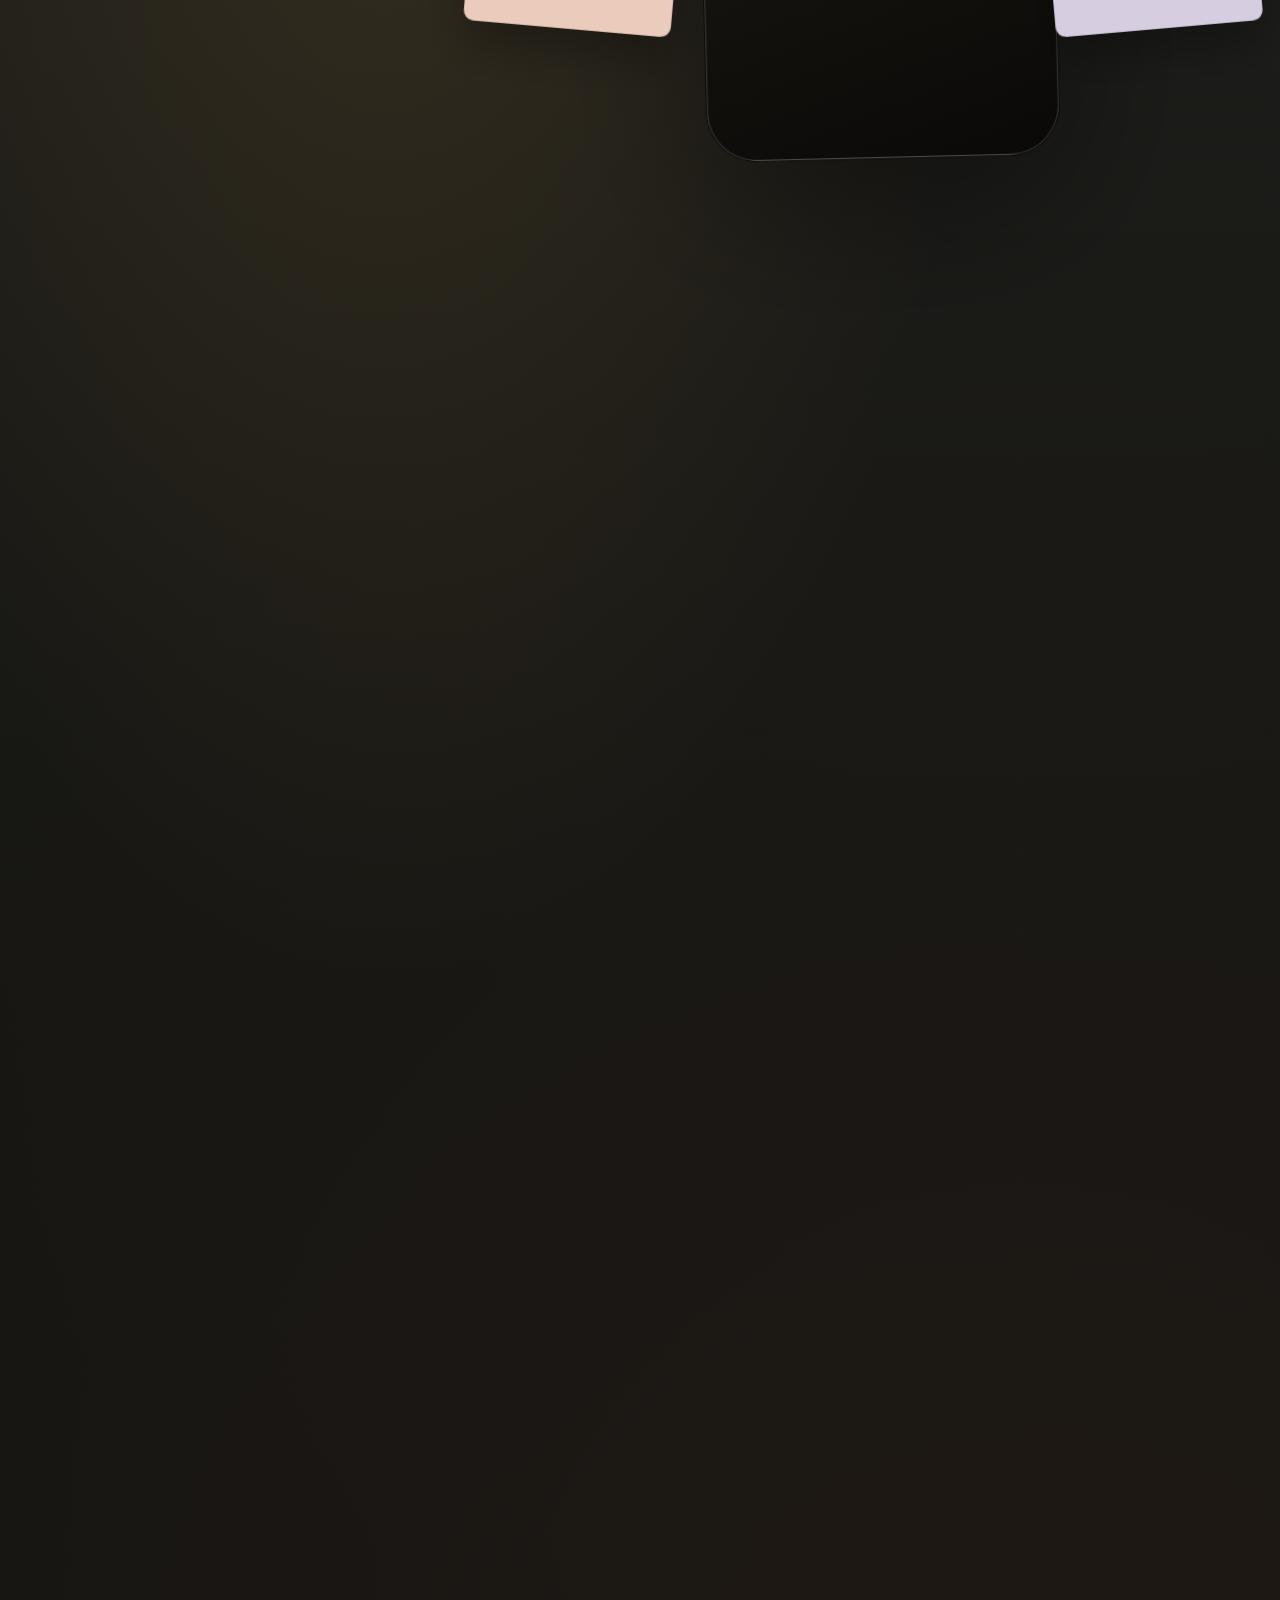
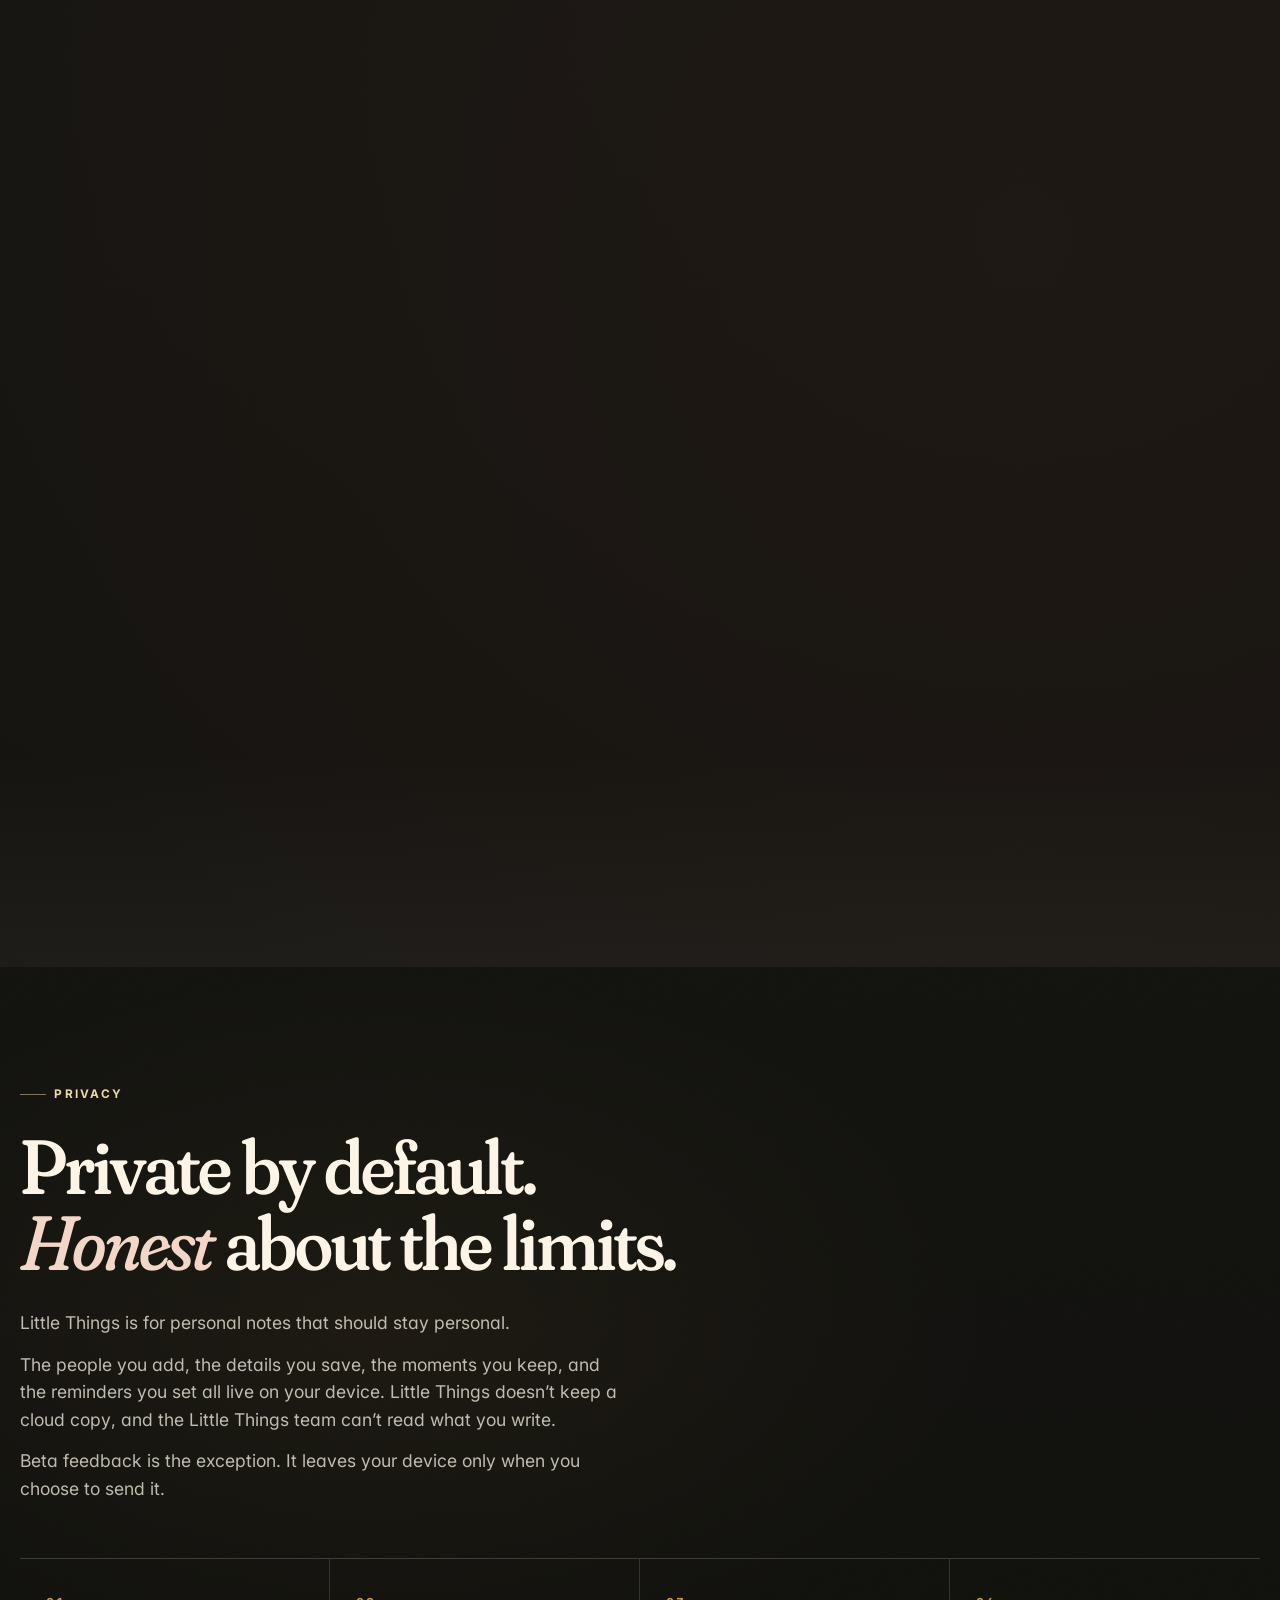
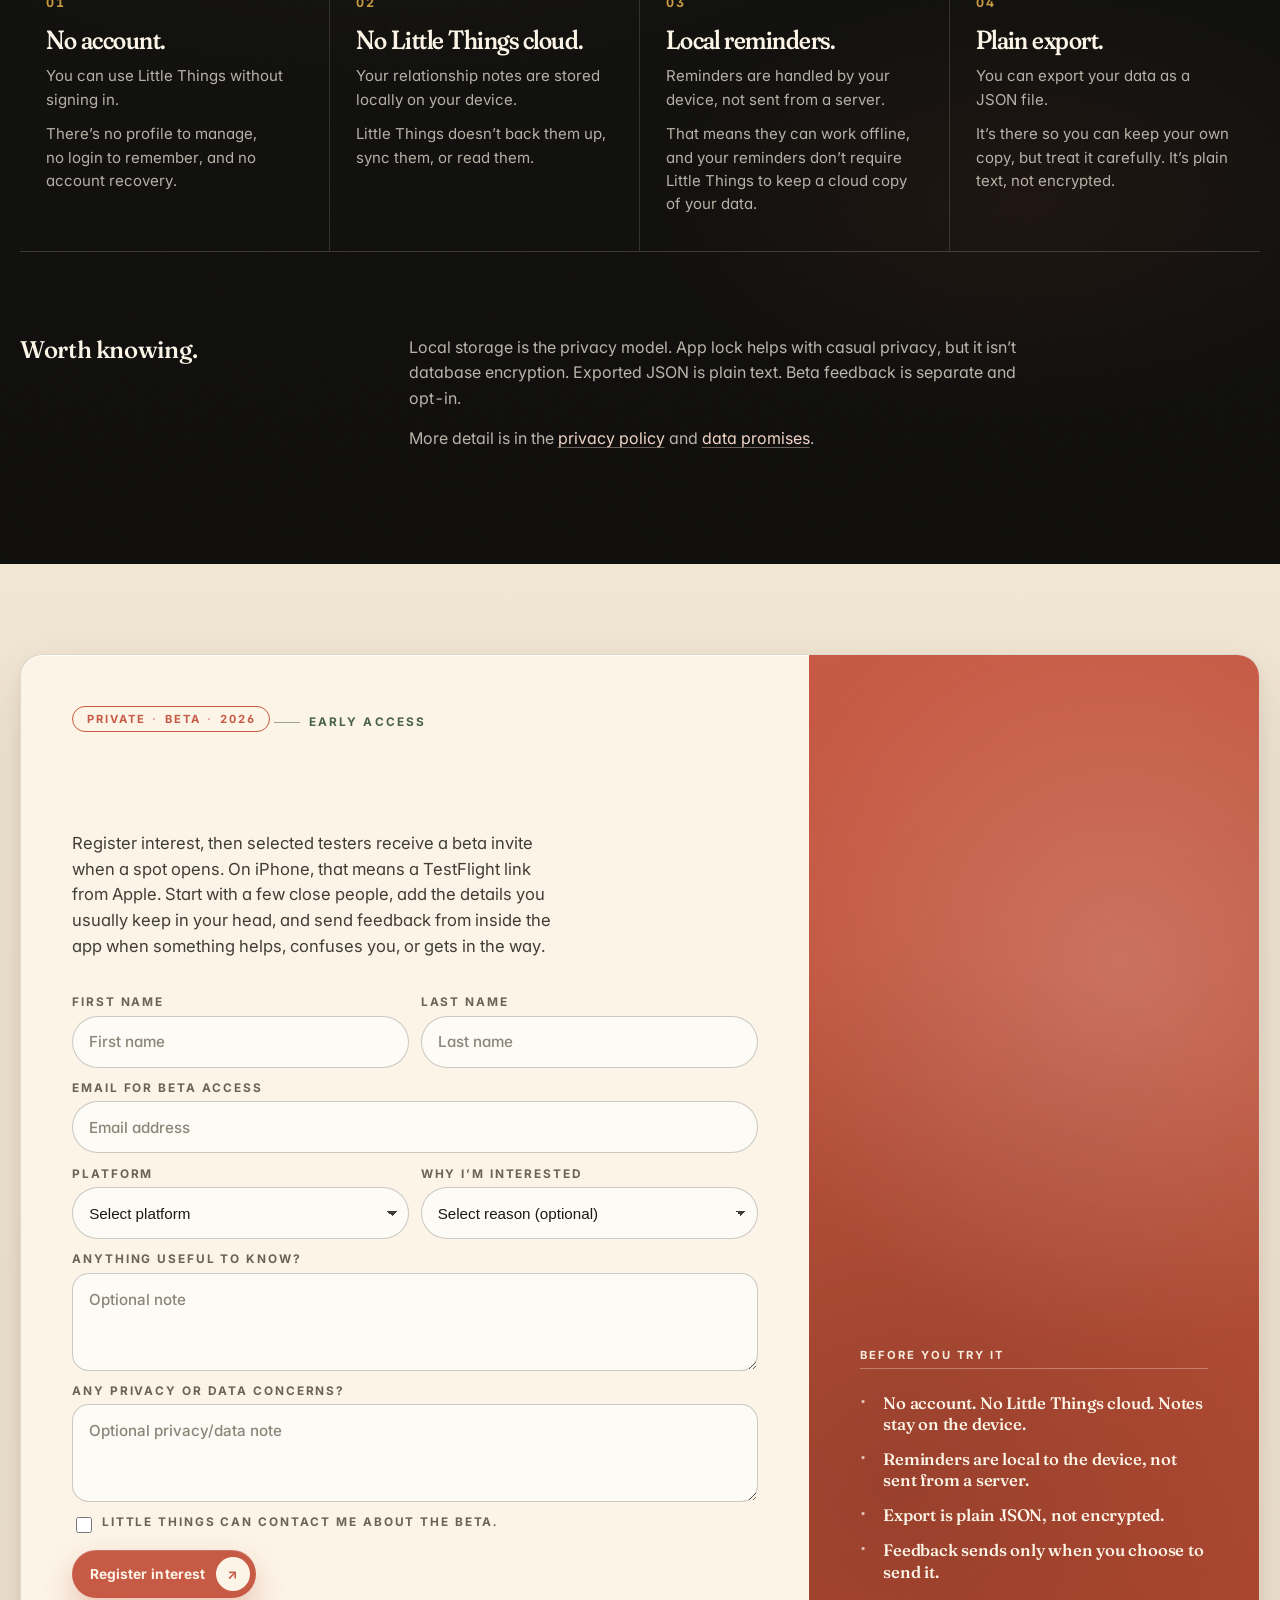
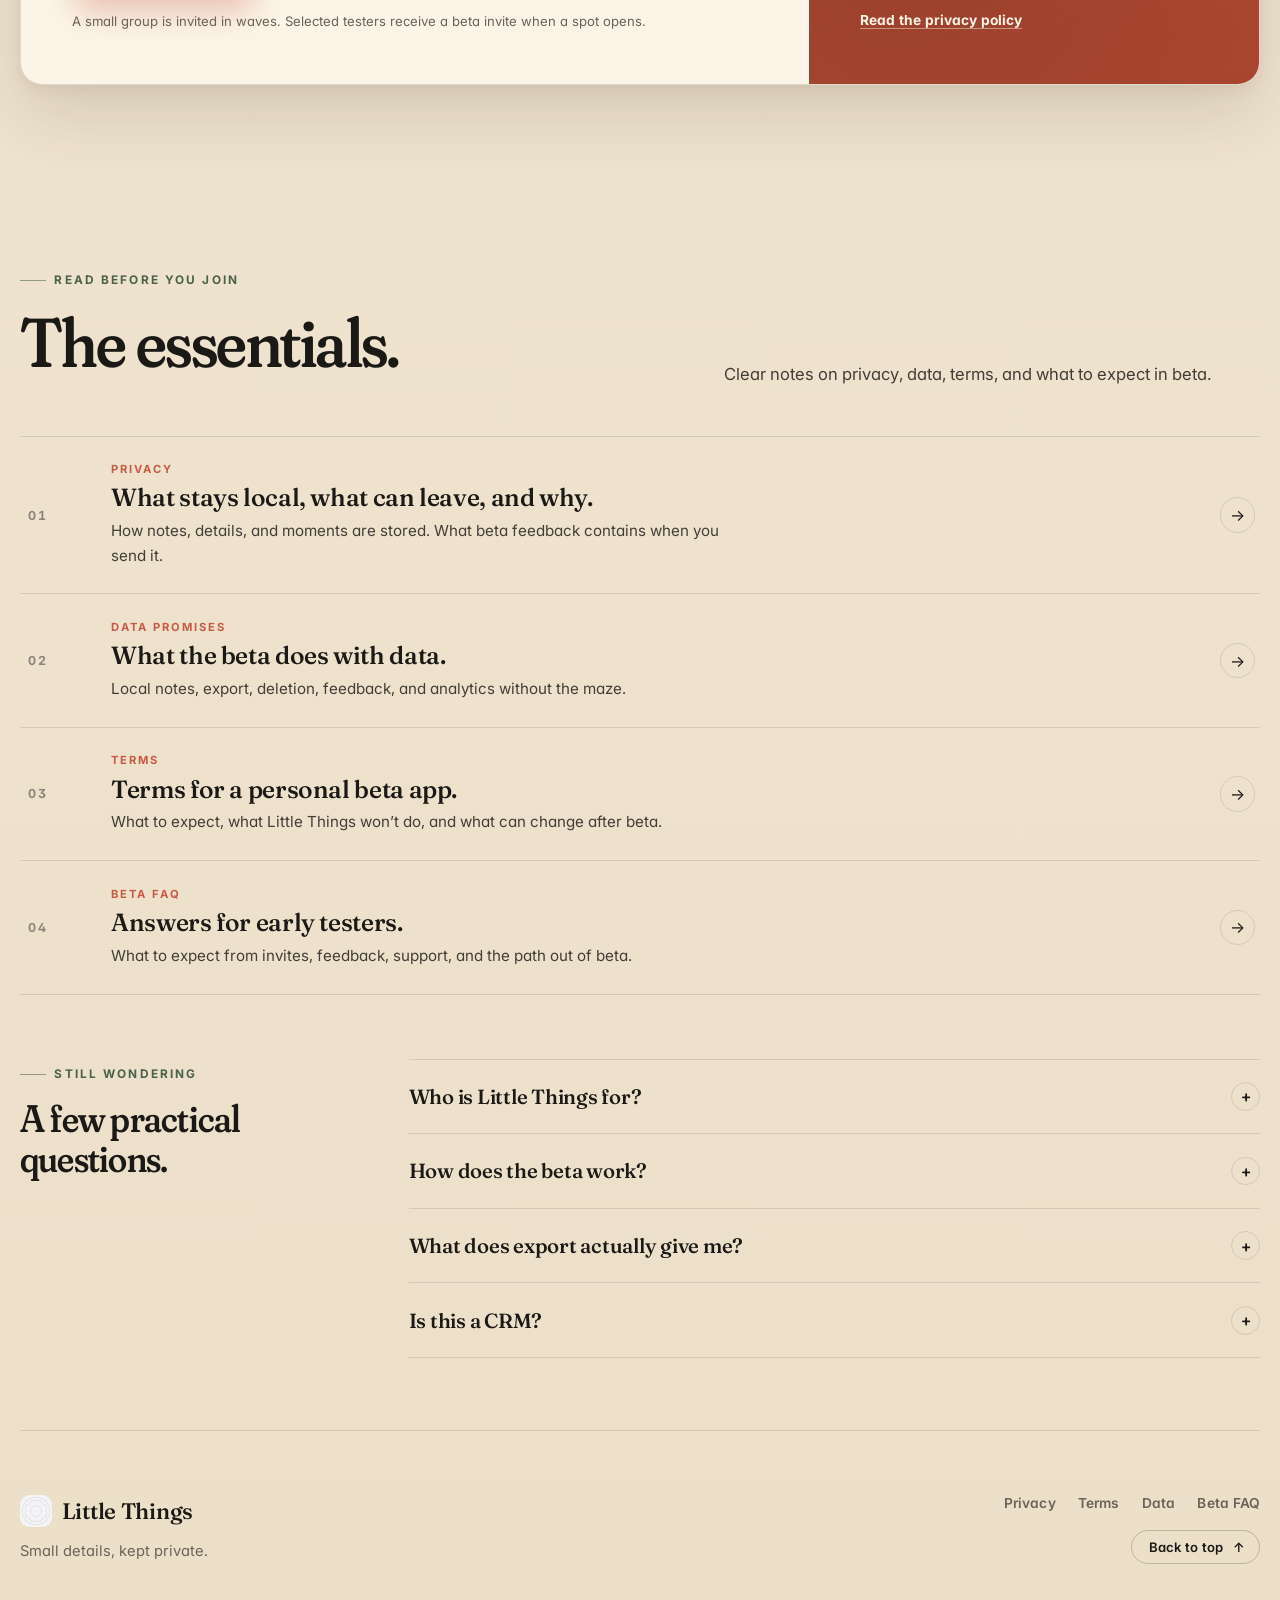
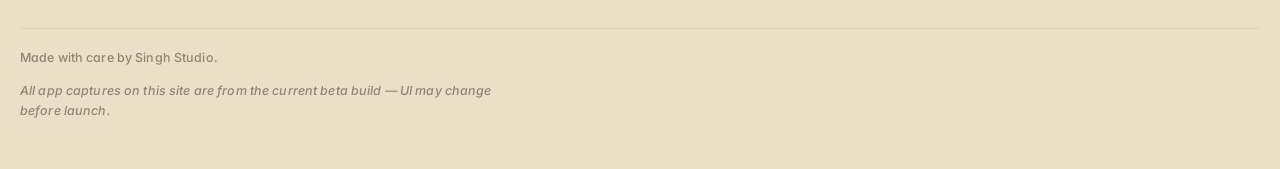
==== commit 47269a04: "Update controlled beta intake form" ====
--- a/index.html
+++ b/index.html
@@ -19,7 +19,7 @@
     <link rel="preconnect" href="https://fonts.googleapis.com" />
     <link rel="preconnect" href="https://fonts.gstatic.com" crossorigin />
     <link
-      href="https://fonts.googleapis.com/css2?family=Fraunces:opsz,wght,SOFT,WONK@9..144,300..900,50..100,0..1&family=Inter:wght@300;400;500;600;700;800&family=Caveat:wght@500;600&family=Playfair+Display:ital,wght@0,400;0,500;0,600;0,700;1,400&display=swap"
+      href="https://fonts.googleapis.com/css2?family=Fraunces:opsz,wght,SOFT,WONK@9..144,300..900,50..100,0..1&amp;family=Inter:wght@300;400;500;600;700;800&amp;family=Caveat:wght@500;600&amp;family=Playfair+Display:ital,wght@0,400;0,500;0,600;0,700;1,400&amp;display=swap"
       rel="stylesheet"
     />
     <link rel="stylesheet" href="./styles.css" />
@@ -411,6 +411,10 @@
                 <span>Anything useful to know?</span>
                 <textarea id="beta-note" name="note" rows="3" maxlength="500" placeholder="Optional note"></textarea>
               </label>
+              <label>
+                <span>Any privacy or data concerns?</span>
+                <textarea id="beta-privacy-concerns" name="privacy_data_concerns" rows="3" maxlength="500" placeholder="Optional privacy/data note"></textarea>
+              </label>
               <label class="beta-consent">
                 <input id="beta-consent" name="consent_to_contact" type="checkbox" required />
                 <span>Little Things can contact me about the beta.</span>
--- a/styles.css
+++ b/styles.css
@@ -71,6 +71,7 @@
   --ease-heavy: cubic-bezier(0.32, 0.72, 0, 1);
   --ease-soft: cubic-bezier(0.22, 0.8, 0.24, 1);
   --ease-quiet: cubic-bezier(0.4, 0.16, 0.16, 1);
+  --nav-size-duration: 560ms;
 
   /* Layout */
   --max: 1240px;
@@ -260,10 +261,26 @@
 }
 
 .skip-link {
+  position: absolute;
+  width: 1px;
+  height: 1px;
+  overflow: hidden;
+  clip: rect(0 0 0 0);
+  clip-path: inset(50%);
+  white-space: nowrap;
+}
+
+.skip-link:focus,
+.skip-link:focus-visible {
   position: fixed;
   top: 1rem;
   left: 1rem;
   z-index: 100;
+  width: auto;
+  height: auto;
+  overflow: visible;
+  clip: auto;
+  clip-path: none;
   padding: 0.75rem 1rem;
   color: var(--paper-soft);
   background: var(--ink);
@@ -271,16 +288,13 @@
   font-size: 0.85rem;
   font-weight: 700;
   text-decoration: none;
-  transform: translateY(-200%);
-}
-
-.skip-link:focus {
-  transform: translateY(0);
+  white-space: normal;
 }
 
 /* =====================================  nav  ===================================== */
 
 .site-nav {
+  --nav-size-duration: 560ms;
   position: fixed;
   top: 1.1rem;
   left: 50%;
@@ -302,9 +316,17 @@
   backdrop-filter: saturate(140%) blur(20px);
   transform: translateX(-50%);
   transition:
+    width var(--nav-size-duration) var(--ease-heavy),
+    min-height var(--nav-size-duration) var(--ease-heavy),
+    padding var(--nav-size-duration) var(--ease-heavy),
+    gap var(--nav-size-duration) var(--ease-heavy),
     background 420ms var(--ease-heavy),
     border-color 420ms var(--ease-heavy),
     box-shadow 420ms var(--ease-heavy);
+}
+
+.site-nav.is-restoring {
+  --nav-size-duration: 1050ms;
 }
 
 .site-nav.is-scrolled {
@@ -314,6 +336,48 @@
     0 1px 1px rgba(255, 255, 255, 0.74) inset,
     0 16px 32px rgba(60, 40, 20, 0.11),
     0 3px 6px rgba(60, 40, 20, 0.04);
+}
+
+@media (min-width: 821px) {
+  .site-nav.is-compact {
+    width: min(calc(100% - 1.6rem), 740px);
+    min-height: 3.18rem;
+    gap: 0.72rem;
+    padding: 0.32rem 0.34rem 0.32rem 0.62rem;
+  }
+
+  .site-nav.is-compact .brand-mark {
+    gap: 0.45rem;
+    font-size: 0.96rem;
+  }
+
+  .site-nav.is-compact .brand-mark img {
+    width: 1.95rem;
+    height: 1.95rem;
+    border-radius: 0.66rem;
+  }
+
+  .site-nav.is-compact .desktop-links {
+    gap: 0.9rem;
+  }
+
+  .site-nav.is-compact .desktop-links a {
+    padding: 0.28rem 0;
+    font-size: 0.78rem;
+  }
+
+  .site-nav.is-compact .nav-button {
+    min-height: 2.46rem;
+    gap: 0.5rem;
+    padding: 0.28rem 0.3rem 0.28rem 0.84rem;
+    font-size: 0.78rem;
+  }
+
+  .site-nav.is-compact .nav-button i {
+    width: 1.72rem;
+    height: 1.72rem;
+    font-size: 0.72rem;
+  }
 }
 
 .brand-mark {
@@ -327,6 +391,9 @@
   letter-spacing: -0.01em;
   text-decoration: none;
   white-space: nowrap;
+  transition:
+    gap var(--nav-size-duration) var(--ease-heavy),
+    font-size var(--nav-size-duration) var(--ease-heavy);
 }
 
 .brand-mark img {
@@ -334,12 +401,18 @@
   height: 2.4rem;
   border-radius: 0.85rem;
   box-shadow: 0 8px 20px rgba(60, 40, 20, 0.12);
+  transition:
+    width var(--nav-size-duration) var(--ease-heavy),
+    height var(--nav-size-duration) var(--ease-heavy),
+    border-radius var(--nav-size-duration) var(--ease-heavy),
+    box-shadow var(--nav-size-duration) var(--ease-heavy);
 }
 
 .desktop-links {
   display: flex;
   justify-content: center;
   gap: 1.4rem;
+  transition: gap var(--nav-size-duration) var(--ease-heavy);
 }
 
 .desktop-links a {
@@ -350,7 +423,9 @@
   font-weight: 600;
   letter-spacing: 0.005em;
   transition:
-    color 360ms var(--ease-heavy);
+    color 360ms var(--ease-heavy),
+    padding var(--nav-size-duration) var(--ease-heavy),
+    font-size var(--nav-size-duration) var(--ease-heavy);
 }
 
 .desktop-links a::after {
@@ -406,7 +481,11 @@
   transition:
     transform 460ms var(--ease-heavy),
     box-shadow 460ms var(--ease-heavy),
-    background 460ms var(--ease-heavy);
+    background 460ms var(--ease-heavy),
+    min-height var(--nav-size-duration) var(--ease-heavy),
+    gap var(--nav-size-duration) var(--ease-heavy),
+    padding var(--nav-size-duration) var(--ease-heavy),
+    font-size var(--nav-size-duration) var(--ease-heavy);
 }
 
 .nav-button i,
@@ -421,7 +500,11 @@
   border-radius: 999px;
   font-size: 0.85rem;
   font-style: normal;
-  transition: transform 460ms var(--ease-heavy);
+  transition:
+    transform 460ms var(--ease-heavy),
+    width var(--nav-size-duration) var(--ease-heavy),
+    height var(--nav-size-duration) var(--ease-heavy),
+    font-size var(--nav-size-duration) var(--ease-heavy);
 }
 
 .primary-action,
@@ -808,7 +891,8 @@
   place-items: center;
   min-height: 44rem;
   max-width: 100%;
-  overflow: clip;
+  box-sizing: border-box;
+  overflow: visible;
   isolation: isolate;
   user-select: none;
   -webkit-user-select: none;
@@ -912,7 +996,7 @@
 .orbit-card {
   position: absolute;
   z-index: 6;
-  width: clamp(11.2rem, 11vw, 12.2rem);
+  width: clamp(10.2rem, 10vw, 11.2rem);
   padding: 0.95rem 1rem 1.05rem;
   background: var(--paper-soft);
   border: 1px solid rgba(26, 25, 22, 0.1);
@@ -984,30 +1068,30 @@
 }
 
 .orbit-card-1 {
-  top: 7%;
-  right: 0;
-  --ox: 0.15rem; --oy: 0; --rot: 4deg;
+  top: 6%;
+  right: -1.35rem;
+  --ox: 0.12rem; --oy: 0; --rot: 4deg;
   background: var(--paper-soft);
 }
 
 .orbit-card-2 {
   top: 35%;
-  left: 0;
-  --ox: -0.15rem; --oy: 0; --rot: -6deg;
+  left: -1.65rem;
+  --ox: -0.12rem; --oy: 0; --rot: -6deg;
   background: #eef3e5;
 }
 
 .orbit-card-3 {
-  bottom: 12%;
-  right: 0;
-  --ox: 0.15rem; --oy: 0; --rot: -3deg;
+  bottom: 14%;
+  right: -1.75rem;
+  --ox: 0.12rem; --oy: 0; --rot: -3deg;
   background: var(--rose);
 }
 
 .orbit-card-4 {
-  bottom: 2%;
-  left: 0;
-  --ox: -0.15rem; --oy: 0; --rot: 5deg;
+  bottom: 1.5%;
+  left: -1.35rem;
+  --ox: -0.12rem; --oy: 0; --rot: 5deg;
   background: var(--lavender);
 }
 
@@ -1053,8 +1137,17 @@
 }
 
 .hero-device {
+  z-index: 5;
   transform: translate3d(calc(var(--tilt-x, 0) * 0.4rem), calc(var(--tilt-y, 0) * 0.4rem), 0) rotate(-1.2deg);
   transition: transform 540ms var(--ease-heavy);
+}
+
+.hero-device.capture-device .device-bezel {
+  padding: 0;
+  background: transparent;
+  border: 0;
+  border-radius: 2.75rem;
+  box-shadow: none;
 }
 
 /* ──────────────  Device screen — mirrors the real app's lightPalette  ────────────── */
@@ -1074,7 +1167,7 @@
   aspect-ratio: 368 / 800;
   min-height: 0;
   padding: 0;
-  background: var(--d-bg);
+  background: transparent;
 }
 
 .capture-device .device-screen.capture-screen {
@@ -1082,7 +1175,16 @@
   padding: 0;
 }
 
+.hero-device.capture-device .device-screen.capture-screen {
+  border: 1px solid rgba(26, 25, 22, 0.11);
+  border-radius: 2.55rem;
+  box-shadow:
+    0 0 0 0.42rem rgba(26, 25, 22, 0.035),
+    0 1px 0 rgba(255, 255, 255, 0.72) inset;
+}
+
 .screen-capture {
+  display: block;
   width: 100%;
   height: 100%;
   border-radius: inherit;
@@ -2102,7 +2204,7 @@
 
 .story {
   position: relative;
-  overflow: clip;
+  overflow: visible;
   color: var(--paper-soft);
   background:
     radial-gradient(ellipse 80% 60% at 30% 20%, rgba(199, 154, 63, 0.14), transparent 60%),
@@ -2153,20 +2255,31 @@
 .story-track {
   position: relative;
   z-index: 1;
-  height: 480dvh;
+  height: auto;
+  min-height: 0;
+}
+
+.story.is-pinned-story .story-track {
+  height: 360dvh;
 }
 
 .story-pin {
-  position: sticky;
-  top: 0;
+  position: relative;
+  top: auto;
   display: grid;
   grid-template-columns: minmax(20rem, 0.55fr) minmax(0, 1fr);
   align-items: center;
   gap: 3rem;
   width: min(calc(100% - 1.6rem), var(--max));
-  min-height: 100dvh;
+  min-height: auto;
   margin: 0 auto;
   padding: clamp(4rem, 6vh, 5rem) 0 clamp(3rem, 4vh, 4rem);
+}
+
+.story.is-pinned-story .story-pin {
+  position: sticky;
+  top: 0;
+  min-height: 100dvh;
 }
 
 .story-side {
@@ -3499,19 +3612,19 @@
   }
 
   .hero-stage {
-    width: min(100%, 46rem);
+    width: min(100%, 50rem);
     margin: 0 auto;
     min-height: 40rem;
   }
 
   .orbit-card {
-    width: 11rem;
-  }
-
-  .orbit-card-1 { top: 8%; right: 0; --ox: 0.12rem; }
-  .orbit-card-2 { top: 31%; left: 0; --ox: -0.12rem; }
-  .orbit-card-3 { bottom: 10%; right: 0; --ox: 0.12rem; }
-  .orbit-card-4 { bottom: 1%; left: 0; --ox: -0.12rem; }
+    width: 10.5rem;
+  }
+
+  .orbit-card-1 { top: 7%; right: -0.85rem; --ox: 0.1rem; }
+  .orbit-card-2 { top: 31%; left: -1rem; --ox: -0.1rem; }
+  .orbit-card-3 { bottom: 12%; right: -1rem; --ox: 0.1rem; }
+  .orbit-card-4 { bottom: 1%; left: -0.85rem; --ox: -0.1rem; }
 
   .examples-board {
     grid-template-columns: repeat(8, 1fr);
@@ -3658,7 +3771,7 @@
   .stage-rings .ring-3 { display: none; }
 
   .orbit-card {
-    width: min(8.8rem, calc(50% - 1.3rem));
+    width: min(8.1rem, calc(50% - 1.6rem));
     padding: 0.72rem 0.78rem 0.82rem;
   }
 
@@ -3670,10 +3783,10 @@
     font-size: 0.64rem;
   }
 
-  .orbit-card-1 { top: 8%; right: 0; --ox: 0.08rem; }
-  .orbit-card-2 { top: 27%; left: 0; --ox: -0.08rem; }
-  .orbit-card-3 { right: 0; bottom: 16%; --ox: 0.08rem; }
-  .orbit-card-4 { left: 0; bottom: 2rem; --ox: -0.08rem; }
+  .orbit-card-1 { top: 8%; right: -0.85rem; --ox: 0.06rem; }
+  .orbit-card-2 { top: 27%; left: -0.85rem; --ox: -0.06rem; }
+  .orbit-card-3 { right: -0.9rem; bottom: 16%; --ox: 0.06rem; }
+  .orbit-card-4 { left: -0.85rem; bottom: 2rem; --ox: -0.06rem; }
 
   .hero-stage-caption {
     margin-top: 1rem;
@@ -3722,12 +3835,23 @@
     height: auto;
   }
 
+  .story.is-pinned-story .story-track {
+    height: auto;
+  }
+
   .story-pin {
     position: relative;
+    top: auto;
     grid-template-columns: 1fr;
     min-height: auto;
     padding: 1rem 0 2.5rem;
     gap: 1.6rem;
+  }
+
+  .story.is-pinned-story .story-pin {
+    position: relative;
+    top: auto;
+    min-height: auto;
   }
 
   .story-side {
@@ -3939,15 +4063,15 @@
   .orbit-card-2,
   .orbit-card-3,
   .orbit-card-4 {
-    width: clamp(5.1rem, 22vw, 5.8rem);
+    width: clamp(4.4rem, 19vw, 5rem);
     padding: 0.58rem 0.64rem 0.66rem;
     animation: none;
   }
 
-  .orbit-card-1 { top: 1.2rem; right: 0; --ox: 0; }
-  .orbit-card-2 { top: 5.8rem; left: 0; --ox: 0; }
-  .orbit-card-3 { right: 0; bottom: 5rem; --ox: 0; }
-  .orbit-card-4 { left: 0; bottom: 0.7rem; --ox: 0; }
+  .orbit-card-1 { top: 1.2rem; right: -0.9rem; --ox: 0; }
+  .orbit-card-2 { top: 5.8rem; left: -0.9rem; --ox: 0; }
+  .orbit-card-3 { right: -0.95rem; bottom: 5rem; --ox: 0; }
+  .orbit-card-4 { left: -0.9rem; bottom: 0.7rem; --ox: 0; }
 
   .orbit-card .card-meta {
     display: none;
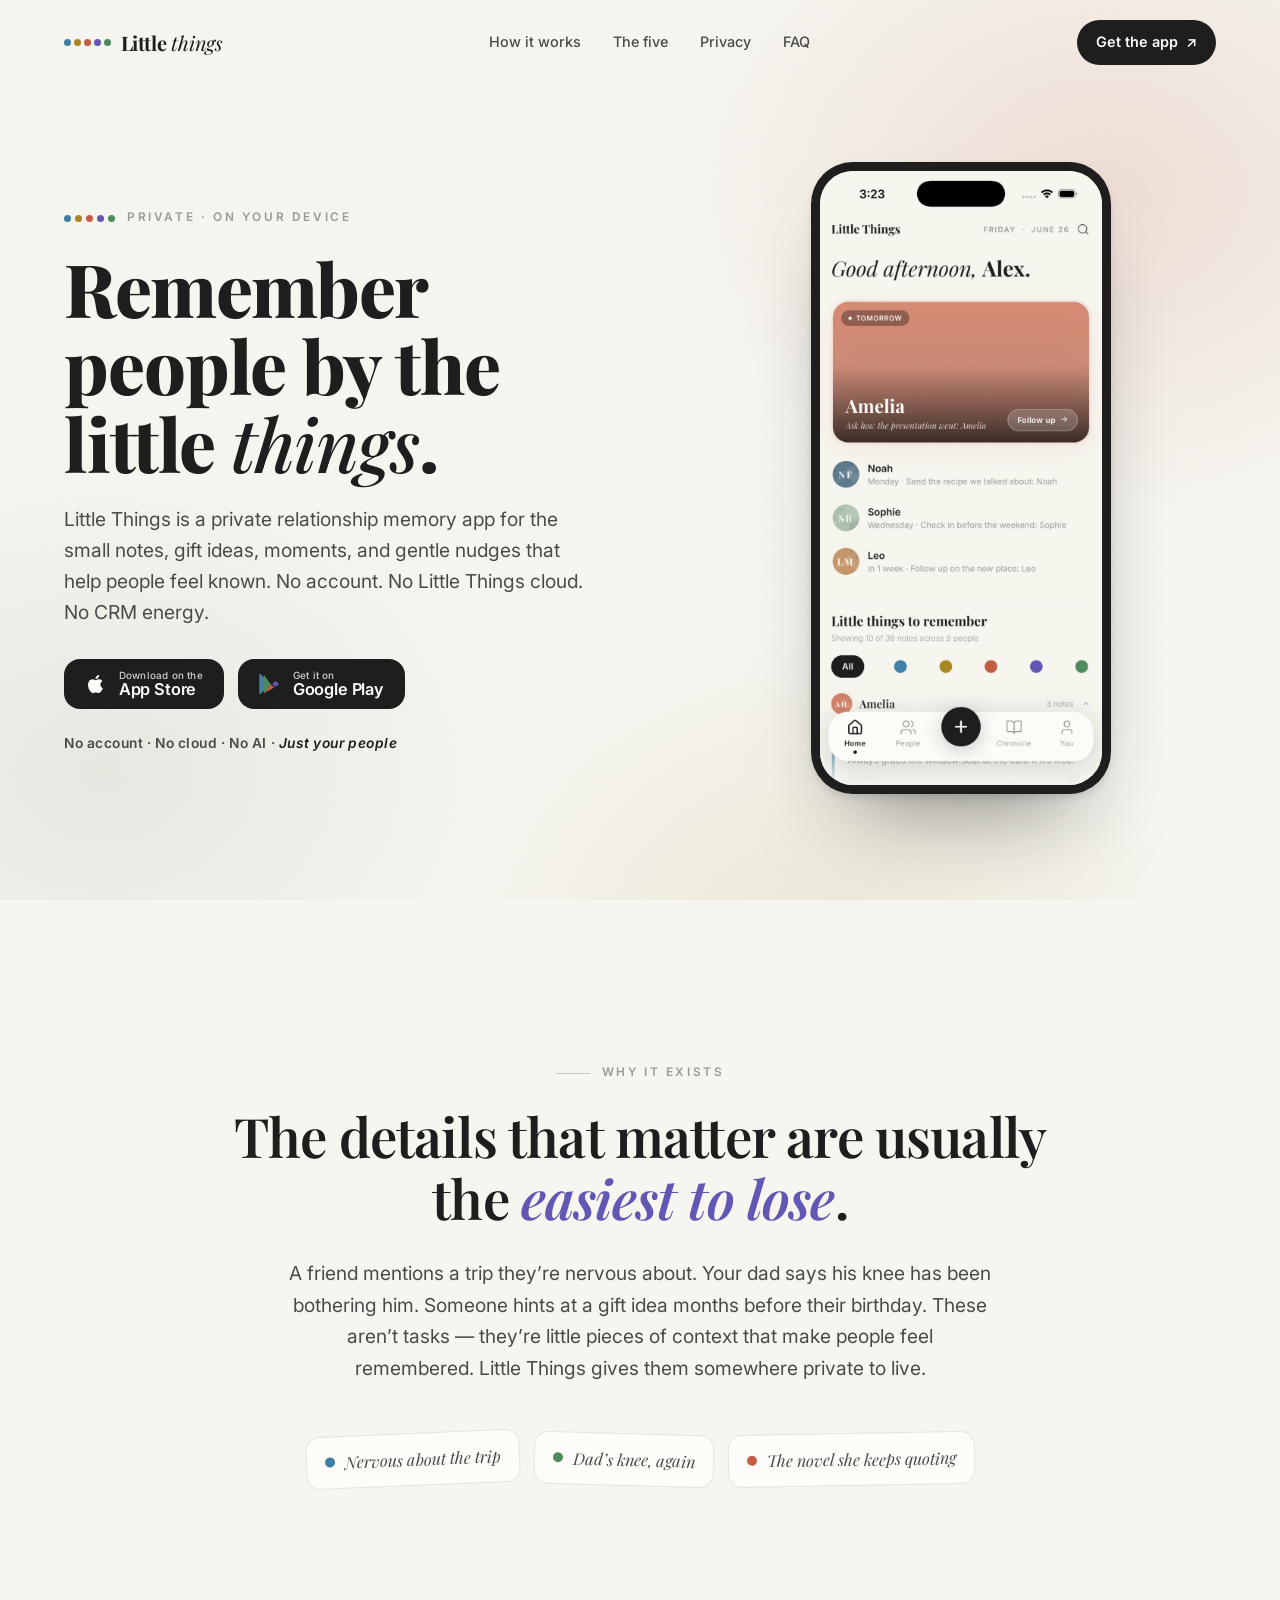
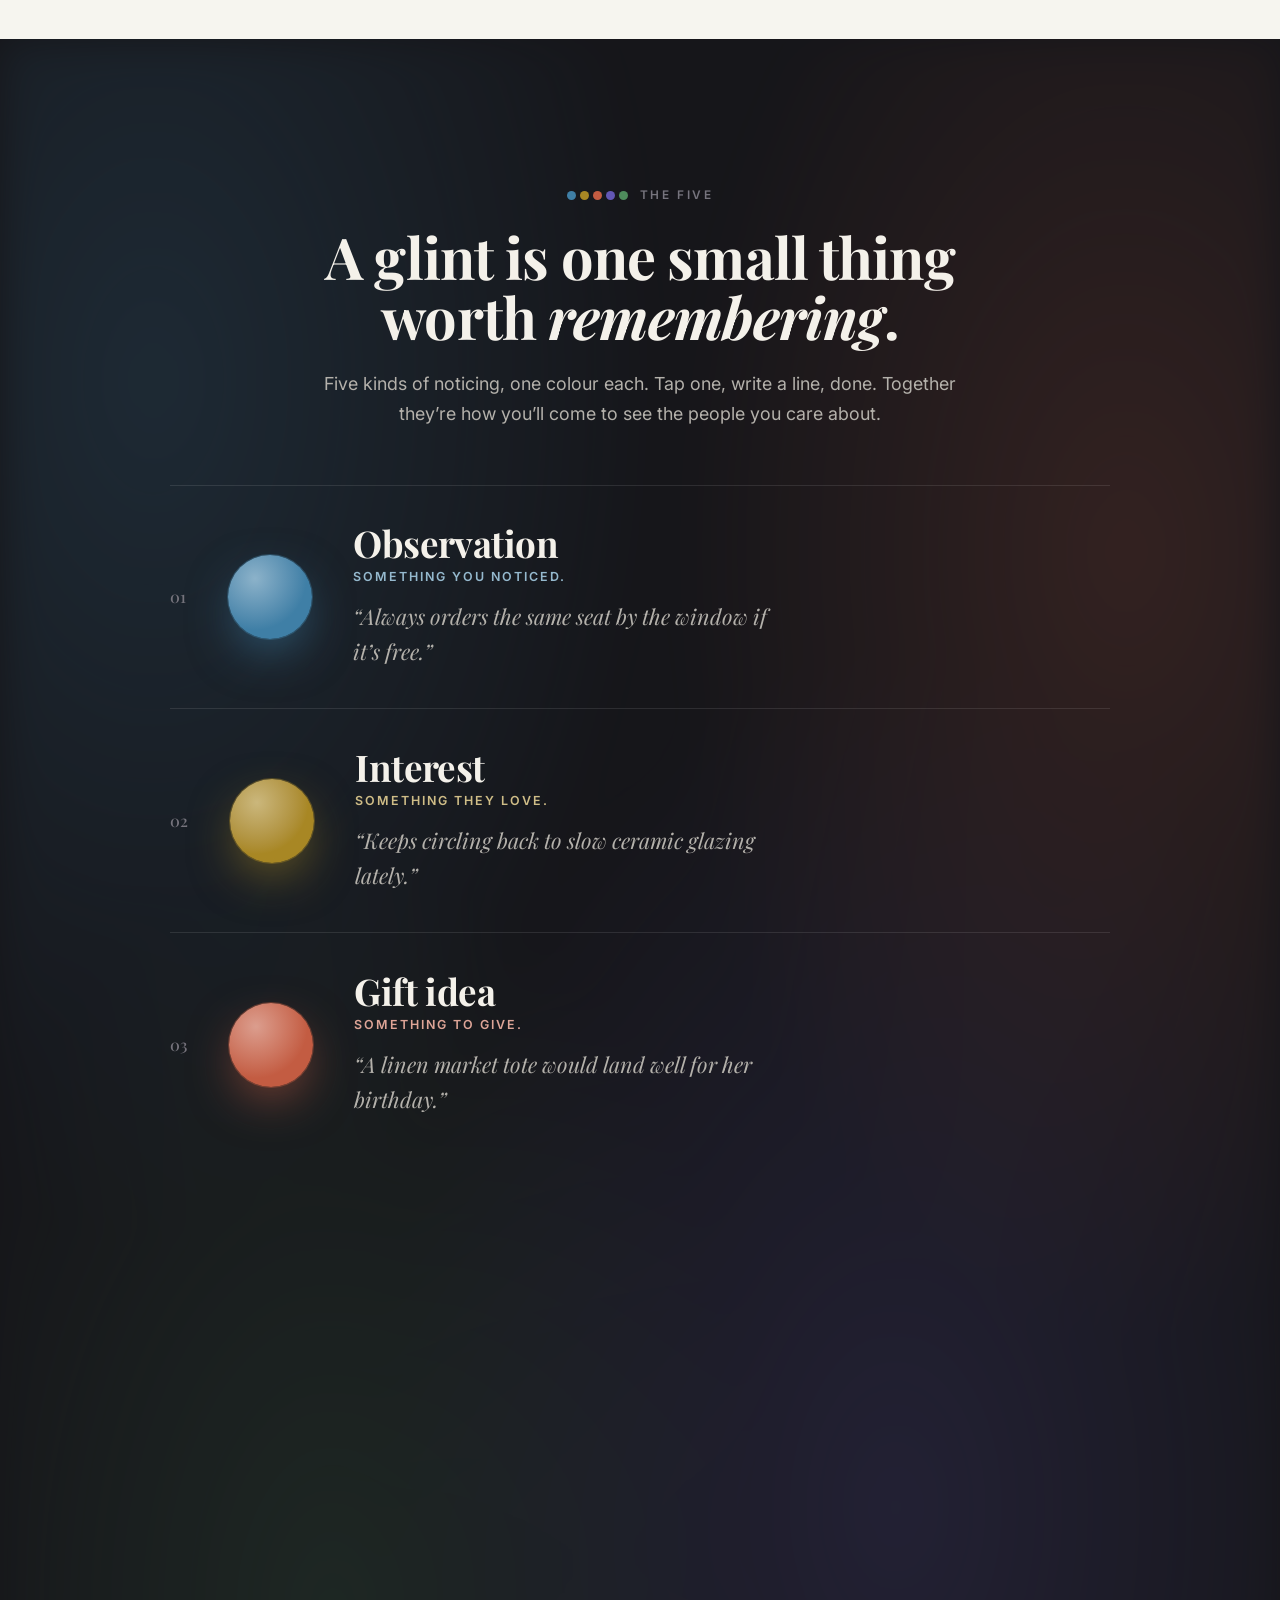
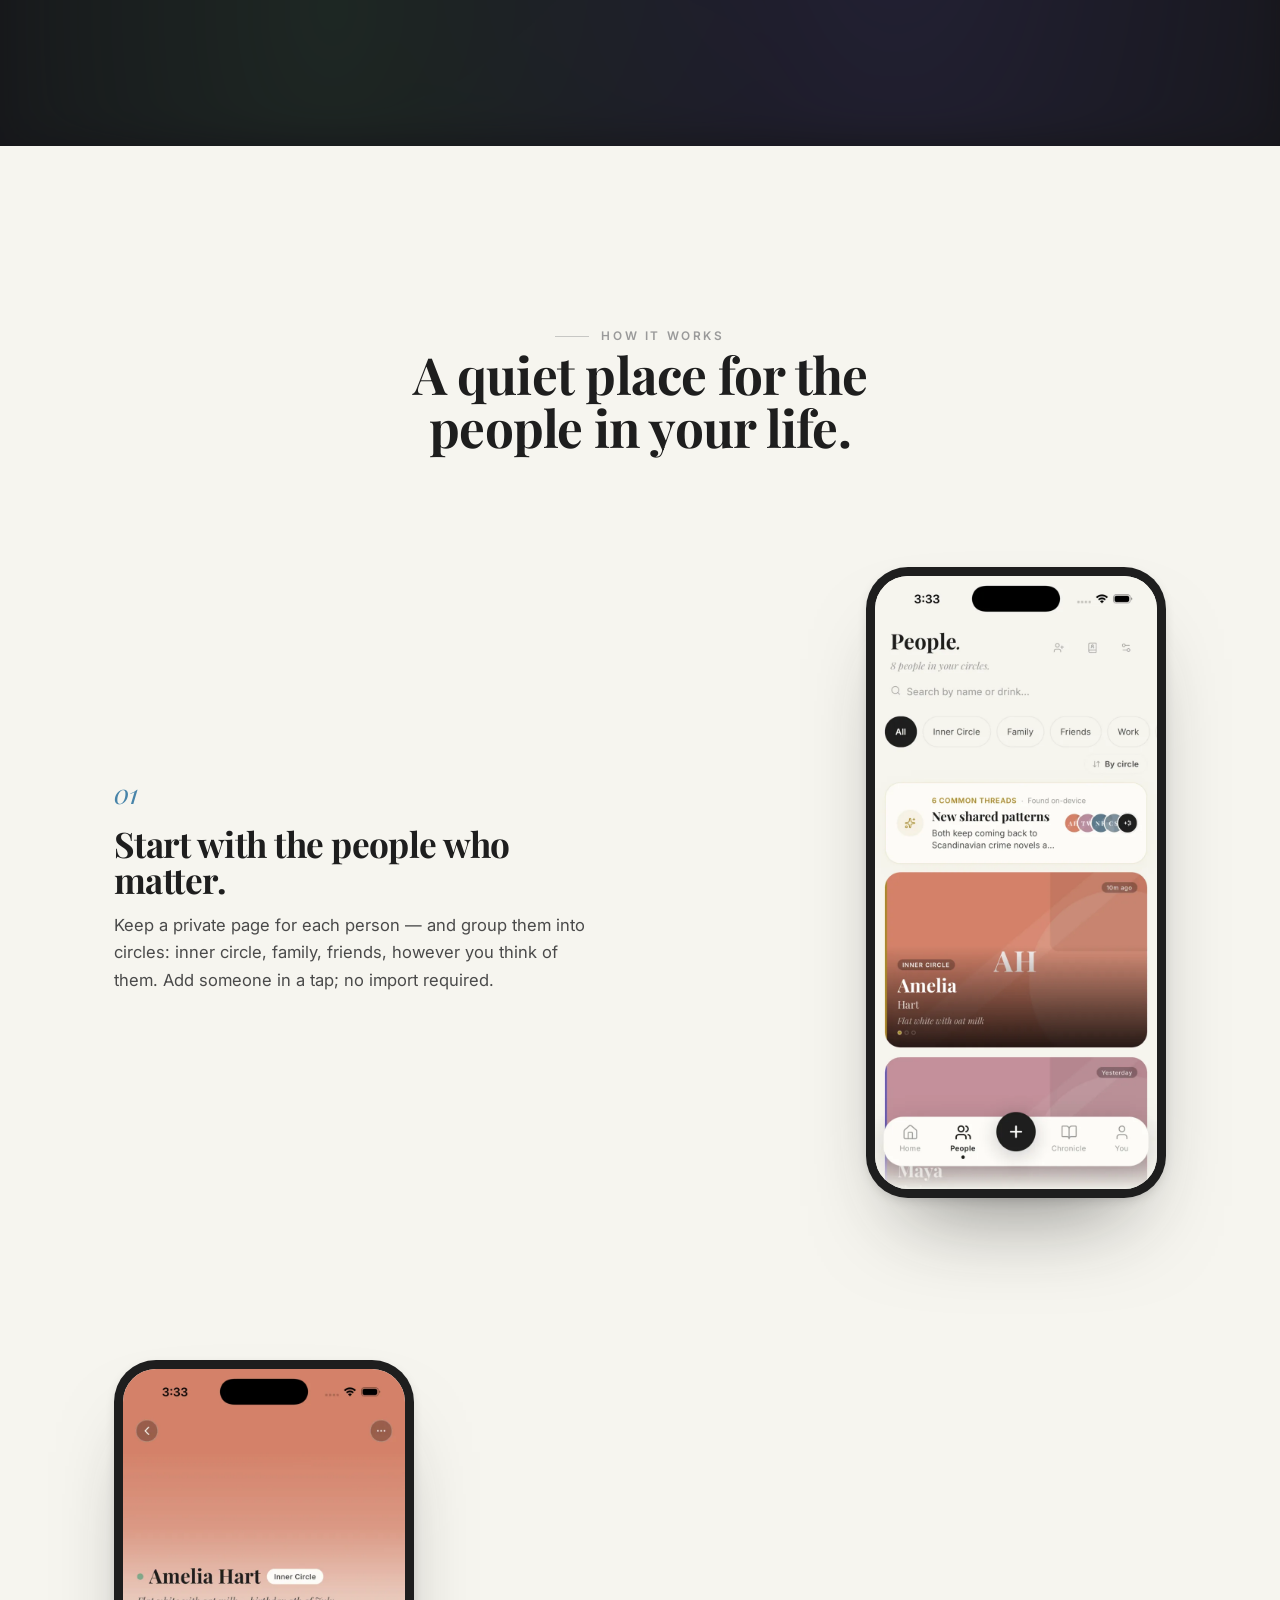
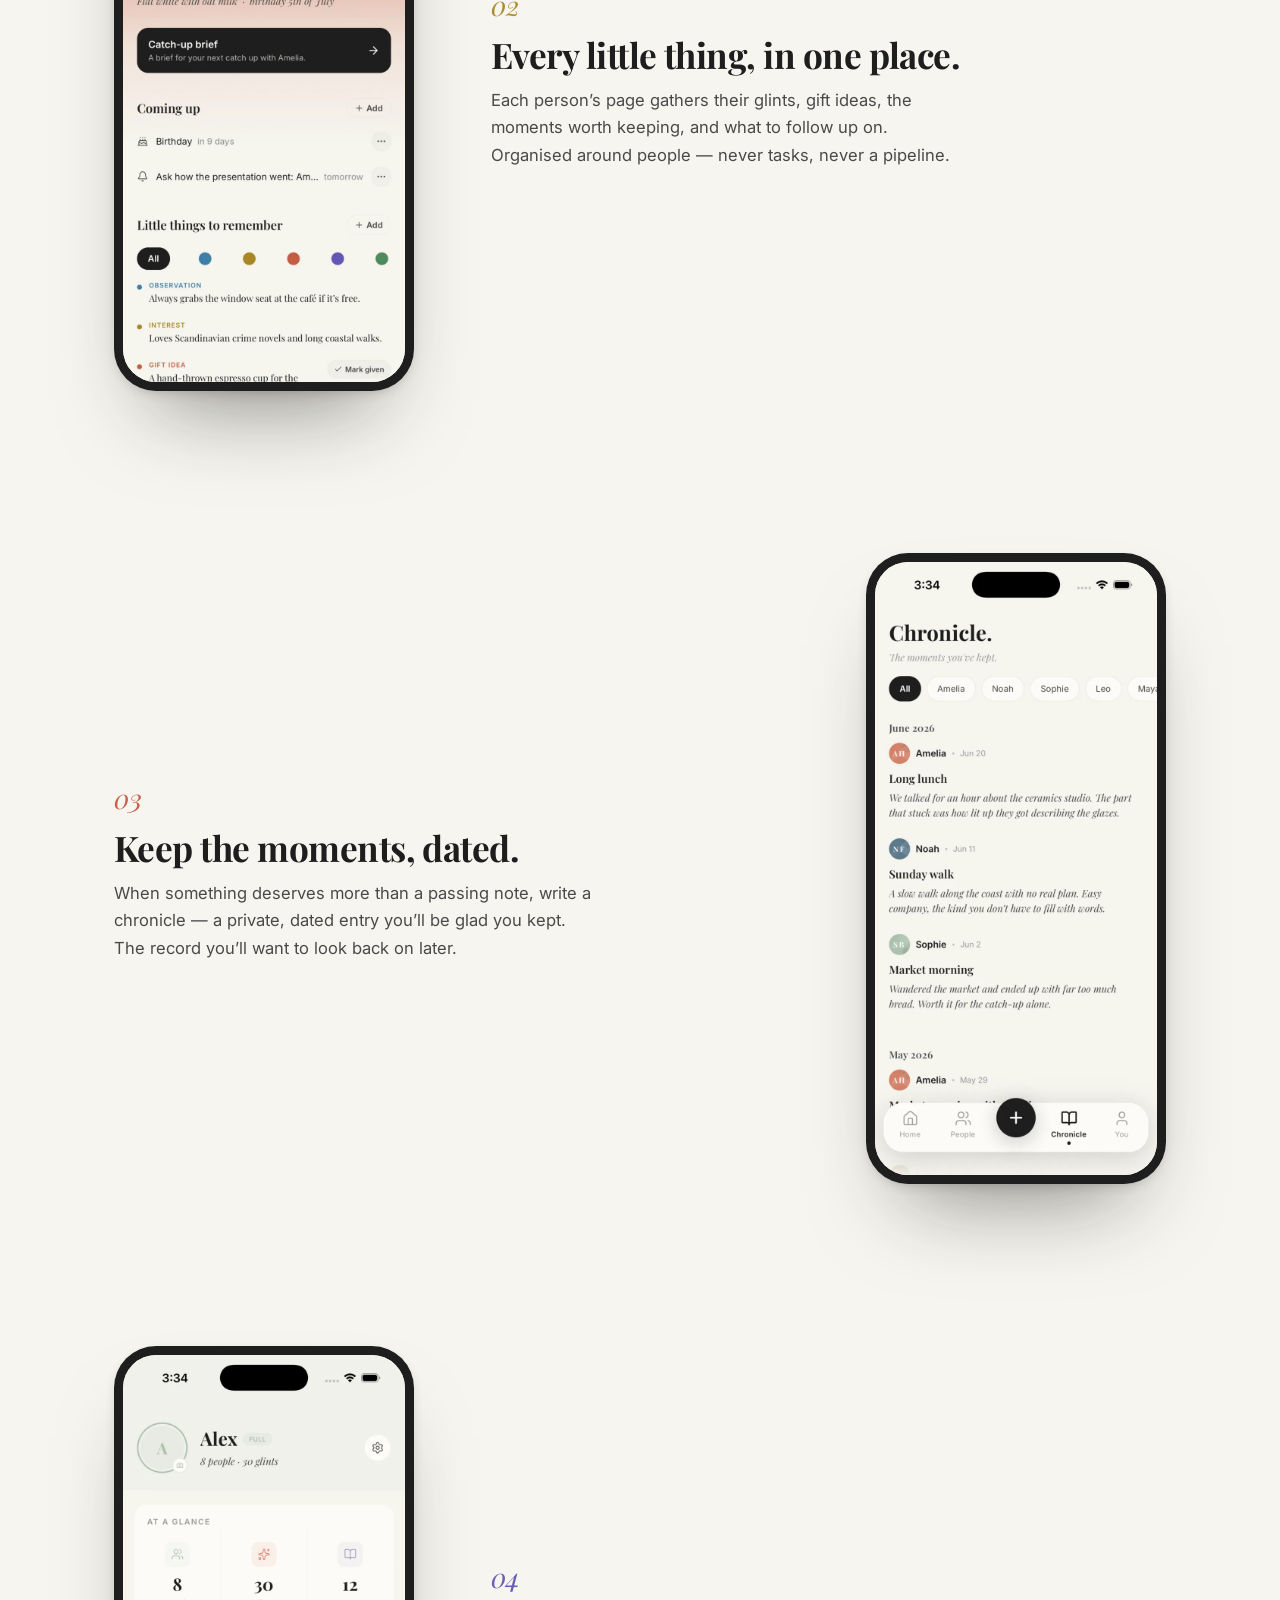
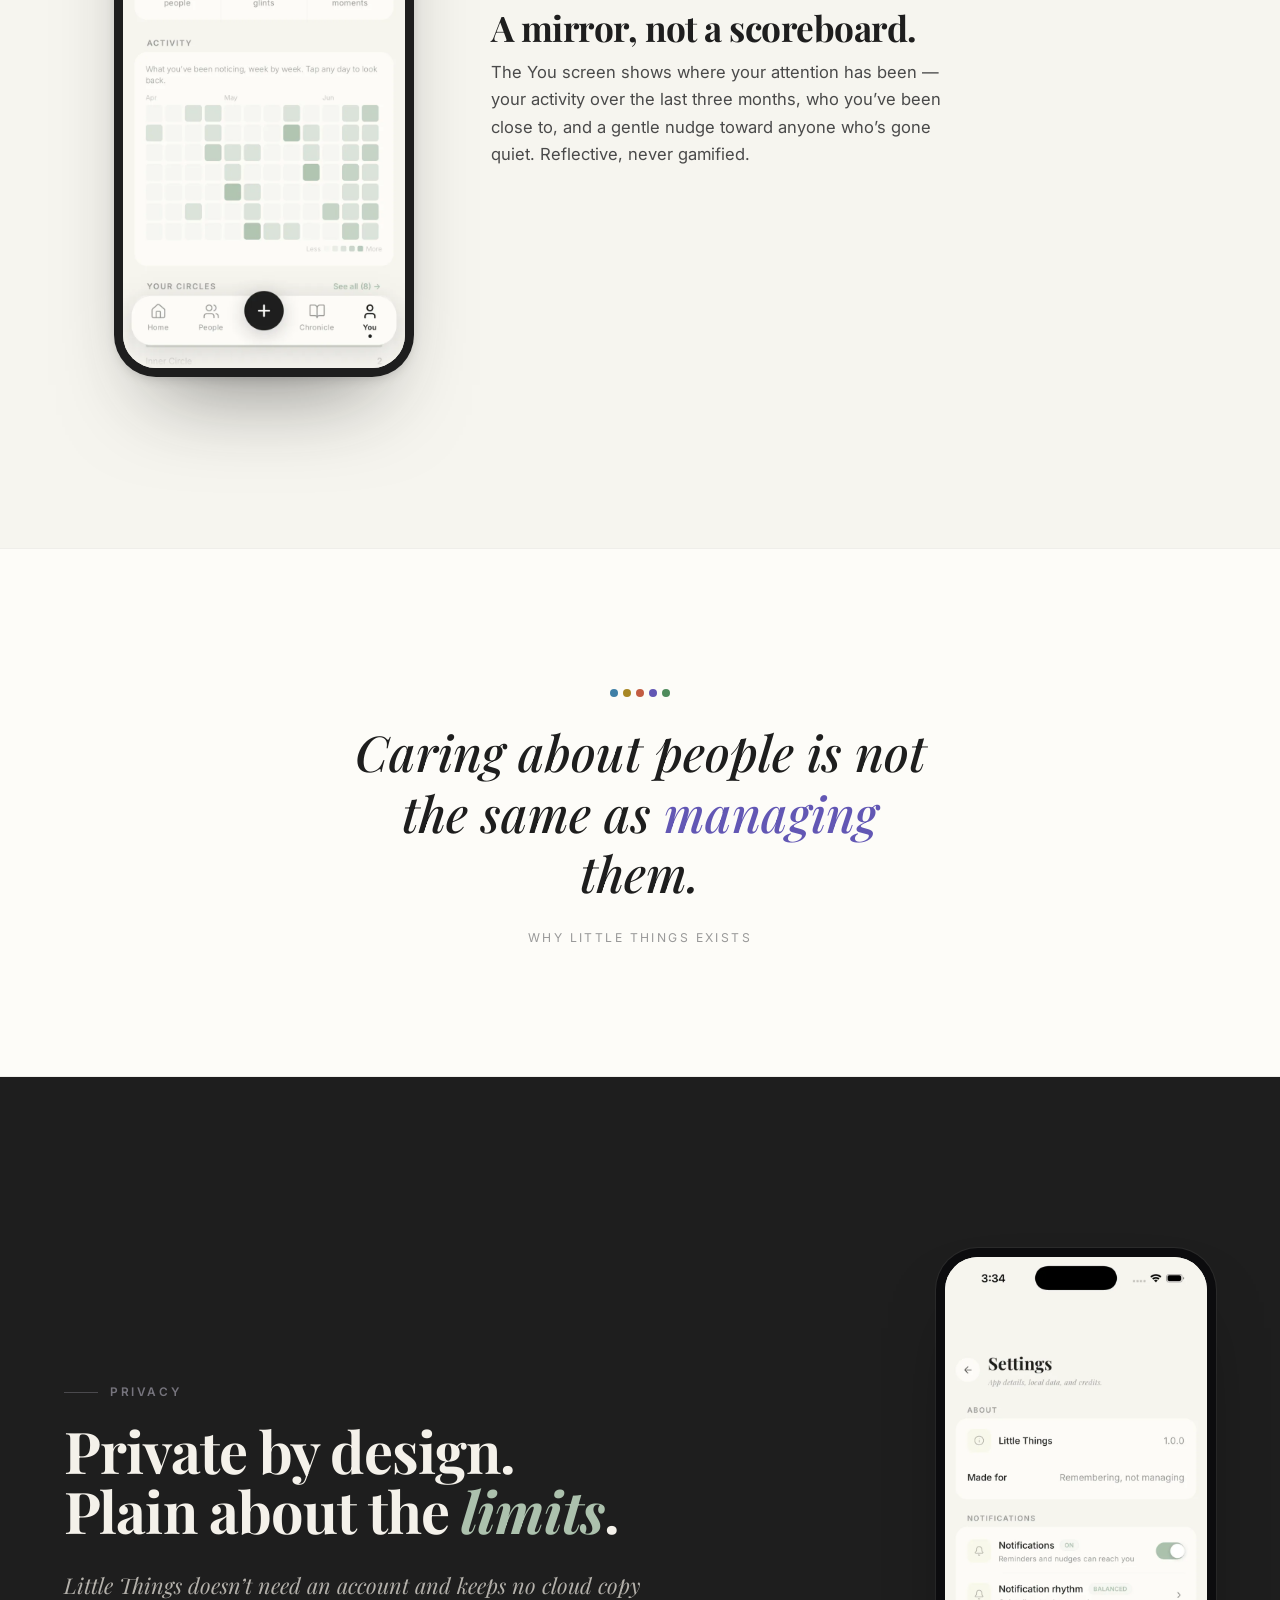
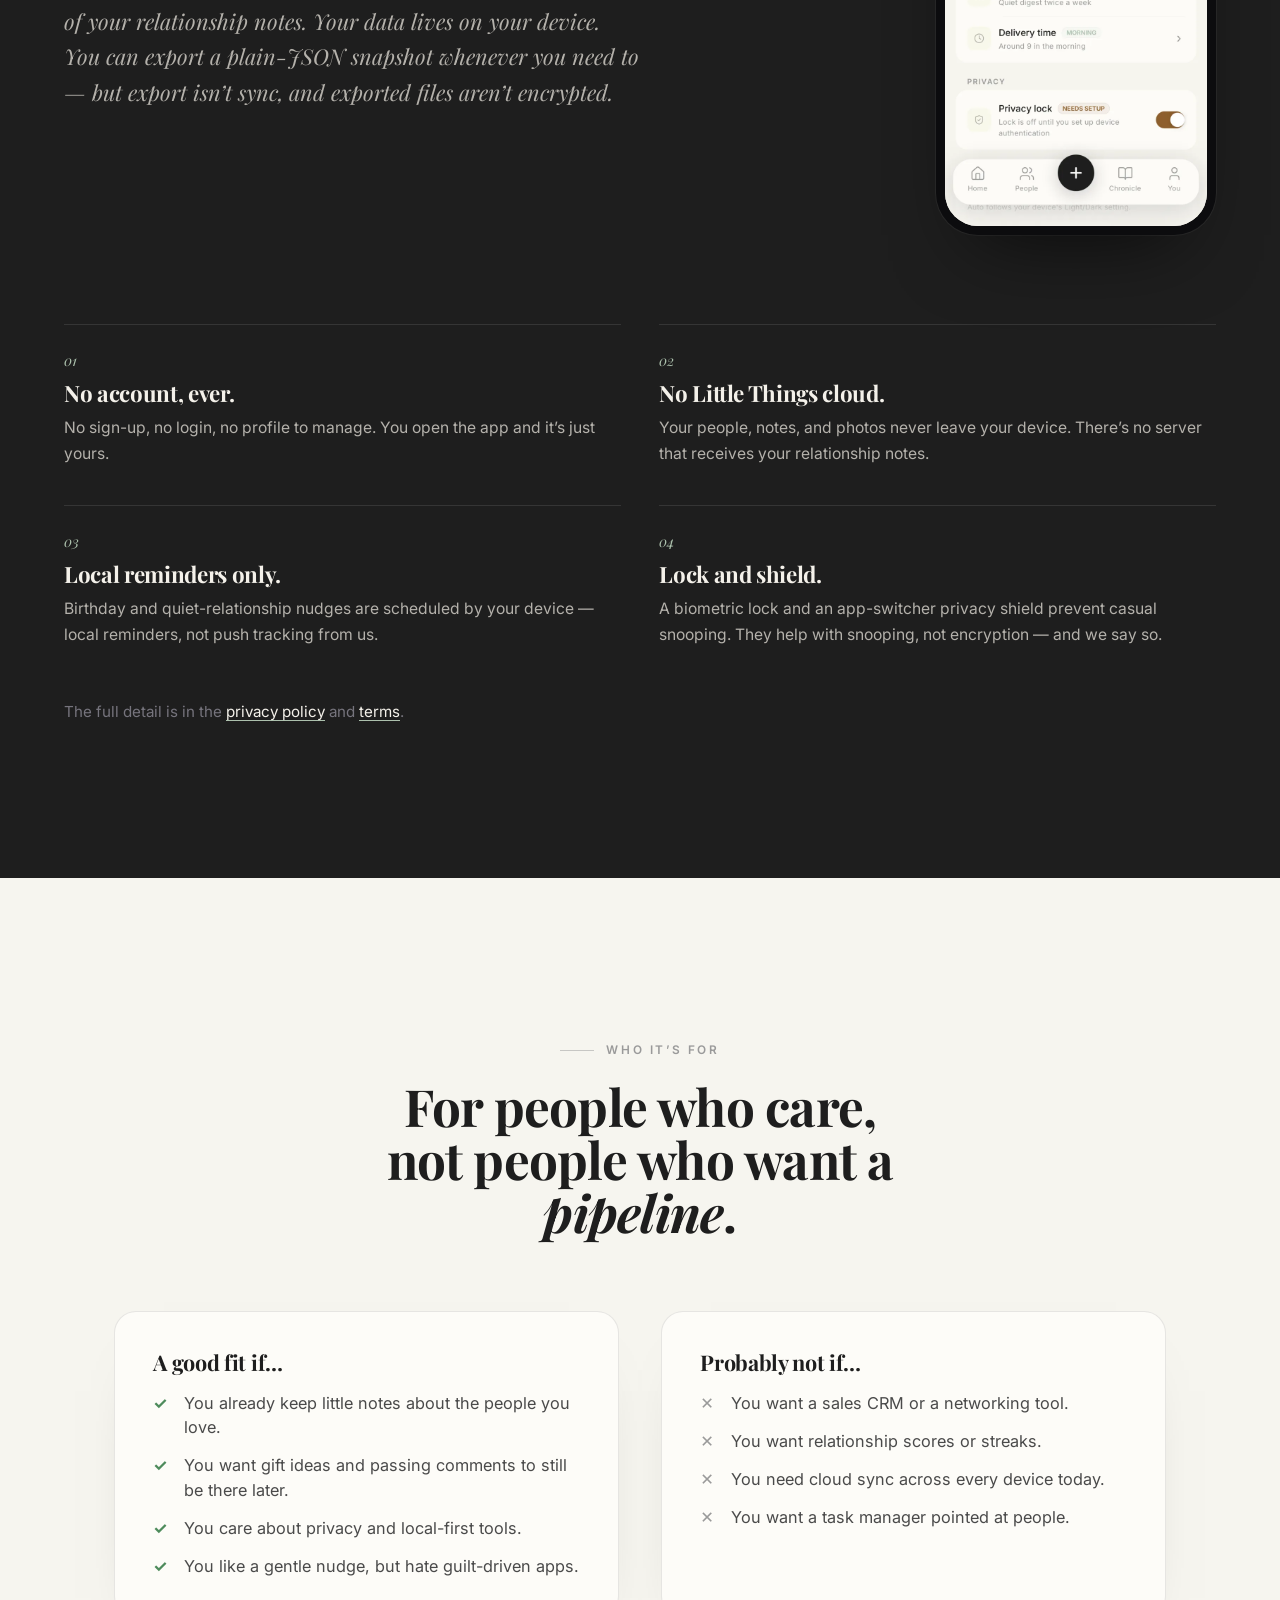
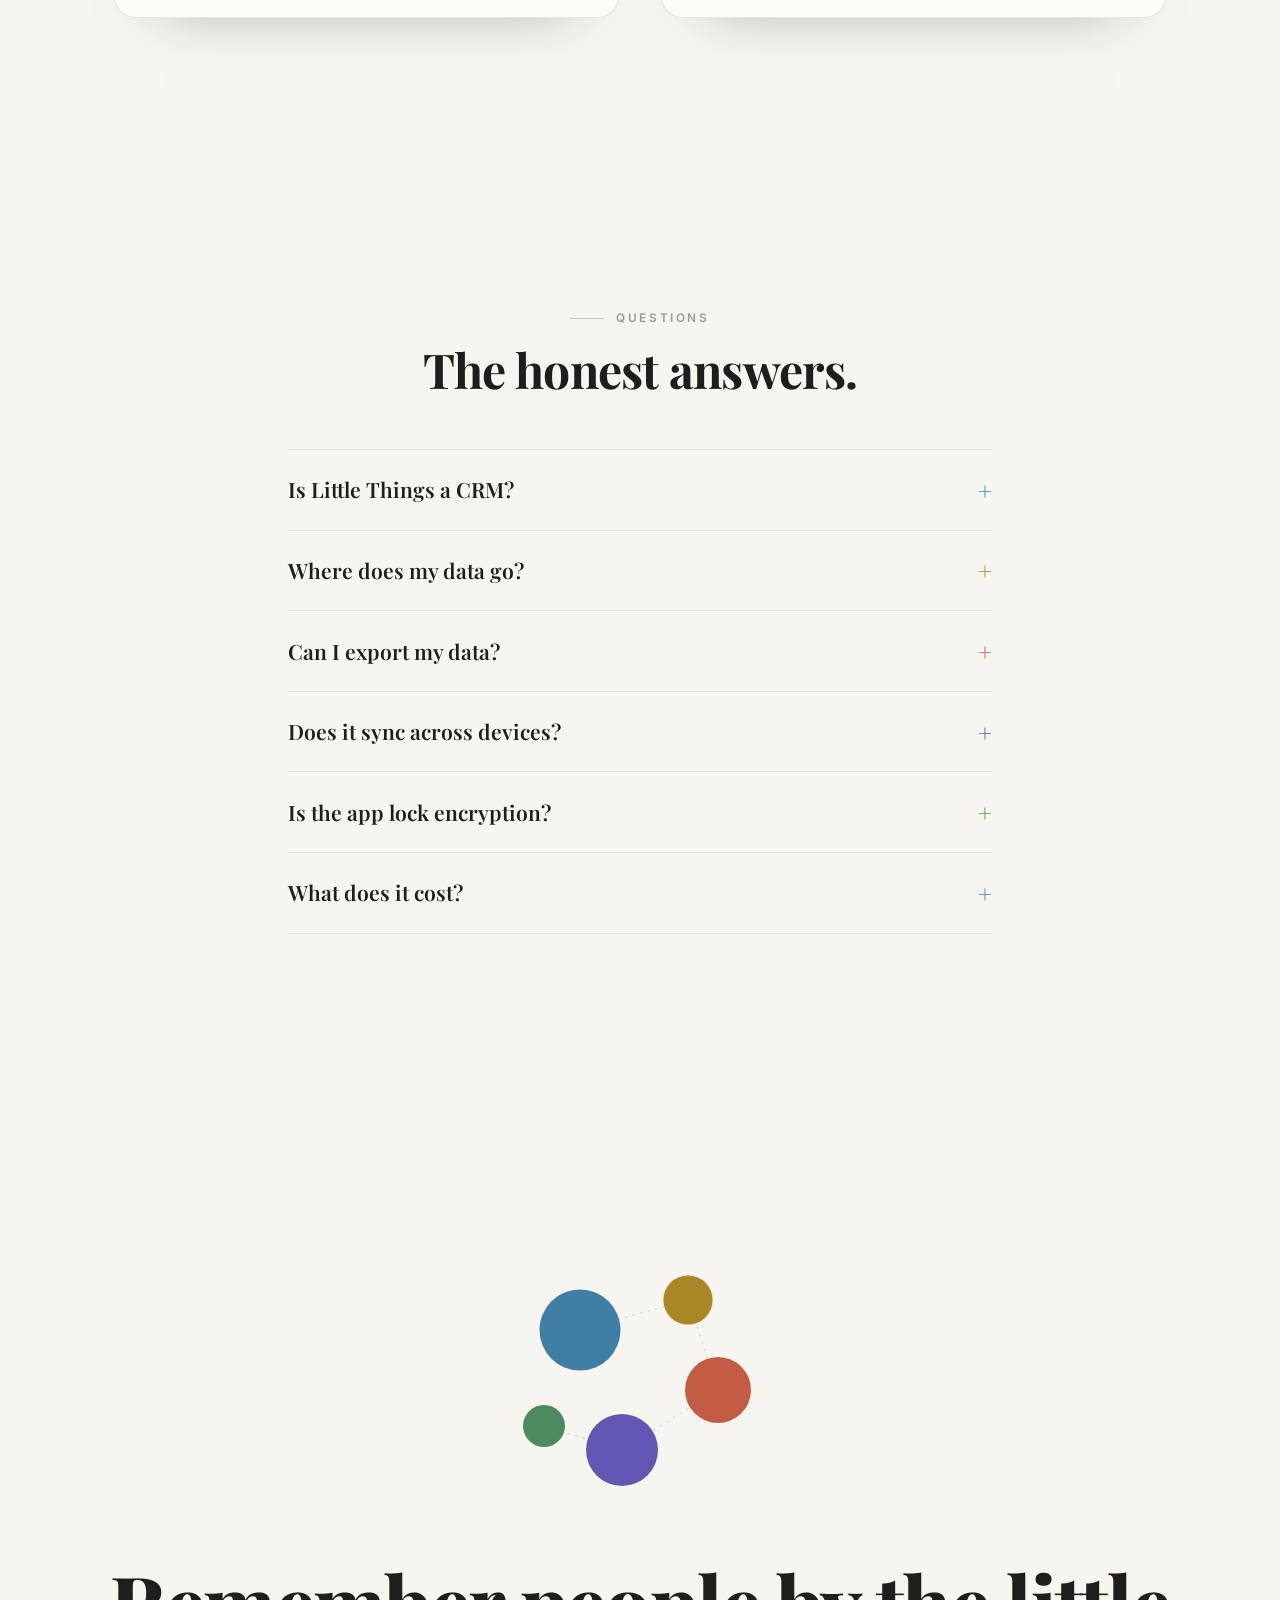
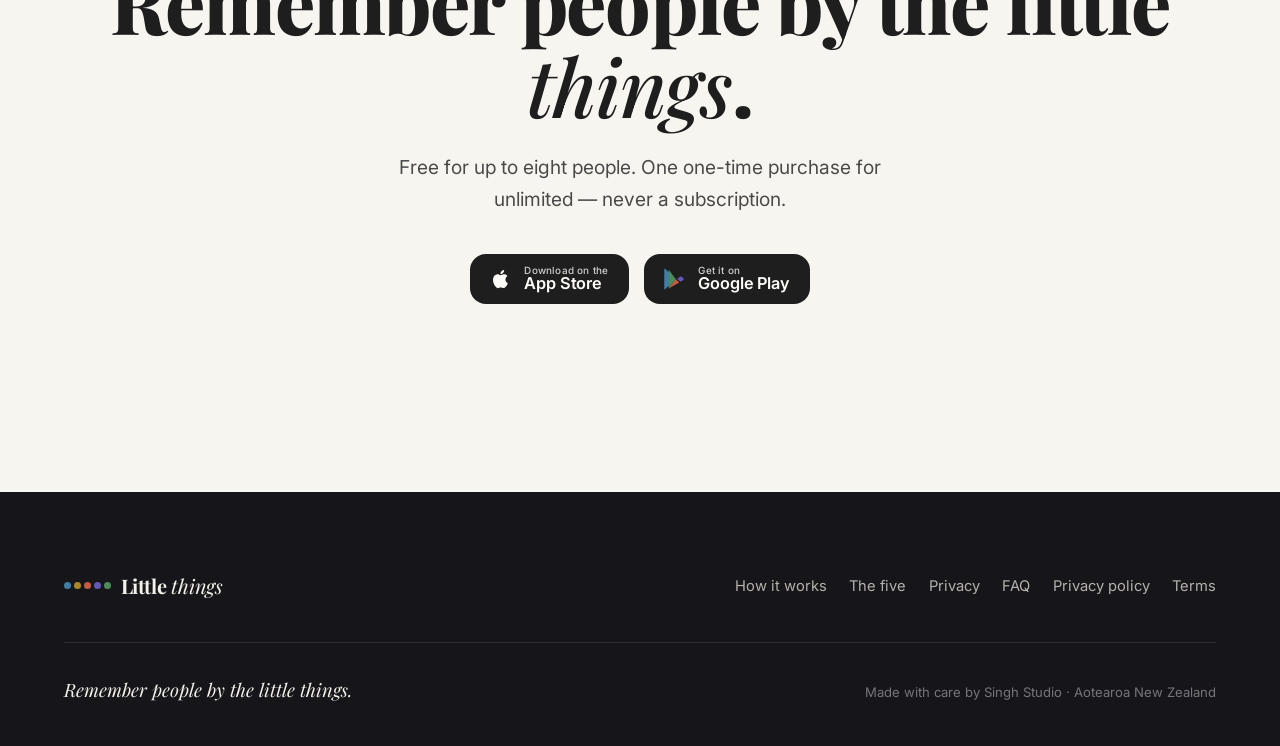
==== commit 683222b6: "Publish 1.0 marketing site — product-led redesign, reconciled privacy/terms, new support page Co-Aut" ====
--- a/index.html
+++ b/index.html
@@ -3,55 +3,66 @@
   <head>
     <meta charset="utf-8" />
     <meta name="viewport" content="width=device-width, initial-scale=1" />
-    <title>Little Things — Remember the little things</title>
+    <title>Little Things — Private notes for the people who matter</title>
     <meta
       name="description"
-      content="Little Things helps you remember small details about people you care about. Add people, save notes, set reminders, and keep everything on your device."
+      content="Little Things is a private relationship memory app for saving small notes, gift ideas, moments, and gentle nudges about the people who matter. No account. No Little Things cloud. No CRM energy."
     />
-    <meta name="theme-color" content="#F4EBDC" />
-    <meta property="og:title" content="Little Things" />
+    <meta name="theme-color" content="#FDFCF8" />
+    <meta property="og:title" content="Remember people by the little things" />
     <meta
       property="og:description"
-      content="A private app for small details, gentle reminders, and people who matter."
+      content="A private, local-first relationship memory app for thoughtful notes, moments, gift ideas, and gentle nudges."
     />
     <meta property="og:type" content="website" />
+    <meta property="og:url" content="https://getlittlethings.app/" />
+    <meta name="twitter:card" content="summary_large_image" />
+    <link rel="canonical" href="https://getlittlethings.app/" />
     <link rel="icon" href="./assets/favicon.png" />
     <link rel="preconnect" href="https://fonts.googleapis.com" />
     <link rel="preconnect" href="https://fonts.gstatic.com" crossorigin />
     <link
-      href="https://fonts.googleapis.com/css2?family=Fraunces:opsz,wght,SOFT,WONK@9..144,300..900,50..100,0..1&amp;family=Inter:wght@300;400;500;600;700;800&amp;family=Caveat:wght@500;600&amp;family=Playfair+Display:ital,wght@0,400;0,500;0,600;0,700;1,400&amp;display=swap"
+      href="https://fonts.googleapis.com/css2?family=Playfair+Display:ital,wght@0,400;0,500;0,600;0,700;0,800;0,900;1,400;1,500;1,600;1,700&family=Inter:wght@300;400;500;600;700&display=swap"
       rel="stylesheet"
     />
     <link rel="stylesheet" href="./styles.css" />
+    <script>document.documentElement.className += " js";</script>
     <script type="application/ld+json">
       {
         "@context": "https://schema.org",
         "@type": "SoftwareApplication",
         "name": "Little Things",
         "applicationCategory": "LifestyleApplication",
-        "operatingSystem": "iOS",
-        "description": "A private app for small details, gentle reminders, and people who matter."
+        "operatingSystem": "iOS, Android",
+        "offers": { "@type": "Offer", "price": "0", "priceCurrency": "USD" },
+        "description": "A private relationship memory app for the small notes, gift ideas, moments, and gentle nudges about the people who matter."
       }
     </script>
   </head>
   <body>
     <a class="skip-link" href="#main">Skip to content</a>
     <div class="grain" aria-hidden="true"></div>
-    <div class="paper-vignette" aria-hidden="true"></div>
-
-    <header class="site-nav" aria-label="Primary navigation">
-      <a class="brand-mark" href="#top" aria-label="Little Things home">
-        <img src="./assets/icon.png" alt="" />
-        <span>Little Things</span>
+
+    <!-- ============================ NAV ============================ -->
+    <header class="site-nav" data-nav aria-label="Primary navigation">
+      <a class="brand-mark" href="#top" aria-label="Little Things, home">
+        <span class="seal" aria-hidden="true">
+          <span class="seal-dot" style="--c: var(--observation)"></span>
+          <span class="seal-dot" style="--c: var(--interest)"></span>
+          <span class="seal-dot" style="--c: var(--gift)"></span>
+          <span class="seal-dot" style="--c: var(--moment)"></span>
+          <span class="seal-dot" style="--c: var(--support)"></span>
+        </span>
+        <span class="brand-word">Little <em>things</em></span>
       </a>
       <nav class="desktop-links" aria-label="Page sections">
-        <a href="#why">About</a>
-        <a href="#story">Features</a>
+        <a href="#how">How it works</a>
+        <a href="#glints">The five</a>
         <a href="#privacy">Privacy</a>
-        <a href="#docs">Docs</a>
+        <a href="#faq">FAQ</a>
       </nav>
-      <a class="nav-button magnetic" href="#beta">
-        <span>Join beta</span>
+      <a class="nav-button" href="#get">
+        <span>Get the app</span>
         <i aria-hidden="true">&nearr;</i>
       </a>
       <button class="menu-button" type="button" aria-label="Open menu" aria-expanded="false" data-menu-toggle>
@@ -65,11 +76,11 @@
         <span aria-hidden="true">&times;</span>
       </button>
       <nav aria-label="Mobile navigation">
-        <a href="#why">About</a>
-        <a href="#story">Features</a>
+        <a href="#how">How it works</a>
+        <a href="#glints">The five</a>
         <a href="#privacy">Privacy</a>
-        <a href="#docs">Docs</a>
-        <a href="#beta">Join beta</a>
+        <a href="#faq">FAQ</a>
+        <a href="#get">Get the app</a>
       </nav>
     </div>
 
@@ -79,478 +90,434 @@
     </a>
 
     <main id="main">
-      <!-- =============================== HERO =============================== -->
+      <!-- ============================ HERO ============================ -->
       <section class="hero" id="top" aria-labelledby="hero-title">
         <div class="hero-grid">
           <div class="hero-copy">
-            <p class="eyebrow"><i aria-hidden="true"></i><span>A private app for close relationships</span></p>
-            <h1 id="hero-title" data-split-heading>
-              <span class="line">Remember the</span>
-              <span class="line"><em>little things.</em></span>
+            <p class="eyebrow" data-reveal>
+              <span class="eyebrow-dots" aria-hidden="true">
+                <i style="--c: var(--observation)"></i>
+                <i style="--c: var(--interest)"></i>
+                <i style="--c: var(--gift)"></i>
+                <i style="--c: var(--moment)"></i>
+                <i style="--c: var(--support)"></i>
+              </span>
+              <span>Private · on your device</span>
+            </p>
+
+            <h1 id="hero-title" class="hero-title" data-reveal>
+              Remember people by the little <em>things</em>.
             </h1>
-            <p class="hero-lede">
-              Little Things keeps the small details close: gift ideas, important
-              dates, favourite coffee orders, hard weeks, and the things someone
-              says in passing.
+
+            <p class="hero-lede" data-reveal data-reveal-delay="1">
+              Little Things is a private relationship memory app for the small
+              notes, gift ideas, moments, and gentle nudges that help people feel
+              known. No account. No Little Things cloud. No CRM energy.
             </p>
-            <div class="hero-actions">
-              <a class="primary-action magnetic" href="#beta">
-                <span>Join the beta</span>
-                <i aria-hidden="true">&nearr;</i>
+
+            <div class="hero-cta" data-reveal data-reveal-delay="2">
+              <a class="store-button store-apple" href="https://apps.apple.com/app/id6766800274" aria-label="Download on the App Store">
+                <svg viewBox="0 0 24 24" aria-hidden="true" focusable="false"><path d="M17.05 12.54c-.02-2.13 1.74-3.15 1.82-3.2-1-1.45-2.54-1.65-3.09-1.67-1.31-.13-2.56.77-3.23.77-.66 0-1.69-.75-2.78-.73-1.43.02-2.75.83-3.48 2.11-1.49 2.58-.38 6.39 1.06 8.48.7 1.02 1.54 2.17 2.63 2.13 1.06-.04 1.46-.68 2.74-.68 1.27 0 1.64.68 2.76.66 1.14-.02 1.86-1.04 2.56-2.07.81-1.19 1.14-2.34 1.16-2.4-.03-.01-2.22-.85-2.24-3.38zM14.93 6.25c.58-.71.98-1.69.87-2.67-.84.03-1.86.56-2.46 1.26-.54.62-1.01 1.62-.88 2.57.94.07 1.89-.47 2.47-1.16z"/></svg>
+                <span><small>Download on the</small><strong>App Store</strong></span>
               </a>
-              <a class="text-action" href="#story">
-                <span>See how it works</span>
-                <i aria-hidden="true">&rarr;</i>
+              <a class="store-button store-play" href="https://play.google.com/store/apps/details?id=com.singhstudio.littlethings" aria-label="Get it on Google Play">
+                <svg viewBox="0 0 24 24" aria-hidden="true" focusable="false">
+                  <path d="M3.6 2.4 13.4 12 3.6 21.6c-.36-.2-.6-.58-.6-1.04V3.44c0-.46.24-.84.6-1.04z" fill="var(--observation)"/>
+                  <path d="m13.4 12 3.4 3.2-9.7 5.5L13.4 12z" fill="var(--gift)"/>
+                  <path d="M7.1 3.3 13.4 12 7.1 20.7 7.1 3.3z" fill="var(--support)"/>
+                  <path d="M17.9 9.45 14.9 12l3 2.55 2.5-1.42c.74-.42.74-1.84 0-2.26L17.9 9.45z" fill="var(--moment)"/>
+                  <path d="M16.8 8.8 13.4 12l3.4-3.2 1.1.65L16.8 8.8z" fill="var(--interest)"/>
+                </svg>
+                <span><small>Get it on</small><strong>Google Play</strong></span>
               </a>
             </div>
-            <ul class="hero-trust" aria-label="Privacy summary">
-              <li><span class="dot" aria-hidden="true"></span>No account</li>
-              <li><span class="dot" aria-hidden="true"></span>No Little Things cloud</li>
-              <li><span class="dot" aria-hidden="true"></span>Notes stay on your device</li>
-            </ul>
+
+            <p class="hero-trust" data-reveal data-reveal-delay="3">
+              No account · No cloud · No AI · <em>Just your people</em>
+            </p>
           </div>
 
-          <div class="hero-stage" data-tilt-stage aria-label="Little Things app preview">
-            <div class="stage-rings" aria-hidden="true">
-              <span class="ring ring-1"></span>
-              <span class="ring ring-2"></span>
-              <span class="ring ring-3"></span>
-            </div>
-
-            <article class="orbit-card orbit-card-1" data-float-card style="--drift-delay: 0s;">
-              <span class="card-tag">Gift idea</span>
-              <strong>Vintage camera strap</strong>
-              <span class="card-meta">James mentioned film photography</span>
-            </article>
-            <article class="orbit-card orbit-card-2" data-float-card style="--drift-delay: -3.4s;">
-              <span class="card-tag tag-sage">Before a call</span>
-              <strong>Ask Sam about the new job</strong>
-              <span class="card-meta">First week sounded like a lot</span>
-            </article>
-            <article class="orbit-card orbit-card-3" data-float-card style="--drift-delay: -6.7s;">
-              <span class="card-tag tag-rose">Moment</span>
-              <strong>Sunday pasta night with Hannah</strong>
-              <span class="card-meta">Stayed at the table for hours</span>
-            </article>
-            <article class="orbit-card orbit-card-4" data-float-card style="--drift-delay: -10s;">
-              <span class="card-tag tag-lavender">Gentle nudge</span>
-              <strong>Dad&rsquo;s knee was bothering him</strong>
-              <span class="card-meta">Ask how the garden is going too</span>
-            </article>
-
-            <div class="device hero-device capture-device" aria-hidden="true">
+          <div class="hero-phone" data-reveal data-reveal-delay="1">
+            <div class="device">
               <div class="device-bezel">
-                <div class="device-screen capture-screen home-screen">
-                  <img
-                    class="screen-capture"
-                    src="./assets/screenshots/home-main.webp"
-                    alt=""
-                    loading="eager"
-                    decoding="async"
-                  />
+                <div class="device-screen">
+                  <img src="./assets/screenshots/app-home.webp" alt="The Little Things home screen — a warm greeting and a gentle nudge to reach out to someone who's gone quiet." width="1206" height="2622" decoding="async" />
                 </div>
               </div>
             </div>
           </div>
         </div>
-
-        <p class="hero-stage-caption">
-          <span class="caption-mark" aria-hidden="true">&#x2199;</span>
-          <span>Beta build, May 2026 &mdash; UI may change before launch.</span>
+      </section>
+
+      <!-- ============================ PROBLEM ============================ -->
+      <section class="intro" id="why" aria-labelledby="intro-title">
+        <p class="eyebrow" data-reveal><span class="eyebrow-rule" aria-hidden="true"></span><span>Why it exists</span></p>
+        <h2 id="intro-title" class="intro-title" data-reveal>
+          The details that matter are usually the
+          <span class="ink-shift">easiest to lose</span>.
+        </h2>
+        <p class="intro-lede" data-reveal>
+          A friend mentions a trip they’re nervous about. Your dad says his knee
+          has been bothering him. Someone hints at a gift idea months before their
+          birthday. These aren’t tasks — they’re little pieces of context that make
+          people feel remembered. Little Things gives them somewhere private to live.
         </p>
-      </section>
-
-      <!-- =========================== MANIFESTO + EXAMPLES =========================== -->
-      <section class="manifesto" id="why" aria-labelledby="manifesto-title">
-        <p class="eyebrow"><i aria-hidden="true"></i><span>About the app</span></p>
-        <h2 id="manifesto-title" class="manifesto-headline">
-          Caring about people is not the same as <em>managing</em> them.
-        </h2>
-        <p class="manifesto-lede">
-          Little Things is a private memory app for your close relationships.
-          Add someone, save what matters, and set gentle reminders for moments
-          when a message would help. It&rsquo;s not a CRM, a productivity system, or a
-          social network. It&rsquo;s where the birthday, coffee order, gift idea, and
-          hard week can live without turning relationships into tasks.
-        </p>
-
-        <div class="examples-board" aria-hidden="false">
-          <article class="memory paper-card card-tilt-a">
-            <span class="card-tag">Before a call</span>
-            <strong>Ask Sam how the new job is going.</strong>
-            <span class="card-meta">First week sounded like a lot</span>
-          </article>
-          <article class="memory paper-card card-tilt-b card-sage">
-            <span class="card-tag">Gift idea</span>
-            <strong>James mentioned he wants to get back into film photography.</strong>
-            <span class="card-meta">Vintage camera strap</span>
-          </article>
-          <article class="memory paper-card card-tilt-c card-rose">
-            <span class="card-tag">Preference</span>
-            <strong>Maya likes bergamot, but not lavender.</strong>
-            <span class="card-meta">Tea, candles, anything scented</span>
-          </article>
-          <article class="memory paper-card card-tilt-d">
-            <span class="card-tag">Moment</span>
-            <strong>Sunday pasta night with Hannah.</strong>
-            <span class="card-meta">Stayed at the table for hours</span>
-          </article>
-          <article class="memory paper-card card-tilt-e card-lavender">
-            <span class="card-tag">Gentle nudge</span>
-            <strong>Dad&rsquo;s knee was bothering him.</strong>
-            <span class="card-meta">Ask how the garden is going too</span>
-          </article>
-          <article class="memory paper-card card-tilt-f card-sage">
-            <span class="card-tag">Important date</span>
-            <strong>Aroha&rsquo;s interview is on Thursday.</strong>
-            <span class="card-meta">Send a message that morning</span>
-          </article>
-          <span class="memory paper-card paper-card-blank card-tilt-g" aria-hidden="true">
-            <em>Add a small detail you want to remember.</em>
-          </span>
-        </div>
-      </section>
-
-      <!-- =========================== PINNED PRODUCT STORY =========================== -->
-      <section class="story" id="story" data-orbit-section aria-labelledby="story-title">
-        <div class="story-prologue">
-          <p class="eyebrow eyebrow-light"><i aria-hidden="true"></i><span>How it works</span></p>
-          <h2 id="story-title">
-            Little Things helps you remember people
+        <div class="glint-notes" data-reveal aria-hidden="true">
+          <span class="glint-note"><i style="background: var(--observation)"></i>Nervous about the trip</span>
+          <span class="glint-note"><i style="background: var(--support)"></i>Dad’s knee, again</span>
+          <span class="glint-note"><i style="background: var(--gift)"></i>The novel she keeps quoting</span>
+        </div>
+      </section>
+
+      <!-- ============================ THE FIVE GLINTS (colour section) ============================ -->
+      <section class="glints" id="glints" data-glints aria-labelledby="glints-title">
+        <header class="glints-head">
+          <p class="eyebrow eyebrow-on-dark" data-reveal>
+            <span class="seal seal-lg" aria-hidden="true">
+              <span class="seal-dot" style="--c: var(--observation)"></span>
+              <span class="seal-dot" style="--c: var(--interest)"></span>
+              <span class="seal-dot" style="--c: var(--gift)"></span>
+              <span class="seal-dot" style="--c: var(--moment)"></span>
+              <span class="seal-dot" style="--c: var(--support)"></span>
+            </span>
+            <span>The five</span>
+          </p>
+          <h2 id="glints-title" class="glints-title" data-reveal>
+            A glint is one small thing worth <em>remembering</em>.
           </h2>
-          <p class="story-disclaimer">
-            Screens show the current beta build with placeholder data. UI may
-            change before launch.
+          <p class="glints-sub" data-reveal>
+            Five kinds of noticing, one colour each. Tap one, write a line, done.
+            Together they’re how you’ll come to see the people you care about.
           </p>
-        </div>
-
-        <div class="story-track" data-orbit-scroll>
-          <div class="story-pin">
-            <aside class="story-side" aria-live="polite">
-              <span class="story-count" data-orbit-count>01 / 04</span>
-              <h3 class="story-heading" data-orbit-heading>Start with a few close people.</h3>
-              <p class="story-body" data-orbit-copy>
-                Keep a private list of the people you want to remember with more care.
-              </p>
-              <div class="story-progress" aria-hidden="true">
-                <span data-orbit-progress></span>
-              </div>
-              <nav class="story-steps" aria-label="Product demo steps">
-                <button type="button" class="is-active" data-orbit-nav="0">
-                  <span class="step-num">01</span>
-                  <span class="step-label">People</span>
-                </button>
-                <button type="button" data-orbit-nav="1">
-                  <span class="step-num">02</span>
-                  <span class="step-label">Details</span>
-                </button>
-                <button type="button" data-orbit-nav="2">
-                  <span class="step-num">03</span>
-                  <span class="step-label">Reminders</span>
-                </button>
-                <button type="button" data-orbit-nav="3">
-                  <span class="step-num">04</span>
-                  <span class="step-label">Privacy</span>
-                </button>
-              </nav>
-            </aside>
-
-            <div class="story-stage" data-orbit-stage aria-label="Animated Little Things product story">
-              <div class="story-rings" aria-hidden="true">
-                <span class="ring ring-a"></span>
-                <span class="ring ring-b"></span>
-                <span class="ring ring-c"></span>
-              </div>
-              <article class="story-memory" data-orbit-note="0"><span>Profile</span><strong>Someone you care about</strong></article>
-              <article class="story-memory" data-orbit-note="1"><span>Detail</span><strong>Something worth remembering</strong></article>
-              <article class="story-memory" data-orbit-note="2"><span>Reminder</span><strong>A message that would matter</strong></article>
-              <article class="story-memory" data-orbit-note="3"><span>Privacy</span><strong>Notes stay on your device</strong></article>
-
-              <div class="device story-device capture-device" data-orbit-device aria-hidden="true">
+        </header>
+
+        <ol class="glint-rows" data-glint-rows>
+          <li class="glint-row" style="--c: var(--observation); --c-text: var(--observation-text)" data-glint-row>
+            <span class="glint-index" aria-hidden="true">01</span>
+            <span class="glint-orb" aria-hidden="true"></span>
+            <div class="glint-row-copy">
+              <h3 class="glint-name">Observation</h3>
+              <p class="glint-def">Something you noticed.</p>
+              <p class="glint-example">“Always orders the same seat by the window if it’s free.”</p>
+            </div>
+          </li>
+          <li class="glint-row" style="--c: var(--interest); --c-text: var(--interest-text)" data-glint-row>
+            <span class="glint-index" aria-hidden="true">02</span>
+            <span class="glint-orb" aria-hidden="true"></span>
+            <div class="glint-row-copy">
+              <h3 class="glint-name">Interest</h3>
+              <p class="glint-def">Something they love.</p>
+              <p class="glint-example">“Keeps circling back to slow ceramic glazing lately.”</p>
+            </div>
+          </li>
+          <li class="glint-row" style="--c: var(--gift); --c-text: var(--gift-text)" data-glint-row>
+            <span class="glint-index" aria-hidden="true">03</span>
+            <span class="glint-orb" aria-hidden="true"></span>
+            <div class="glint-row-copy">
+              <h3 class="glint-name">Gift idea</h3>
+              <p class="glint-def">Something to give.</p>
+              <p class="glint-example">“A linen market tote would land well for her birthday.”</p>
+            </div>
+          </li>
+          <li class="glint-row" style="--c: var(--moment); --c-text: var(--moment-text)" data-glint-row>
+            <span class="glint-index" aria-hidden="true">04</span>
+            <span class="glint-orb" aria-hidden="true"></span>
+            <div class="glint-row-copy">
+              <h3 class="glint-name">Moment</h3>
+              <p class="glint-def">Something shared.</p>
+              <p class="glint-example">“The long lunch where we finally properly caught up.”</p>
+            </div>
+          </li>
+          <li class="glint-row" style="--c: var(--support); --c-text: var(--support-text)" data-glint-row>
+            <span class="glint-index" aria-hidden="true">05</span>
+            <span class="glint-orb" aria-hidden="true"></span>
+            <div class="glint-row-copy">
+              <h3 class="glint-name">Support</h3>
+              <p class="glint-def">Something to hold.</p>
+              <p class="glint-example">“Big presentation on Thursday — check in beforehand.”</p>
+            </div>
+          </li>
+        </ol>
+      </section>
+
+      <!-- ============================ HOW IT WORKS / THE REAL SCREENS ============================ -->
+      <section class="how" id="how" aria-labelledby="how-title">
+        <header class="how-head">
+          <p class="eyebrow" data-reveal><span class="eyebrow-rule" aria-hidden="true"></span><span>How it works</span></p>
+          <h2 id="how-title" class="how-title" data-reveal>A quiet place for the people in your life.</h2>
+        </header>
+
+        <div class="showcase">
+          <article class="showcase-row" data-reveal>
+            <div class="showcase-copy">
+              <span class="step-num">01</span>
+              <h3>Start with the people who matter.</h3>
+              <p>Keep a private page for each person — and group them into circles: inner circle, family, friends, however you think of them. Add someone in a tap; no import required.</p>
+            </div>
+            <figure class="showcase-shot">
+              <div class="device">
                 <div class="device-bezel">
-                  <div class="device-screen story-screen capture-screen">
-                    <div class="status-bar"><span>9:41</span><span data-orbit-topline>People</span></div>
-                    <div class="story-screen-content" data-orbit-screen>
-                      <img class="screen-capture" src="./assets/screenshots/start-with-someone.jpg" alt="" loading="lazy" decoding="async" />
-                    </div>
+                  <div class="device-screen">
+                    <img src="./assets/screenshots/app-people.webp" alt="The People screen — your handful of people, grouped into circles." width="1206" height="2622" loading="lazy" decoding="async" />
                   </div>
                 </div>
               </div>
-
-            </div>
-          </div>
-        </div>
-      </section>
-
-      <!-- =========================== PRIVACY MANIFESTO =========================== -->
+            </figure>
+          </article>
+
+          <article class="showcase-row is-flipped" data-reveal>
+            <div class="showcase-copy">
+              <span class="step-num">02</span>
+              <h3>Every little thing, in one place.</h3>
+              <p>Each person’s page gathers their glints, gift ideas, the moments worth keeping, and what to follow up on. Organised around people — never tasks, never a pipeline.</p>
+            </div>
+            <figure class="showcase-shot">
+              <div class="device">
+                <div class="device-bezel">
+                  <div class="device-screen">
+                    <img src="./assets/screenshots/app-person.webp" alt="A person's page — their glints, catch-up notes, chronicle, and gift ideas, gathered in one place." width="1206" height="2622" loading="lazy" decoding="async" />
+                  </div>
+                </div>
+              </div>
+            </figure>
+          </article>
+
+          <article class="showcase-row" data-reveal>
+            <div class="showcase-copy">
+              <span class="step-num">03</span>
+              <h3>Keep the moments, dated.</h3>
+              <p>When something deserves more than a passing note, write a chronicle — a private, dated entry you’ll be glad you kept. The record you’ll want to look back on later.</p>
+            </div>
+            <figure class="showcase-shot">
+              <div class="device">
+                <div class="device-bezel">
+                  <div class="device-screen">
+                    <img src="./assets/screenshots/app-chronicle.webp" alt="The Chronicle screen — dated moments kept privately, newest first." width="1206" height="2622" loading="lazy" decoding="async" />
+                  </div>
+                </div>
+              </div>
+            </figure>
+          </article>
+
+          <article class="showcase-row is-flipped" data-reveal>
+            <div class="showcase-copy">
+              <span class="step-num">04</span>
+              <h3>A mirror, not a scoreboard.</h3>
+              <p>The You screen shows where your attention has been — your activity over the last three months, who you’ve been close to, and a gentle nudge toward anyone who’s gone quiet. Reflective, never gamified.</p>
+            </div>
+            <figure class="showcase-shot">
+              <div class="device">
+                <div class="device-bezel">
+                  <div class="device-screen">
+                    <img src="./assets/screenshots/app-you.webp" alt="The You screen — an activity heatmap and your attention across circles, shown as reflection rather than a score." width="1206" height="2622" loading="lazy" decoding="async" />
+                  </div>
+                </div>
+              </div>
+            </figure>
+          </article>
+        </div>
+      </section>
+
+      <!-- ============================ PULL-QUOTE ============================ -->
+      <section class="quote-band" aria-label="Why Little Things exists">
+        <span class="quote-mark" aria-hidden="true">
+          <i style="background: var(--observation)"></i>
+          <i style="background: var(--interest)"></i>
+          <i style="background: var(--gift)"></i>
+          <i style="background: var(--moment)"></i>
+          <i style="background: var(--support)"></i>
+        </span>
+        <blockquote data-reveal>Caring about people is not the same as <em>managing</em> them.</blockquote>
+        <cite data-reveal>Why Little Things exists</cite>
+      </section>
+
+      <!-- ============================ PRIVACY ============================ -->
       <section class="privacy" id="privacy" aria-labelledby="privacy-title">
         <div class="privacy-inner">
-          <p class="eyebrow eyebrow-light"><i aria-hidden="true"></i><span>Privacy</span></p>
-          <h2 id="privacy-title" class="privacy-headline">
-            <span>Private by default.</span>
-            <span><em>Honest</em> about the limits.</span>
-          </h2>
-          <p class="privacy-lede">
-            Little Things is for personal notes that should stay personal.
-          </p>
-          <p class="privacy-lede">
-            The people you add, the details you save, the moments you keep, and
-            the reminders you set all live on your device. Little Things doesn&rsquo;t
-            keep a cloud copy, and the Little Things team can&rsquo;t read what you write.
-          </p>
-          <p class="privacy-lede">
-            Beta feedback is the exception. It leaves your device only when you
-            choose to send it.
-          </p>
+          <div class="privacy-head">
+            <div class="privacy-head-copy">
+              <p class="eyebrow eyebrow-on-dark" data-reveal><span class="eyebrow-rule" aria-hidden="true"></span><span>Privacy</span></p>
+              <h2 id="privacy-title" class="privacy-title" data-reveal>
+                Private by design.<br />Plain about the <em>limits</em>.
+              </h2>
+              <p class="privacy-lede" data-reveal>
+                Little Things doesn’t need an account and keeps no cloud copy of your
+                relationship notes. Your data lives on your device. You can export a
+                plain-JSON snapshot whenever you need to — but export isn’t sync, and
+                exported files aren’t encrypted.
+              </p>
+            </div>
+            <figure class="privacy-shot" data-reveal data-reveal-delay="1">
+              <div class="device">
+                <div class="device-bezel">
+                  <div class="device-screen">
+                    <img src="./assets/screenshots/app-lock.webp" alt="Settings — the privacy lock and local-only controls that keep everything on your device." width="1206" height="2622" loading="lazy" decoding="async" />
+                  </div>
+                </div>
+              </div>
+            </figure>
+          </div>
 
           <div class="privacy-grid">
-            <article class="promise">
+            <article class="promise" data-reveal>
               <span class="promise-num">01</span>
-              <h3>No account.</h3>
-              <p>You can use Little Things without signing in.</p>
-              <p>There&rsquo;s no profile to manage, no login to remember, and no account recovery.</p>
+              <h3>No account, ever.</h3>
+              <p>No sign-up, no login, no profile to manage. You open the app and it’s just yours.</p>
             </article>
-            <article class="promise">
+            <article class="promise" data-reveal data-reveal-delay="1">
               <span class="promise-num">02</span>
               <h3>No Little Things cloud.</h3>
-              <p>Your relationship notes are stored locally on your device.</p>
-              <p>Little Things doesn&rsquo;t back them up, sync them, or read them.</p>
+              <p>Your people, notes, and photos never leave your device. There’s no server that receives your relationship notes.</p>
             </article>
-            <article class="promise">
+            <article class="promise" data-reveal data-reveal-delay="2">
               <span class="promise-num">03</span>
-              <h3>Local reminders.</h3>
-              <p>Reminders are handled by your device, not sent from a server.</p>
-              <p>That means they can work offline, and your reminders don&rsquo;t require Little Things to keep a cloud copy of your data.</p>
+              <h3>Local reminders only.</h3>
+              <p>Birthday and quiet-relationship nudges are scheduled by your device — local reminders, not push tracking from us.</p>
             </article>
-            <article class="promise">
+            <article class="promise" data-reveal data-reveal-delay="3">
               <span class="promise-num">04</span>
-              <h3>Plain export.</h3>
-              <p>You can export your data as a JSON file.</p>
-              <p>It&rsquo;s there so you can keep your own copy, but treat it carefully. It&rsquo;s plain text, not encrypted.</p>
+              <h3>Lock and shield.</h3>
+              <p>A biometric lock and an app-switcher privacy shield prevent casual snooping. They help with snooping, not encryption — and we say so.</p>
             </article>
           </div>
 
-          <div class="privacy-caveat">
-            <strong>Worth knowing.</strong>
-            <div class="privacy-caveat-copy">
-              <p>
-                Local storage is the privacy model. App lock helps with casual
-                privacy, but it isn&rsquo;t database encryption. Exported JSON is
-                plain text. Beta feedback is separate and opt-in.
-              </p>
-              <p>
-                More detail is in the
-                <a href="./docs/privacy.html">privacy policy</a> and
-                <a href="./docs/data-promises.html">data promises</a>.
-              </p>
-            </div>
+          <p class="privacy-foot" data-reveal>
+            The full detail is in the <a href="./docs/privacy.html">privacy policy</a>
+            and <a href="./docs/terms.html">terms</a>.
+          </p>
+        </div>
+      </section>
+
+      <!-- ============================ WHO IT'S FOR ============================ -->
+      <section class="fit" id="fit" aria-labelledby="fit-title">
+        <header class="fit-head">
+          <p class="eyebrow" data-reveal><span class="eyebrow-rule" aria-hidden="true"></span><span>Who it’s for</span></p>
+          <h2 id="fit-title" class="fit-title" data-reveal>For people who care, not people who want a <em>pipeline</em>.</h2>
+        </header>
+        <div class="fit-grid">
+          <div class="fit-col fit-yes" data-reveal>
+            <h3>A good fit if…</h3>
+            <ul>
+              <li>You already keep little notes about the people you love.</li>
+              <li>You want gift ideas and passing comments to still be there later.</li>
+              <li>You care about privacy and local-first tools.</li>
+              <li>You like a gentle nudge, but hate guilt-driven apps.</li>
+            </ul>
           </div>
-        </div>
-      </section>
-
-      <!-- =========================== BETA INVITATION =========================== -->
-      <section class="beta" id="beta" aria-labelledby="beta-title">
-        <div class="beta-card">
-          <div class="beta-card-inner">
-            <span class="beta-stamp" aria-hidden="true">
-              <span class="stamp-line">Private</span>
-              <span class="stamp-dot">&middot;</span>
-              <span class="stamp-line">Beta</span>
-              <span class="stamp-dot">&middot;</span>
-              <span class="stamp-line">2026</span>
-            </span>
-            <p class="eyebrow"><i aria-hidden="true"></i><span>Early access</span></p>
-            <h2 id="beta-title">
-              Try the beta version.
-            </h2>
-            <p class="beta-lede">
-              Register interest, then selected testers receive a beta invite
-              when a spot opens. On iPhone, that means a TestFlight link from
-              Apple. Start with a few close people, add the details you
-              usually keep in your head, and send feedback from inside the app
-              when something helps, confuses you, or gets in the way.
-            </p>
-            <form class="beta-form" id="beta-form" novalidate>
-              <div class="beta-name-grid">
-                <label>
-                  <span>First name</span>
-                  <input id="beta-first-name" name="first_name" type="text" autocomplete="given-name" placeholder="First name" required />
-                </label>
-                <label>
-                  <span>Last name</span>
-                  <input id="beta-last-name" name="last_name" type="text" autocomplete="family-name" placeholder="Last name" required />
-                </label>
-              </div>
-              <label>
-                <span>Email for beta access</span>
-                <input id="beta-email" name="email" type="email" autocomplete="email" placeholder="Email address" required />
-              </label>
-              <div class="beta-name-grid">
-                <label>
-                  <span>Platform</span>
-                  <select id="beta-platform" name="platform" required>
-                    <option value="">Select platform</option>
-                    <option value="iphone">iPhone</option>
-                    <option value="android">Android</option>
-                    <option value="not_sure">Not sure / just interested</option>
-                  </select>
-                </label>
-                <label>
-                  <span>Why I&rsquo;m interested</span>
-                  <select id="beta-fit-reason" name="fit_reason">
-                    <option value="">Select reason (optional)</option>
-                    <option value="remember_details">I remember details about people</option>
-                    <option value="private_notes">I keep private notes</option>
-                    <option value="forget_but_care">I forget but care</option>
-                    <option value="privacy">I care about privacy</option>
-                    <option value="other">Other</option>
-                  </select>
-                </label>
-              </div>
-              <label>
-                <span>Anything useful to know?</span>
-                <textarea id="beta-note" name="note" rows="3" maxlength="500" placeholder="Optional note"></textarea>
-              </label>
-              <label>
-                <span>Any privacy or data concerns?</span>
-                <textarea id="beta-privacy-concerns" name="privacy_data_concerns" rows="3" maxlength="500" placeholder="Optional privacy/data note"></textarea>
-              </label>
-              <label class="beta-consent">
-                <input id="beta-consent" name="consent_to_contact" type="checkbox" required />
-                <span>Little Things can contact me about the beta.</span>
-              </label>
-              <label class="beta-honeypot" aria-hidden="true" tabindex="-1">
-                <span>Company</span>
-                <input id="beta-company" name="company" type="text" autocomplete="off" tabindex="-1" />
-              </label>
-              <button class="primary-action magnetic beta-submit" type="submit">
-                <span>Register interest</span>
-                <i aria-hidden="true">&nearr;</i>
-              </button>
-              <p id="beta-message" class="form-message" role="status">
-                A small group is invited in waves. Selected testers receive a beta invite when a spot opens.
-              </p>
-            </form>
+          <div class="fit-col fit-no" data-reveal data-reveal-delay="1">
+            <h3>Probably not if…</h3>
+            <ul>
+              <li>You want a sales CRM or a networking tool.</li>
+              <li>You want relationship scores or streaks.</li>
+              <li>You need cloud sync across every device today.</li>
+              <li>You want a task manager pointed at people.</li>
+            </ul>
           </div>
-          <div class="beta-card-aside">
-            <span class="aside-eyebrow" aria-hidden="true">Before you try it</span>
-            <ul class="aside-list">
-              <li><span aria-hidden="true">&middot;</span>No account. No Little Things cloud. Notes stay on the device.</li>
-              <li><span aria-hidden="true">&middot;</span>Reminders are local to the device, not sent from a server.</li>
-              <li><span aria-hidden="true">&middot;</span>Export is plain JSON, not encrypted.</li>
-              <li><span aria-hidden="true">&middot;</span>Feedback sends only when you choose to send it.</li>
-            </ul>
-            <p class="aside-link">
-              <a href="./docs/privacy.html">Read the privacy policy</a>
-            </p>
-          </div>
-        </div>
-      </section>
-
-      <!-- =========================== DOCS + FAQ =========================== -->
-      <section class="docs" id="docs" aria-labelledby="docs-title">
-        <header class="section-head section-head-split">
-          <div>
-            <p class="eyebrow"><i aria-hidden="true"></i><span>Read before you join</span></p>
-            <h2 id="docs-title">
-              The essentials.
-            </h2>
-          </div>
-          <p class="section-lede section-lede-right">
-            Clear notes on privacy, data, terms, and what to expect in beta.
-          </p>
+        </div>
+      </section>
+
+      <!-- ============================ FAQ ============================ -->
+      <section class="faq" id="faq" aria-labelledby="faq-title">
+        <header class="faq-head">
+          <p class="eyebrow" data-reveal><span class="eyebrow-rule" aria-hidden="true"></span><span>Questions</span></p>
+          <h2 id="faq-title" class="faq-title" data-reveal>The honest answers.</h2>
         </header>
-
-        <div class="docs-list">
-          <a class="doc-row" href="./docs/privacy.html">
-            <span class="doc-num">01</span>
-            <div class="doc-meta">
-              <span class="doc-tag">Privacy</span>
-              <strong>What stays local, what can leave, and why.</strong>
-              <p>How notes, details, and moments are stored. What beta feedback contains when you send it.</p>
-            </div>
-            <span class="doc-arrow" aria-hidden="true">&rarr;</span>
+        <div class="faq-list" data-reveal>
+          <details class="faq-item">
+            <summary>Is Little Things a CRM?<i aria-hidden="true">+</i></summary>
+            <p>No. It’s for personal relationship memory — not sales pipelines, networking workflows, or follow-up quotas. If you want a CRM, this app should feel intentionally wrong for you.</p>
+          </details>
+          <details class="faq-item">
+            <summary>Where does my data go?<i aria-hidden="true">+</i></summary>
+            <p>Your relationship notes stay on your device. There’s no Little Things account and no Little Things cloud copy of your people or notes.</p>
+          </details>
+          <details class="faq-item">
+            <summary>Can I export my data?<i aria-hidden="true">+</i></summary>
+            <p>Yes. Export creates a point-in-time JSON snapshot. It isn’t automatic backup or sync, and exported files aren’t encrypted by Little Things — so store them somewhere private.</p>
+          </details>
+          <details class="faq-item">
+            <summary>Does it sync across devices?<i aria-hidden="true">+</i></summary>
+            <p>Not currently. Little Things is local-first and doesn’t offer cloud sync today.</p>
+          </details>
+          <details class="faq-item">
+            <summary>Is the app lock encryption?<i aria-hidden="true">+</i></summary>
+            <p>No. App lock helps prevent casual snooping in the app — it isn’t database encryption. We’d rather be plain about that than overclaim.</p>
+          </details>
+          <details class="faq-item">
+            <summary>What does it cost?<i aria-hidden="true">+</i></summary>
+            <p>Free for up to eight people. One one-time purchase — Little Things Full — unlocks unlimited people, custom labels, saved views, and the curated themes. No subscription, ever.</p>
+          </details>
+        </div>
+      </section>
+
+      <!-- ============================ GET THE APP (finale) ============================ -->
+      <section class="get" id="get" aria-labelledby="get-title">
+        <div class="get-constellation" aria-hidden="true">
+          <svg viewBox="0 0 200 200" fill="none" data-constellation>
+            <polyline class="con-line"
+              points="60,68 132,48 152,108 88,148 36,132"
+              stroke-dasharray="1.6 3.6" />
+            <g class="con-dots">
+              <circle cx="60"  cy="68"  r="27"   style="--c: var(--observation); --fromx: -46px; --fromy: -34px" data-con-dot="0" />
+              <circle cx="132" cy="48"  r="16.4" style="--c: var(--interest);    --fromx:  40px; --fromy: -58px" data-con-dot="1" />
+              <circle cx="152" cy="108" r="22"   style="--c: var(--gift);        --fromx:  64px; --fromy:  12px" data-con-dot="2" />
+              <circle cx="88"  cy="148" r="24"   style="--c: var(--moment);      --fromx: -14px; --fromy:  62px" data-con-dot="3" />
+              <circle cx="36"  cy="132" r="14"   style="--c: var(--support);     --fromx: -72px; --fromy:  40px" data-con-dot="4" />
+            </g>
+          </svg>
+        </div>
+
+        <h2 id="get-title" class="get-title" data-reveal>Remember people by the little <em>things</em>.</h2>
+        <p class="get-lede" data-reveal>
+          Free for up to eight people. One one-time purchase for unlimited —
+          never a subscription.
+        </p>
+
+        <div class="hero-cta get-cta" data-reveal>
+          <a class="store-button store-apple" href="https://apps.apple.com/app/id6766800274" aria-label="Download on the App Store">
+            <svg viewBox="0 0 24 24" aria-hidden="true" focusable="false"><path d="M17.05 12.54c-.02-2.13 1.74-3.15 1.82-3.2-1-1.45-2.54-1.65-3.09-1.67-1.31-.13-2.56.77-3.23.77-.66 0-1.69-.75-2.78-.73-1.43.02-2.75.83-3.48 2.11-1.49 2.58-.38 6.39 1.06 8.48.7 1.02 1.54 2.17 2.63 2.13 1.06-.04 1.46-.68 2.74-.68 1.27 0 1.64.68 2.76.66 1.14-.02 1.86-1.04 2.56-2.07.81-1.19 1.14-2.34 1.16-2.4-.03-.01-2.22-.85-2.24-3.38zM14.93 6.25c.58-.71.98-1.69.87-2.67-.84.03-1.86.56-2.46 1.26-.54.62-1.01 1.62-.88 2.57.94.07 1.89-.47 2.47-1.16z"/></svg>
+            <span><small>Download on the</small><strong>App Store</strong></span>
           </a>
-          <a class="doc-row" href="./docs/data-promises.html">
-            <span class="doc-num">02</span>
-            <div class="doc-meta">
-              <span class="doc-tag">Data promises</span>
-              <strong>What the beta does with data.</strong>
-              <p>Local notes, export, deletion, feedback, and analytics without the maze.</p>
-            </div>
-            <span class="doc-arrow" aria-hidden="true">&rarr;</span>
+          <a class="store-button store-play" href="https://play.google.com/store/apps/details?id=com.singhstudio.littlethings" aria-label="Get it on Google Play">
+            <svg viewBox="0 0 24 24" aria-hidden="true" focusable="false">
+              <path d="M3.6 2.4 13.4 12 3.6 21.6c-.36-.2-.6-.58-.6-1.04V3.44c0-.46.24-.84.6-1.04z" fill="var(--observation)"/>
+              <path d="m13.4 12 3.4 3.2-9.7 5.5L13.4 12z" fill="var(--gift)"/>
+              <path d="M7.1 3.3 13.4 12 7.1 20.7 7.1 3.3z" fill="var(--support)"/>
+              <path d="M17.9 9.45 14.9 12l3 2.55 2.5-1.42c.74-.42.74-1.84 0-2.26L17.9 9.45z" fill="var(--moment)"/>
+              <path d="M16.8 8.8 13.4 12l3.4-3.2 1.1.65L16.8 8.8z" fill="var(--interest)"/>
+            </svg>
+            <span><small>Get it on</small><strong>Google Play</strong></span>
           </a>
-          <a class="doc-row" href="./docs/terms.html">
-            <span class="doc-num">03</span>
-            <div class="doc-meta">
-              <span class="doc-tag">Terms</span>
-              <strong>Terms for a personal beta app.</strong>
-              <p>What to expect, what Little Things won&rsquo;t do, and what can change after beta.</p>
-            </div>
-            <span class="doc-arrow" aria-hidden="true">&rarr;</span>
-          </a>
-          <a class="doc-row" href="./docs/beta-faq.html">
-            <span class="doc-num">04</span>
-            <div class="doc-meta">
-              <span class="doc-tag">Beta FAQ</span>
-              <strong>Answers for early testers.</strong>
-              <p>What to expect from invites, feedback, support, and the path out of beta.</p>
-            </div>
-            <span class="doc-arrow" aria-hidden="true">&rarr;</span>
-          </a>
-        </div>
-
-        <div class="faq">
-          <div class="faq-head">
-            <p class="quiet-line"><i aria-hidden="true"></i><span>Still wondering</span></p>
-            <h3>A few practical questions.</h3>
-          </div>
-          <div class="faq-list">
-            <details>
-              <summary>Who is Little Things for?<i aria-hidden="true">+</i></summary>
-              <p>People who want to remember birthdays, preferences, gift ideas, life updates, and the small things friends, family, partners, or a close circle mention in passing. It&rsquo;s for personal memory, not work.</p>
-            </details>
-            <details>
-              <summary>How does the beta work?<i aria-hidden="true">+</i></summary>
-              <p>Register interest, get an invite when a spot opens, try the beta with a small circle, and send feedback when something helps, confuses you, or gets in the way. The tester group is intentionally small.</p>
-            </details>
-            <details>
-              <summary>What does export actually give me?<i aria-hidden="true">+</i></summary>
-              <p>A point-in-time JSON file with everything you&rsquo;ve added. It&rsquo;s plain text &mdash; not sync, not restore, not encrypted. Treat it like a sensitive notebook and keep it somewhere safe.</p>
-            </details>
-            <details>
-              <summary>Is this a CRM?<i aria-hidden="true">+</i></summary>
-              <p>No. No pipelines, no contact scores, no follow-up quotas. Little Things is shaped for personal memory, not for managing relationships like accounts.</p>
-            </details>
-          </div>
         </div>
       </section>
     </main>
 
+    <!-- ============================ FOOTER ============================ -->
     <footer class="site-footer">
-      <div class="footer-brand-block">
+      <div class="footer-top">
         <a class="footer-brand" href="#top">
-          <img src="./assets/icon.png" alt="" aria-hidden="true" />
-          <span>Little Things</span>
+          <span class="seal" aria-hidden="true">
+            <span class="seal-dot" style="--c: var(--observation)"></span>
+            <span class="seal-dot" style="--c: var(--interest)"></span>
+            <span class="seal-dot" style="--c: var(--gift)"></span>
+            <span class="seal-dot" style="--c: var(--moment)"></span>
+            <span class="seal-dot" style="--c: var(--support)"></span>
+          </span>
+          <span class="brand-word">Little <em>things</em></span>
         </a>
-        <p>Small details, kept private.</p>
+        <nav aria-label="Footer links">
+          <a href="#how">How it works</a>
+          <a href="#glints">The five</a>
+          <a href="#privacy">Privacy</a>
+          <a href="#faq">FAQ</a>
+          <a href="./docs/privacy.html">Privacy policy</a>
+          <a href="./docs/terms.html">Terms</a>
+        </nav>
       </div>
-      <div class="footer-links">
-        <nav aria-label="Footer links">
-          <a href="./docs/privacy.html">Privacy</a>
-          <a href="./docs/terms.html">Terms</a>
-          <a href="./docs/data-promises.html">Data</a>
-          <a href="./docs/beta-faq.html">Beta FAQ</a>
-        </nav>
-        <a class="footer-back" href="#top">
-          <span>Back to top</span>
-          <i aria-hidden="true">&uarr;</i>
-        </a>
+      <div class="footer-coda">
+        <p class="footer-line">Remember people by the little things.</p>
+        <p class="footer-by">Made with care by Singh Studio · Aotearoa New Zealand</p>
       </div>
-      <p class="footer-coda">
-        <span>Made with care by Singh Studio.</span>
-        <span class="footer-disclaimer">All app captures on this site are from the current beta build &mdash; UI may change before launch.</span>
-      </p>
     </footer>
 
     <script src="./script.js"></script>
--- a/styles.css
+++ b/styles.css
@@ -1,4128 +1,642 @@
-/* =============================================================================
+/* ============================================================================
    Little Things — marketing site
-   Editorial paper / warm ink / quiet motion
-   ============================================================================= */
+   Brand: Playfair Display × Inter · paper & ink · the five-glint alphabet.
+   A calm, product-led canvas. The only flourish is the finale, where the five
+   glints gather into the brand mark.
+   ========================================================================= */
 
 :root {
-  color-scheme: light;
-
-  /* Paper palette */
-  --paper: #f4ebdc;
-  --paper-soft: #fbf4e7;
-  --paper-deep: #ecdfc8;
-  --paper-edge: #d8c8ad;
-
-  /* Ink palette */
-  --ink: #1a1916;
-  --ink-soft: #423e36;
-  --ink-mute: #6a6358;
-  --ink-faint: #8c8579;
-
-  /* Accent palette — restrained */
-  --terracotta: #c75a44;
-  --terracotta-soft: #f3d6c8;
-  --sage: #6f8a64;
-  --sage-soft: #d6e0c9;
-  --sage-deep: #4a614a;
-  --rose: #e7c0b3;
-  --lavender: #c8c0d8;
-  --blue: #b3c7d2;
-  --gold: #c79a3f;
-  --gold-soft: #ecd9a4;
-
-  /* Charcoal for dark sections */
-  --char: #1d1d18;
-  --char-deep: #131310;
-  --char-soft: #29291f;
-
-  /* Lines */
-  --line: rgba(26, 25, 22, 0.12);
-  --line-strong: rgba(26, 25, 22, 0.22);
-  --line-faint: rgba(26, 25, 22, 0.06);
-  --line-light: rgba(251, 244, 231, 0.18);
-
-  /* Type */
-  --serif: "Fraunces", "Source Serif Pro", Georgia, serif;
-  --sans: "Inter", system-ui, -apple-system, BlinkMacSystemFont, "Segoe UI", sans-serif;
-  --hand: "Caveat", "Bradley Hand", cursive;
-  --device-serif: "Playfair Display", "Source Serif Pro", Georgia, serif;
-  --device-sans: "Inter", system-ui, -apple-system, BlinkMacSystemFont, "Segoe UI", sans-serif;
-
-  /* Device-mode palette (matches the real app's lightPalette) */
-  --d-bg: #f0efe9;
-  --d-paper: #fdfcf8;
-  --d-sage: #acc1ad;
-  --d-terracotta: #e2725b;
-  --d-sand: #f5f5dc;
-  --d-slate: #708090;
-  --d-ink: #1e1e1e;
-  --d-ink-mid: #4a4a4a;
-  --d-ink-light: #9a9a9a;
-  --d-border: rgba(30, 30, 30, 0.08);
-
-  /* Glint-intent accents */
-  --d-observation: #4a7fa5;
-  --d-interest: #c8850a;
-  --d-gift: #c06b36;
-  --d-moment: #8b6cb5;
-  --d-support: #c0556b;
-
-  /* Motion */
-  --ease-heavy: cubic-bezier(0.32, 0.72, 0, 1);
-  --ease-soft: cubic-bezier(0.22, 0.8, 0.24, 1);
-  --ease-quiet: cubic-bezier(0.4, 0.16, 0.16, 1);
-  --nav-size-duration: 560ms;
-
-  /* Layout */
-  --max: 1240px;
-  --max-narrow: 980px;
-  --gutter: clamp(1rem, 4vw, 3rem);
-
-  /* Stacking */
-  --nav-z: 30;
-  --overlay-z: 40;
-  --grain-z: 90;
-}
-
-*,
-*::before,
-*::after {
-  box-sizing: border-box;
-}
+  /* The alphabet — the five glints (light-mode hex from the app) */
+  --observation: #3f7fa6;
+  --interest:    #a88724;
+  --gift:        #c35c42;
+  --moment:      #6257b4;
+  --support:     #4e8b5c;
+
+  /* Readable text shades of each (for small coloured type on paper) */
+  --observation-text: #2f6687;
+  --interest-text:    #725b15;
+  --gift-text:        #8b3f2b;
+  --moment-text:      #4f4198;
+  --support-text:     #35673f;
+
+  /* Canvas — paper & ink (from the app palette) */
+  --paper:      #fdfcf8;
+  --background: #f6f5ef;
+  --sand:       #f5f5dc;
+  --sage:       #acc1ad;
+  --terracotta: #e2725b;
+
+  --ink:       #1e1e1e;
+  --ink-mid:   #4a4a4a;
+  --ink-light: #9a9a9a;
+  --line:      rgba(30, 30, 30, 0.10);
+  --line-soft: rgba(30, 30, 30, 0.06);
+
+  /* Deep canvas for the inverted sections */
+  --deep:       #16161a;
+  --deep-paper: #1f1f24;
+  --deep-ink:   #f4f1ea;
+  --deep-mid:   #b4b1ab;
+  --deep-faint: #76747d;
+  --deep-line:  rgba(255, 255, 255, 0.10);
+
+  --serif: "Playfair Display", Georgia, "Times New Roman", serif;
+  --sans:  "Inter", system-ui, -apple-system, "Segoe UI", sans-serif;
+
+  --shell: 1180px;
+  --gutter: clamp(1.25rem, 5vw, 4rem);
+  --radius: 22px;
+
+  --ease: cubic-bezier(0.22, 1, 0.36, 1);
+}
+
+/* --------------------------------------------------------------------------
+   Base
+   ----------------------------------------------------------------------- */
+*, *::before, *::after { box-sizing: border-box; }
 
 html {
-  width: 100%;
-  max-width: 100%;
-  overflow-x: clip;
   scroll-behavior: smooth;
-  background: var(--paper);
-  overscroll-behavior-x: none;
+  scroll-padding-top: 6rem;
   -webkit-text-size-adjust: 100%;
 }
 
 body {
-  position: relative;
   margin: 0;
-  width: 100%;
-  max-width: 100%;
-  min-height: 100dvh;
-  overflow-x: clip;
+  background: var(--background);
   color: var(--ink);
+  font-family: var(--sans);
+  font-size: 1.0625rem;
+  line-height: 1.65;
+  font-weight: 400;
+  -webkit-font-smoothing: antialiased;
+  text-rendering: optimizeLegibility;
+  overflow-x: hidden;
+}
+
+h1, h2, h3 { font-family: var(--serif); font-weight: 700; line-height: 1.04; margin: 0; letter-spacing: -0.015em; }
+p { margin: 0; }
+a { color: inherit; text-decoration: none; }
+img, svg { display: block; max-width: 100%; }
+em { font-style: italic; }
+
+::selection { background: color-mix(in srgb, var(--moment) 24%, transparent); }
+
+.skip-link {
+  position: fixed; top: -120px; left: 1rem; z-index: 200;
+  background: var(--ink); color: var(--paper);
+  padding: 0.75rem 1.25rem; border-radius: 12px; font-size: 0.85rem;
+  transition: top 0.25s var(--ease);
+}
+.skip-link:focus { top: 1rem; }
+
+:focus-visible { outline: 2.5px solid var(--moment); outline-offset: 3px; border-radius: 4px; }
+
+/* Paper grain — kept for the document/beta pages, which still carry it.
+   The landing page no longer renders a grain layer (calmer by design). */
+.grain {
+  position: fixed; inset: 0; z-index: 1; pointer-events: none; opacity: 0.5;
+  background-image: url("data:image/svg+xml,%3Csvg xmlns='http://www.w3.org/2000/svg' width='160' height='160'%3E%3Cfilter id='n'%3E%3CfeTurbulence type='fractalNoise' baseFrequency='0.85' numOctaves='2' stitchTiles='stitch'/%3E%3C/filter%3E%3Crect width='100%25' height='100%25' filter='url(%23n)' opacity='0.04'/%3E%3C/svg%3E");
+  mix-blend-mode: multiply;
+}
+
+/* --------------------------------------------------------------------------
+   The seal — five dots, the brand cluster
+   ----------------------------------------------------------------------- */
+.seal { display: inline-flex; gap: 3px; align-items: center; }
+.seal-dot { width: 7px; height: 7px; border-radius: 50%; background: var(--c); }
+.seal-lg { gap: 4px; }
+.seal-lg .seal-dot { width: 9px; height: 9px; }
+
+/* --------------------------------------------------------------------------
+   Eyebrow
+   ----------------------------------------------------------------------- */
+.eyebrow {
+  display: inline-flex; align-items: center; gap: 0.75rem;
+  font-size: 0.74rem; font-weight: 600; letter-spacing: 0.22em;
+  text-transform: uppercase; color: var(--ink-light);
+}
+.eyebrow-rule { width: 34px; height: 1px; background: currentColor; opacity: 0.5; }
+.eyebrow-dots { display: inline-flex; gap: 4px; }
+.eyebrow-dots i { width: 7px; height: 7px; border-radius: 50%; background: var(--c); }
+.eyebrow-on-dark { color: var(--deep-faint); }
+
+/* --------------------------------------------------------------------------
+   Nav
+   ----------------------------------------------------------------------- */
+.site-nav {
+  position: fixed; top: 0; left: 0; right: 0; z-index: 100;
+  display: flex; align-items: center; justify-content: space-between;
+  padding: 1.25rem var(--gutter);
+  transition: padding 0.4s var(--ease), background 0.4s var(--ease), box-shadow 0.4s var(--ease), backdrop-filter 0.4s var(--ease);
+}
+.site-nav.is-stuck {
+  padding-top: 0.7rem; padding-bottom: 0.7rem;
+  background: color-mix(in srgb, var(--paper) 80%, transparent);
+  backdrop-filter: saturate(140%) blur(14px);
+  box-shadow: 0 1px 0 var(--line), 0 12px 30px -24px rgba(30,30,30,0.5);
+}
+
+.brand-mark, .footer-brand { display: inline-flex; align-items: center; gap: 0.6rem; }
+.brand-word { font-family: var(--serif); font-size: 1.25rem; font-weight: 700; letter-spacing: -0.01em; }
+.brand-word em { font-weight: 400; }
+
+.desktop-links { display: flex; gap: 2rem; }
+.desktop-links a {
+  font-size: 0.9rem; font-weight: 500; color: var(--ink-mid);
+  position: relative; padding: 0.2rem 0;
+}
+.desktop-links a::after {
+  content: ""; position: absolute; left: 0; right: 100%; bottom: -2px; height: 1.5px;
+  background: var(--ink); transition: right 0.35s var(--ease);
+}
+.desktop-links a:hover { color: var(--ink); }
+.desktop-links a:hover::after { right: 0; }
+
+.nav-button {
+  display: inline-flex; align-items: center; gap: 0.5rem;
+  background: var(--ink); color: var(--paper);
+  padding: 0.65rem 1.2rem; border-radius: 100px;
+  font-size: 0.9rem; font-weight: 600;
+  transition: transform 0.3s var(--ease), box-shadow 0.3s var(--ease);
+}
+.nav-button i { transition: transform 0.3s var(--ease); font-style: normal; }
+.nav-button:hover { transform: translateY(-2px); box-shadow: 0 14px 30px -14px rgba(30,30,30,0.6); }
+.nav-button:hover i { transform: translate(2px, -2px); }
+
+.menu-button { display: none; }
+
+/* Mobile menu overlay */
+.menu-overlay {
+  position: fixed; inset: 0; z-index: 150;
+  background: color-mix(in srgb, var(--paper) 96%, var(--moment));
+  display: flex; flex-direction: column; align-items: center; justify-content: center; gap: 1.25rem;
+  opacity: 0; visibility: hidden; transition: opacity 0.4s var(--ease), visibility 0.4s;
+}
+.menu-overlay.is-open { opacity: 1; visibility: visible; }
+.menu-overlay nav { display: flex; flex-direction: column; align-items: center; gap: 1.25rem; }
+.menu-overlay a { font-family: var(--serif); font-size: 2rem; font-weight: 600; }
+.menu-overlay a em { font-style: italic; }
+.menu-close {
+  position: absolute; top: 1.5rem; right: 1.5rem;
+  width: 44px; height: 44px; border-radius: 50%; border: 1px solid var(--line);
+  background: var(--paper); font-size: 1.5rem; color: var(--ink); cursor: pointer;
+}
+
+/* Back to top */
+.back-to-top {
+  position: fixed; right: clamp(1rem, 3vw, 2rem); bottom: clamp(1rem, 3vw, 2rem); z-index: 90;
+  display: inline-flex; flex-direction: column; align-items: center; gap: 2px;
+  font-size: 0.62rem; font-weight: 600; letter-spacing: 0.14em; text-transform: uppercase;
+  color: var(--ink-mid);
+  opacity: 0; transform: translateY(10px); pointer-events: none;
+  transition: opacity 0.4s var(--ease), transform 0.4s var(--ease);
+}
+.back-to-top.is-shown { opacity: 1; transform: none; pointer-events: auto; }
+.back-to-top i { font-style: normal; }
+
+/* --------------------------------------------------------------------------
+   Store buttons
+   ----------------------------------------------------------------------- */
+.hero-cta { display: flex; flex-wrap: wrap; gap: 0.9rem; }
+.store-button {
+  display: inline-flex; align-items: center; gap: 0.7rem;
+  background: var(--ink); color: var(--paper);
+  padding: 0.7rem 1.3rem 0.7rem 1.1rem; border-radius: 16px;
+  transition: transform 0.3s var(--ease), box-shadow 0.3s var(--ease);
+}
+.store-button svg { width: 26px; height: 26px; fill: currentColor; flex: none; }
+.store-play svg { fill: none; }
+.store-button span { display: flex; flex-direction: column; line-height: 1.05; text-align: left; }
+.store-button small { font-size: 0.62rem; font-weight: 500; opacity: 0.8; letter-spacing: 0.02em; }
+.store-button strong { font-size: 1.02rem; font-weight: 600; letter-spacing: -0.01em; }
+.store-button:hover { transform: translateY(-3px); box-shadow: 0 20px 40px -20px rgba(30,30,30,0.7); }
+
+/* --------------------------------------------------------------------------
+   Device mock (shared — hero, showcase, privacy)
+   ----------------------------------------------------------------------- */
+.device { position: relative; width: 100%; }
+.device-bezel {
+  background: var(--ink); border-radius: 42px; padding: 9px;
+  box-shadow: 0 50px 90px -42px rgba(30,30,30,0.55), 0 4px 14px -6px rgba(30,30,30,0.30);
+}
+.device-screen { border-radius: 33px; overflow: hidden; background: var(--background); aspect-ratio: 1104 / 2400; }
+.device-screen img { width: 100%; height: 100%; object-fit: cover; object-position: top center; }
+
+/* --------------------------------------------------------------------------
+   Hero — product-led: copy beside a single calm phone
+   ----------------------------------------------------------------------- */
+.hero {
+  position: relative; min-height: 100svh;
+  display: flex; align-items: center;
+  padding: 7.5rem var(--gutter) 4rem;
+  overflow: hidden;
+}
+/* Restrained warm glow that breathes — brand warmth without the rainbow. */
+.hero::before {
+  content: ""; position: absolute; inset: -10%; z-index: 0; pointer-events: none;
   background:
-    radial-gradient(ellipse 80% 40% at 70% 0%, rgba(199, 154, 63, 0.07), transparent 60%),
-    radial-gradient(ellipse 60% 50% at 0% 30%, rgba(199, 90, 68, 0.05), transparent 60%),
-    linear-gradient(180deg, var(--paper-soft) 0%, var(--paper) 50%, var(--paper-deep) 100%);
-  font-family: var(--sans);
-  font-feature-settings: "ss01", "cv11";
-  font-variant-numeric: tabular-nums;
-  -webkit-font-smoothing: antialiased;
-  -webkit-tap-highlight-color: transparent;
-  overscroll-behavior-x: none;
-  touch-action: pan-y pinch-zoom;
-  text-rendering: optimizeLegibility;
-}
-
-@supports not (overflow: clip) {
-  html,
-  body {
-    overflow-x: hidden;
+    radial-gradient(38% 42% at 80% 26%, color-mix(in srgb, var(--gift) 15%, transparent), transparent 72%),
+    radial-gradient(36% 40% at 15% 80%, color-mix(in srgb, var(--sage) 22%, transparent), transparent 72%),
+    radial-gradient(32% 38% at 62% 96%, color-mix(in srgb, var(--interest) 12%, transparent), transparent 74%);
+  animation: heroBloom 16s ease-in-out infinite;
+}
+.hero-grid {
+  position: relative; z-index: 1;
+  max-width: var(--shell); margin: 0 auto; width: 100%;
+  display: grid; grid-template-columns: 1.05fr 0.95fr; align-items: center;
+  gap: clamp(2rem, 6vw, 5rem);
+}
+.hero-copy { max-width: 34rem; }
+.hero-title {
+  font-size: clamp(2.7rem, 6vw, 4.6rem); font-weight: 800;
+  line-height: 1.05; margin: 1.2rem 0; padding-bottom: 0.06em;
+}
+.hero-title em { font-style: italic; font-weight: 500; }
+.hero-lede {
+  margin: 0; max-width: 33rem;
+  font-size: clamp(1.05rem, 1.5vw, 1.22rem);
+  color: var(--ink-mid); line-height: 1.6;
+}
+.hero-cta { margin: 2rem 0 1.4rem; }
+.hero-trust { font-size: 0.86rem; letter-spacing: 0.04em; color: var(--ink-mid); font-weight: 600; }
+.hero-trust em { font-style: italic; color: var(--ink); }
+
+.hero-phone { justify-self: center; width: 100%; max-width: 300px; }
+
+/* --------------------------------------------------------------------------
+   Intro / why
+   ----------------------------------------------------------------------- */
+.intro { max-width: var(--shell); margin: 0 auto; padding: clamp(5rem, 12vw, 10rem) var(--gutter); text-align: center; }
+.intro-title { font-size: clamp(1.9rem, 4.4vw, 3.4rem); font-weight: 600; max-width: 26ch; margin: 1.4rem auto 0; line-height: 1.14; }
+.intro-title em { font-style: italic; }
+.intro-title .ink-shift { font-style: italic; color: var(--moment); }
+.intro-lede { max-width: 44rem; margin: 1.8rem auto 0; font-size: clamp(1.05rem, 1.5vw, 1.25rem); color: var(--ink-mid); }
+
+/* --------------------------------------------------------------------------
+   How it works — product showcase rows
+   ----------------------------------------------------------------------- */
+.how { max-width: var(--shell); margin: 0 auto; padding: clamp(5rem, 12vw, 10rem) var(--gutter); }
+.how-head { text-align: center; max-width: 32rem; margin: 0 auto clamp(3.5rem, 8vw, 6rem); }
+.how-title { font-size: clamp(1.9rem, 4.2vw, 3.2rem); margin-top: 1.2rem; }
+
+.showcase { display: flex; flex-direction: column; gap: clamp(4rem, 10vw, 8rem); }
+.showcase-row {
+  display: grid; grid-template-columns: 1fr clamp(240px, 28vw, 300px);
+  grid-template-areas: "copy shot";
+  align-items: center; gap: clamp(2rem, 6vw, 5rem);
+}
+.showcase-copy { grid-area: copy; max-width: 30rem; }
+.showcase-shot { grid-area: shot; justify-self: center; width: 100%; max-width: 300px; }
+.showcase-row.is-flipped { grid-template-columns: clamp(240px, 28vw, 300px) 1fr; grid-template-areas: "shot copy"; }
+
+.step-num { font-family: var(--serif); font-size: 1.7rem; font-style: italic; color: var(--ink-light); }
+.showcase-copy h3 { font-size: clamp(1.6rem, 3vw, 2.2rem); margin: 0.6rem 0 0.8rem; }
+.showcase-copy p { color: var(--ink-mid); font-size: clamp(1rem, 1.3vw, 1.12rem); }
+
+/* --------------------------------------------------------------------------
+   The five glints — the colour section (dark)
+   ----------------------------------------------------------------------- */
+.glints {
+  position: relative; background: var(--deep); color: var(--deep-ink);
+  padding: clamp(5rem, 11vw, 9rem) var(--gutter);
+  overflow: hidden;
+}
+.glints::before { /* faint colour wash */
+  content: ""; position: absolute; inset: 0; pointer-events: none; opacity: 0.5;
+  background:
+    radial-gradient(40% 50% at 12% 20%, color-mix(in srgb, var(--observation) 38%, transparent), transparent),
+    radial-gradient(36% 46% at 88% 30%, color-mix(in srgb, var(--gift) 34%, transparent), transparent),
+    radial-gradient(40% 50% at 70% 86%, color-mix(in srgb, var(--moment) 34%, transparent), transparent),
+    radial-gradient(34% 44% at 26% 92%, color-mix(in srgb, var(--support) 30%, transparent), transparent);
+  filter: blur(20px);
+}
+.glints-head { position: relative; z-index: 2; max-width: var(--shell); margin: 0 auto 3.5rem; text-align: center; }
+.glints-title { font-size: clamp(2rem, 5vw, 3.6rem); font-weight: 700; margin: 1.2rem auto 0; max-width: 18ch; }
+.glints-title em { font-style: italic; }
+.glints-sub { max-width: 40rem; margin: 1.4rem auto 0; color: var(--deep-mid); font-size: clamp(1rem, 1.4vw, 1.18rem); }
+
+.glint-rows { position: relative; z-index: 2; list-style: none; margin: 0 auto; padding: 0; max-width: 940px; }
+.glint-row {
+  display: grid; grid-template-columns: auto auto 1fr; align-items: center; gap: clamp(1rem, 4vw, 2.6rem);
+  padding: clamp(1.6rem, 3.4vw, 2.4rem) 0;
+  border-top: 1px solid var(--deep-line);
+  transition: opacity 0.7s var(--ease), transform 0.7s var(--ease);
+}
+html.js .glint-row { opacity: 0; transform: translateY(26px); }
+.glint-row:last-child { border-bottom: 1px solid var(--deep-line); }
+html.js .glint-row.is-visible { opacity: 1; transform: none; }
+.glint-index { font-family: var(--serif); font-size: 1rem; color: var(--deep-faint); font-weight: 500; }
+.glint-orb {
+  width: clamp(48px, 9vw, 84px); height: clamp(48px, 9vw, 84px); border-radius: 50%;
+  background: radial-gradient(circle at 32% 28%, color-mix(in srgb, var(--c) 60%, #fff), var(--c) 62%);
+  box-shadow: 0 0 0 1px color-mix(in srgb, var(--c) 40%, transparent),
+              0 18px 50px -10px color-mix(in srgb, var(--c) 70%, transparent);
+  transition: transform 0.8s var(--ease), opacity 0.8s var(--ease);
+}
+html.js .glint-orb { transform: scale(0.6); opacity: 0; }
+.glint-row.is-visible .glint-orb { transform: none; opacity: 1; animation: orbpulse 5s var(--ease) infinite, orbFloat 7s ease-in-out infinite; }
+@keyframes orbpulse {
+  0%, 100% { box-shadow: 0 0 0 1px color-mix(in srgb, var(--c) 40%, transparent), 0 18px 50px -10px color-mix(in srgb, var(--c) 70%, transparent); }
+  50%      { box-shadow: 0 0 0 1px color-mix(in srgb, var(--c) 60%, transparent), 0 22px 64px -8px color-mix(in srgb, var(--c) 90%, transparent); }
+}
+.glint-name { font-size: clamp(1.5rem, 3.4vw, 2.3rem); font-weight: 700; color: var(--deep-ink); }
+.glint-def { font-family: var(--sans); font-size: 0.78rem; font-weight: 600; letter-spacing: 0.16em; text-transform: uppercase; color: color-mix(in srgb, var(--c) 55%, #fff); margin-top: 0.3rem; }
+.glint-example { font-family: var(--serif); font-style: italic; font-size: clamp(1.05rem, 1.7vw, 1.35rem); color: var(--deep-mid); margin-top: 0.7rem; max-width: 36ch; }
+
+/* --------------------------------------------------------------------------
+   Privacy (dark inversion)
+   ----------------------------------------------------------------------- */
+.privacy { background: var(--ink); color: var(--deep-ink); padding: clamp(5rem, 12vw, 10rem) var(--gutter); }
+.privacy-inner { max-width: var(--shell); margin: 0 auto; }
+.privacy-head {
+  display: grid; grid-template-columns: 1fr clamp(220px, 26vw, 280px);
+  align-items: center; gap: clamp(2rem, 6vw, 4.5rem);
+}
+.privacy-head-copy { max-width: 36rem; }
+.privacy-title { font-size: clamp(2rem, 5vw, 3.6rem); margin: 1.2rem 0 0; }
+.privacy-title em { font-style: italic; color: var(--sage); }
+.privacy-lede { max-width: 40rem; margin: 1.6rem 0 0; font-size: clamp(1.1rem, 1.7vw, 1.4rem); color: var(--deep-mid); font-family: var(--serif); font-style: italic; }
+.privacy-shot { justify-self: center; width: 100%; max-width: 280px; }
+.privacy-shot .device-bezel {
+  background: #0c0c0e;
+  box-shadow: 0 40px 80px -40px rgba(0,0,0,0.7), 0 0 0 1px rgba(255,255,255,0.06);
+}
+.privacy-grid { display: grid; grid-template-columns: repeat(2, 1fr); gap: clamp(1.4rem, 3vw, 2.6rem); margin-top: clamp(3rem, 6vw, 4.5rem); }
+.promise { border-top: 1px solid var(--deep-line); padding-top: 1.3rem; }
+.promise-num { font-family: var(--serif); font-size: 0.9rem; font-style: italic; color: var(--sage); }
+.promise h3 { font-size: 1.4rem; margin: 0.5rem 0 0.6rem; color: var(--deep-ink); }
+.promise p { color: var(--deep-mid); font-size: 0.98rem; margin-top: 0.4rem; }
+.privacy-foot { margin-top: clamp(2.4rem, 4vw, 3.4rem); color: var(--deep-faint); font-size: 0.95rem; }
+.privacy-foot a { color: var(--deep-ink); text-decoration: underline; text-underline-offset: 3px; text-decoration-color: var(--sage); }
+
+/* --------------------------------------------------------------------------
+   Who it's for
+   ----------------------------------------------------------------------- */
+.fit { max-width: var(--shell); margin: 0 auto; padding: clamp(5rem, 12vw, 10rem) var(--gutter); }
+.fit-head { text-align: center; max-width: 34rem; margin: 0 auto clamp(3rem, 6vw, 4.5rem); }
+.fit-title { font-size: clamp(1.9rem, 4.2vw, 3.2rem); margin-top: 1.2rem; }
+.fit-title em { font-style: italic; }
+.fit-grid { display: grid; grid-template-columns: 1fr 1fr; gap: clamp(1.5rem, 4vw, 2.6rem); }
+.fit-col {
+  background: var(--paper); border: 1px solid var(--line); border-radius: var(--radius);
+  padding: clamp(1.8rem, 3vw, 2.6rem);
+  box-shadow: 0 30px 60px -50px rgba(30,30,30,0.5);
+}
+.fit-col h3 { font-size: 1.35rem; margin-bottom: 1.1rem; }
+.fit-col ul { list-style: none; margin: 0; padding: 0; display: flex; flex-direction: column; gap: 0.85rem; }
+.fit-col li { position: relative; padding-left: 1.9rem; color: var(--ink-mid); font-size: 1.02rem; line-height: 1.5; }
+.fit-col li::before { position: absolute; left: 0; top: 0; font-weight: 700; }
+.fit-yes li::before { content: "✓"; color: var(--support); }
+.fit-no li::before { content: "✕"; color: var(--ink-light); }
+
+/* --------------------------------------------------------------------------
+   FAQ
+   ----------------------------------------------------------------------- */
+.faq { max-width: 52rem; margin: 0 auto; padding: clamp(4rem, 10vw, 8rem) var(--gutter); }
+.faq-head { text-align: center; margin: 0 auto clamp(2.4rem, 5vw, 3.4rem); }
+.faq-title { font-size: clamp(1.9rem, 4.2vw, 3rem); margin-top: 1rem; }
+.faq-list { display: flex; flex-direction: column; }
+.faq-item { border-top: 1px solid var(--line); }
+.faq-item:last-child { border-bottom: 1px solid var(--line); }
+.faq-item summary {
+  list-style: none; cursor: pointer; padding: 1.4rem 0;
+  display: flex; align-items: center; justify-content: space-between; gap: 1.2rem;
+  font-family: var(--serif); font-size: clamp(1.08rem, 1.8vw, 1.32rem); font-weight: 600; color: var(--ink);
+}
+.faq-item summary::-webkit-details-marker { display: none; }
+.faq-item summary i { font-style: normal; font-size: 1.5rem; line-height: 1; color: var(--ink-light); transition: transform 0.3s var(--ease); flex: none; }
+.faq-item[open] summary i { transform: rotate(45deg); }
+.faq-item p { color: var(--ink-mid); padding: 0 0 1.5rem; margin: 0; max-width: 44rem; font-size: 1.02rem; }
+
+@media (max-width: 760px) {
+  .fit-grid { grid-template-columns: 1fr; }
+}
+
+/* --------------------------------------------------------------------------
+   Get the app — finale (the five gather into the mark)
+   ----------------------------------------------------------------------- */
+.get { position: relative; text-align: center; padding: clamp(5rem, 13vw, 11rem) var(--gutter); overflow: hidden; }
+.get-constellation { display: flex; justify-content: center; margin-bottom: 2rem; }
+.get-constellation svg { width: clamp(210px, 30vw, 300px); height: auto; overflow: visible; }
+
+/* The mark forms when the section enters view (JS adds .is-formed): the five
+   circles travel in from scattered positions, then the dashed thread draws. */
+.con-line { stroke: var(--ink-light); stroke-width: 0.8; fill: none; opacity: 0; transition: opacity 1.4s var(--ease) 0.5s; }
+.get.is-formed .con-line { opacity: 0.38; }
+.con-dots circle {
+  fill: var(--c); opacity: 0;
+  transform: translate(var(--fromx, 0px), var(--fromy, 0px)) scale(0.4);
+  transform-origin: center; transform-box: fill-box;
+  transition: opacity 0.55s var(--ease), transform 0.95s cubic-bezier(0.22, 1, 0.36, 1);
+}
+.get.is-formed .con-dots circle { opacity: 1; transform: translate(0px, 0px) scale(1); }
+.get.is-formed .con-dots circle:nth-child(2) { transition-delay: 0.06s; }
+.get.is-formed .con-dots circle:nth-child(3) { transition-delay: 0.12s; }
+.get.is-formed .con-dots circle:nth-child(4) { transition-delay: 0.18s; }
+.get.is-formed .con-dots circle:nth-child(5) { transition-delay: 0.24s; }
+/* Without JS or with reduced motion, the mark is simply present. */
+html:not(.js) .con-line, html:not(.js) .con-dots circle { opacity: 1; transform: none; }
+html:not(.js) .con-line { opacity: 0.38; }
+
+.get-title { font-size: clamp(2.4rem, 7vw, 5rem); font-weight: 800; padding-bottom: 0.06em; }
+.get-title em { font-style: italic; font-weight: 500; }
+.get-lede { max-width: 34rem; margin: 1.3rem auto 0; color: var(--ink-mid); font-size: clamp(1.02rem, 1.5vw, 1.2rem); }
+.get-cta { justify-content: center; margin-top: 2.4rem; }
+
+/* --------------------------------------------------------------------------
+   Footer
+   ----------------------------------------------------------------------- */
+.site-footer { background: var(--deep); color: var(--deep-mid); padding: clamp(3rem, 6vw, 5rem) var(--gutter) 2.5rem; }
+.footer-top { max-width: var(--shell); margin: 0 auto; display: flex; flex-wrap: wrap; gap: 1.5rem 2.5rem; align-items: center; justify-content: space-between; padding-bottom: 2.5rem; border-bottom: 1px solid var(--deep-line); }
+.footer-brand .brand-word { color: var(--deep-ink); }
+.footer-top nav { display: flex; flex-wrap: wrap; gap: 1.4rem; }
+.footer-top nav a { font-size: 0.92rem; color: var(--deep-mid); transition: color 0.25s var(--ease); }
+.footer-top nav a:hover { color: var(--deep-ink); }
+.footer-coda { max-width: var(--shell); margin: 2rem auto 0; display: flex; flex-wrap: wrap; gap: 0.4rem 2rem; align-items: baseline; justify-content: space-between; }
+.footer-line { font-family: var(--serif); font-style: italic; font-size: 1.15rem; color: var(--deep-ink); }
+.footer-by { font-size: 0.82rem; color: var(--deep-faint); }
+
+/* --------------------------------------------------------------------------
+   Reveal-on-scroll — a gentle rise; text stays opaque, never hidden.
+   (Gated on html.js so no-JS readers see everything immediately.)
+   ----------------------------------------------------------------------- */
+html.js [data-reveal] { transform: translateY(18px); transition: transform 0.7s var(--ease); }
+html.js [data-reveal].is-visible { transform: none; }
+[data-reveal-delay="1"] { transition-delay: 0.07s; }
+[data-reveal-delay="2"] { transition-delay: 0.14s; }
+[data-reveal-delay="3"] { transition-delay: 0.21s; }
+[data-reveal-delay="4"] { transition-delay: 0.28s; }
+[data-reveal-delay="5"] { transition-delay: 0.35s; }
+
+/* ==========================================================================
+   Document pages (privacy.html, terms.html, data-promises.html, beta-faq.html)
+   Rebuilt in the new brand so the legal pages match the site.
+   ========================================================================= */
+.document-page { background: var(--background); }
+.doc-hero { max-width: 52rem; margin: 0 auto; padding: clamp(8rem, 16vw, 11rem) var(--gutter) clamp(2rem, 5vw, 3.5rem); }
+.doc-hero .quiet-line { font-size: 0.74rem; font-weight: 600; letter-spacing: 0.2em; text-transform: uppercase; color: var(--ink-light); margin: 0 0 1rem; }
+.doc-hero h1 { font-size: clamp(2.6rem, 7vw, 4.5rem); font-weight: 800; }
+.doc-hero > p { margin-top: 1.2rem; font-size: 1.15rem; color: var(--ink-mid); max-width: 40rem; }
+.doc-layout { max-width: 60rem; margin: 0 auto; padding: 0 var(--gutter) clamp(5rem, 10vw, 8rem); display: grid; grid-template-columns: 200px 1fr; gap: clamp(2rem, 5vw, 4rem); align-items: start; }
+.doc-sidebar { position: sticky; top: 6rem; display: flex; flex-direction: column; gap: 0.6rem; font-size: 0.9rem; }
+.doc-sidebar a { color: var(--ink-light); padding: 0.25rem 0 0.25rem 0.85rem; border-left: 2px solid transparent; transition: color 0.2s, border-color 0.2s; }
+.doc-sidebar a:hover { color: var(--ink); border-color: var(--moment); }
+.doc-article { max-width: 40rem; }
+.doc-callout { background: var(--paper); border: 1px solid var(--line); border-left: 3px solid var(--moment); border-radius: 16px; padding: 1.4rem 1.6rem; margin-bottom: 2.5rem; }
+.doc-callout strong { display: block; font-family: var(--serif); font-size: 1.2rem; margin-bottom: 0.4rem; }
+.doc-section { margin-bottom: 2.8rem; }
+.doc-section h2 { font-size: clamp(1.5rem, 3vw, 2rem); margin-bottom: 0.9rem; }
+.doc-section h3 { font-size: 1.15rem; font-family: var(--sans); font-weight: 700; margin: 1.4rem 0 0.4rem; }
+.doc-section p { color: var(--ink-mid); margin-bottom: 0.9rem; }
+.doc-section ul { color: var(--ink-mid); padding-left: 1.2rem; }
+.doc-section li { margin-bottom: 0.4rem; }
+.doc-section a { color: var(--moment-text); text-decoration: underline; text-underline-offset: 2px; }
+.doc-section.dark { background: var(--ink); color: var(--deep-ink); border-radius: var(--radius); padding: 1.8rem 2rem; }
+.doc-section.dark h2 { color: var(--deep-ink); }
+.doc-section.dark ul, .doc-section.dark p { color: var(--deep-mid); }
+.source-card { background: var(--paper); border: 1px solid var(--line); border-radius: 16px; padding: 1.4rem 1.6rem; display: flex; flex-direction: column; gap: 0.6rem; }
+.source-card strong { font-family: var(--serif); font-size: 1.1rem; }
+.source-card a { color: var(--moment-text); font-weight: 600; }
+
+/* --------------------------------------------------------------------------
+   Flourishes — a little warmth and life. All CSS, calm by design, and the
+   reduced-motion block below switches every animation off.
+   ----------------------------------------------------------------------- */
+@keyframes heroBloom {
+  0%, 100% { opacity: 0.8; transform: scale(1); }
+  50%      { opacity: 1;   transform: scale(1.06); }
+}
+@keyframes orbFloat {
+  0%, 100% { translate: 0 0; }
+  50%      { translate: 0 -6px; }
+}
+@keyframes twinkle {
+  0%, 100% { transform: scale(1); }
+  45%      { transform: scale(1.6); }
+}
+@keyframes conTwinkle {
+  0%, 100% { transform: scale(1); }
+  50%      { transform: scale(1.07); }
+}
+@keyframes lineFlow { to { stroke-dashoffset: -10.4; } }
+
+/* The seal — five dots twinkle in sequence when you hover the mark */
+.brand-mark:hover .seal-dot,
+.footer-brand:hover .seal-dot { animation: twinkle 0.6s var(--ease) both; }
+.brand-mark:hover .seal-dot:nth-child(2), .footer-brand:hover .seal-dot:nth-child(2) { animation-delay: 0.06s; }
+.brand-mark:hover .seal-dot:nth-child(3), .footer-brand:hover .seal-dot:nth-child(3) { animation-delay: 0.12s; }
+.brand-mark:hover .seal-dot:nth-child(4), .footer-brand:hover .seal-dot:nth-child(4) { animation-delay: 0.18s; }
+.brand-mark:hover .seal-dot:nth-child(5), .footer-brand:hover .seal-dot:nth-child(5) { animation-delay: 0.24s; }
+
+/* The five colours thread through the page — step numbers + FAQ markers */
+.showcase-row:nth-of-type(1) .step-num { color: var(--observation); opacity: 0.95; }
+.showcase-row:nth-of-type(2) .step-num { color: var(--interest);    opacity: 0.95; }
+.showcase-row:nth-of-type(3) .step-num { color: var(--gift);        opacity: 0.95; }
+.showcase-row:nth-of-type(4) .step-num { color: var(--moment);      opacity: 0.95; }
+.faq-item:nth-child(1) summary i { color: var(--observation); }
+.faq-item:nth-child(2) summary i { color: var(--interest); }
+.faq-item:nth-child(3) summary i { color: var(--gift); }
+.faq-item:nth-child(4) summary i { color: var(--moment); }
+.faq-item:nth-child(5) summary i { color: var(--support); }
+.faq-item:nth-child(6) summary i { color: var(--observation); }
+
+/* The five breathe — orbs drift on their own clocks; rows answer the cursor */
+.glint-row:nth-child(2) .glint-orb { animation-delay: 0s, 0.9s; }
+.glint-row:nth-child(3) .glint-orb { animation-delay: 0s, 1.8s; }
+.glint-row:nth-child(4) .glint-orb { animation-delay: 0s, 2.7s; }
+.glint-row:nth-child(5) .glint-orb { animation-delay: 0s, 3.6s; }
+.glint-name, .glint-example { transition: color 0.4s var(--ease); }
+.glint-row.is-visible:hover .glint-orb { transform: scale(1.12); }
+.glint-row.is-visible:hover .glint-name { color: #fff; }
+.glint-row.is-visible:hover .glint-example { color: color-mix(in srgb, var(--c) 62%, #fff); }
+
+/* The mark keeps a quiet life after it forms */
+.get.is-formed .con-dots circle { animation: conTwinkle 4.5s ease-in-out 1.4s infinite; }
+.get.is-formed .con-dots circle:nth-child(3) { animation-delay: 1.7s; }
+.get.is-formed .con-dots circle:nth-child(4) { animation-delay: 2.0s; }
+.get.is-formed .con-dots circle:nth-child(5) { animation-delay: 2.3s; }
+.get.is-formed .con-line { animation: lineFlow 7s linear 1.6s infinite; }
+
+/* Editorial pull-quote band */
+.quote-band {
+  background: var(--paper); border-block: 1px solid var(--line-soft);
+  padding: clamp(4.5rem, 10vw, 8rem) var(--gutter); text-align: center;
+}
+.quote-mark { display: inline-flex; gap: 5px; justify-content: center; margin-bottom: 1.5rem; }
+.quote-mark i { width: 8px; height: 8px; border-radius: 50%; }
+.quote-band blockquote {
+  max-width: 20ch; margin: 0 auto; font-family: var(--serif); font-style: italic; font-weight: 500;
+  font-size: clamp(1.8rem, 4.2vw, 3.1rem); line-height: 1.22; color: var(--ink);
+}
+.quote-band blockquote em { font-style: italic; color: var(--moment); }
+.quote-band cite {
+  display: block; margin-top: 1.6rem; font-family: var(--sans); font-style: normal;
+  font-size: 0.76rem; letter-spacing: 0.2em; text-transform: uppercase; color: var(--ink-light);
+}
+
+/* Tilted "glint" notes — the product's tactile soul, in the problem section */
+.glint-notes { display: flex; flex-wrap: wrap; gap: 0.9rem; justify-content: center; margin-top: clamp(2rem, 4vw, 3rem); }
+.glint-note {
+  background: var(--paper); border: 1px solid var(--line); border-radius: 14px;
+  padding: 0.75rem 1.1rem; display: inline-flex; align-items: center; gap: 0.65rem;
+  font-family: var(--serif); font-style: italic; font-size: 1.02rem; color: var(--ink-mid);
+  box-shadow: 0 20px 44px -34px rgba(30,30,30,0.65);
+  transition: transform 0.4s var(--ease), box-shadow 0.4s var(--ease);
+}
+.glint-note i { width: 10px; height: 10px; border-radius: 50%; flex: none; }
+.glint-note:nth-child(1) { transform: rotate(-2.4deg); }
+.glint-note:nth-child(2) { transform: rotate(1.6deg); }
+.glint-note:nth-child(3) { transform: rotate(-1deg); }
+.glint-note:hover { transform: rotate(0deg) translateY(-3px); box-shadow: 0 26px 50px -30px rgba(30,30,30,0.6); }
+
+/* --------------------------------------------------------------------------
+   Responsive
+   ----------------------------------------------------------------------- */
+@media (max-width: 900px) {
+  .desktop-links, .nav-button { display: none; }
+  .menu-button {
+    display: inline-flex; flex-direction: column; gap: 5px; justify-content: center;
+    width: 44px; height: 44px; border: none; background: none; cursor: pointer; padding: 0;
   }
-}
-
-body.menu-open {
-  overflow: hidden;
-}
-
-h1,
-h2,
-h3,
-h4,
-p,
-ul,
-ol {
-  margin: 0;
-  padding: 0;
-}
-
-ul,
-ol {
-  list-style: none;
-}
-
-h1,
-h2,
-h3 {
-  font-family: var(--serif);
-  font-variation-settings: "SOFT" 88, "WONK" 0, "opsz" 144;
-  font-weight: 540;
-  letter-spacing: -0.018em;
-  text-wrap: balance;
-}
-
-h1 em,
-h2 em,
-h3 em,
-.manifesto-headline em,
-.privacy-headline em {
-  font-style: italic;
-  font-variation-settings: "SOFT" 92, "WONK" 1, "opsz" 144;
-  font-weight: 460;
-}
-
-h1 {
-  font-size: clamp(3.4rem, 7vw, 7.4rem);
-  line-height: 0.96;
-  letter-spacing: -0.025em;
-}
-
-h2 {
-  font-size: clamp(2.6rem, 5.4vw, 5.2rem);
-  line-height: 1;
-  letter-spacing: -0.022em;
-}
-
-h3 {
-  font-size: 1.18rem;
-  line-height: 1.2;
-  letter-spacing: -0.01em;
-}
-
-p {
-  color: var(--ink-soft);
-  line-height: 1.6;
-  text-wrap: pretty;
-}
-
-a {
-  color: inherit;
-  text-decoration: none;
-}
-
-img {
-  display: block;
-  max-width: 100%;
-}
-
-button,
-input {
-  font: inherit;
-  color: inherit;
-}
-
-button {
-  cursor: pointer;
-  background: transparent;
-  border: 0;
-}
-
-::selection {
-  color: var(--paper-soft);
-  background: var(--terracotta);
-}
-
-:focus-visible {
-  outline: 2px solid var(--terracotta);
-  outline-offset: 3px;
-  border-radius: 0.2rem;
-}
-
-.primary-action:focus-visible,
-.nav-button:focus-visible,
-button.primary-action:focus-visible {
-  outline-offset: 4px;
-}
-
-summary:focus-visible,
-.faq-list summary:focus-visible {
-  outline-offset: 0;
-}
-
-/* =====================================  texture  ===================================== */
-
-.grain {
-  position: fixed;
-  inset: 0;
-  z-index: var(--grain-z);
-  pointer-events: none;
-  opacity: 0.045;
-  background-image:
-    url("data:image/svg+xml,%3Csvg xmlns='http://www.w3.org/2000/svg' width='220' height='220'%3E%3Cfilter id='n'%3E%3CfeTurbulence type='fractalNoise' baseFrequency='0.78' numOctaves='3' stitchTiles='stitch'/%3E%3C/filter%3E%3Crect width='100%25' height='100%25' filter='url(%23n)' opacity='0.6'/%3E%3C/svg%3E");
-  mix-blend-mode: multiply;
-}
-
-.paper-vignette {
-  position: fixed;
-  inset: 0;
-  z-index: 1;
-  pointer-events: none;
-  background:
-    radial-gradient(ellipse 100% 30% at 50% 0%, rgba(0, 0, 0, 0) 30%, rgba(60, 40, 20, 0.04) 100%),
-    radial-gradient(ellipse 80% 40% at 50% 100%, rgba(0, 0, 0, 0) 40%, rgba(60, 40, 20, 0.05) 100%);
-}
-
-.skip-link {
-  position: absolute;
-  width: 1px;
-  height: 1px;
-  overflow: hidden;
-  clip: rect(0 0 0 0);
-  clip-path: inset(50%);
-  white-space: nowrap;
-}
-
-.skip-link:focus,
-.skip-link:focus-visible {
-  position: fixed;
-  top: 1rem;
-  left: 1rem;
-  z-index: 100;
-  width: auto;
-  height: auto;
-  overflow: visible;
-  clip: auto;
-  clip-path: none;
-  padding: 0.75rem 1rem;
-  color: var(--paper-soft);
-  background: var(--ink);
-  border-radius: 0.4rem;
-  font-size: 0.85rem;
-  font-weight: 700;
-  text-decoration: none;
-  white-space: normal;
-}
-
-/* =====================================  nav  ===================================== */
-
-.site-nav {
-  --nav-size-duration: 560ms;
-  position: fixed;
-  top: 1.1rem;
-  left: 50%;
-  z-index: var(--nav-z);
-  display: grid;
-  grid-template-columns: auto 1fr auto auto;
-  align-items: center;
-  gap: 1rem;
-  width: min(calc(100% - 1.6rem), 1080px);
-  min-height: 4.1rem;
-  padding: 0.5rem 0.5rem 0.5rem 0.85rem;
-  background: rgba(251, 244, 231, 0.96);
-  border: 1px solid rgba(26, 25, 22, 0.07);
-  border-radius: 999px;
-  box-shadow:
-    0 1px 1px rgba(255, 255, 255, 0.7) inset,
-    0 18px 38px rgba(60, 40, 20, 0.1),
-    0 4px 8px rgba(60, 40, 20, 0.05);
-  backdrop-filter: saturate(140%) blur(20px);
-  transform: translateX(-50%);
-  transition:
-    width var(--nav-size-duration) var(--ease-heavy),
-    min-height var(--nav-size-duration) var(--ease-heavy),
-    padding var(--nav-size-duration) var(--ease-heavy),
-    gap var(--nav-size-duration) var(--ease-heavy),
-    background 420ms var(--ease-heavy),
-    border-color 420ms var(--ease-heavy),
-    box-shadow 420ms var(--ease-heavy);
-}
-
-.site-nav.is-restoring {
-  --nav-size-duration: 1050ms;
-}
-
-.site-nav.is-scrolled {
-  background: rgba(251, 244, 231, 0.98);
-  border-color: rgba(26, 25, 22, 0.09);
-  box-shadow:
-    0 1px 1px rgba(255, 255, 255, 0.74) inset,
-    0 16px 32px rgba(60, 40, 20, 0.11),
-    0 3px 6px rgba(60, 40, 20, 0.04);
-}
-
-@media (min-width: 821px) {
-  .site-nav.is-compact {
-    width: min(calc(100% - 1.6rem), 740px);
-    min-height: 3.18rem;
-    gap: 0.72rem;
-    padding: 0.32rem 0.34rem 0.32rem 0.62rem;
-  }
-
-  .site-nav.is-compact .brand-mark {
-    gap: 0.45rem;
-    font-size: 0.96rem;
-  }
-
-  .site-nav.is-compact .brand-mark img {
-    width: 1.95rem;
-    height: 1.95rem;
-    border-radius: 0.66rem;
-  }
-
-  .site-nav.is-compact .desktop-links {
-    gap: 0.9rem;
-  }
-
-  .site-nav.is-compact .desktop-links a {
-    padding: 0.28rem 0;
-    font-size: 0.78rem;
-  }
-
-  .site-nav.is-compact .nav-button {
-    min-height: 2.46rem;
-    gap: 0.5rem;
-    padding: 0.28rem 0.3rem 0.28rem 0.84rem;
-    font-size: 0.78rem;
-  }
-
-  .site-nav.is-compact .nav-button i {
-    width: 1.72rem;
-    height: 1.72rem;
-    font-size: 0.72rem;
-  }
-}
-
-.brand-mark {
-  display: inline-flex;
-  align-items: center;
-  gap: 0.65rem;
-  color: var(--ink);
-  font-family: var(--serif);
-  font-size: 1.05rem;
-  font-weight: 600;
-  letter-spacing: -0.01em;
-  text-decoration: none;
-  white-space: nowrap;
-  transition:
-    gap var(--nav-size-duration) var(--ease-heavy),
-    font-size var(--nav-size-duration) var(--ease-heavy);
-}
-
-.brand-mark img {
-  width: 2.4rem;
-  height: 2.4rem;
-  border-radius: 0.85rem;
-  box-shadow: 0 8px 20px rgba(60, 40, 20, 0.12);
-  transition:
-    width var(--nav-size-duration) var(--ease-heavy),
-    height var(--nav-size-duration) var(--ease-heavy),
-    border-radius var(--nav-size-duration) var(--ease-heavy),
-    box-shadow var(--nav-size-duration) var(--ease-heavy);
-}
-
-.desktop-links {
-  display: flex;
-  justify-content: center;
-  gap: 1.4rem;
-  transition: gap var(--nav-size-duration) var(--ease-heavy);
-}
-
-.desktop-links a {
-  position: relative;
-  padding: 0.4rem 0;
-  color: var(--ink-mute);
-  font-size: 0.86rem;
-  font-weight: 600;
-  letter-spacing: 0.005em;
-  transition:
-    color 360ms var(--ease-heavy),
-    padding var(--nav-size-duration) var(--ease-heavy),
-    font-size var(--nav-size-duration) var(--ease-heavy);
-}
-
-.desktop-links a::after {
-  content: "";
-  position: absolute;
-  left: 50%;
-  bottom: 0;
-  width: 0.3rem;
-  height: 0.3rem;
-  background: var(--terracotta);
-  border-radius: 999px;
-  opacity: 0;
-  transform: translate(-50%, 0.6rem);
-  transition: opacity 320ms var(--ease-heavy), transform 320ms var(--ease-heavy);
-}
-
-.desktop-links a:hover {
-  color: var(--ink);
-}
-
-.desktop-links a:focus-visible {
-  color: var(--ink);
-  outline: 2px solid var(--terracotta);
-  outline-offset: 0.4rem;
-  border-radius: 0.2rem;
-}
-
-.desktop-links a:hover::after,
-.desktop-links a:focus-visible::after {
-  opacity: 1;
-  transform: translate(-50%, 0);
-}
-
-.nav-button,
-.primary-action,
-button.primary-action {
-  display: inline-flex;
-  align-items: center;
-  justify-content: center;
-  gap: 0.7rem;
-  min-height: 3rem;
-  padding: 0.4rem 0.4rem 0.4rem 1.1rem;
-  color: var(--paper-soft);
-  background: var(--ink);
-  border: 0;
-  border-radius: 999px;
-  font-family: var(--sans);
-  font-size: 0.86rem;
-  font-weight: 700;
-  letter-spacing: 0.005em;
-  text-decoration: none;
-  box-shadow: 0 12px 26px rgba(26, 25, 22, 0.18);
-  transition:
-    transform 460ms var(--ease-heavy),
-    box-shadow 460ms var(--ease-heavy),
-    background 460ms var(--ease-heavy),
-    min-height var(--nav-size-duration) var(--ease-heavy),
-    gap var(--nav-size-duration) var(--ease-heavy),
-    padding var(--nav-size-duration) var(--ease-heavy),
-    font-size var(--nav-size-duration) var(--ease-heavy);
-}
-
-.nav-button i,
-.primary-action i,
-button.primary-action i {
-  display: grid;
-  place-items: center;
-  width: 2.1rem;
-  height: 2.1rem;
-  color: var(--ink);
-  background: var(--paper-soft);
-  border-radius: 999px;
-  font-size: 0.85rem;
-  font-style: normal;
-  transition:
-    transform 460ms var(--ease-heavy),
-    width var(--nav-size-duration) var(--ease-heavy),
-    height var(--nav-size-duration) var(--ease-heavy),
-    font-size var(--nav-size-duration) var(--ease-heavy);
-}
-
-.primary-action,
-button.primary-action {
-  background: var(--terracotta);
-  box-shadow:
-    0 14px 30px rgba(199, 90, 68, 0.32),
-    0 1px 1px rgba(255, 255, 255, 0.18) inset;
-}
-
-.primary-action i,
-button.primary-action i {
-  color: var(--terracotta);
-}
-
-.magnetic:hover {
-  transform: translateY(-0.12rem);
-}
-
-.magnetic:hover i {
-  transform: translate(0.12rem, -0.1rem);
-}
-
-.magnetic:active {
-  transform: scale(0.985);
-}
-
-.menu-button {
-  display: none;
-  position: relative;
-  width: 2.95rem;
-  height: 2.95rem;
-  background: var(--ink);
-  border-radius: 999px;
-}
-
-.menu-button span {
-  position: absolute;
-  left: 0.95rem;
-  right: 0.95rem;
-  height: 1.5px;
-  background: var(--paper-soft);
-  border-radius: 999px;
-  transition: transform 420ms var(--ease-heavy);
-}
-
-.menu-button span:first-child {
-  transform: translateY(-0.22rem);
-}
-
-.menu-button span:last-child {
-  transform: translateY(0.22rem);
-}
-
-.menu-button[aria-expanded="true"] span:first-child {
-  transform: rotate(45deg);
-}
-
-.menu-button[aria-expanded="true"] span:last-child {
-  transform: rotate(-45deg);
-}
-
-.menu-overlay {
-  position: fixed;
-  inset: 0;
-  z-index: var(--overlay-z);
-  display: grid;
-  place-items: center;
-  padding: 6rem 1.4rem;
-  background: rgba(19, 19, 16, 0.92);
-  backdrop-filter: blur(22px);
-  opacity: 0;
-  pointer-events: none;
-  transition: opacity 520ms var(--ease-heavy);
-}
-
-.menu-overlay.is-open {
-  opacity: 1;
-  pointer-events: auto;
-}
-
-.menu-close {
-  position: absolute;
-  top: 1.1rem;
-  right: 1.1rem;
-  display: grid;
-  width: 3rem;
-  height: 3rem;
-  place-items: center;
-  color: var(--ink);
-  background: var(--paper-soft);
-  border: 1px solid rgba(251, 244, 231, 0.24);
-  border-radius: 999px;
-  box-shadow: 0 18px 38px rgba(0, 0, 0, 0.24);
-  opacity: 0;
-  transform: translateY(-0.4rem) scale(0.96);
-  transition: opacity 420ms var(--ease-heavy), transform 420ms var(--ease-heavy);
-}
-
-.menu-close span {
-  font-size: 1.5rem;
-  line-height: 1;
-}
-
-.menu-overlay.is-open .menu-close {
-  opacity: 1;
-  transform: translateY(0) scale(1);
-  transition-delay: 80ms;
-}
-
-.menu-close:focus-visible {
-  outline: 2px solid var(--gold);
-  outline-offset: 0.25rem;
-}
-
-.menu-overlay nav {
-  display: grid;
-  gap: 0.75rem;
-  width: min(100%, 32rem);
-}
-
-.menu-overlay a {
-  display: block;
-  padding: 0.85rem 0;
-  color: var(--paper-soft);
-  border-bottom: 1px solid rgba(251, 244, 231, 0.16);
-  font-family: var(--serif);
-  font-size: clamp(2.2rem, 7vw, 3rem);
-  font-weight: 540;
-  line-height: 1;
-  letter-spacing: -0.018em;
-  text-decoration: none;
-  opacity: 0;
-  transform: translateY(0.8rem);
-  transition: opacity 520ms var(--ease-heavy), transform 520ms var(--ease-heavy);
-}
-
-.menu-overlay.is-open a {
-  opacity: 1;
-  transform: translateY(0);
-}
-
-.menu-overlay.is-open a:nth-child(2) { transition-delay: 60ms; }
-.menu-overlay.is-open a:nth-child(3) { transition-delay: 120ms; }
-.menu-overlay.is-open a:nth-child(4) { transition-delay: 180ms; }
-.menu-overlay.is-open a:nth-child(5) { transition-delay: 240ms; }
-
-.back-to-top {
-  position: fixed;
-  right: clamp(1rem, 2.4vw, 2rem);
-  bottom: clamp(1rem, 2.4vw, 2rem);
-  z-index: calc(var(--nav-z) - 1);
-  display: inline-flex;
-  align-items: center;
-  gap: 0.55rem;
-  min-height: 2.9rem;
-  padding: 0.42rem 0.48rem 0.42rem 0.95rem;
-  color: var(--paper-soft);
-  background: rgba(26, 25, 22, 0.92);
-  border: 1px solid rgba(251, 244, 231, 0.18);
-  border-radius: 999px;
-  box-shadow:
-    0 18px 38px rgba(26, 25, 22, 0.22),
-    0 3px 8px rgba(26, 25, 22, 0.12);
-  font-size: 0.82rem;
-  font-weight: 700;
-  letter-spacing: 0.005em;
-  text-decoration: none;
-  opacity: 0;
-  pointer-events: none;
-  transform: translateY(0.8rem) scale(0.96);
-  transition:
-    opacity 360ms var(--ease-heavy),
-    transform 360ms var(--ease-heavy),
-    background 320ms var(--ease-heavy);
-}
-
-.back-to-top i {
-  display: grid;
-  width: 2rem;
-  height: 2rem;
-  place-items: center;
-  color: var(--ink);
-  background: var(--paper-soft);
-  border-radius: 999px;
-  font-style: normal;
-  line-height: 1;
-}
-
-.back-to-top.is-visible {
-  opacity: 1;
-  pointer-events: auto;
-  transform: translateY(0) scale(1);
-}
-
-.back-to-top:hover,
-.back-to-top:focus-visible {
-  background: var(--terracotta);
-}
-
-.back-to-top:focus-visible {
-  outline: 2px solid var(--gold);
-  outline-offset: 0.25rem;
-}
-
-body.menu-open .back-to-top {
-  opacity: 0;
-  pointer-events: none;
-}
-
-/* =====================================  shared atoms  ===================================== */
-
-.eyebrow,
-.quiet-line {
-  display: inline-flex;
-  align-items: center;
-  gap: 0.55rem;
-  margin-bottom: 1.1rem;
-  color: var(--sage-deep);
-  font-size: 0.74rem;
-  font-weight: 700;
-  letter-spacing: 0.18em;
-  line-height: 1.2;
-  text-transform: uppercase;
-}
-
-.eyebrow i,
-.quiet-line i {
-  display: inline-block;
-  width: 1.6rem;
-  height: 1px;
-  background: currentColor;
-  opacity: 0.55;
-}
-
-.eyebrow-light {
-  color: var(--gold-soft);
-}
-
-.eyebrow-light i {
-  background: var(--gold-soft);
-  opacity: 0.5;
-}
-
-.section-head {
-  display: grid;
-  gap: 1.1rem;
-  margin-bottom: 4rem;
-}
-
-.section-lede {
-  max-width: 36rem;
-  font-size: 1.04rem;
-  color: var(--ink-soft);
-}
-
-.section-head-split {
-  grid-template-columns: minmax(0, 1.1fr) minmax(0, 0.9fr);
-  align-items: end;
-  gap: 2.2rem 3rem;
-}
-
-.section-lede-right {
-  align-self: end;
-}
-
-.text-action {
-  display: inline-flex;
-  align-items: center;
-  gap: 0.5rem;
-  padding: 0.4rem 0;
-  color: var(--ink);
-  font-size: 0.95rem;
-  font-weight: 600;
-  text-decoration: none;
-  background-image: linear-gradient(currentColor, currentColor);
-  background-position: 0 100%;
-  background-size: 100% 1px;
-  background-repeat: no-repeat;
-  transition: color 360ms var(--ease-heavy), background-size 360ms var(--ease-heavy);
-}
-
-.text-action i {
-  font-style: normal;
-  transition: transform 360ms var(--ease-heavy);
-}
-
-.text-action:hover {
-  color: var(--terracotta);
-}
-
-.text-action:hover i {
-  transform: translateX(0.2rem);
-}
-
-/* =====================================  HERO  ===================================== */
-
-.hero {
-  position: relative;
-  width: min(calc(100% - 1.6rem), var(--max));
-  margin: 0 auto;
-  padding: clamp(7rem, 12vh, 9rem) 0 clamp(3rem, 6vh, 5rem);
-}
-
-.hero-grid {
-  display: grid;
-  grid-template-columns: minmax(0, 1.05fr) minmax(28rem, 1fr);
-  align-items: center;
-  gap: clamp(2rem, 4vw, 4rem);
-  min-height: clamp(38rem, 70vh, 50rem);
-}
-
-.hero-copy {
-  position: relative;
-  z-index: 5;
-  max-width: 36rem;
-}
-
-#hero-title {
-  margin-top: 0.4rem;
-}
-
-#hero-title .line {
-  display: block;
-  padding: 0.02em 0;
-}
-
-#hero-title em {
-  font-style: italic;
-}
-
-.hero-lede {
-  max-width: 31rem;
-  margin-top: 1.6rem;
-  font-size: clamp(1.05rem, 1.3vw, 1.2rem);
-  line-height: 1.55;
-  color: var(--ink-soft);
-}
-
-.hero-actions {
-  display: flex;
-  align-items: center;
-  flex-wrap: wrap;
-  gap: 1.3rem;
-  margin-top: 2.2rem;
-}
-
-.hero-actions .primary-action {
-  min-height: 3.5rem;
-  padding-left: 1.4rem;
-  font-size: 0.95rem;
-}
-
-.hero-trust {
-  display: flex;
-  flex-wrap: wrap;
-  gap: 1.4rem 2rem;
-  margin-top: 2.4rem;
-  padding-top: 1.6rem;
-  border-top: 1px solid var(--line);
-}
-
-.hero-trust li {
-  display: inline-flex;
-  align-items: center;
-  gap: 0.6rem;
-  color: var(--ink-soft);
-  font-size: 0.84rem;
-  font-weight: 600;
-  letter-spacing: 0.01em;
-}
-
-.hero-trust .dot {
-  width: 0.42rem;
-  height: 0.42rem;
-  background: var(--terracotta);
-  border-radius: 999px;
-  box-shadow: 0 0 0 3px rgba(199, 90, 68, 0.14);
-}
-
-.hero-stage {
-  position: relative;
-  display: grid;
-  place-items: center;
-  min-height: 44rem;
-  max-width: 100%;
-  box-sizing: border-box;
-  overflow: visible;
-  isolation: isolate;
-  user-select: none;
-  -webkit-user-select: none;
-}
-
-.hero-stage-caption {
-  position: absolute;
-  right: 0;
-  bottom: 0.4rem;
-  display: inline-flex;
-  align-items: center;
-  gap: 0.5rem;
-  padding: 0.35rem 0.85rem 0.4rem 0.7rem;
-  color: var(--ink-mute);
-  background: rgba(251, 244, 231, 0.78);
-  border: 1px solid var(--line);
-  border-radius: 999px;
-  font-family: var(--sans);
-  font-size: 0.74rem;
-  font-weight: 600;
-  letter-spacing: 0.005em;
-  backdrop-filter: blur(8px);
-}
-
-.hero-stage-caption .caption-mark {
-  display: inline-grid;
-  width: 1.05rem;
-  height: 1.05rem;
-  place-items: center;
-  color: var(--terracotta);
-  background: rgba(199, 90, 68, 0.12);
-  border-radius: 999px;
-  font-size: 0.8rem;
-  line-height: 1;
-}
-
-.story-disclaimer {
-  max-width: 30rem;
-  margin-top: 1rem;
-  padding-left: 1rem;
-  border-left: 1px solid rgba(251, 244, 231, 0.18);
-  color: rgba(251, 244, 231, 0.55);
-  font-family: var(--sans);
-  font-size: 0.78rem;
-  font-weight: 400;
-  font-style: italic;
-  line-height: 1.5;
-  letter-spacing: 0.005em;
-}
-
-.footer-disclaimer {
-  display: block;
-  max-width: 30rem;
-  margin-top: 0.4rem;
-  color: var(--ink-faint);
-  font-style: italic;
-}
-
-/* concentric paper rings */
-.stage-rings {
-  position: absolute;
-  inset: 0;
-  pointer-events: none;
-  z-index: -1;
-}
-
-.stage-rings .ring {
-  position: absolute;
-  top: 50%;
-  left: 50%;
-  border: 1px dashed rgba(26, 25, 22, 0.1);
-  border-radius: 50%;
-  transform: translate(-50%, -50%);
-}
-
-.stage-rings .ring-1 {
-  width: 26rem;
-  height: 26rem;
-  border-color: rgba(26, 25, 22, 0.08);
-}
-
-.stage-rings .ring-2 {
-  width: 38rem;
-  height: 38rem;
-  border-style: solid;
-  border-color: rgba(199, 90, 68, 0.12);
-}
-
-.stage-rings .ring-3 {
-  width: 50rem;
-  height: 50rem;
-  border-color: rgba(26, 25, 22, 0.05);
-}
-
-@keyframes drift {
-  0%   { transform: translate(var(--ox, 0), var(--oy, 0)) rotate(var(--rot, 0deg)); }
-  50%  { transform: translate(calc(var(--ox, 0) + 0.5rem), calc(var(--oy, 0) - 0.65rem)) rotate(calc(var(--rot, 0deg) + 0.6deg)); }
-  100% { transform: translate(var(--ox, 0), var(--oy, 0)) rotate(var(--rot, 0deg)); }
-}
-
-.orbit-card {
-  position: absolute;
-  z-index: 6;
-  width: clamp(10.2rem, 10vw, 11.2rem);
-  padding: 0.95rem 1rem 1.05rem;
-  background: var(--paper-soft);
-  border: 1px solid rgba(26, 25, 22, 0.1);
-  border-radius: 0.85rem;
-  box-shadow:
-    0 1px 0 rgba(255, 255, 255, 0.8) inset,
-    0 18px 38px rgba(60, 40, 20, 0.18),
-    0 3px 6px rgba(60, 40, 20, 0.08);
-  animation: drift 13s ease-in-out infinite;
-  animation-delay: var(--drift-delay, 0s);
-  pointer-events: none;
-  transform: translate(var(--ox, 0), var(--oy, 0)) rotate(var(--rot, 0deg));
-}
-
-.orbit-card .card-tag,
-.memory .card-tag,
-.nudge-card .card-tag {
-  display: inline-block;
-  margin-bottom: 0.55rem;
-  padding: 0.18rem 0.5rem;
-  color: var(--sage-deep);
-  background: var(--sage-soft);
-  border-radius: 0.3rem;
-  font-size: 0.66rem;
-  font-weight: 700;
-  letter-spacing: 0.12em;
-  text-transform: uppercase;
-}
-
-.orbit-card .tag-rose,
-.memory .card-rose .card-tag,
-.nudge-card .tag-rose,
-.tag-rose {
-  color: #8a3a2a;
-  background: var(--rose);
-}
-
-.orbit-card .tag-sage,
-.tag-sage {
-  color: var(--sage-deep);
-  background: var(--sage-soft);
-}
-
-.orbit-card .tag-lavender,
-.tag-lavender {
-  color: #4a3e64;
-  background: var(--lavender);
-}
-
-.orbit-card strong,
-.memory strong {
-  display: block;
-  font-family: var(--serif);
-  font-size: 1.04rem;
-  font-weight: 540;
-  line-height: 1.18;
-  color: var(--ink);
-  letter-spacing: -0.012em;
-}
-
-.orbit-card .card-meta,
-.memory .card-meta {
-  display: block;
-  margin-top: 0.5rem;
-  color: var(--ink-mute);
-  font-size: 0.73rem;
-  font-weight: 500;
-  letter-spacing: 0.01em;
-}
-
-.orbit-card-1 {
-  top: 6%;
-  right: -1.35rem;
-  --ox: 0.12rem; --oy: 0; --rot: 4deg;
-  background: var(--paper-soft);
-}
-
-.orbit-card-2 {
-  top: 35%;
-  left: -1.65rem;
-  --ox: -0.12rem; --oy: 0; --rot: -6deg;
-  background: #eef3e5;
-}
-
-.orbit-card-3 {
-  bottom: 14%;
-  right: -1.75rem;
-  --ox: 0.12rem; --oy: 0; --rot: -3deg;
-  background: var(--rose);
-}
-
-.orbit-card-4 {
-  bottom: 1.5%;
-  left: -1.35rem;
-  --ox: -0.12rem; --oy: 0; --rot: 5deg;
-  background: var(--lavender);
-}
-
-/* phone device */
-.device {
-  position: relative;
-  z-index: 4;
-  width: 22rem;
-  isolation: isolate;
-  filter: drop-shadow(0 36px 80px rgba(26, 25, 22, 0.32));
-}
-
-.device-bezel {
-  padding: 0.55rem;
-  background:
-    linear-gradient(160deg, #2c2b25 0%, #15140f 60%, #0a0908 100%);
-  border: 1px solid rgba(255, 250, 242, 0.16);
-  border-radius: 3rem;
-  box-shadow:
-    0 1px 1px rgba(255, 255, 255, 0.18) inset,
-    0 0 0 1px rgba(0, 0, 0, 0.6);
-}
-
-.device-bezel::before {
-  content: "";
-  position: absolute;
-  top: 0.85rem;
-  left: 50%;
-  z-index: 6;
-  width: 6.2rem;
-  height: 1.4rem;
-  background: #0b0a08;
-  border-radius: 999px;
-  transform: translateX(-50%);
-}
-
-.capture-device .device-bezel {
-  padding: 0.42rem;
-}
-
-.capture-device .device-bezel::before {
-  display: none;
-}
-
-.hero-device {
-  z-index: 5;
-  transform: translate3d(calc(var(--tilt-x, 0) * 0.4rem), calc(var(--tilt-y, 0) * 0.4rem), 0) rotate(-1.2deg);
-  transition: transform 540ms var(--ease-heavy);
-}
-
-.hero-device.capture-device .device-bezel {
-  padding: 0;
-  background: transparent;
-  border: 0;
-  border-radius: 2.75rem;
-  box-shadow: none;
-}
-
-/* ──────────────  Device screen — mirrors the real app's lightPalette  ────────────── */
-
-.device-screen {
-  position: relative;
-  min-height: 40.5rem;
-  overflow: hidden;
-  padding: 2.6rem 1rem 4.6rem;
-  background: var(--d-bg);
-  border-radius: 2.4rem;
-  font-family: var(--device-sans);
-  color: var(--d-ink);
-}
-
-.device-screen.capture-screen {
-  aspect-ratio: 368 / 800;
-  min-height: 0;
-  padding: 0;
-  background: transparent;
-}
-
-.capture-device .device-screen.capture-screen {
-  min-height: 0;
-  padding: 0;
-}
-
-.hero-device.capture-device .device-screen.capture-screen {
-  border: 1px solid rgba(26, 25, 22, 0.11);
-  border-radius: 2.55rem;
-  box-shadow:
-    0 0 0 0.42rem rgba(26, 25, 22, 0.035),
-    0 1px 0 rgba(255, 255, 255, 0.72) inset;
-}
-
-.screen-capture {
-  display: block;
-  width: 100%;
-  height: 100%;
-  border-radius: inherit;
-  object-fit: cover;
-}
-
-.story-screen.capture-screen .status-bar {
-  display: none;
-}
-
-.story-screen.capture-screen .story-screen-content {
-  height: 100%;
-  min-height: 0;
-}
-
-.status-bar {
-  display: flex;
-  justify-content: space-between;
-  align-items: center;
-  color: var(--d-ink);
-  font-family: var(--device-sans);
-  font-size: 0.78rem;
-  font-weight: 600;
-  letter-spacing: 0;
-}
-
-.status-glyph {
-  font-family: var(--device-sans);
-  font-size: 0.78rem;
-  font-weight: 600;
-  letter-spacing: 0;
-}
-
-/* Date eyebrow + greeting on Home */
-.dev-eyebrow {
-  display: block;
-  margin: 1.25rem 0 0.18rem;
-  color: var(--d-ink-light);
-  font-family: var(--device-sans);
-  font-size: 0.72rem;
-  font-weight: 500;
-  letter-spacing: 0.06em;
-  text-transform: uppercase;
-}
-
-.dev-greeting {
-  display: block;
-  color: var(--d-ink);
-  font-family: var(--device-serif);
-  font-size: 1.7rem;
-  font-weight: 500;
-  line-height: 1.12;
-  letter-spacing: -0.005em;
-}
-
-.dev-greeting-sub {
-  display: block;
-  margin-top: 0.18rem;
-  color: var(--d-ink-mid);
-  font-family: var(--device-sans);
-  font-size: 0.78rem;
-  font-weight: 400;
-  letter-spacing: 0.005em;
-}
-
-.dev-section-label {
-  display: flex;
-  align-items: center;
-  justify-content: space-between;
-  margin: 1.1rem 0 0.45rem;
-  padding: 0 0.1rem;
-  color: var(--d-ink-mid);
-  font-family: var(--device-sans);
-  font-size: 0.66rem;
-  font-weight: 600;
-  letter-spacing: 0.14em;
-  text-transform: uppercase;
-}
-
-.dev-section-label .label-meta {
-  color: var(--d-ink-light);
-  font-weight: 500;
-  letter-spacing: 0.04em;
-  text-transform: none;
-}
-
-/* Featured "Reach out" hero (NudgeRow) */
-.dev-feature {
-  position: relative;
-  margin-top: 0.4rem;
-  padding: 0.32rem;
-  background: var(--d-paper);
-  border: 1px solid rgba(30, 30, 30, 0.06);
-  border-radius: 1.1rem;
-  box-shadow: 0 14px 28px rgba(60, 50, 40, 0.09), 0 2px 4px rgba(60, 50, 40, 0.05);
-}
-
-.dev-feature-photo {
-  position: relative;
-  aspect-ratio: 1.18;
-  overflow: hidden;
-  border-radius: 0.85rem;
-  background:
-    radial-gradient(circle at 30% 30%, rgba(255, 255, 255, 0.45), transparent 50%),
-    linear-gradient(160deg, #d9b8a6 0%, #c79880 60%, #a87a64 100%);
-}
-
-.dev-feature-photo.vibe-sage {
-  background:
-    radial-gradient(circle at 32% 28%, rgba(255, 255, 255, 0.5), transparent 52%),
-    linear-gradient(160deg, #d4dfc7 0%, #aac0a0 50%, #7a9472 100%);
-}
-
-.dev-feature-photo.vibe-lavender {
-  background:
-    radial-gradient(circle at 30% 28%, rgba(255, 255, 255, 0.5), transparent 50%),
-    linear-gradient(160deg, #d6cee0 0%, #aea0c0 60%, #7d6f96 100%);
-}
-
-.dev-feature-photo .quiet-pill {
-  position: absolute;
-  top: 0.5rem;
-  left: 0.55rem;
-  display: inline-flex;
-  align-items: center;
-  gap: 0.34rem;
-  padding: 0.18rem 0.58rem 0.2rem;
-  color: var(--d-ink);
-  background: rgba(253, 252, 248, 0.92);
-  border-radius: 999px;
-  font-family: var(--device-sans);
-  font-size: 0.62rem;
-  font-weight: 600;
-  letter-spacing: 0.04em;
-  backdrop-filter: blur(8px);
-}
-
-.dev-feature-photo .quiet-pill::before {
-  content: "";
-  width: 0.32rem;
-  height: 0.32rem;
-  background: var(--d-terracotta);
-  border-radius: 999px;
-}
-
-.dev-feature-photo .photo-shade {
-  position: absolute;
-  inset: 0;
-  background: linear-gradient(180deg, rgba(0, 0, 0, 0) 38%, rgba(0, 0, 0, 0.55) 100%);
-}
-
-.dev-feature-photo .name-overlay {
-  position: absolute;
-  left: 0.85rem;
-  right: 0.85rem;
-  bottom: 0.7rem;
-  color: #fdfcf8;
-  font-family: var(--device-serif);
-  font-size: 1.65rem;
-  font-weight: 500;
-  line-height: 1;
-  letter-spacing: -0.005em;
-  text-shadow: 0 1px 8px rgba(0, 0, 0, 0.35);
-}
-
-.dev-feature-photo .reach-out {
-  position: absolute;
-  right: 0.7rem;
-  bottom: 0.75rem;
-  display: inline-flex;
-  align-items: center;
-  gap: 0.32rem;
-  padding: 0.36rem 0.7rem;
-  color: var(--d-ink);
-  background: rgba(253, 252, 248, 0.95);
-  border-radius: 999px;
-  font-family: var(--device-sans);
-  font-size: 0.7rem;
-  font-weight: 600;
-  letter-spacing: 0.005em;
-  box-shadow: 0 6px 14px rgba(0, 0, 0, 0.18);
-}
-
-.dev-feature-photo .reach-out::after {
-  content: "→";
-  font-size: 0.78rem;
-  line-height: 1;
-}
-
-/* Person companion strip below the feature */
-.dev-companions {
-  display: flex;
-  gap: 0.42rem;
-  margin-top: 0.5rem;
-  padding: 0 0.1rem;
-}
-
-.dev-companions .chip {
-  display: inline-flex;
-  flex-direction: column;
-  align-items: center;
-  gap: 0.32rem;
-  flex: 1 1 0;
-  min-width: 0;
-}
-
-.dev-companions .chip .avatar-circle {
-  width: 2.25rem;
-  height: 2.25rem;
-  border-radius: 50%;
-  background: var(--chip-bg, var(--d-sage));
-  display: grid;
-  place-items: center;
-  color: #fdfcf8;
-  font-family: var(--device-serif);
-  font-size: 0.86rem;
-  font-weight: 500;
-  letter-spacing: -0.005em;
-}
-
-.dev-companions .chip .name {
-  font-family: var(--device-sans);
-  font-size: 0.62rem;
-  font-weight: 500;
-  color: var(--d-ink-mid);
-  letter-spacing: 0.005em;
-  white-space: nowrap;
-  overflow: hidden;
-  text-overflow: ellipsis;
-  max-width: 100%;
-}
-
-/* Coming up row */
-.dev-coming {
-  display: grid;
-  grid-template-columns: 1.85rem minmax(0, 1fr) auto;
-  gap: 0.65rem;
-  align-items: center;
-  margin-top: 0.4rem;
-  padding: 0.62rem 0.7rem;
-  background: var(--d-paper);
-  border: 1px solid var(--d-border);
-  border-radius: 0.78rem;
-}
-
-.dev-coming.sensitive {
-  border-color: rgba(191, 148, 151, 0.55);
-}
-
-.dev-coming .av {
-  width: 1.85rem;
-  height: 1.85rem;
-  border-radius: 50%;
-  background: var(--av-bg, var(--d-sage));
-  display: grid;
-  place-items: center;
-  color: #fdfcf8;
-  font-family: var(--device-serif);
-  font-size: 0.74rem;
-  font-weight: 500;
-}
-
-.dev-coming .text {
-  display: grid;
-  gap: 0.06rem;
-  min-width: 0;
-}
-
-.dev-coming .text .who {
-  font-family: var(--device-sans);
-  font-size: 0.74rem;
-  font-weight: 600;
-  color: var(--d-ink);
-  letter-spacing: 0;
-}
-
-.dev-coming .text .what {
-  font-family: var(--device-sans);
-  font-size: 0.7rem;
-  font-weight: 400;
-  color: var(--d-ink-mid);
-  white-space: nowrap;
-  overflow: hidden;
-  text-overflow: ellipsis;
-}
-
-.dev-coming .when {
-  font-family: var(--device-sans);
-  font-size: 0.62rem;
-  font-weight: 500;
-  color: var(--d-ink-light);
-  letter-spacing: 0.02em;
-}
-
-/* Glint card (real app structure) */
-.dev-glint {
-  position: relative;
-  display: flex;
-  margin-top: 0.5rem;
-  background: var(--d-paper);
-  border: 1px solid var(--d-border);
-  border-radius: 1.1rem;
-  overflow: hidden;
-}
-
-.dev-glint .strip {
-  width: 0.22rem;
-  background: var(--strip, var(--d-observation));
-  flex-shrink: 0;
-}
-
-.dev-glint .body {
-  flex: 1 1 0;
-  min-width: 0;
-  padding: 0.7rem 0.85rem 0.78rem;
-}
-
-.dev-glint .top {
-  display: flex;
-  align-items: baseline;
-  justify-content: space-between;
-  gap: 0.5rem;
-  margin-bottom: 0.32rem;
-}
-
-.dev-glint .who {
-  display: flex;
-  align-items: baseline;
-  gap: 0.42rem;
-  min-width: 0;
-}
-
-.dev-glint .who .name {
-  font-family: var(--device-serif);
-  font-size: 0.96rem;
-  font-weight: 500;
-  color: var(--d-ink);
-  letter-spacing: -0.005em;
-}
-
-.dev-glint .who .drink {
-  font-family: var(--device-sans);
-  font-size: 0.62rem;
-  font-weight: 300;
-  color: var(--d-ink-light);
-  letter-spacing: 0.005em;
-  white-space: nowrap;
-  overflow: hidden;
-  text-overflow: ellipsis;
-}
-
-.dev-glint .badge {
-  flex-shrink: 0;
-  padding: 0.12rem 0.5rem;
-  color: var(--badge-text, var(--d-observation));
-  background: var(--badge-bg, rgba(74, 127, 165, 0.08));
-  border: 1px solid var(--badge-border, rgba(74, 127, 165, 0.25));
-  border-radius: 0.32rem;
-  font-family: var(--device-sans);
-  font-size: 0.56rem;
-  font-weight: 600;
-  letter-spacing: 0.08em;
-  text-transform: uppercase;
-}
-
-.dev-glint .content {
-  font-family: var(--device-sans);
-  font-size: 0.78rem;
-  font-weight: 400;
-  line-height: 1.42;
-  color: var(--d-ink-mid);
-}
-
-.dev-glint .meta {
-  margin-top: 0.32rem;
-  font-family: var(--device-sans);
-  font-size: 0.6rem;
-  font-weight: 400;
-  color: var(--d-ink-light);
-  letter-spacing: 0.005em;
-}
-
-/* glint variants */
-.dev-glint[data-intent="observation"] { --strip: var(--d-observation); --badge-text: #3a6a8a; --badge-bg: rgba(74,127,165,.08); --badge-border: rgba(74,127,165,.25); }
-.dev-glint[data-intent="interest"]    { --strip: var(--d-interest);    --badge-text: #8b5a00; --badge-bg: rgba(200,133,10,.08); --badge-border: rgba(200,133,10,.25); }
-.dev-glint[data-intent="gift"]        { --strip: var(--d-gift);        --badge-text: #a05a2a; --badge-bg: rgba(192,107,54,.08); --badge-border: rgba(192,107,54,.25); }
-.dev-glint[data-intent="moment"]      { --strip: var(--d-moment);      --badge-text: #6b4c95; --badge-bg: rgba(139,108,181,.08); --badge-border: rgba(139,108,181,.25); }
-.dev-glint[data-intent="support"]     { --strip: var(--d-support);     --badge-text: #a03555; --badge-bg: rgba(192,85,107,.08); --badge-border: rgba(192,85,107,.25); }
-
-/* Resurfacing card — italic memory quote */
-.dev-resurface {
-  margin-top: 0.5rem;
-  padding: 0.85rem 0.95rem 1rem;
-  background: var(--d-paper);
-  border: 1px solid var(--d-border);
-  border-radius: 1.05rem;
-  position: relative;
-}
-
-.dev-resurface .top-line {
-  display: block;
-  margin-bottom: 0.42rem;
-  color: var(--d-ink-light);
-  font-family: var(--device-sans);
-  font-size: 0.6rem;
-  font-weight: 600;
-  letter-spacing: 0.12em;
-  text-transform: uppercase;
-}
-
-.dev-resurface .quote {
-  font-family: var(--device-serif);
-  font-size: 0.94rem;
-  font-style: italic;
-  font-weight: 400;
-  line-height: 1.4;
-  color: var(--d-ink);
-  letter-spacing: -0.005em;
-}
-
-.dev-resurface .quote::before { content: "\201C"; }
-.dev-resurface .quote::after  { content: "\201D"; }
-
-.dev-resurface .who-meta {
-  display: block;
-  margin-top: 0.55rem;
-  color: var(--d-ink-light);
-  font-family: var(--device-sans);
-  font-size: 0.62rem;
-  font-weight: 500;
-}
-
-/* People bento grid (1×1 slots) */
-.dev-bento {
-  display: grid;
-  grid-template-columns: repeat(2, 1fr);
-  gap: 0.5rem;
-  margin-top: 0.5rem;
-}
-
-.dev-bento .slot {
-  position: relative;
-  aspect-ratio: 3 / 4;
-  overflow: hidden;
-  background: var(--slot-bg, var(--d-sage));
-  border-radius: 0.95rem;
-  box-shadow: 0 6px 14px rgba(60, 50, 40, 0.06);
-}
-
-.dev-bento .slot::after {
-  content: "";
-  position: absolute;
-  inset: 0;
-  background: linear-gradient(180deg, rgba(0,0,0,0) 50%, rgba(0,0,0,0.55) 100%);
-}
-
-.dev-bento .slot.sage { background:
-  radial-gradient(circle at 32% 28%, rgba(255,255,255,.5), transparent 52%),
-  linear-gradient(160deg, #d4dfc7 0%, #aac0a0 50%, #7a9472 100%); }
-.dev-bento .slot.terra { background:
-  radial-gradient(circle at 30% 28%, rgba(255,255,255,.45), transparent 50%),
-  linear-gradient(160deg, #ebccbc 0%, #d39d85 50%, #ad7058 100%); }
-.dev-bento .slot.lav { background:
-  radial-gradient(circle at 30% 28%, rgba(255,255,255,.5), transparent 50%),
-  linear-gradient(160deg, #d6cee0 0%, #aea0c0 60%, #7d6f96 100%); }
-.dev-bento .slot.slate { background:
-  radial-gradient(circle at 32% 28%, rgba(255,255,255,.45), transparent 50%),
-  linear-gradient(160deg, #c3ccd5 0%, #94a4b3 50%, #6a7b8c 100%); }
-
-.dev-bento .slot .name {
-  position: absolute;
-  z-index: 2;
-  left: 0.6rem;
-  right: 0.6rem;
-  bottom: 0.46rem;
-  color: #fdfcf8;
-  font-family: var(--device-serif);
-  font-size: 0.96rem;
-  font-weight: 500;
-  letter-spacing: -0.005em;
-  line-height: 1.1;
-  text-shadow: 0 1px 6px rgba(0,0,0,.3);
-}
-
-.dev-bento .slot .drink {
-  position: absolute;
-  z-index: 2;
-  left: 0.6rem;
-  bottom: 0.32rem;
-  margin-bottom: -0.05rem;
-  color: rgba(253, 252, 248, 0.78);
-  font-family: var(--device-sans);
-  font-size: 0.55rem;
-  font-weight: 400;
-  letter-spacing: 0.005em;
-}
-
-.dev-bento .slot .name-with-drink {
-  bottom: 1rem;
-}
-
-/* Filter chips (Glints screen) */
-.dev-chips {
-  display: flex;
-  gap: 0.32rem;
-  margin-top: 0.4rem;
-  padding: 0 0.05rem;
-  overflow: hidden;
-}
-
-.dev-chips .chip {
-  flex-shrink: 0;
-  padding: 0.32rem 0.65rem;
-  background: var(--d-paper);
-  border: 1px solid var(--d-border);
-  border-radius: 999px;
-  color: var(--d-ink-mid);
-  font-family: var(--device-sans);
-  font-size: 0.66rem;
-  font-weight: 500;
-  letter-spacing: 0.005em;
-}
-
-.dev-chips .chip.active {
-  color: #fdfcf8;
-  background: var(--d-ink);
-  border-color: var(--d-ink);
-}
-
-/* Person screen — avatar header */
-.dev-person-head {
-  display: flex;
-  align-items: center;
-  gap: 0.7rem;
-  margin-top: 0.5rem;
-  padding: 0.4rem 0.1rem 0.3rem;
-}
-
-.dev-person-head .av-lg {
-  width: 3rem;
-  height: 3rem;
-  border-radius: 50%;
-  background: var(--av-bg, var(--d-sage));
-  display: grid;
-  place-items: center;
-  color: #fdfcf8;
-  font-family: var(--device-serif);
-  font-size: 1.18rem;
-  font-weight: 500;
-  letter-spacing: -0.005em;
-  flex-shrink: 0;
-}
-
-.dev-person-head .meta {
-  display: grid;
-  gap: 0.05rem;
-  min-width: 0;
-}
-
-.dev-person-head .meta .name {
-  color: var(--d-ink);
-  font-family: var(--device-serif);
-  font-size: 1.4rem;
-  font-weight: 500;
-  letter-spacing: -0.005em;
-  line-height: 1.05;
-}
-
-.dev-person-head .meta .quiet {
-  color: var(--d-ink-light);
-  font-family: var(--device-sans);
-  font-size: 0.66rem;
-  font-weight: 500;
-  letter-spacing: 0.04em;
-  text-transform: uppercase;
-}
-
-/* Coming-up large nudge card (Nudges screen) */
-.dev-nudge-large {
-  position: relative;
-  margin-top: 0.5rem;
-  padding: 0.95rem 0.95rem 1rem;
-  background: var(--d-paper);
-  border: 1px solid var(--d-border);
-  border-radius: 1.1rem;
-}
-
-.dev-nudge-large .top {
-  display: flex;
-  align-items: center;
-  gap: 0.55rem;
-}
-
-.dev-nudge-large .top .av {
-  width: 2.2rem;
-  height: 2.2rem;
-  border-radius: 50%;
-  background: var(--av-bg, var(--d-sage));
-  display: grid;
-  place-items: center;
-  color: #fdfcf8;
-  font-family: var(--device-serif);
-  font-size: 0.86rem;
-  font-weight: 500;
-}
-
-.dev-nudge-large .top .who {
-  display: grid;
-  gap: 0.04rem;
-}
-
-.dev-nudge-large .top .name {
-  color: var(--d-ink);
-  font-family: var(--device-serif);
-  font-size: 1.05rem;
-  font-weight: 500;
-  letter-spacing: -0.005em;
-}
-
-.dev-nudge-large .top .quiet {
-  color: var(--d-ink-light);
-  font-family: var(--device-sans);
-  font-size: 0.6rem;
-  font-weight: 500;
-  letter-spacing: 0.04em;
-  text-transform: uppercase;
-}
-
-.dev-nudge-large .ctx {
-  margin-top: 0.55rem;
-  padding-top: 0.55rem;
-  border-top: 1px solid var(--d-border);
-  color: var(--d-ink-mid);
-  font-family: var(--device-sans);
-  font-size: 0.74rem;
-  font-weight: 400;
-  line-height: 1.45;
-}
-
-/* Tab bar */
-.tab-bar {
-  position: absolute;
-  left: 0.6rem;
-  right: 0.6rem;
-  bottom: 0.7rem;
-  display: grid;
-  grid-template-columns: repeat(4, 1fr);
-  gap: 0;
-  padding: 0.6rem 0.4rem 0.55rem;
-  background: rgba(253, 252, 248, 0.92);
-  border: 1px solid var(--d-border);
-  border-radius: 1.4rem;
-  box-shadow: 0 8px 22px rgba(60, 50, 40, 0.07);
-  backdrop-filter: blur(12px);
-}
-
-.tab-bar span {
-  color: var(--d-ink-light);
-  font-family: var(--device-sans);
-  font-size: 0.6rem;
-  font-weight: 500;
-  text-align: center;
-  letter-spacing: 0.005em;
-}
-
-.tab-bar .active {
-  color: var(--d-ink);
-  font-weight: 600;
-}
-
-/* Avatar default colors used by old hero markup */
-.avatar {
-  display: grid;
-  width: 3rem;
-  height: 3rem;
-  place-items: center;
-  color: #fdfcf8;
-  border-radius: 1.1rem;
-  font-family: var(--device-serif);
-  font-size: 1.15rem;
-  font-weight: 500;
-  letter-spacing: -0.005em;
-  border: 2px solid #fdfcf8;
-  box-shadow: 0 6px 14px rgba(0, 0, 0, 0.08);
-}
-
-.people-row {
-  display: flex;
-  gap: 0.45rem;
-  margin-top: 1.05rem;
-}
-
-.people-row .avatar {
-  width: 2.95rem;
-  height: 2.95rem;
-}
-
-.avatar-rose { background: var(--d-terracotta); }
-.avatar-sage { background: var(--d-sage); }
-.avatar-lavender { background: #8b7fad; }
-.avatar-blue { background: #6d92ac; }
-
-/* Legacy classes from hero phone — keep for backward-compat */
-.screen-head { margin-top: 1.4rem; }
-.screen-head .kicker {
-  display: block;
-  margin-bottom: 0.3rem;
-  color: var(--d-ink-light);
-  font-size: 0.62rem;
-  font-weight: 600;
-  letter-spacing: 0.18em;
-  text-transform: uppercase;
-}
-
-.screen-head strong {
-  display: block;
-  max-width: 14rem;
-  color: var(--d-ink);
-  font-family: var(--device-serif);
-  font-size: 1.65rem;
-  font-weight: 500;
-  line-height: 1.04;
-  letter-spacing: -0.005em;
-}
-
-.nudge-card {
-  margin-top: 1.05rem;
-  padding: 0.85rem 0.95rem;
-  background: var(--d-paper);
-  border: 1px solid var(--d-border);
-  border-radius: 1.05rem;
-}
-
-.nudge-card .card-tag {
-  margin-bottom: 0.45rem;
-}
-
-.nudge-card strong {
-  display: block;
-  color: var(--d-ink);
-  font-family: var(--device-serif);
-  font-size: 1rem;
-  font-weight: 500;
-  letter-spacing: -0.005em;
-}
-
-.nudge-card p {
-  margin-top: 0.32rem;
-  color: var(--d-ink-mid);
-  font-family: var(--device-sans);
-  font-size: 0.74rem;
-  line-height: 1.4;
-}
-
-.screen-list { display: grid; gap: 0.5rem; margin-top: 0.85rem; }
-.screen-list li,
-.profile-list li {
-  padding: 0.7rem 0.8rem;
-  background: var(--d-paper);
-  border: 1px solid var(--d-border);
-  border-radius: 0.85rem;
-}
-
-.screen-list span {
-  display: block;
-  margin-bottom: 0.2rem;
-  color: var(--d-ink-light);
-  font-family: var(--device-sans);
-  font-size: 0.58rem;
-  font-weight: 600;
-  letter-spacing: 0.16em;
-  text-transform: uppercase;
-}
-
-.screen-list strong {
-  display: block;
-  color: var(--d-ink);
-  font-family: var(--device-serif);
-  font-size: 0.92rem;
-  font-weight: 500;
-  letter-spacing: -0.005em;
-}
-
-/* =====================================  MANIFESTO + EXAMPLES  ===================================== */
-
-.manifesto {
-  position: relative;
-  width: min(calc(100% - 1.6rem), var(--max));
-  margin: 0 auto;
-  padding: clamp(5rem, 10vh, 8rem) 0 clamp(5rem, 10vh, 8rem);
-}
-
-.manifesto::before {
-  content: "";
-  position: absolute;
-  top: clamp(5rem, 10vh, 8rem);
-  left: 0;
-  width: 4.5rem;
-  height: 1px;
-  background: var(--ink);
-  opacity: 0.4;
-}
-
-.manifesto-headline {
-  max-width: 60rem;
-  margin-top: 0.4rem;
-  color: var(--ink);
-  font-family: var(--serif);
-  font-size: clamp(2.6rem, 6vw, 5.4rem);
-  font-weight: 540;
-  line-height: 1.02;
-  letter-spacing: -0.025em;
-  text-wrap: balance;
-}
-
-.m-line {
-  display: block;
-  padding: 0.02em 0;
-}
-
-.manifesto-headline em {
-  position: relative;
-  font-style: italic;
-  color: var(--terracotta);
-}
-
-.manifesto-headline em::after {
-  content: "";
-  position: absolute;
-  left: 0;
-  bottom: 0.05em;
-  width: 100%;
-  height: 0.06em;
-  background: currentColor;
-  opacity: 0.45;
-  transform: scaleX(0);
-  transform-origin: left;
-  transition: transform 920ms var(--ease-heavy) 320ms;
-}
-
-.manifesto-headline em > * {
-  display: inline-block;
-}
-
-.manifesto.is-visible .manifesto-headline em::after {
-  transform: scaleX(1);
-}
-
-.manifesto-lede {
-  max-width: 42rem;
-  margin-top: 1.8rem;
-  font-size: clamp(1.04rem, 1.3vw, 1.2rem);
-  line-height: 1.55;
-  color: var(--ink-soft);
-}
-
-.manifesto .examples-board {
-  margin-top: clamp(3rem, 6vh, 5rem);
-}
-
-.examples-board {
-  position: relative;
-  display: grid;
-  grid-template-columns: repeat(12, 1fr);
-  gap: clamp(0.9rem, 1.4vw, 1.4rem);
-  margin: 0 auto;
-  padding: clamp(1.5rem, 3vw, 3rem) 0;
-}
-
-.paper-card {
-  position: relative;
-  display: block;
-  padding: 1.2rem 1.25rem 1.3rem;
-  background: var(--paper-soft);
-  border: 1px solid rgba(26, 25, 22, 0.08);
-  border-radius: 0.5rem;
-  box-shadow:
-    0 1px 0 rgba(255, 255, 255, 0.7) inset,
-    0 16px 30px rgba(60, 40, 20, 0.08),
-    0 3px 6px rgba(60, 40, 20, 0.06);
-  transition: transform 540ms var(--ease-heavy), box-shadow 540ms var(--ease-heavy);
-}
-
-.paper-card .card-tag {
-  margin-bottom: 0.7rem;
-}
-
-.paper-card strong {
-  display: block;
-  font-family: var(--serif);
-  font-size: 1.1rem;
-  font-weight: 540;
-  line-height: 1.22;
-  letter-spacing: -0.012em;
-  color: var(--ink);
-}
-
-.paper-card .card-meta {
-  display: block;
-  margin-top: 0.7rem;
-  color: var(--ink-mute);
-  font-size: 0.78rem;
-  font-weight: 500;
-}
-
-.paper-card.card-sage {
-  background: #e9efe1;
-}
-
-.paper-card.card-rose {
-  background: var(--rose);
-}
-
-.paper-card.card-rose .card-tag {
-  color: #8a3a2a;
-  background: rgba(255, 255, 255, 0.45);
-}
-
-.paper-card.card-lavender {
-  background: var(--lavender);
-}
-
-.paper-card.card-lavender .card-tag {
-  color: #4a3e64;
-  background: rgba(255, 255, 255, 0.45);
-}
-
-.paper-card.card-sage .card-tag {
-  background: rgba(255, 255, 255, 0.55);
-}
-
-/* board layout — asymmetric placement */
-.examples-board .card-tilt-a {
-  grid-column: 1 / span 4;
-  transform: rotate(-1.4deg);
-  z-index: 3;
-}
-
-.examples-board .card-tilt-b {
-  grid-column: 5 / span 4;
-  margin-top: 1.4rem;
-  transform: rotate(1deg);
-  z-index: 4;
-}
-
-.examples-board .card-tilt-c {
-  grid-column: 9 / span 4;
-  transform: rotate(-1.6deg);
-  z-index: 3;
-}
-
-.examples-board .card-tilt-d {
-  grid-column: 2 / span 4;
-  margin-top: -1.4rem;
-  transform: rotate(1.6deg);
-  z-index: 5;
-}
-
-.examples-board .card-tilt-e {
-  grid-column: 6 / span 4;
-  margin-top: 0.5rem;
-  transform: rotate(-1deg);
-  z-index: 4;
-}
-
-.examples-board .card-tilt-f {
-  grid-column: 9 / span 4;
-  margin-top: -2rem;
-  transform: rotate(2deg);
-  z-index: 3;
-}
-
-.examples-board .card-tilt-g {
-  grid-column: 4 / span 5;
-  display: grid;
-  place-items: center;
-  min-height: 9rem;
-  margin: 1.4rem auto 0;
-  background: transparent;
-  border: 1.5px dashed var(--line-strong);
-  box-shadow: none;
-  transform: rotate(-0.6deg);
-  text-align: center;
-}
-
-.paper-card-blank em {
-  font-family: var(--hand);
-  font-style: normal;
-  font-size: 1.6rem;
-  font-weight: 600;
-  color: var(--ink-faint);
-  letter-spacing: 0.005em;
-}
-
-.paper-card.is-visible {
-  /* nothing, already in place; reveal handled below */
-}
-
-.examples-board .paper-card {
-  opacity: 0;
-  transition: opacity 760ms var(--ease-heavy), transform 760ms var(--ease-heavy);
-}
-
-.examples-board.is-visible .paper-card {
-  opacity: 1;
-}
-
-.examples-board.is-visible .card-tilt-a { transition-delay: 30ms; }
-.examples-board.is-visible .card-tilt-b { transition-delay: 130ms; }
-.examples-board.is-visible .card-tilt-c { transition-delay: 230ms; }
-.examples-board.is-visible .card-tilt-d { transition-delay: 330ms; }
-.examples-board.is-visible .card-tilt-e { transition-delay: 430ms; }
-.examples-board.is-visible .card-tilt-f { transition-delay: 530ms; }
-.examples-board.is-visible .card-tilt-g { transition-delay: 660ms; }
-
-/* =====================================  STORY (pinned product)  ===================================== */
-
-.story {
-  position: relative;
-  overflow: visible;
-  color: var(--paper-soft);
-  background:
-    radial-gradient(ellipse 80% 60% at 30% 20%, rgba(199, 154, 63, 0.14), transparent 60%),
-    linear-gradient(180deg, #232220 0%, #161613 56%, var(--char-deep) 100%);
-}
-
-.story::before {
-  content: "";
-  position: absolute;
-  inset: 0;
-  pointer-events: none;
-  background:
-    radial-gradient(circle at 80% 80%, rgba(199, 90, 68, 0.06), transparent 50%),
-    linear-gradient(180deg, rgba(255, 255, 255, 0.06) 0%, transparent 6%, transparent 94%, rgba(255, 255, 255, 0.04) 100%);
-}
-
-.story::after {
-  content: "";
-  position: absolute;
-  inset: 0;
-  pointer-events: none;
-  opacity: 0.05;
-  background-image:
-    url("data:image/svg+xml,%3Csvg xmlns='http://www.w3.org/2000/svg' width='180' height='180'%3E%3Cfilter id='n'%3E%3CfeTurbulence type='fractalNoise' baseFrequency='0.78' numOctaves='3' stitchTiles='stitch'/%3E%3C/filter%3E%3Crect width='100%25' height='100%25' filter='url(%23n)' opacity='0.6'/%3E%3C/svg%3E");
-  mix-blend-mode: overlay;
-}
-
-.story-prologue {
-  position: relative;
-  z-index: 2;
-  width: min(calc(100% - 1.6rem), var(--max));
-  max-width: 50rem;
-  margin: 0 auto;
-  padding: clamp(6rem, 10vh, 9rem) 0 0;
-}
-
-.story-prologue h2 {
-  color: var(--paper-soft);
-}
-
-.story-lede {
-  max-width: 36rem;
-  margin-top: 1.4rem;
-  color: rgba(251, 244, 231, 0.75);
-  font-size: 1.06rem;
-}
-
-.story-track {
-  position: relative;
-  z-index: 1;
-  height: auto;
-  min-height: 0;
-}
-
-.story.is-pinned-story .story-track {
-  height: 360dvh;
-}
-
-.story-pin {
-  position: relative;
-  top: auto;
-  display: grid;
-  grid-template-columns: minmax(20rem, 0.55fr) minmax(0, 1fr);
-  align-items: center;
-  gap: 3rem;
-  width: min(calc(100% - 1.6rem), var(--max));
-  min-height: auto;
-  margin: 0 auto;
-  padding: clamp(4rem, 6vh, 5rem) 0 clamp(3rem, 4vh, 4rem);
-}
-
-.story.is-pinned-story .story-pin {
-  position: sticky;
-  top: 0;
-  min-height: 100dvh;
-}
-
-.story-side {
-  position: relative;
-  z-index: 8;
-  display: grid;
-  gap: 1.4rem;
-  align-content: center;
-  min-height: 30rem;
-}
-
-.story-count {
-  font-family: var(--sans);
-  font-size: 0.82rem;
-  font-weight: 700;
-  color: var(--gold-soft);
-  letter-spacing: 0.16em;
-  text-transform: uppercase;
-}
-
-.story-heading {
-  max-width: 24rem;
-  color: var(--paper-soft);
-  font-family: var(--serif);
-  font-size: clamp(2rem, 3.5vw, 3.1rem);
-  font-weight: 540;
-  line-height: 1.04;
-  letter-spacing: -0.022em;
-}
-
-.story-body {
-  max-width: 24rem;
-  color: rgba(251, 244, 231, 0.78);
-  font-size: 1.02rem;
-  line-height: 1.55;
-}
-
-.story-progress {
-  position: relative;
-  width: min(100%, 22rem);
-  height: 1px;
-  overflow: hidden;
-  background: rgba(251, 244, 231, 0.18);
-}
-
-.story-progress span {
-  display: block;
-  width: 100%;
-  height: 100%;
-  background: var(--gold);
-  transform: scaleX(var(--orbit-progress, 0));
-  transform-origin: left;
-  transition: transform 320ms var(--ease-heavy);
-}
-
-.story-steps {
-  display: grid;
-  gap: 0.4rem;
-  margin-top: 0.6rem;
-  max-width: 22rem;
-}
-
-.story-steps button {
-  display: grid;
-  grid-template-columns: 2.4rem 1fr;
-  align-items: center;
-  gap: 0.8rem;
-  padding: 0.6rem 0.7rem;
-  color: rgba(251, 244, 231, 0.68);
-  background: transparent;
-  border: 0;
-  border-top: 1px solid rgba(251, 244, 231, 0.12);
-  border-radius: 0;
-  font-size: 0.82rem;
-  font-weight: 600;
-  letter-spacing: 0.005em;
-  text-align: left;
-  transition: color 380ms var(--ease-heavy), background 380ms var(--ease-heavy), padding 380ms var(--ease-heavy);
-}
-
-.story-steps button:last-child {
-  border-bottom: 1px solid rgba(251, 244, 231, 0.12);
-}
-
-.story-steps button:hover {
-  color: var(--paper-soft);
-  background: rgba(251, 244, 231, 0.04);
-  padding-left: 1rem;
-}
-
-.story-steps button:focus-visible {
-  color: var(--paper-soft);
-  background: rgba(251, 244, 231, 0.08);
-  padding-left: 1rem;
-  outline: 2px solid var(--gold);
-  outline-offset: -2px;
-}
-
-.story-steps .step-num {
-  font-family: var(--sans);
-  font-size: 0.7rem;
-  font-weight: 700;
-  letter-spacing: 0.18em;
-  color: rgba(251, 244, 231, 0.4);
-  transition: color 380ms var(--ease-heavy);
-}
-
-.story-steps .step-label {
-  font-family: var(--serif);
-  font-size: 1.05rem;
-  font-weight: 540;
-  letter-spacing: -0.012em;
-}
-
-.story-steps button.is-active {
-  color: var(--paper-soft);
-  background: linear-gradient(90deg, rgba(199, 154, 63, 0.18), transparent 80%);
-  padding-left: 1rem;
-}
-
-.story-steps button.is-active .step-num {
-  color: var(--gold);
-}
-
-/* stage */
-.story-stage {
-  position: relative;
-  display: grid;
-  min-height: 44rem;
-  place-items: center;
-  isolation: isolate;
-  perspective: 1400px;
-}
-
-.story-rings {
-  position: absolute;
-  inset: 0;
-  pointer-events: none;
-  z-index: -1;
-}
-
-.story-rings .ring {
-  position: absolute;
-  top: 50%;
-  left: 50%;
-  border-radius: 50%;
-  transform: translate(-50%, -50%) rotateX(64deg) rotateZ(var(--ring-turn, -22deg));
-  transition: transform 1100ms var(--ease-heavy), border-color 1100ms var(--ease-heavy);
-}
-
-.story-rings .ring-a {
-  width: 22rem;
-  height: 22rem;
-  border: 1px solid rgba(251, 244, 231, 0.22);
-}
-
-.story-rings .ring-b {
-  width: 32rem;
-  height: 32rem;
-  border: 1px solid rgba(199, 90, 68, 0.32);
-}
-
-.story-rings .ring-c {
-  width: 44rem;
-  height: 44rem;
-  border: 1px dashed rgba(251, 244, 231, 0.14);
-}
-
-/* memory cards */
-.story-memory {
-  position: absolute;
-  top: 50%;
-  left: 50%;
-  z-index: 6;
-  width: 13rem;
-  min-height: 6.5rem;
-  padding: 0.95rem 1rem;
-  color: var(--ink);
-  background: var(--note-bg, var(--paper-soft));
-  border: 1px solid rgba(26, 25, 22, 0.12);
-  border-radius: 0.65rem;
-  box-shadow:
-    0 1px 0 rgba(255, 255, 255, 0.7) inset,
-    0 22px 50px rgba(0, 0, 0, 0.32);
-  opacity: var(--note-opacity, 1);
-  transform:
-    translate(-50%, -50%)
-    translate3d(var(--note-x, 0), var(--note-y, 0), 0)
-    rotate(var(--note-rotate, 0deg))
-    scale(var(--note-scale, 1));
-  transition:
-    transform 760ms var(--ease-heavy),
-    opacity 760ms var(--ease-heavy),
-    background 760ms var(--ease-heavy);
-  pointer-events: none;
-  will-change: transform, opacity;
-}
-
-.story-memory span {
-  display: inline-block;
-  margin-bottom: 0.42rem;
-  padding: 0.16rem 0.5rem;
-  color: var(--sage-deep);
-  background: rgba(255, 255, 255, 0.55);
-  border-radius: 0.3rem;
-  font-size: 0.62rem;
-  font-weight: 700;
-  letter-spacing: 0.16em;
-  text-transform: uppercase;
-}
-
-.story-memory strong {
-  display: block;
-  font-family: var(--serif);
-  font-size: 1.04rem;
-  font-weight: 540;
-  line-height: 1.18;
-  letter-spacing: -0.012em;
-}
-
-/* default placement */
-.story-memory[data-orbit-note="0"] { --note-x: -18rem; --note-y: -13rem; --note-rotate: -8deg; }
-.story-memory[data-orbit-note="1"] { --note-x: 17rem; --note-y: -12rem; --note-rotate: 6deg; }
-.story-memory[data-orbit-note="2"] { --note-x: -19rem; --note-y: 12rem; --note-rotate: 5deg; }
-.story-memory[data-orbit-note="3"] { --note-x: 18rem; --note-y: 12rem; --note-rotate: -5deg; }
-
-.story-device {
-  width: 21rem;
-  filter: drop-shadow(0 36px 80px rgba(0, 0, 0, 0.44));
-  transform: rotate(var(--phone-rotate, -1.4deg)) translate3d(0, var(--phone-lift, 0), 4rem);
-  transition: transform 1100ms var(--ease-heavy);
-}
-
-.story-screen .screen-head .kicker {
-  color: var(--sage-deep);
-}
-
-.story-screen-content {
-  min-height: 30rem;
-}
-
-.story-screen-content.is-swapping {
-  animation: screen-swap 460ms var(--ease-heavy);
-}
-
-@keyframes screen-swap {
-  0% { opacity: 1; transform: translateY(0); }
-  44% { opacity: 0; transform: translateY(0.7rem); }
-  100% { opacity: 1; transform: translateY(0); }
-}
-
-.profile-list {
-  display: grid;
-  gap: 0.55rem;
-  margin-top: 1.05rem;
-}
-
-.profile-list li {
-  display: grid;
-  grid-template-columns: 2rem 1fr auto;
-  align-items: center;
-  gap: 0.55rem;
-}
-
-.profile-list b {
-  width: 2rem;
-  height: 2rem;
-  border-radius: 0.7rem;
-  font-size: 0.82rem;
-}
-
-.profile-list span {
-  font-family: var(--serif);
-  font-size: 0.95rem;
-  font-weight: 540;
-  color: var(--ink);
-  letter-spacing: -0.005em;
-}
-
-.profile-list em {
-  color: var(--ink-mute);
-  font-style: normal;
-  font-size: 0.7rem;
-  font-weight: 600;
-  letter-spacing: 0.04em;
-}
-
-.note-list {
-  display: grid;
-  gap: 0.5rem;
-  margin-top: 1rem;
-}
-
-.note-list li {
-  padding: 0.78rem 0.85rem;
-  background: rgba(251, 244, 231, 0.78);
-  border: 1px solid var(--line);
-  border-radius: 0.95rem;
-  font-family: var(--serif);
-  font-size: 0.95rem;
-  font-weight: 540;
-  letter-spacing: -0.005em;
-  color: var(--ink);
-}
-
-.note-list.compact li {
-  padding: 0.65rem 0.8rem;
-  font-size: 0.86rem;
-}
-
-.moment-photo {
-  width: 100%;
-  aspect-ratio: 1.32;
-  margin-top: 1rem;
-  background:
-    linear-gradient(135deg, rgba(255, 255, 255, 0.55), transparent 50%),
-    linear-gradient(150deg, var(--terracotta) 0%, var(--gold) 50%, var(--blue) 100%);
-  border: 1px solid var(--line);
-  border-radius: 1rem;
-}
-
-.nudge-stack {
-  display: grid;
-  gap: 0.5rem;
-  margin-top: 1rem;
-}
-
-.nudge-stack li {
-  display: grid;
-  gap: 0.18rem;
-  padding: 0.78rem 0.85rem;
-  background: rgba(251, 244, 231, 0.78);
-  border: 1px solid var(--line);
-  border-radius: 0.95rem;
-}
-
-.nudge-stack span {
-  color: var(--ink-mute);
-  font-size: 0.66rem;
-  font-weight: 700;
-  letter-spacing: 0.16em;
-  text-transform: uppercase;
-}
-
-.nudge-stack strong {
-  font-family: var(--serif);
-  font-size: 0.96rem;
-  font-weight: 540;
-  letter-spacing: -0.01em;
-  color: var(--ink);
-}
-
-.privacy-list {
-  display: grid;
-  gap: 0.5rem;
-  margin-top: 1rem;
-}
-
-.privacy-list li {
-  padding: 0.78rem 0.85rem;
-  background: rgba(251, 244, 231, 0.85);
-  border: 1px solid var(--line);
-  border-radius: 0.95rem;
-  font-family: var(--serif);
-  font-size: 0.92rem;
-  font-weight: 540;
-  letter-spacing: -0.005em;
-  color: var(--ink);
-}
-
-.privacy-list li:first-child {
-  background: var(--sage-soft);
-}
-
-/* =====================================  PRIVACY MANIFESTO  ===================================== */
-
-.privacy {
-  position: relative;
-  isolation: isolate;
-  overflow: clip;
-  color: var(--paper-soft);
-  background:
-    linear-gradient(180deg, var(--char-deep) 0%, #100f0d 100%);
-  padding: clamp(7rem, 12vh, 10rem) 0 clamp(7rem, 12vh, 10rem);
-}
-
-.privacy::before {
-  content: "";
-  position: absolute;
-  inset: 0;
-  pointer-events: none;
-  background:
-    radial-gradient(ellipse 80% 50% at 30% 30%, rgba(199, 154, 63, 0.06), transparent 60%),
-    radial-gradient(ellipse 50% 30% at 80% 70%, rgba(199, 90, 68, 0.07), transparent 60%);
-  z-index: -1;
-}
-
-.privacy::after {
-  content: "";
-  position: absolute;
-  inset: 0;
-  pointer-events: none;
-  opacity: 0.04;
-  background-image:
-    url("data:image/svg+xml,%3Csvg xmlns='http://www.w3.org/2000/svg' width='180' height='180'%3E%3Cfilter id='n'%3E%3CfeTurbulence type='fractalNoise' baseFrequency='0.78' numOctaves='3' stitchTiles='stitch'/%3E%3C/filter%3E%3Crect width='100%25' height='100%25' filter='url(%23n)' opacity='0.6'/%3E%3C/svg%3E");
-  mix-blend-mode: overlay;
-}
-
-.privacy-inner {
-  position: relative;
-  width: min(calc(100% - 1.6rem), var(--max));
-  margin: 0 auto;
-}
-
-.privacy-headline {
-  max-width: 50rem;
-  margin-top: 0.6rem;
-  color: var(--paper-soft);
-  font-size: clamp(2.6rem, 6vw, 5.6rem);
-  font-weight: 540;
-  line-height: 1;
-  letter-spacing: -0.025em;
-}
-
-.privacy-headline span {
-  display: block;
-}
-
-.privacy-headline em {
-  color: var(--terracotta-soft);
-  font-style: italic;
-}
-
-.privacy-lede {
-  max-width: 38rem;
-  margin-top: 1.7rem;
-  color: rgba(251, 244, 231, 0.74);
-  font-size: 1.1rem;
-  line-height: 1.55;
-}
-
-.privacy-lede + .privacy-lede {
-  margin-top: 0.9rem;
-}
-
-.privacy-grid {
-  display: grid;
-  grid-template-columns: repeat(4, minmax(0, 1fr));
-  gap: 0;
-  margin-top: clamp(3.5rem, 6vh, 5rem);
-  border-top: 1px solid rgba(251, 244, 231, 0.18);
-  border-bottom: 1px solid rgba(251, 244, 231, 0.18);
-}
-
-.promise {
-  position: relative;
-  padding: 2rem 1.6rem 2.2rem;
-  border-right: 1px solid rgba(251, 244, 231, 0.14);
-}
-
-.promise:last-child {
-  border-right: 0;
-}
-
-.promise-num {
-  display: inline-block;
-  margin-bottom: 1rem;
-  color: var(--gold);
-  font-family: var(--sans);
-  font-size: 0.78rem;
-  font-weight: 700;
-  letter-spacing: 0.18em;
-}
-
-.promise h3 {
-  font-family: var(--serif);
-  font-size: 1.65rem;
-  font-weight: 540;
-  line-height: 1.04;
-  letter-spacing: -0.02em;
-  color: var(--paper-soft);
-}
-
-.promise p {
-  margin-top: 0.7rem;
-  color: rgba(251, 244, 231, 0.7);
-  font-size: 0.94rem;
-  line-height: 1.55;
-}
-
-.privacy-caveat {
-  display: grid;
-  grid-template-columns: minmax(0, 0.4fr) minmax(0, 1fr);
-  gap: 1.2rem 3rem;
-  align-items: start;
-  margin-top: clamp(3rem, 5vh, 4rem);
-  padding-top: 2.2rem;
-}
-
-.privacy-caveat strong {
-  font-family: var(--serif);
-  font-size: 1.5rem;
-  font-weight: 540;
-  letter-spacing: -0.015em;
-  color: var(--paper-soft);
-}
-
-.privacy-caveat-copy {
-  max-width: 38rem;
-}
-
-.privacy-caveat-copy p {
-  max-width: 38rem;
-  color: rgba(251, 244, 231, 0.72);
-  font-size: 1rem;
-  line-height: 1.6;
-}
-
-.privacy-caveat-copy p + p {
-  margin-top: 0.9rem;
-}
-
-.privacy-caveat a {
-  color: var(--terracotta-soft);
-  text-decoration: underline;
-  text-decoration-thickness: 1px;
-  text-underline-offset: 0.18em;
-  text-decoration-color: rgba(243, 214, 200, 0.4);
-  transition: text-decoration-color 320ms var(--ease-heavy);
-}
-
-.privacy-caveat a:hover {
-  text-decoration-color: var(--terracotta-soft);
-}
-
-/* =====================================  BETA  ===================================== */
-
-.beta {
-  position: relative;
-  width: min(calc(100% - 1.6rem), var(--max));
-  margin: 0 auto;
-  padding: clamp(5rem, 10vh, 8rem) 0;
-}
-
-.beta-card {
-  position: relative;
-  display: grid;
-  grid-template-columns: minmax(0, 1.4fr) minmax(0, 0.8fr);
-  gap: 0;
-  background: var(--paper-soft);
-  border: 1px solid var(--line);
-  border-radius: 1.4rem;
-  overflow: hidden;
-  box-shadow:
-    0 1px 0 rgba(255, 255, 255, 0.85) inset,
-    0 30px 70px rgba(60, 40, 20, 0.14),
-    0 6px 14px rgba(60, 40, 20, 0.06);
-}
-
-.beta-card-inner {
-  padding: clamp(2rem, 4vw, 3.4rem);
-}
-
-.beta-stamp {
-  display: inline-flex;
-  align-items: center;
-  gap: 0.4rem;
-  margin-bottom: 1.6rem;
-  padding: 0.32rem 0.85rem;
-  color: var(--terracotta);
-  background: transparent;
-  border: 1.5px solid var(--terracotta);
-  border-radius: 999px;
-  font-family: var(--sans);
-  font-size: 0.7rem;
-  font-weight: 700;
-  letter-spacing: 0.18em;
-  text-transform: uppercase;
-}
-
-.beta-stamp .stamp-dot {
-  opacity: 0.6;
-}
-
-.beta-card h2 {
-  max-width: 22rem;
-  font-size: clamp(2rem, 3.4vw, 3.1rem);
-  line-height: 1.04;
-}
-
-.beta-lede {
-  max-width: 30rem;
-  margin-top: 1.2rem;
-  font-size: 1.04rem;
-  line-height: 1.55;
-}
-
-.beta-promises {
-  display: flex;
-  flex-wrap: wrap;
-  gap: 0.5rem;
-  margin-top: 1.6rem;
-}
-
-.beta-promises li {
-  display: inline-flex;
-  align-items: center;
-  min-height: 2.3rem;
-  padding: 0 0.85rem;
-  color: var(--ink-soft);
-  background: rgba(26, 25, 22, 0.05);
-  border-radius: 999px;
-  font-size: 0.78rem;
-  font-weight: 600;
-  letter-spacing: 0.005em;
-}
-
-.beta-form {
-  display: grid;
-  gap: 0.82rem;
-  margin-top: 2.2rem;
-}
-
-.beta-form label {
-  display: grid;
-  gap: 0.42rem;
-}
-
-.beta-form label > span {
-  font-size: 0.74rem;
-  font-weight: 700;
-  letter-spacing: 0.16em;
-  text-transform: uppercase;
-  color: var(--ink-mute);
-}
-
-.beta-name-grid {
-  display: grid;
-  grid-template-columns: repeat(2, minmax(0, 1fr));
-  gap: 0.72rem;
-}
-
-.beta-form input,
-.beta-form select,
-.beta-form textarea {
-  width: 100%;
-  min-width: 0;
-  color: var(--ink);
-  background: rgba(255, 255, 255, 0.6);
-  border: 1px solid var(--line-strong);
-  outline: 0;
-  font-size: 0.95rem;
-  font-weight: 500;
-  transition: border-color 280ms var(--ease-heavy), box-shadow 280ms var(--ease-heavy);
-}
-
-.beta-form input,
-.beta-form select {
-  min-height: 3.25rem;
-  padding: 0 1rem;
-  border-radius: 999px;
-}
-
-.beta-form textarea {
-  min-height: 5.6rem;
-  resize: vertical;
-  padding: 0.92rem 1rem;
-  border-radius: 1.05rem;
-  line-height: 1.45;
-  font-family: var(--sans);
-}
-
-.beta-form select {
-  appearance: none;
-  background-image:
-    linear-gradient(45deg, transparent 50%, var(--ink-soft) 50%),
-    linear-gradient(135deg, var(--ink-soft) 50%, transparent 50%);
-  background-position:
-    calc(100% - 1rem) 50%,
-    calc(100% - 0.72rem) 50%;
-  background-size: 0.32rem 0.32rem, 0.32rem 0.32rem;
-  background-repeat: no-repeat;
-  padding-right: 2rem;
-}
-
-.beta-form input:focus,
-.beta-form select:focus,
-.beta-form textarea:focus {
-  border-color: var(--terracotta);
-  box-shadow: 0 0 0 4px rgba(199, 90, 68, 0.12);
-}
-
-.beta-form input::placeholder,
-.beta-form textarea::placeholder {
-  color: var(--ink-faint);
-}
-
-.beta-consent {
-  display: flex !important;
-  align-items: flex-start;
-  gap: 0.62rem;
-  color: var(--ink-soft);
-  font-size: 0.88rem;
-  line-height: 1.35;
-}
-
-.beta-consent input {
-  width: 1rem;
-  min-width: 1rem;
-  height: 1rem;
-  min-height: 1rem;
-  margin-top: 0.1rem;
-  accent-color: var(--terracotta);
-}
-
-.beta-consent span {
-  color: inherit;
-  font-size: inherit;
-  font-weight: 600;
-  letter-spacing: 0;
-  text-transform: none;
-}
-
-.beta-honeypot {
-  position: absolute;
-  left: -10000px;
-  width: 1px;
-  height: 1px;
-  overflow: hidden;
-}
-
-.beta-submit {
-  justify-self: start;
-  margin-top: 0.1rem;
-}
-
-.beta-submit[disabled] {
-  cursor: wait;
-  opacity: 0.72;
-}
-
-.form-message {
-  min-height: 1.2rem;
-  color: var(--ink-mute);
-  font-size: 0.82rem;
-}
-
-.beta-card-aside {
-  position: relative;
-  padding: clamp(2rem, 4vw, 3.4rem);
-  background:
-    linear-gradient(160deg, var(--terracotta) 0%, #b04830 100%);
-  color: var(--paper-soft);
-  display: grid;
-  align-content: end;
-}
-
-.beta-card-aside::before {
-  content: "";
-  position: absolute;
-  inset: 0;
-  background:
-    radial-gradient(circle at 70% 30%, rgba(255, 255, 255, 0.18), transparent 50%),
-    radial-gradient(circle at 20% 80%, rgba(0, 0, 0, 0.16), transparent 60%);
-  pointer-events: none;
-}
-
-.aside-eyebrow {
-  position: relative;
-  display: inline-block;
-  margin-bottom: 1.5rem;
-  padding-bottom: 0.4rem;
-  border-bottom: 1px solid rgba(251, 244, 231, 0.32);
-  color: rgba(251, 244, 231, 0.95);
-  font-family: var(--sans);
-  font-size: 0.7rem;
-  font-weight: 700;
-  letter-spacing: 0.18em;
-  text-transform: uppercase;
-}
-
-.aside-list {
-  position: relative;
-  display: grid;
-  gap: 0.85rem;
-  margin: 0;
-  padding: 0;
-  list-style: none;
-}
-
-.aside-list li {
-  position: relative;
-  display: grid;
-  grid-template-columns: 0.9rem 1fr;
-  gap: 0.55rem;
-  align-items: baseline;
-  font-family: var(--serif);
-  font-size: 1.04rem;
-  font-weight: 540;
-  line-height: 1.28;
-  letter-spacing: -0.012em;
-  color: var(--paper-soft);
-}
-
-.aside-list li > span {
-  font-family: var(--sans);
-  font-size: 1.4rem;
-  line-height: 0.7;
-  color: rgba(251, 244, 231, 0.7);
-}
-
-.aside-link {
-  position: relative;
-  margin-top: 1.5rem;
-}
-
-.aside-link a {
-  color: var(--paper-soft);
-  font-size: 0.86rem;
-  font-weight: 700;
-  text-decoration: underline;
-  text-decoration-color: rgba(251, 244, 231, 0.46);
-  text-decoration-thickness: 1px;
-  text-underline-offset: 0.22em;
-  transition: text-decoration-color 320ms var(--ease-heavy);
-}
-
-.aside-link a:hover {
-  text-decoration-color: var(--paper-soft);
-}
-
-/* =====================================  DOCS + FAQ  ===================================== */
-
-.docs {
-  position: relative;
-  width: min(calc(100% - 1.6rem), var(--max));
-  margin: 0 auto;
-  padding: clamp(5rem, 10vh, 8rem) 0 clamp(4rem, 8vh, 6rem);
-}
-
-.docs .section-head-split {
-  margin-bottom: clamp(3rem, 5vh, 4rem);
-}
-
-.docs-list {
-  display: grid;
-  gap: 0;
-  border-top: 1px solid var(--line);
-  border-bottom: 1px solid var(--line);
-}
-
-.doc-row {
-  display: grid;
-  grid-template-columns: 4rem minmax(0, 1fr) 2rem;
-  gap: 1.2rem;
-  align-items: center;
-  padding: 1.6rem 0.5rem;
-  color: var(--ink);
-  border-bottom: 1px solid var(--line);
-  text-decoration: none;
-  transition: padding 380ms var(--ease-heavy), background 380ms var(--ease-heavy);
-}
-
-.doc-row:last-child {
-  border-bottom: 0;
-}
-
-.doc-row:hover {
-  background: linear-gradient(90deg, transparent, rgba(199, 90, 68, 0.05));
-  padding-left: 1.2rem;
-  padding-right: 1.2rem;
-}
-
-.doc-num {
-  font-family: var(--sans);
-  font-size: 0.78rem;
-  font-weight: 700;
-  letter-spacing: 0.18em;
-  color: var(--ink-faint);
-}
-
-.doc-meta {
-  display: grid;
-  gap: 0.45rem;
-  min-width: 0;
-}
-
-.doc-tag {
-  font-size: 0.7rem;
-  font-weight: 700;
-  letter-spacing: 0.18em;
-  text-transform: uppercase;
-  color: var(--terracotta);
-}
-
-.doc-meta strong {
-  display: block;
-  font-family: var(--serif);
-  font-size: clamp(1.2rem, 2vw, 1.55rem);
-  font-weight: 540;
-  line-height: 1.15;
-  letter-spacing: -0.015em;
-  color: var(--ink);
-}
-
-.doc-meta p {
-  max-width: 38rem;
-  font-size: 0.95rem;
-  color: var(--ink-soft);
-}
-
-.doc-arrow {
-  display: grid;
-  width: 2.2rem;
-  height: 2.2rem;
-  place-items: center;
-  color: var(--ink);
-  background: transparent;
-  border: 1px solid var(--line);
-  border-radius: 999px;
-  font-size: 1rem;
-  transition: transform 380ms var(--ease-heavy), background 380ms var(--ease-heavy), color 380ms var(--ease-heavy);
-}
-
-.doc-row:hover .doc-arrow {
-  background: var(--ink);
-  color: var(--paper-soft);
-  transform: translateX(0.2rem);
-}
-
-.faq {
-  display: grid;
-  grid-template-columns: minmax(0, 0.4fr) minmax(0, 1fr);
-  gap: 2rem 3rem;
-  align-items: start;
-  margin-top: clamp(4rem, 7vh, 6rem);
-}
-
-.faq-head h3 {
-  font-family: var(--serif);
-  font-size: clamp(1.8rem, 3vw, 2.5rem);
-  font-weight: 540;
-  line-height: 1.04;
-  letter-spacing: -0.02em;
-  color: var(--ink);
-  max-width: 18rem;
-}
-
-.faq-list {
-  display: grid;
-  gap: 0;
-  border-top: 1px solid var(--line);
-}
-
-.faq-list details {
-  border-bottom: 1px solid var(--line);
-}
-
-.faq-list summary {
-  display: flex;
-  align-items: center;
-  justify-content: space-between;
-  gap: 1rem;
-  padding: 1.4rem 0;
-  cursor: pointer;
-  list-style: none;
-  font-family: var(--serif);
-  font-size: clamp(1.1rem, 1.6vw, 1.3rem);
-  font-weight: 540;
-  letter-spacing: -0.012em;
-  color: var(--ink);
-}
-
-.faq-list summary i {
-  display: grid;
-  place-items: center;
-  width: 1.8rem;
-  height: 1.8rem;
-  color: var(--ink);
-  background: transparent;
-  border: 1px solid var(--line);
-  border-radius: 999px;
-  font-style: normal;
-  font-weight: 600;
-  font-family: var(--sans);
-  font-size: 1rem;
-  transition: transform 380ms var(--ease-heavy), background 380ms var(--ease-heavy), color 380ms var(--ease-heavy);
-}
-
-.faq-list details[open] summary i {
-  transform: rotate(45deg);
-  background: var(--ink);
-  color: var(--paper-soft);
-}
-
-.faq-list summary::-webkit-details-marker {
-  display: none;
-}
-
-.faq-list details p {
-  padding: 0 0 1.4rem;
-  max-width: 36rem;
-  color: var(--ink-soft);
-  font-size: 0.98rem;
-  line-height: 1.6;
-}
-
-/* =====================================  FOOTER  ===================================== */
-
-.site-footer {
-  display: grid;
-  grid-template-columns: minmax(0, 1fr) auto;
-  gap: 3rem;
-  width: min(calc(100% - 1.6rem), var(--max));
-  margin: 0 auto;
-  padding: 4rem 0 3rem;
-  border-top: 1px solid var(--line);
-}
-
-.footer-brand-block {
-  max-width: 28rem;
-}
-
-.footer-brand {
-  display: inline-flex;
-  align-items: center;
-  gap: 0.6rem;
-  color: var(--ink);
-  font-family: var(--serif);
-  font-size: 1.4rem;
-  font-weight: 540;
-  letter-spacing: -0.012em;
-  text-decoration: none;
-}
-
-.footer-brand img {
-  width: 2rem;
-  height: 2rem;
-  border-radius: 0.6rem;
-}
-
-.footer-brand-block p {
-  margin-top: 0.6rem;
-  font-size: 0.92rem;
-  color: var(--ink-mute);
-}
-
-.footer-links {
-  display: grid;
-  gap: 1.2rem;
-  justify-items: end;
-}
-
-.site-footer nav {
-  display: flex;
-  flex-wrap: wrap;
-  justify-content: flex-end;
-  gap: 0.5rem 1.4rem;
-}
-
-.site-footer nav a {
-  color: var(--ink-mute);
-  font-size: 0.86rem;
-  font-weight: 600;
-  letter-spacing: 0.005em;
-  transition: color 320ms var(--ease-heavy);
-}
-
-.site-footer nav a:hover {
-  color: var(--ink);
-}
-
-.footer-back {
-  display: inline-flex;
-  align-items: center;
-  gap: 0.6rem;
-  padding: 0.5rem 0.9rem 0.5rem 1.05rem;
-  color: var(--ink);
-  background: transparent;
-  border: 1px solid var(--line-strong);
-  border-radius: 999px;
-  font-size: 0.82rem;
-  font-weight: 600;
-  text-decoration: none;
-  transition: background 320ms var(--ease-heavy), color 320ms var(--ease-heavy);
-}
-
-.footer-back i {
-  font-style: normal;
-}
-
-.footer-back:hover {
-  color: var(--paper-soft);
-  background: var(--ink);
-}
-
-.footer-coda {
-  grid-column: 1 / -1;
-  margin-top: 1rem;
-  padding-top: 1.2rem;
-  border-top: 1px solid var(--line-faint);
-  display: flex;
-  flex-direction: column;
-  gap: 0.4rem;
-  font-size: 0.78rem;
-  font-weight: 500;
-  color: var(--ink-faint);
-  letter-spacing: 0.01em;
-}
-
-/* =====================================  REVEAL UTILITIES  ===================================== */
-
-.reveal {
-  opacity: 0;
-  transform: translateY(0.9rem);
-  transition: opacity 760ms var(--ease-heavy), transform 760ms var(--ease-heavy);
-}
-
-.reveal.is-visible {
-  opacity: 1;
-  transform: translateY(0);
-}
-
-.heading-reveal {
-  display: block;
-  overflow: visible;
-  padding: 0.04em 0 0.16em;
-}
-
-.heading-reveal .heading-reveal-inner {
-  display: block;
-  opacity: 0;
-  transform: translate3d(0, 0.6em, 0);
-  transition: opacity 920ms var(--ease-heavy), transform 920ms var(--ease-heavy);
-}
-
-.heading-reveal.is-visible .heading-reveal-inner {
-  opacity: 1;
-  transform: translate3d(0, 0, 0);
-}
-
-/* =====================================  DOCUMENT PAGES  ===================================== */
-
-.document-page {
-  background:
-    linear-gradient(180deg, var(--paper-soft) 0%, var(--paper) 100%);
-}
-
-.doc-hero {
-  width: min(calc(100% - 1.6rem), var(--max));
-  margin: 0 auto;
-  padding: 9rem 0 3.5rem;
-}
-
-.doc-hero h1 {
-  max-width: 54rem;
-  font-size: clamp(3rem, 5vw, 5.4rem);
-  line-height: 1.02;
-}
-
-.doc-hero p:not(.quiet-line) {
-  max-width: 42rem;
-  margin-top: 1.2rem;
-  font-size: 1.08rem;
-  color: var(--ink-soft);
-}
-
-.doc-layout {
-  display: grid;
-  grid-template-columns: 14rem minmax(0, 1fr);
-  gap: 3rem;
-  width: min(calc(100% - 1.6rem), var(--max));
-  margin: 0 auto;
-  padding: 0 0 6rem;
-}
-
-.doc-sidebar {
-  position: sticky;
-  top: 7rem;
-  align-self: start;
-  display: grid;
-  gap: 0.4rem;
-}
-
-.doc-sidebar a {
-  padding: 0.7rem 0;
-  color: var(--ink-mute);
-  border-bottom: 1px solid var(--line);
-  font-size: 0.88rem;
-  font-weight: 600;
-  text-decoration: none;
-  transition: color 320ms var(--ease-heavy);
-}
-
-.doc-sidebar a:hover {
-  color: var(--ink);
-}
-
-.doc-article {
-  display: grid;
-  gap: 1rem;
-  min-width: 0;
-}
-
-.doc-section,
-.doc-callout,
-.source-card {
-  padding: 1.5rem;
-  background: rgba(251, 244, 231, 0.85);
-  border: 1px solid var(--line);
-  border-radius: 0.7rem;
-}
-
-.doc-callout {
-  background: var(--sage-soft);
-}
-
-.doc-section.dark {
-  color: var(--paper-soft);
-  background: var(--char);
-  border-color: rgba(251, 244, 231, 0.16);
-}
-
-.doc-section h2 {
-  max-width: 36rem;
-  font-size: clamp(1.8rem, 3vw, 2.6rem);
-  font-weight: 540;
-  line-height: 1.04;
-}
-
-.doc-section h3 {
-  margin-top: 1rem;
-  font-family: var(--serif);
-  font-size: 1.05rem;
-  font-weight: 540;
-  color: var(--ink);
-}
-
-.doc-section.dark h2,
-.doc-section.dark h3 {
-  color: var(--paper-soft);
-}
-
-.doc-section p,
-.doc-callout p,
-.doc-section ul,
-.doc-section ol {
-  max-width: 44rem;
-  margin-top: 0.85rem;
-  font-size: 0.98rem;
-}
-
-.doc-section ul,
-.doc-section ol {
-  display: grid;
-  gap: 0.45rem;
-  padding-left: 1.2rem;
-  color: var(--ink-soft);
-  line-height: 1.55;
-}
-
-.doc-section.dark p,
-.doc-section.dark ul,
-.doc-section.dark ol {
-  color: rgba(251, 244, 231, 0.78);
-}
-
-.doc-callout strong,
-.source-card strong {
-  font-family: var(--serif);
-  font-size: 1.45rem;
-  font-weight: 540;
-  letter-spacing: -0.012em;
-  color: var(--ink);
-}
-
-.source-card {
-  display: flex;
-  align-items: center;
-  justify-content: space-between;
-  gap: 1rem;
-  background: var(--paper-soft);
-}
-
-.source-card a {
-  display: inline-flex;
-  align-items: center;
-  min-height: 2.6rem;
-  padding: 0 1rem;
-  color: var(--paper-soft);
-  background: var(--ink);
-  border-radius: 999px;
-  font-size: 0.84rem;
-  font-weight: 700;
-  text-decoration: none;
-}
-
-/* =====================================  RESPONSIVE  ===================================== */
-
+  .menu-button span { width: 24px; height: 2px; background: var(--ink); margin: 0 auto; transition: transform 0.3s var(--ease); }
+
+  .hero { padding-top: 7rem; }
+  .hero-grid { grid-template-columns: 1fr; text-align: center; gap: clamp(2.5rem, 9vw, 3.5rem); }
+  .hero-copy { max-width: 38rem; margin: 0 auto; }
+  .hero-lede { margin-inline: auto; }
+  .hero-cta { justify-content: center; }
+  .hero-phone { max-width: 264px; }
+
+  .showcase-row, .showcase-row.is-flipped { grid-template-columns: 1fr; grid-template-areas: "copy" "shot"; gap: clamp(1.6rem, 6vw, 2.6rem); text-align: center; }
+  .showcase-copy { max-width: 34rem; margin: 0 auto; }
+  .showcase-shot { max-width: 264px; }
+
+  .privacy-head { grid-template-columns: 1fr; text-align: center; gap: clamp(2.5rem, 8vw, 3.5rem); }
+  .privacy-head-copy { max-width: 38rem; margin: 0 auto; }
+  .privacy-shot { max-width: 240px; }
+  .privacy-grid { grid-template-columns: 1fr; }
+
+  .glint-row { grid-template-columns: auto 1fr; }
+  .glint-index { display: none; }
+
+  .doc-layout { grid-template-columns: 1fr; }
+  .doc-sidebar { position: static; flex-direction: row; flex-wrap: wrap; gap: 0.4rem 1rem; padding-bottom: 1rem; border-bottom: 1px solid var(--line); margin-bottom: 1rem; }
+  .doc-sidebar a { border-left: none; padding-left: 0; }
+}
+
+@media (max-width: 560px) {
+  .footer-top { flex-direction: column; align-items: flex-start; }
+}
+
+/* --------------------------------------------------------------------------
+   Reduced motion — honour it completely (matches the app's care)
+   ----------------------------------------------------------------------- */
 @media (prefers-reduced-motion: reduce) {
-  html {
-    scroll-behavior: auto;
-  }
-
-  *,
-  *::before,
-  *::after {
-    animation-duration: 0.01ms !important;
-    animation-iteration-count: 1 !important;
-    scroll-behavior: auto !important;
-    transition-duration: 0.01ms !important;
-  }
-
-  .orbit-card {
-    animation: none !important;
-  }
-
-  #hero-title .line span,
-  #hero-title .line em {
-    transform: none !important;
-    opacity: 1 !important;
-  }
-}
-
-@media (max-width: 1120px) {
-  .hero-grid {
-    grid-template-columns: 1fr;
-    min-height: auto;
-    gap: 2rem;
-  }
-
-  .hero-stage {
-    width: min(100%, 50rem);
-    margin: 0 auto;
-    min-height: 40rem;
-  }
-
-  .orbit-card {
-    width: 10.5rem;
-  }
-
-  .orbit-card-1 { top: 7%; right: -0.85rem; --ox: 0.1rem; }
-  .orbit-card-2 { top: 31%; left: -1rem; --ox: -0.1rem; }
-  .orbit-card-3 { bottom: 12%; right: -1rem; --ox: 0.1rem; }
-  .orbit-card-4 { bottom: 1%; left: -0.85rem; --ox: -0.1rem; }
-
-  .examples-board {
-    grid-template-columns: repeat(8, 1fr);
-  }
-
-  .examples-board .card-tilt-a { grid-column: 1 / span 4; }
-  .examples-board .card-tilt-b { grid-column: 5 / span 4; }
-  .examples-board .card-tilt-c { grid-column: 1 / span 4; margin-top: 0; }
-  .examples-board .card-tilt-d { grid-column: 5 / span 4; margin-top: 0; }
-  .examples-board .card-tilt-e { grid-column: 1 / span 4; margin-top: 0; }
-  .examples-board .card-tilt-f { grid-column: 5 / span 4; margin-top: 0; }
-  .examples-board .card-tilt-g { grid-column: 2 / span 6; }
-
-  .privacy-grid {
-    grid-template-columns: repeat(2, 1fr);
-  }
-
-  .promise:nth-child(1),
-  .promise:nth-child(2) {
-    border-bottom: 1px solid rgba(251, 244, 231, 0.14);
-  }
-
-  .promise:nth-child(2) {
-    border-right: 0;
-  }
-
-  .privacy-caveat {
-    grid-template-columns: 1fr;
-  }
-
-  .beta-card {
-    grid-template-columns: 1fr;
-  }
-
-  .beta-card-aside {
-    order: -1;
-    min-height: 12rem;
-  }
-
-  .story-pin {
-    grid-template-columns: minmax(0, 0.7fr) minmax(0, 1fr);
-  }
-
-  .story-memory {
-    width: 11.5rem;
-  }
-
-  .story-memory[data-orbit-note="0"] { --note-x: -10rem; --note-y: -13rem; }
-  .story-memory[data-orbit-note="1"] { --note-x: 10rem; --note-y: -12rem; }
-  .story-memory[data-orbit-note="2"] { --note-x: -10rem; --note-y: 12rem; }
-  .story-memory[data-orbit-note="3"] { --note-x: 10rem; --note-y: 12rem; }
-
-  .docs .section-head-split {
-    grid-template-columns: 1fr;
-  }
-
-  .faq {
-    grid-template-columns: 1fr;
-  }
-}
-
-@media (max-width: 820px) {
-  .site-nav {
-    grid-template-columns: auto 1fr auto;
-    width: calc(100% - 1rem);
-    min-height: 3.7rem;
-    top: 0.5rem;
-    padding-left: 0.7rem;
-  }
-
-  .desktop-links,
-  .nav-button {
-    display: none;
-  }
-
-  .menu-button {
-    display: block;
-    justify-self: end;
-  }
-
-  .brand-mark img {
-    width: 2.1rem;
-    height: 2.1rem;
-    border-radius: 0.7rem;
-  }
-
-  .back-to-top {
-    right: 0.85rem;
-    bottom: 0.85rem;
-    min-height: 2.75rem;
-    padding-left: 0.82rem;
-    font-size: 0.78rem;
-  }
-
-  h1 {
-    font-size: clamp(2.6rem, 12vw, 4.2rem);
-  }
-
-  .hero,
-  .manifesto,
-  .privacy-inner,
-  .beta,
-  .docs,
-  .site-footer,
-  .doc-hero,
-  .doc-layout {
-    width: min(calc(100% - 1.4rem), var(--max));
-  }
-
-  .hero {
-    padding: 6.5rem 0 3rem;
-  }
-
-  .hero-stage {
-    width: min(100%, 36rem);
-    min-height: 32rem;
-  }
-
-  .device {
-    width: 16.5rem;
-  }
-
-  .device-bezel {
-    border-radius: 2.4rem;
-  }
-
-  .device-bezel::before {
-    width: 4.8rem;
-    height: 1.1rem;
-  }
-
-  .device-screen {
-    min-height: 32rem;
-    padding: 2.5rem 0.85rem 4.4rem;
-    border-radius: 1.9rem;
-  }
-
-  .screen-head strong {
-    font-size: 1.4rem;
-  }
-
-  .stage-rings .ring-1 { width: 18rem; height: 18rem; }
-  .stage-rings .ring-2 { width: 26rem; height: 26rem; }
-  .stage-rings .ring-3 { display: none; }
-
-  .orbit-card {
-    width: min(8.1rem, calc(50% - 1.6rem));
-    padding: 0.72rem 0.78rem 0.82rem;
-  }
-
-  .orbit-card strong {
-    font-size: 0.86rem;
-  }
-
-  .orbit-card .card-meta {
-    font-size: 0.64rem;
-  }
-
-  .orbit-card-1 { top: 8%; right: -0.85rem; --ox: 0.06rem; }
-  .orbit-card-2 { top: 27%; left: -0.85rem; --ox: -0.06rem; }
-  .orbit-card-3 { right: -0.9rem; bottom: 16%; --ox: 0.06rem; }
-  .orbit-card-4 { left: -0.85rem; bottom: 2rem; --ox: -0.06rem; }
-
-  .hero-stage-caption {
-    margin-top: 1rem;
-    font-size: 0.95rem;
-    justify-content: flex-start;
-    text-align: left;
-  }
-
-  .examples-board {
-    grid-template-columns: 1fr;
-    gap: 0.9rem;
-  }
-
-  .examples-board .card-tilt-a,
-  .examples-board .card-tilt-b,
-  .examples-board .card-tilt-c,
-  .examples-board .card-tilt-d,
-  .examples-board .card-tilt-e,
-  .examples-board .card-tilt-f,
-  .examples-board .card-tilt-g {
-    grid-column: 1;
-    margin-top: 0;
-  }
-
-  .examples-board .card-tilt-a { transform: rotate(-1deg); }
-  .examples-board .card-tilt-b { transform: rotate(0.6deg); }
-  .examples-board .card-tilt-c { transform: rotate(-0.8deg); }
-  .examples-board .card-tilt-d { transform: rotate(1deg); }
-  .examples-board .card-tilt-e { transform: rotate(-0.6deg); }
-  .examples-board .card-tilt-f { transform: rotate(0.8deg); }
-  .examples-board .card-tilt-g { transform: none; }
-
-  .who h2 {
-    font-size: clamp(2rem, 8vw, 3rem);
-  }
-
-  .who-lede {
-    font-size: 1.05rem;
-  }
-
-  .story-prologue {
-    padding: 5rem 0 0;
-  }
-
-  .story-track {
-    height: auto;
-  }
-
-  .story.is-pinned-story .story-track {
-    height: auto;
-  }
-
-  .story-pin {
-    position: relative;
-    top: auto;
-    grid-template-columns: 1fr;
-    min-height: auto;
-    padding: 1rem 0 2.5rem;
-    gap: 1.6rem;
-  }
-
-  .story.is-pinned-story .story-pin {
-    position: relative;
-    top: auto;
-    min-height: auto;
-  }
-
-  .story-side {
-    min-height: 0;
-    gap: 1rem;
-  }
-
-  .story-heading {
-    max-width: 38rem;
-    font-size: clamp(1.7rem, 6vw, 2.3rem);
-  }
-
-  .story-body {
-    max-width: 38rem;
-  }
-
-  .story-steps {
-    grid-template-columns: repeat(4, 1fr);
-    gap: 0;
-    max-width: 100%;
-  }
-
-  .story-steps button {
-    grid-template-columns: 1fr;
-    gap: 0.2rem;
-    padding: 0.6rem 0.4rem;
-    text-align: center;
-    border-top: 1px solid rgba(251, 244, 231, 0.12);
-    border-right: 1px solid rgba(251, 244, 231, 0.12);
-  }
-
-  .story-steps button:last-child {
-    border-right: 0;
-  }
-
-  .story-steps button:hover,
-  .story-steps button.is-active {
-    padding-left: 0.4rem;
-  }
-
-  .story-steps .step-num {
-    font-size: 0.62rem;
-  }
-
-  .story-steps .step-label {
-    font-size: 0.85rem;
-  }
-
-  .story-stage {
-    min-height: 30rem;
-  }
-
-  .story-rings .ring-a { width: 16rem; height: 16rem; }
-  .story-rings .ring-b { width: 22rem; height: 22rem; }
-  .story-rings .ring-c { display: none; }
-
-  .story-memory {
-    width: min(8.4rem, calc(50% - 0.8rem));
-    min-height: 5.2rem;
-    padding: 0.66rem 0.72rem;
-  }
-
-  .story-memory strong {
-    font-size: 0.8rem;
-  }
-
-  .story-memory[data-orbit-note="0"] { --note-x: -5rem; --note-y: -10.5rem; }
-  .story-memory[data-orbit-note="1"] { --note-x: 5rem; --note-y: -10rem; }
-  .story-memory[data-orbit-note="2"] { --note-x: -5rem; --note-y: 10rem; }
-  .story-memory[data-orbit-note="3"] { --note-x: 5rem; --note-y: 10rem; }
-
-  .story-device {
-    width: 14.5rem;
-  }
-
-  .story-device .device-screen {
-    min-height: 26rem;
-  }
-
-  .story-screen-content {
-    min-height: 19rem;
-  }
-
-
-  .privacy-headline {
-    font-size: clamp(2.2rem, 9vw, 3.4rem);
-  }
-
-  .privacy-grid {
-    grid-template-columns: 1fr;
-  }
-
-  .promise {
-    padding: 1.4rem 0.5rem 1.5rem;
-    border-right: 0 !important;
-    border-bottom: 1px solid rgba(251, 244, 231, 0.14);
-  }
-
-  .promise:last-child {
-    border-bottom: 0;
-  }
-
-  .doc-row {
-    grid-template-columns: 2.5rem minmax(0, 1fr) 1.8rem;
-    gap: 0.8rem;
-    padding: 1.2rem 0.4rem;
-  }
-
-  .doc-row:hover {
-    padding-left: 0.6rem;
-    padding-right: 0.6rem;
-  }
-
-  .doc-arrow {
-    width: 1.8rem;
-    height: 1.8rem;
-    font-size: 0.85rem;
-  }
-
-  .doc-meta strong {
-    font-size: 1.15rem;
-  }
-
-  .doc-meta p {
-    font-size: 0.9rem;
-  }
-
-  .site-footer {
-    grid-template-columns: 1fr;
-    gap: 1.6rem;
-    padding-top: 3rem;
-  }
-
-  .footer-links {
-    justify-items: start;
-  }
-
-  .footer-coda {
-    flex-direction: column;
-    gap: 0.4rem;
-    align-items: flex-start;
-  }
-
-  .doc-hero {
-    padding-top: 7rem;
-  }
-
-  .doc-layout {
-    grid-template-columns: 1fr;
-    gap: 1rem;
-  }
-
-  .doc-sidebar {
-    position: static;
-    display: flex;
-    overflow-x: auto;
-    gap: 0.6rem;
-    padding-bottom: 0.4rem;
-  }
-
-  .doc-sidebar a {
-    flex: 0 0 auto;
-    min-height: 2.6rem;
-    padding: 0.7rem 1rem;
-    background: var(--paper-soft);
-    border: 1px solid var(--line);
-    border-radius: 999px;
-    white-space: nowrap;
-  }
-
-  .source-card {
-    flex-direction: column;
-    align-items: flex-start;
-  }
-}
-
-@media (max-width: 500px) {
-  .back-to-top {
-    padding: 0.42rem;
-  }
-
-  .back-to-top span {
-    position: absolute;
-    width: 1px;
-    height: 1px;
-    overflow: hidden;
-    clip: rect(0 0 0 0);
-    white-space: nowrap;
-  }
-
-  .hero-stage {
-    width: 100%;
-    min-height: 28rem;
-  }
-
-  .device {
-    width: 14.4rem;
-  }
-
-  .device-screen {
-    min-height: 28rem;
-    padding: 2.2rem 0.7rem 4rem;
-  }
-
-  .stage-rings .ring-1 { width: 14rem; height: 14rem; }
-  .stage-rings .ring-2 { width: 19rem; height: 19rem; }
-
-  .orbit-card-1,
-  .orbit-card-2,
-  .orbit-card-3,
-  .orbit-card-4 {
-    width: clamp(4.4rem, 19vw, 5rem);
-    padding: 0.58rem 0.64rem 0.66rem;
-    animation: none;
-  }
-
-  .orbit-card-1 { top: 1.2rem; right: -0.9rem; --ox: 0; }
-  .orbit-card-2 { top: 5.8rem; left: -0.9rem; --ox: 0; }
-  .orbit-card-3 { right: -0.95rem; bottom: 5rem; --ox: 0; }
-  .orbit-card-4 { left: -0.9rem; bottom: 0.7rem; --ox: 0; }
-
-  .orbit-card .card-meta {
-    display: none;
-  }
-
-  .orbit-card strong {
-    font-size: 0.68rem;
-  }
-
-  .orbit-card .card-tag {
-    margin-bottom: 0.38rem;
-    padding: 0.12rem 0.32rem;
-    font-size: 0.48rem;
-  }
-
-  .story-memory {
-    width: clamp(6.9rem, 32vw, 8.1rem);
-    min-height: 4.4rem;
-    padding: 0.58rem 0.64rem;
-  }
-
-  .story-memory strong {
-    font-size: 0.74rem;
-  }
-
-  .story-memory span {
-    margin-bottom: 0.34rem;
-    padding: 0.13rem 0.36rem;
-    font-size: 0.52rem;
-  }
-
-  .manifesto-headline,
-  .privacy-headline {
-    font-size: clamp(2rem, 11vw, 2.8rem);
-  }
-
-  .beta-card-inner,
-  .beta-card-aside {
-    padding: 1.5rem 1.3rem;
-  }
-
-  .beta-card h2 {
-    font-size: 1.9rem;
-  }
-
-  .beta-name-grid {
-    grid-template-columns: 1fr;
-  }
-
-  .beta-submit {
-    width: 100%;
-    justify-content: center;
-  }
-}
+  html { scroll-behavior: auto; }
+  *, *::before, *::after { animation-duration: 0.001ms !important; animation-iteration-count: 1 !important; transition-duration: 0.001ms !important; }
+  [data-reveal], .glint-row, .glint-orb { opacity: 1 !important; transform: none !important; }
+  .con-line { opacity: 0.38 !important; }
+  .con-dots circle { opacity: 1 !important; transform: none !important; }
+}
